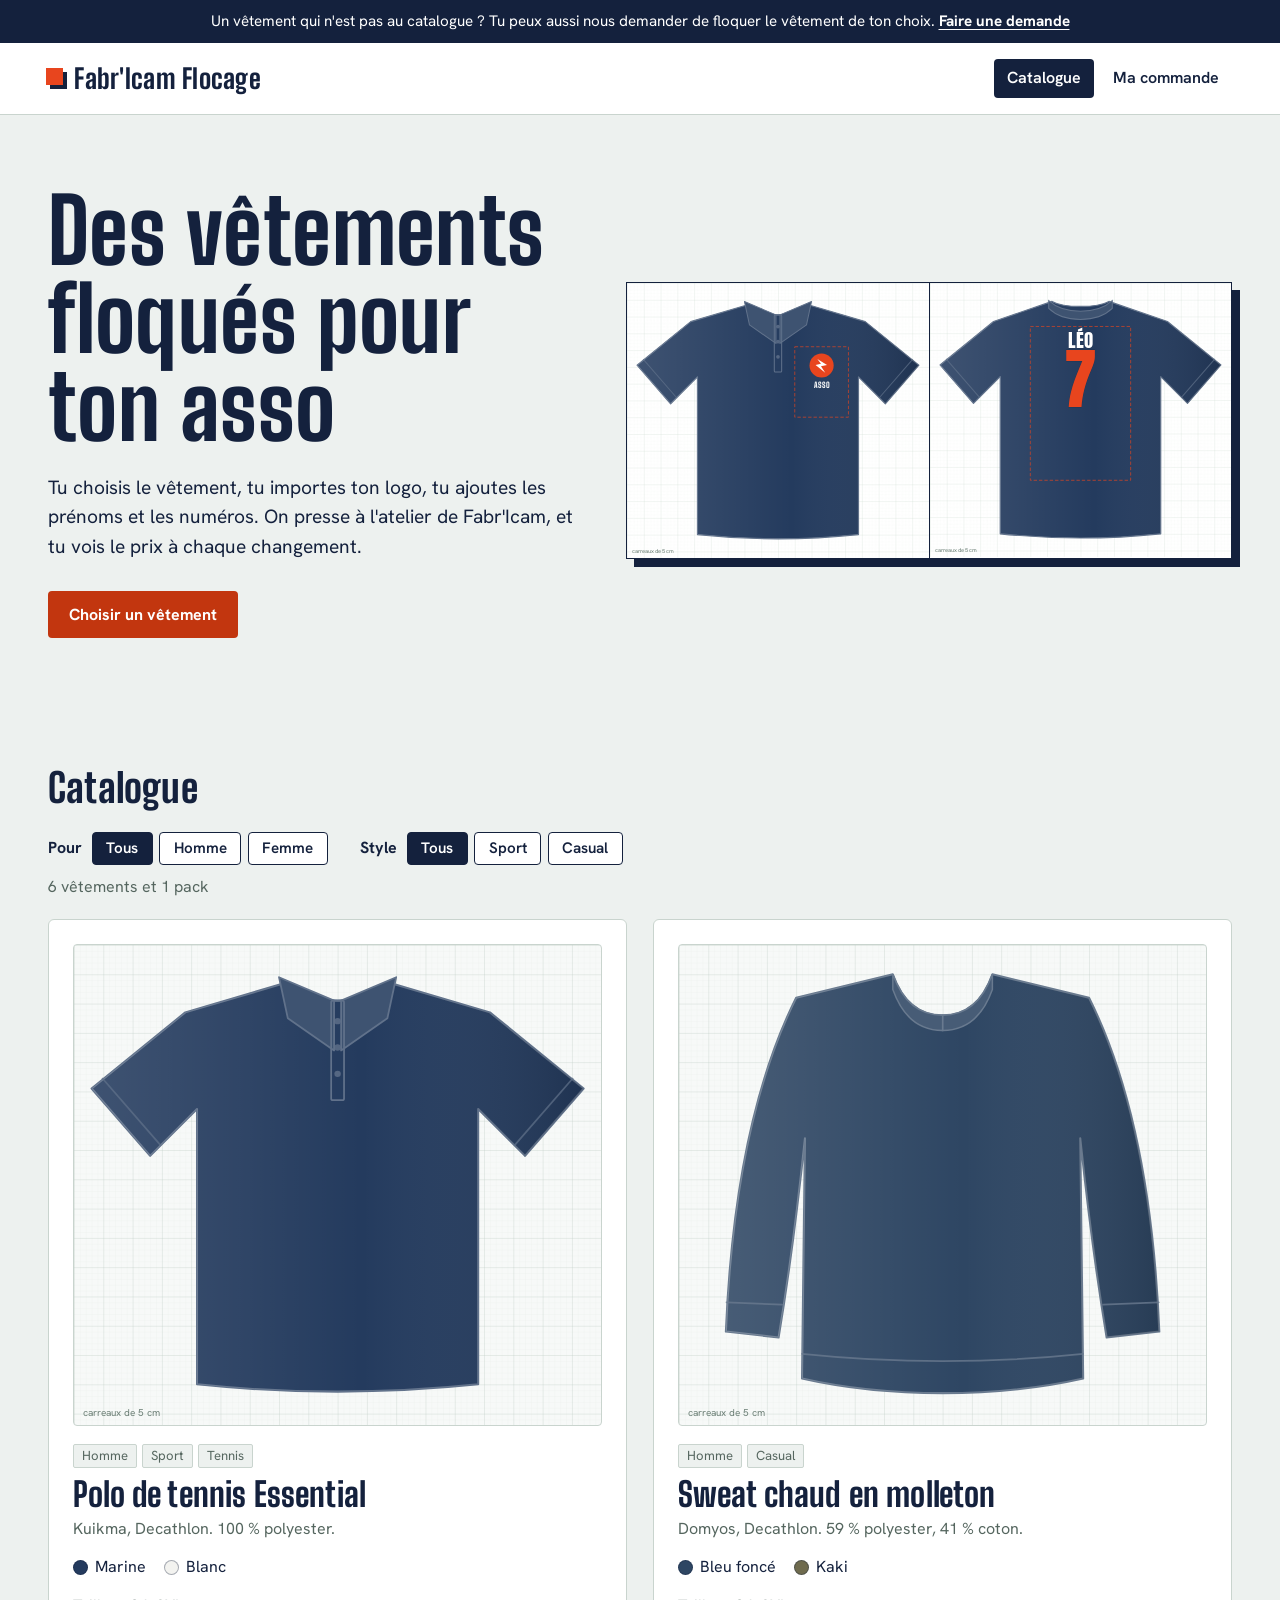
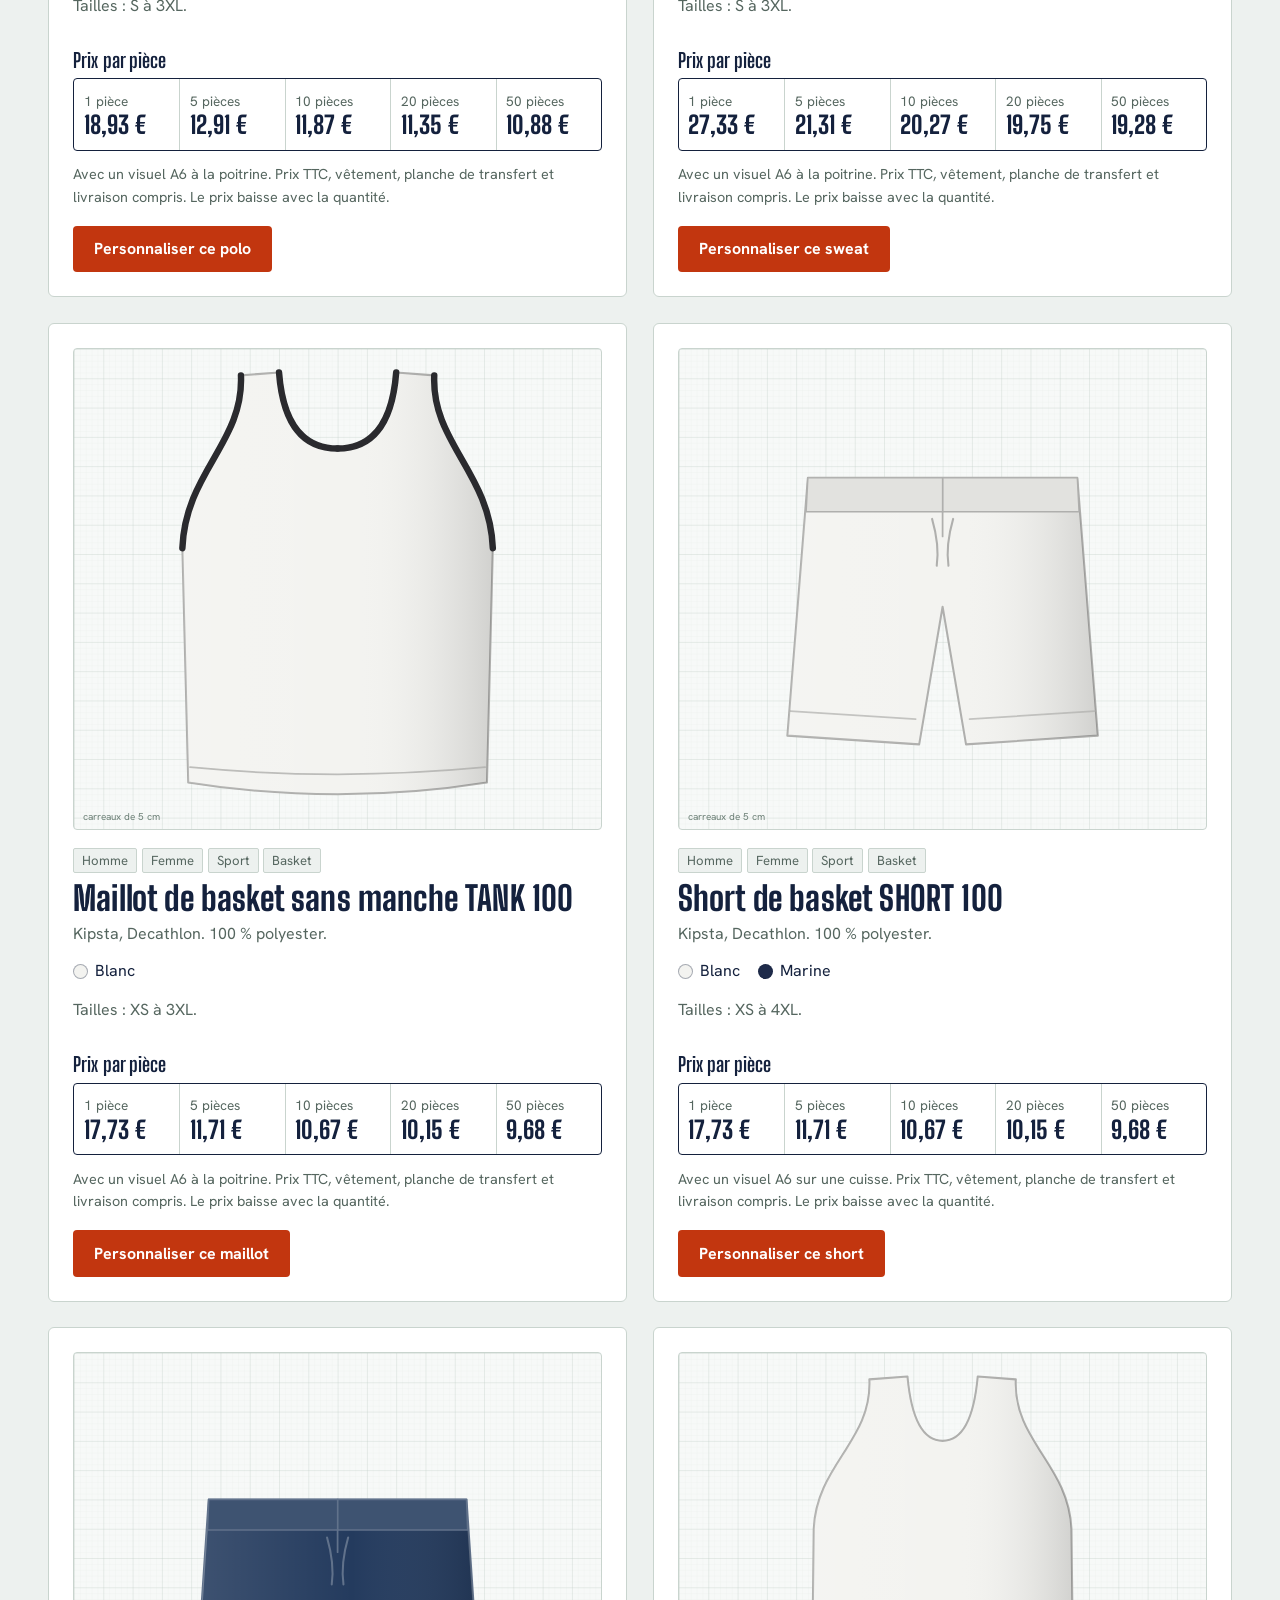
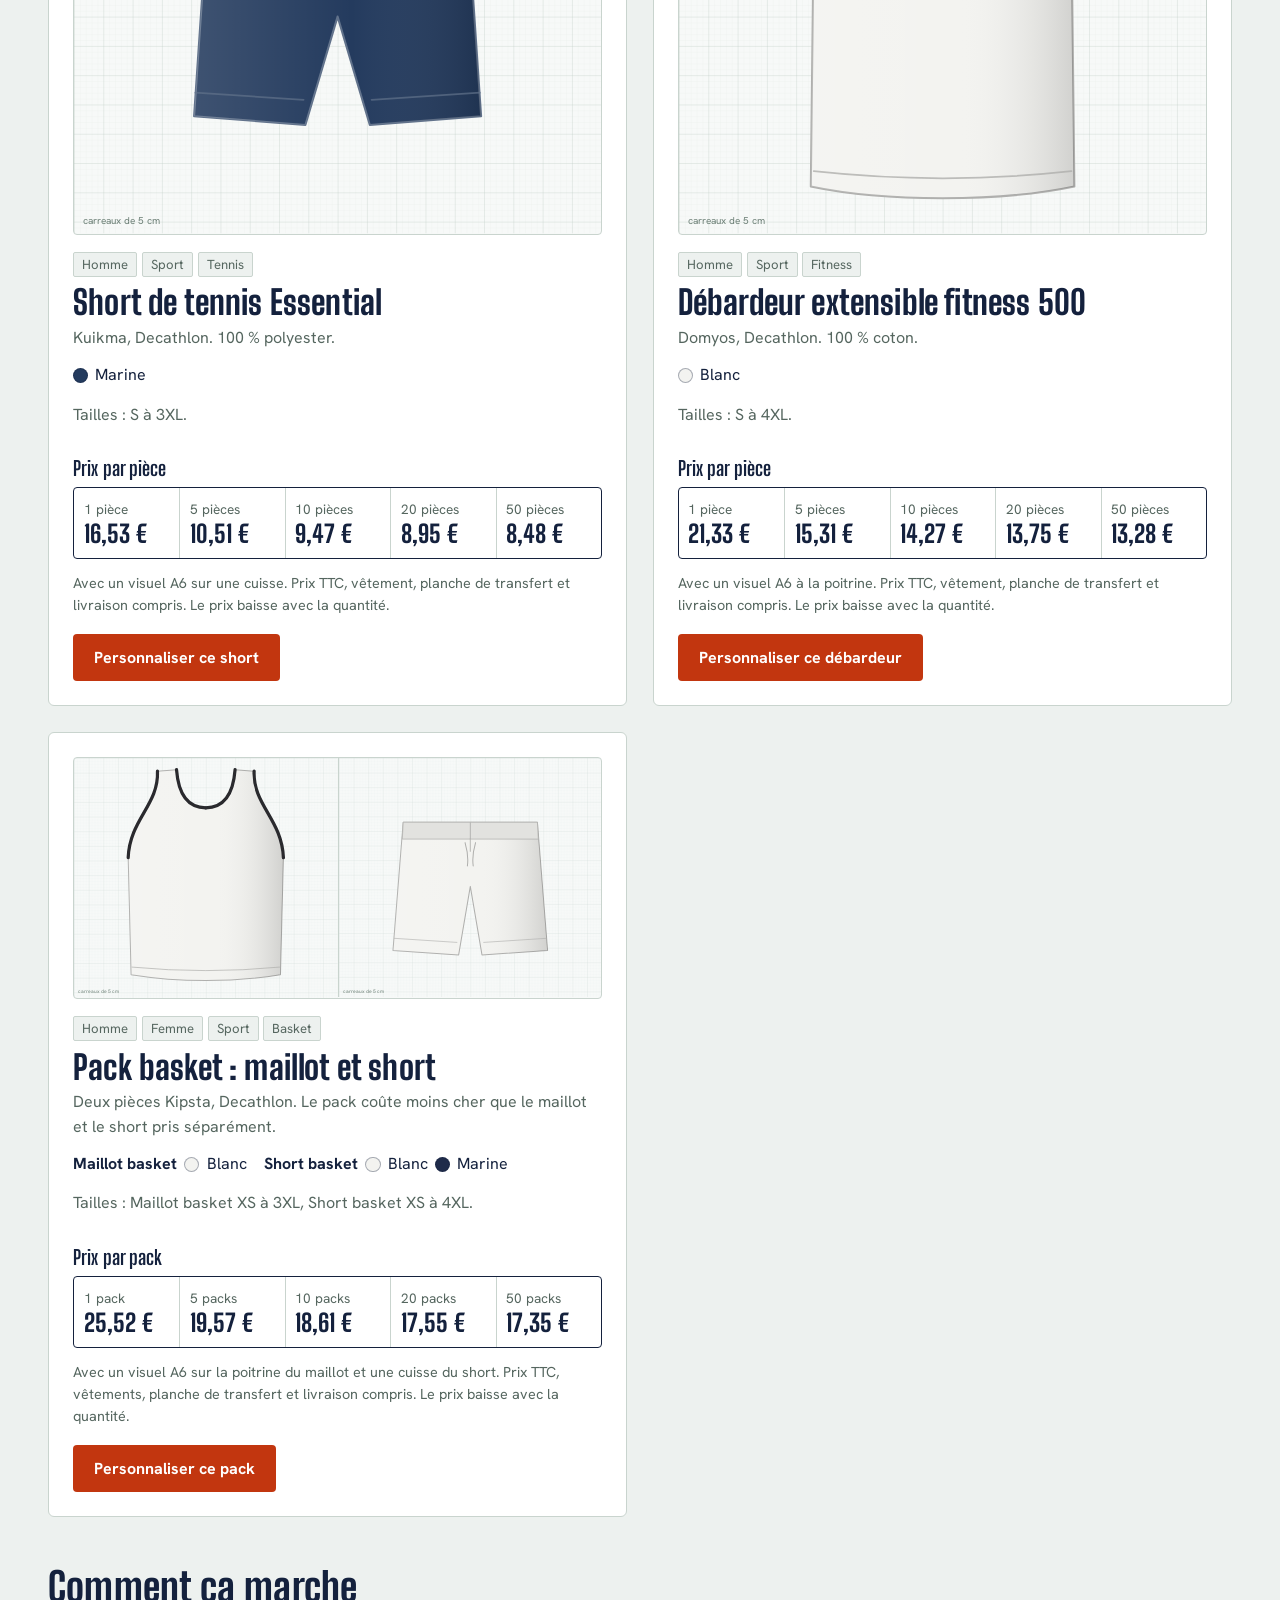
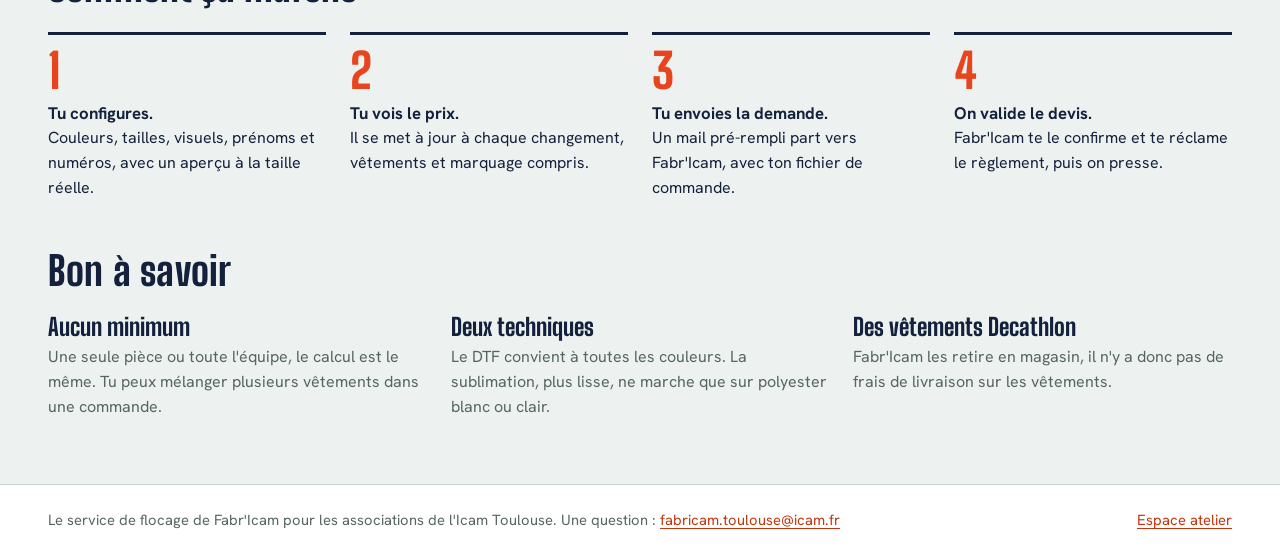
==== index.html @ cfc19359 "Version 2.1.0 : filtres du catalogue (genre, style) et bandeau de demande hors catalogue Co-Authored" ====
<!doctype html>
<html lang="fr">
<head>
  <meta charset="utf-8">
  <meta name="viewport" content="width=device-width, initial-scale=1">
  <title>Fabr'Icam Flocage</title>
  <meta name="robots" content="noindex, nofollow">
  <meta name="description" content="Service de flocage de polos pour les associations de l'Icam : configure, vois le prix, envoie ta demande.">
  <link rel="preconnect" href="https://fonts.googleapis.com">
  <link rel="preconnect" href="https://fonts.gstatic.com" crossorigin>
  <link rel="stylesheet" href="https://fonts.googleapis.com/css2?family=Big+Shoulders+Display:wght@400;700;800&family=Hanken+Grotesk:wght@400;500;600;700&family=Bebas+Neue&family=Anton&family=Oswald:wght@400;600&family=Teko:wght@500&family=Staatliches&family=Russo+One&family=Black+Ops+One&family=Archivo+Black&family=Alfa+Slab+One&family=Bungee&family=Righteous&family=Montserrat:wght@700&family=Permanent+Marker&family=Pacifico&family=Lobster&family=Press+Start+2P&display=swap">
  <link rel="stylesheet" href="css/style.css">
</head>
<body>
  <a class="skip" href="#app">Aller au contenu</a>

  <aside class="top-note" id="top-note" aria-label="Vêtement hors catalogue">
    <p>Un vêtement qui n'est pas au catalogue ? Tu peux aussi nous demander de floquer le vêtement de ton choix. <a id="top-note-mail" href="mailto:fabricam.toulouse@icam.fr">Faire une demande</a></p>
  </aside>

  <header class="site-header">
    <a class="brand" href="#/"><span class="mark" aria-hidden="true"></span><span id="brand-name">Fabr'Icam Flocage</span></a>
    <nav class="nav" aria-label="Navigation principale">
      <a href="#/">Catalogue</a>
      <a href="#/configurer" data-cfg>Ma commande</a>
    </nav>
  </header>

  <main id="app" tabindex="-1"></main>

  <footer class="site-footer">
    <p>Le service de flocage de Fabr'Icam pour les associations de l'Icam Toulouse. Une question : <a id="foot-mail" href="mailto:fabricam.toulouse@icam.fr">fabricam.toulouse@icam.fr</a></p>
    <p><a href="#/atelier">Espace atelier</a></p>
  </footer>

  <div id="toast" class="toast" role="status" aria-live="polite"></div>
  <noscript><p style="padding:2rem">Ce site a besoin de JavaScript pour fonctionner.</p></noscript>

  <script src="js/prix.js"></script>
  <script src="js/data.js"></script>
  <script src="js/engine.js"></script>
  <script src="js/preview.js"></script>
  <script src="js/app.js"></script>
  <script src="js/atelier.js"></script>
</body>
</html>
---- css/style.css ----
/* Fabr'Icam Flocage
   Palette : film DTF (fond), encre bleu nuit, rouge de la presse chaude, vert du tapis de coupe. */
:root {
  --film: #edf1ef;
  --paper: #ffffff;
  --ink: #14213d;
  --muted: #55665f;
  --line: #c9d4ce;
  --grid: #c4d0ca;
  --heat: #e8451e;
  --heat-strong: #c2360f;
  --mat: #1f6b57;
  --warn-bg: #fff3e0;
  --warn-ink: #6b4200;
  --warn-bar: #d98e04;
  --err-bg: #fdecea;
  --err-ink: #7f1d1d;
  --err-bar: #c62828;
  --display: "Big Shoulders Display", "Arial Narrow", Impact, sans-serif;
  --body: "Hanken Grotesk", system-ui, -apple-system, "Segoe UI", sans-serif;
  --r: 4px;
}

*, *::before, *::after { box-sizing: border-box; }
[hidden] { display: none !important; }
html { -webkit-text-size-adjust: 100%; }
body {
  margin: 0; background: var(--film); color: var(--ink);
  font: 400 1rem/1.55 var(--body);
  accent-color: var(--heat-strong);
}
img, svg { max-width: 100%; }
a { color: var(--heat-strong); text-underline-offset: .18em; }
a:hover { color: var(--ink); }
:focus-visible { outline: 3px solid var(--heat); outline-offset: 2px; border-radius: 2px; }
.sr { position: absolute; width: 1px; height: 1px; overflow: hidden; clip: rect(0 0 0 0); white-space: nowrap; }
.skip { position: absolute; left: .5rem; top: -4rem; background: var(--ink); color: #fff; padding: .6rem 1rem; z-index: 50; }
.skip:focus { top: .5rem; }
.muted { color: var(--muted); }

h1, h2, h3, h4 { font-family: var(--display); font-weight: 800; line-height: .98; margin: 0; letter-spacing: .005em; }
h1 { font-size: clamp(3rem, 7.2vw, 5.6rem); }
h2 { font-size: clamp(1.9rem, 3.2vw, 2.5rem); }
h3 { font-size: 2.1rem; }
h4 { font-size: 1.25rem; font-weight: 700; }
p { margin: 0 0 1rem; }

/* ---------- bandeau du haut ---------- */
.top-note { background: var(--ink); color: #fff; padding: .6rem clamp(1rem, 4vw, 3rem); text-align: center; font-size: .95rem; }
.top-note p { margin: 0; }
.top-note a { color: #fff; font-weight: 700; white-space: nowrap; }
.top-note a:hover { color: #ffd2c5; }

/* ---------- en-tête / pied ---------- */
.site-header { display: flex; align-items: center; justify-content: space-between; gap: 1rem; padding: 1rem clamp(1rem, 4vw, 3rem); border-bottom: 1px solid var(--line); background: var(--paper); }
.brand { display: inline-flex; align-items: center; gap: .6rem; text-decoration: none; color: var(--ink); font: 800 1.7rem/1 var(--display); letter-spacing: .01em; }
.brand .mark { width: 1.05rem; height: 1.05rem; background: var(--heat); display: inline-block; box-shadow: 4px 4px 0 var(--ink); transform: translate(-2px, -2px); }
.nav { display: flex; gap: .4rem; }
.nav a { text-decoration: none; color: var(--ink); padding: .45rem .8rem; border-radius: var(--r); font-weight: 600; }
.nav a:hover { background: var(--film); }
.nav a.on { background: var(--ink); color: #fff; }

main { display: block; padding: 0 clamp(1rem, 4vw, 3rem) 4rem; max-width: 1280px; margin: 0 auto; outline: none; }
.site-footer { border-top: 1px solid var(--line); background: var(--paper); padding: 1.5rem clamp(1rem, 4vw, 3rem); display: flex; flex-wrap: wrap; justify-content: space-between; gap: .5rem 2rem; color: var(--muted); font-size: .92rem; }
.site-footer p { margin: 0; }

/* ---------- boutons et champs ---------- */
.btn { display: inline-block; font: 700 1rem/1.2 var(--body); padding: .8rem 1.25rem; border-radius: var(--r); border: 1px solid transparent; cursor: pointer; text-decoration: none; text-align: center; }
.btn-primary { background: var(--heat-strong); color: #fff; }
.btn-primary:hover { background: var(--ink); color: #fff; }
.btn-quiet { background: var(--paper); color: var(--ink); border-color: var(--line); padding: .6rem .95rem; font-weight: 600; }
.btn-quiet:hover { border-color: var(--ink); color: var(--ink); }
.linkbtn { background: none; border: 0; padding: 0; font: inherit; color: var(--heat-strong); text-decoration: underline; cursor: pointer; text-underline-offset: .18em; }
.linkbtn:hover { color: var(--ink); }
.ico { width: 2rem; height: 2rem; border: 1px solid var(--line); background: var(--paper); border-radius: var(--r); font: 700 1.1rem/1 var(--body); cursor: pointer; color: var(--ink); }
.ico:hover { border-color: var(--ink); }
.filebtn { display: inline-block; position: relative; overflow: hidden; background: var(--paper); border: 1px solid var(--ink); border-radius: var(--r); padding: .55rem .9rem; font-weight: 600; cursor: pointer; }
.filebtn:hover { background: var(--ink); color: #fff; }
.filebtn input { position: absolute; inset: 0; opacity: 0; cursor: pointer; font-size: 0; }
.filebtn:focus-within { outline: 3px solid var(--heat); outline-offset: 2px; }

input[type="text"], input[type="email"], input[type="tel"], input[type="date"], input[type="number"], select, textarea {
  font: 400 1rem/1.3 var(--body); color: var(--ink); background: var(--paper);
  border: 1px solid var(--line); border-radius: var(--r); padding: .55rem .65rem; width: 100%; min-width: 0;
}
input[type="color"] { width: 3rem; height: 2.4rem; padding: 2px; border: 1px solid var(--line); border-radius: var(--r); background: var(--paper); cursor: pointer; }
textarea { resize: vertical; }
select { cursor: pointer; }
label { display: grid; gap: .3rem; font-size: .9rem; color: var(--muted); font-weight: 500; }
label.chk, label.radio { display: flex; align-items: flex-start; gap: .55rem; color: var(--ink); font-size: 1rem; font-weight: 500; cursor: pointer; }
label.chk input, label.radio input { margin-top: .28rem; width: 1.05rem; height: 1.05rem; flex: none; }
.hint { font-size: .9rem; color: var(--muted); margin: .5rem 0 0; }
.toolbar { display: flex; flex-wrap: wrap; gap: .6rem; align-items: center; margin-top: 1rem; }

/* ---------- vitrine ---------- */
.hero { display: grid; grid-template-columns: minmax(0, 1fr) minmax(0, 1.15fr); gap: clamp(1.5rem, 4vw, 4rem); align-items: center; padding: clamp(2rem, 6vw, 4.5rem) 0 clamp(2.5rem, 5vw, 4rem); }
.hero-text .lead { font-size: 1.2rem; max-width: 34rem; margin: 1.4rem 0 1.8rem; }
.hero-art { display: grid; grid-template-columns: 1fr 1fr; gap: 0; border: 1px solid var(--ink); background: var(--paper); box-shadow: 8px 8px 0 var(--ink); }
.hero-art .tile + .tile { border-left: 1px solid var(--ink); }
.hero-art svg { display: block; width: 100%; height: auto; }

.block { padding: clamp(2rem, 4vw, 3.5rem) 0 0; }
.block > h2 { margin-bottom: 1.5rem; }

.catalogue { display: grid; grid-template-columns: repeat(2, minmax(0, 1fr)); gap: clamp(1rem, 2vw, 1.6rem); }
.produit { display: flex; flex-direction: column; gap: 1.1rem; background: var(--paper); border: 1px solid var(--line); border-radius: 6px; padding: clamp(1rem, 2vw, 1.5rem); }
/* filtres du catalogue */
.filtres { display: flex; flex-wrap: wrap; gap: .6rem 2rem; margin: 0 0 .6rem; }
.f-group { display: flex; flex-wrap: wrap; align-items: center; gap: .4rem; }
.f-label { font-weight: 700; margin-right: .2rem; }
.chip { font: 600 .95rem/1 var(--body); padding: .5rem .85rem; border: 1px solid var(--ink); border-radius: var(--r); background: var(--paper); color: var(--ink); cursor: pointer; }
.chip:hover { background: var(--film); }
.chip[aria-pressed="true"] { background: var(--ink); color: #fff; }
.f-count { color: var(--muted); margin: 0 0 1.2rem; min-height: 1.55em; }
.tags { list-style: none; display: flex; flex-wrap: wrap; gap: .3rem; margin: 0 0 .6rem; padding: 0; }
.tags li { font-size: .82rem; line-height: 1; padding: .3rem .5rem; border: 1px solid var(--line); border-radius: 2px; color: var(--muted); background: var(--film); }
.p-photo { background: #f7f9f8; border: 1px solid var(--line); border-radius: var(--r); display: grid; place-items: center; min-height: 230px; overflow: hidden; }
.p-photo.duo { grid-template-columns: 1fr 1fr; align-items: center; }
.p-photo .cell { display: grid; place-items: center; min-width: 0; }
.p-photo.duo .cell + .cell { border-left: 1px solid var(--line); }
.p-media { min-width: 0; }
.p-thumbs { display: flex; flex-wrap: wrap; gap: .35rem; margin-top: .5rem; }
.p-thumbs button { width: 46px; height: 46px; padding: 0; border: 1px solid var(--line); border-radius: var(--r); background: #f7f9f8; cursor: pointer; overflow: hidden; }
.p-thumbs button[aria-pressed="true"] { border-color: var(--ink); box-shadow: inset 0 0 0 1px var(--ink); }
.p-thumbs img { width: 100%; height: 100%; object-fit: cover; display: block; }
.p-info { display: flex; flex-direction: column; flex: 1; }
.p-info .btn { margin-top: auto; align-self: flex-start; }
.p-info .note { margin-bottom: 1.1rem; }
.p-photo img { width: 100%; height: 100%; max-height: 300px; object-fit: contain; display: block; }
.p-photo svg { width: 100%; height: auto; display: block; }
.p-meta { color: var(--muted); margin: .4rem 0 .8rem; }
.swatches { list-style: none; display: flex; flex-wrap: wrap; gap: .3rem 1.1rem; margin: 0 0 .5rem; padding: 0; }
.swatches li { display: inline-flex; align-items: center; gap: .45rem; flex-wrap: wrap; }
.sw { width: .95rem; height: .95rem; border-radius: 50%; border: 1px solid rgba(20, 33, 61, .35); display: inline-block; flex: none; }
.p-info h4 { margin: 1.2rem 0 .5rem; }
.prices { display: grid; grid-template-columns: repeat(5, minmax(0, 1fr)); margin: 0; border: 1px solid var(--ink); border-radius: var(--r); overflow: hidden; }
.pc { padding: .7rem .6rem .75rem; border-left: 1px solid var(--line); }
.pc:first-child { border-left: 0; }
.pc dt { font-size: .85rem; color: var(--muted); }
.pc dd { margin: .1rem 0 0; font: 800 clamp(1.3rem, 1.9vw, 1.7rem)/1 var(--display); font-variant-numeric: tabular-nums; white-space: nowrap; }
.note { font-size: .9rem; color: var(--muted); margin: .8rem 0 1.2rem; max-width: 36rem; }

.seq { list-style: none; counter-reset: s; display: grid; grid-template-columns: repeat(4, 1fr); gap: 1.5rem; padding: 0; margin: 0; }
.seq li { counter-increment: s; border-top: 3px solid var(--ink); padding-top: .8rem; }
.seq li::before { content: counter(s); display: block; font: 800 3rem/1 var(--display); color: var(--heat); margin-bottom: .3rem; }
.seq b { display: block; font-size: 1.05rem; }
.facts dl { display: grid; grid-template-columns: repeat(3, 1fr); gap: 1.5rem; margin: 0; }
.facts dt { font: 800 1.5rem/1 var(--display); margin-bottom: .4rem; }
.facts dd { margin: 0; color: var(--muted); }

/* ---------- configurateur ---------- */
.cfg-head { padding: 1.6rem 0 1.2rem; display: flex; flex-wrap: wrap; align-items: baseline; gap: .6rem 1.5rem; }
.cfg-head h1 { font-size: clamp(2.2rem, 4.5vw, 3.2rem); }
.back { font-weight: 600; }
.cfg-grid { display: grid; grid-template-columns: minmax(0, 1fr) minmax(340px, 440px); gap: clamp(1.5rem, 3vw, 3rem); align-items: start; }
.step { border-top: 3px solid var(--ink); padding: 1rem 0 2.2rem; }
.step h2 { display: flex; align-items: center; gap: .7rem; margin-bottom: 1.2rem; }
.step .n { display: inline-grid; place-items: center; width: 2.4rem; height: 2.4rem; background: var(--heat-strong); color: #fff; font: 800 1.5rem/1 var(--display); border-radius: 50%; }

.tablewrap { overflow-x: auto; border: 1px solid var(--line); border-radius: var(--r); background: var(--paper); }
.pieces { width: 100%; border-collapse: collapse; font-size: .95rem; }
.pieces th { text-align: left; font-weight: 600; font-size: .85rem; color: var(--muted); padding: .5rem .5rem; border-bottom: 1px solid var(--line); white-space: nowrap; }
.pieces td { padding: .35rem .5rem; border-bottom: 1px solid #e6ece9; vertical-align: middle; }
.pieces tr:last-child td { border-bottom: 0; }
.pieces .idx { width: 2rem; text-align: center; color: var(--muted); font-variant-numeric: tabular-nums; }
.pieces .col-prenom, .pieces .col-numero { display: none; }
.pieces.has-prenom .col-prenom, .pieces.has-numero .col-numero { display: table-cell; }
.pieces .col-couleur { white-space: nowrap; }
.pieces .col-couleur .sw { margin-right: .45rem; vertical-align: middle; }
.pieces .col-couleur select { width: calc(100% - 1.6rem); }
.pieces .col-numero input { width: 4.5rem; }
.pieces .act { white-space: nowrap; text-align: right; }
.pieces .act .ico + .ico { margin-left: .3rem; }
.addn { display: inline-flex; align-items: center; gap: .4rem; }
.addn input { width: 4.2rem; }
.pastebox { margin-top: 1rem; display: grid; gap: .6rem; max-width: 36rem; }

.emp { border: 1px solid var(--line); border-radius: 6px; background: var(--paper); margin: 0 0 .8rem; padding: .8rem 1rem; min-inline-size: 0; }
.emp.on { border-color: var(--ink); border-left: 5px solid var(--heat); }
.emp-head { display: flex; align-items: center; gap: .7rem; cursor: pointer; }
.emp-head input { width: 1.2rem; height: 1.2rem; }
.emp-name { font: 800 1.45rem/1 var(--display); color: var(--ink); }
.emp-body { display: grid; gap: 1.1rem; margin-top: 1rem; padding-top: 1rem; border-top: 1px solid var(--line); }
.grp { display: grid; gap: .7rem; }
.up { display: flex; flex-wrap: wrap; align-items: center; gap: .6rem .9rem; }
.fname { font-size: .9rem; word-break: break-all; }
.row2 { display: grid; grid-template-columns: 1fr 1fr; gap: .8rem; align-items: end; }
.txt { display: grid; gap: .6rem; }
.txt-opts { display: grid; grid-template-columns: minmax(0, 1.4fr) minmax(0, 1fr) auto; gap: .7rem; align-items: end; padding: .2rem 0 .3rem 1.6rem; }
.unit { display: flex; align-items: center; gap: .4rem; color: var(--ink); }
.unit input { width: 5rem; }

.radio { padding: .6rem .8rem; border: 1px solid var(--line); border-radius: var(--r); background: var(--paper); margin-bottom: .6rem; }
.radio:has(input:checked) { border-color: var(--ink); }
.radio.off { opacity: .55; cursor: not-allowed; }
.radio b { display: block; }
.radio span { font-size: .95rem; color: var(--muted); }
.radio b { color: var(--ink); }

.form2 { display: grid; grid-template-columns: 1fr 1fr; gap: .9rem; margin-bottom: .9rem; }
.send { list-style: none; margin: 1.3rem 0 .8rem; padding: 0; display: grid; gap: .9rem; }
.send li { display: flex; flex-wrap: wrap; align-items: center; gap: .5rem .9rem; }
.send .hint { margin: 0; }
.issues { margin-top: .8rem; }

.warn, .err { list-style: none; margin: .8rem 0 0; padding: .7rem .9rem; border-radius: var(--r); font-size: .92rem; border-left: 4px solid var(--warn-bar); background: var(--warn-bg); color: var(--warn-ink); }
.err { border-left-color: var(--err-bar); background: var(--err-bg); color: var(--err-ink); }
.warn li + li, .err li + li { margin-top: .35rem; }

/* ---------- panneau de droite ---------- */
.cfg-side { position: sticky; top: 1rem; display: grid; gap: 1rem; }
.pv-card { background: var(--paper); border: 1px solid var(--ink); border-radius: var(--r); overflow: hidden; }
.pv-bar { display: flex; flex-wrap: wrap; justify-content: space-between; align-items: center; gap: .6rem; padding: .6rem .8rem; border-bottom: 1px solid var(--line); }
.seg { display: inline-flex; border: 1px solid var(--ink); border-radius: var(--r); overflow: hidden; }
.seg button { font: 600 .95rem/1 var(--body); padding: .5rem .9rem; border: 0; background: var(--paper); color: var(--ink); cursor: pointer; }
.seg button + button { border-left: 1px solid var(--ink); }
.seg button[aria-pressed="true"] { background: var(--ink); color: #fff; }
.pv-piece { display: flex; align-items: center; gap: .5rem; font-size: .9rem; }
.pv-piece select { width: auto; max-width: 14rem; padding: .4rem .5rem; }
#pv svg { display: block; width: 100%; height: auto; }

.total { background: var(--ink); color: #fff; border-radius: var(--r); padding: 1.1rem 1.3rem 1.2rem; }
.t-main { display: flex; align-items: baseline; flex-wrap: wrap; gap: .3rem .9rem; }
.t-big { font: 800 clamp(3.2rem, 6vw, 4.6rem)/.9 var(--display); font-variant-numeric: tabular-nums; }
.t-unit { color: #cdd6e4; }
.t-sub { margin: .7rem 0 .3rem; font-size: 1.1rem; }
.t-note { margin: 0; font-size: .85rem; color: #aab6cc; }
.total .empty { margin: 0; color: #cdd6e4; }
.total .warn { background: #fff3e0; margin-top: .9rem; }

.toast { position: fixed; left: 50%; bottom: 1.2rem; transform: translateX(-50%); background: var(--ink); color: #fff; padding: .75rem 1.1rem; border-radius: var(--r); max-width: min(92vw, 34rem); font-size: .95rem; opacity: 0; pointer-events: none; transition: opacity .2s; z-index: 40; }
.toast.on { opacity: 1; }

/* ---------- atelier ---------- */
.atelier { padding-bottom: 2rem; }
.lead-s { max-width: 40rem; color: var(--muted); }
.loader { display: flex; flex-wrap: wrap; gap: .7rem; margin: 1rem 0 1.5rem; }
.a-block { background: var(--paper); border: 1px solid var(--line); border-radius: 6px; padding: 1.2rem 1.4rem 1.4rem; margin-bottom: 1.2rem; }
.a-block h2 { font-size: 1.7rem; margin-bottom: .9rem; }
.a-head h2 { font-size: 2.2rem; }
.a-head blockquote { margin: .6rem 0 0; padding-left: .9rem; border-left: 3px solid var(--heat); color: var(--muted); }
.tbl { width: 100%; border-collapse: collapse; font-size: .95rem; }
.tbl th { text-align: left; font-size: .85rem; color: var(--muted); font-weight: 600; padding: .45rem .7rem; border-bottom: 1px solid var(--ink); white-space: nowrap; }
.tbl td { padding: .45rem .7rem; border-bottom: 1px solid #e6ece9; vertical-align: top; }
.tbl .num { text-align: right; font-variant-numeric: tabular-nums; }
.tag { font-size: .8rem; background: var(--mat); color: #fff; padding: .05rem .4rem; border-radius: 3px; margin-left: .3rem; }
.warn-line { color: var(--warn-ink); background: var(--warn-bg); padding: .6rem .8rem; border-left: 4px solid var(--warn-bar); border-radius: var(--r); margin: .9rem 0 0; font-size: .92rem; }
.ok-line { color: var(--mat); margin: .9rem 0 0; font-size: .92rem; font-weight: 600; }
.sheetfig { margin: 0 0 1.4rem; }
.sheetfig figcaption { font-weight: 600; margin-bottom: .5rem; }
.sheetscroll { overflow: auto; max-height: 560px; border: 1px solid var(--line); border-radius: var(--r); background: repeating-linear-gradient(45deg, #f4f7f6, #f4f7f6 6px, #eef2f0 6px, #eef2f0 12px); padding: .6rem; }
.sheet { display: block; max-width: none; background: #fff; }
.key { font-size: .85rem; }
.notes { margin: 0; padding-left: 1.2rem; }
.notes li + li { margin-top: .4rem; }
.imgs { display: grid; grid-template-columns: repeat(auto-fill, minmax(180px, 1fr)); gap: 1rem; }
.imgs figure { margin: 0; border: 1px solid var(--line); border-radius: var(--r); padding: .6rem; font-size: .88rem; }
.imgs img { width: 100%; height: 150px; object-fit: contain; background: repeating-conic-gradient(#e8eeea 0% 25%, #fff 0% 50%) 50% / 16px 16px; display: block; margin-bottom: .4rem; }
.empty { color: var(--muted); }

/* ---------- petits écrans ---------- */
@media (max-width: 960px) {
  .hero { grid-template-columns: 1fr; }
  .catalogue { grid-template-columns: 1fr; }
  .cfg-grid { grid-template-columns: 1fr; }
  .cfg-side { position: static; order: -1; }
  .seq { grid-template-columns: 1fr 1fr; }
  .facts dl { grid-template-columns: 1fr; }
}
@media (max-width: 560px) {
  .prices { grid-template-columns: repeat(2, 1fr); }
  .pc:nth-child(odd) { border-left: 0; }
  .pc:nth-child(n+3) { border-top: 1px solid var(--line); }
  .form2, .row2 { grid-template-columns: 1fr; }
  .txt-opts { grid-template-columns: 1fr 1fr; padding-left: 0; }
  .seq { grid-template-columns: 1fr; }
  .site-header { flex-wrap: wrap; }
}
@media (prefers-reduced-motion: reduce) {
  * { scroll-behavior: auto !important; transition: none !important; }
}
@media print {
  .top-note, .filtres, .f-count, .site-header, .site-footer, .loader, .cfg-head, .toast, .skip { display: none !important; }
  body { background: #fff; }
  .a-block { break-inside: avoid; border-color: #999; }
  .sheetscroll { max-height: none; overflow: visible; }
}

/* ---------- pack, total par produit, divers ---------- */
.pk { display: inline-block; font-size: .72rem; font-weight: 700; line-height: 1; padding: .22rem .4rem; border-radius: 3px; background: var(--mat); color: #fff; margin-right: .35rem; vertical-align: .1em; }
.pieces tr.inpack td { background: #f1f7f4; }
.pieces tr.inpack .idx { box-shadow: inset 3px 0 0 var(--mat); }
.pieces .col-modele { white-space: nowrap; }
.toolbar select { max-width: 15rem; }
.emp-for { margin: .1rem 0 .4rem; }
.t-lines { list-style: none; margin: .8rem 0 .5rem; padding: 0; }
.t-lines li { display: flex; justify-content: space-between; gap: 1rem; padding: .3rem 0; border-top: 1px solid rgba(255, 255, 255, .18); font-size: 1.02rem; font-variant-numeric: tabular-nums; }
.t-lines li:first-child { border-top: 0; }
.t-lines .rem { color: #9fe3cc; }
.seg button:disabled { opacity: .4; cursor: not-allowed; }
.pv-card svg { display: block; }

/* ---------- tableau des pièces : colonnes lisibles, défilement horizontal si l'écran est étroit ---------- */
.cfg-main, .cfg-side { min-width: 0; }
.pieces select { min-width: 4.2rem; }
.pieces .col-modele select { min-width: 7rem; }
.pieces .col-couleur select { min-width: 5.8rem; }
.pieces .col-prenom input { width: 100%; min-width: 6.5rem; }
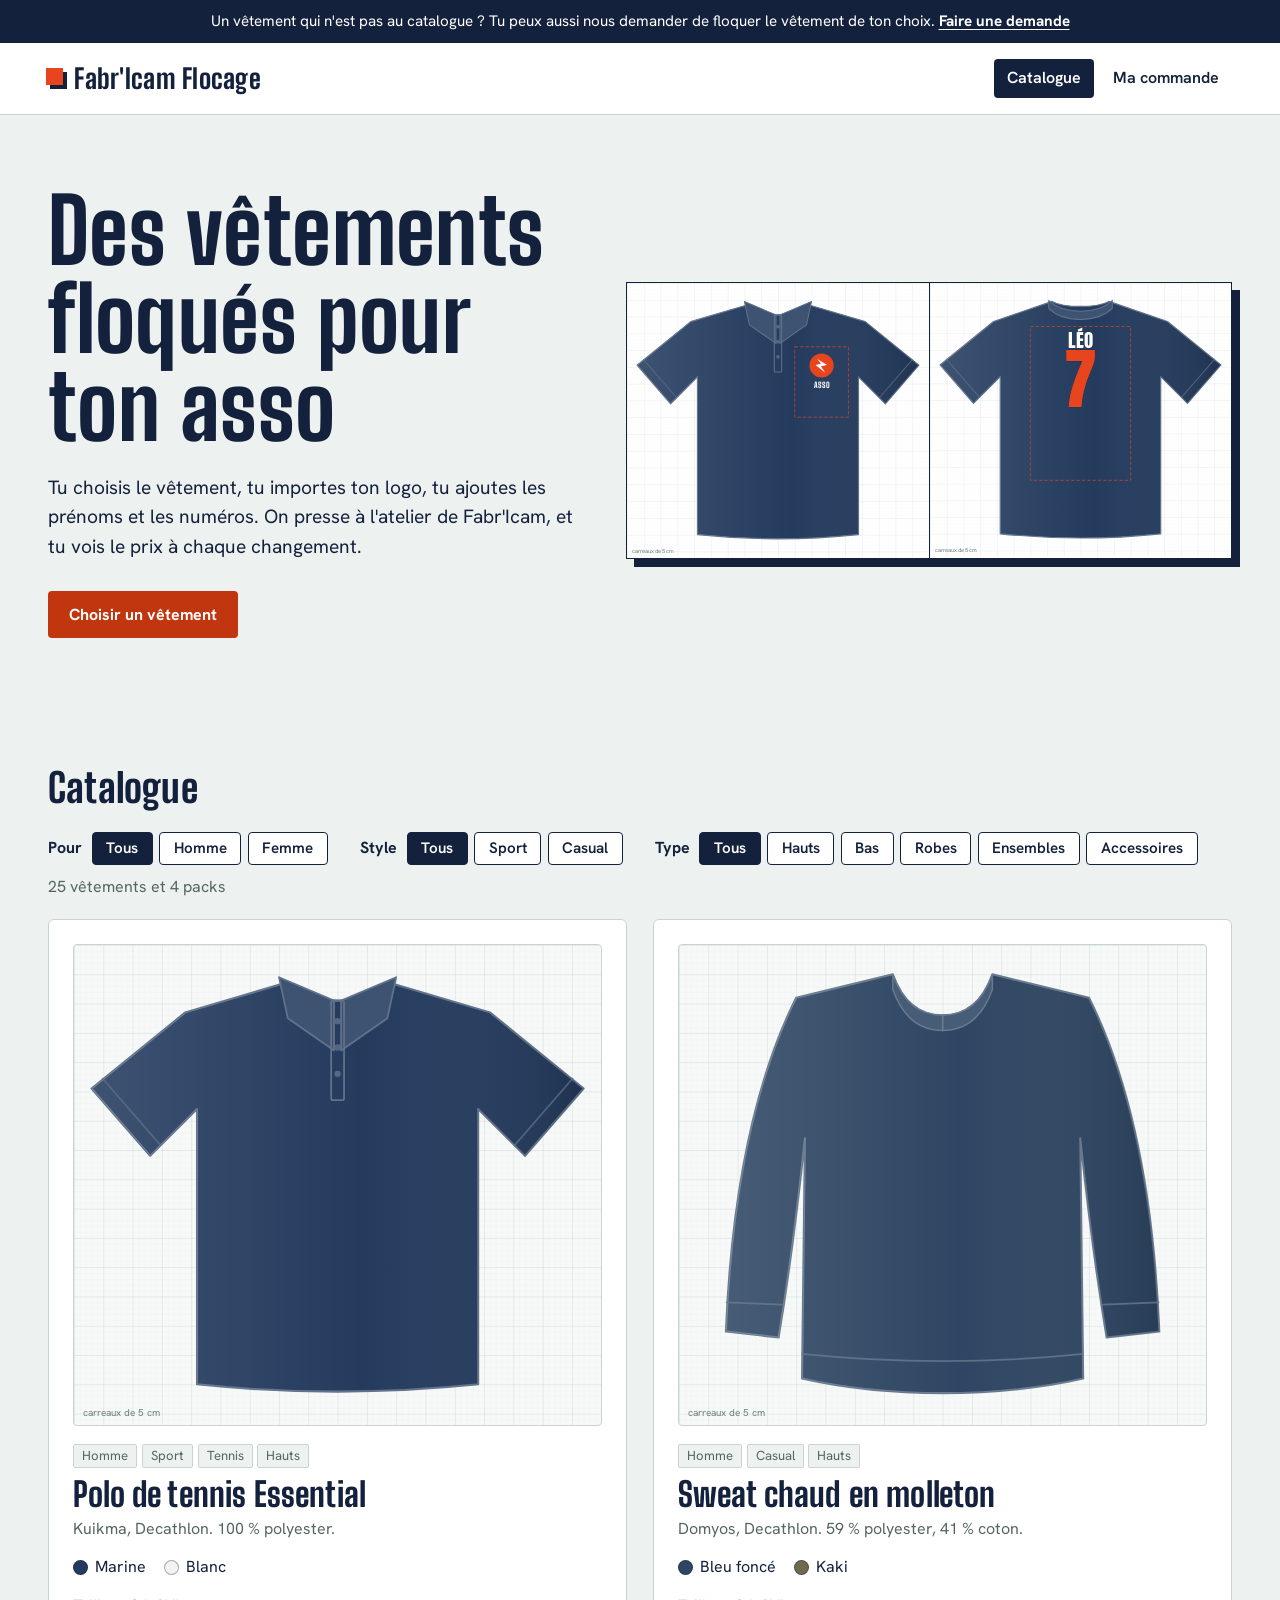
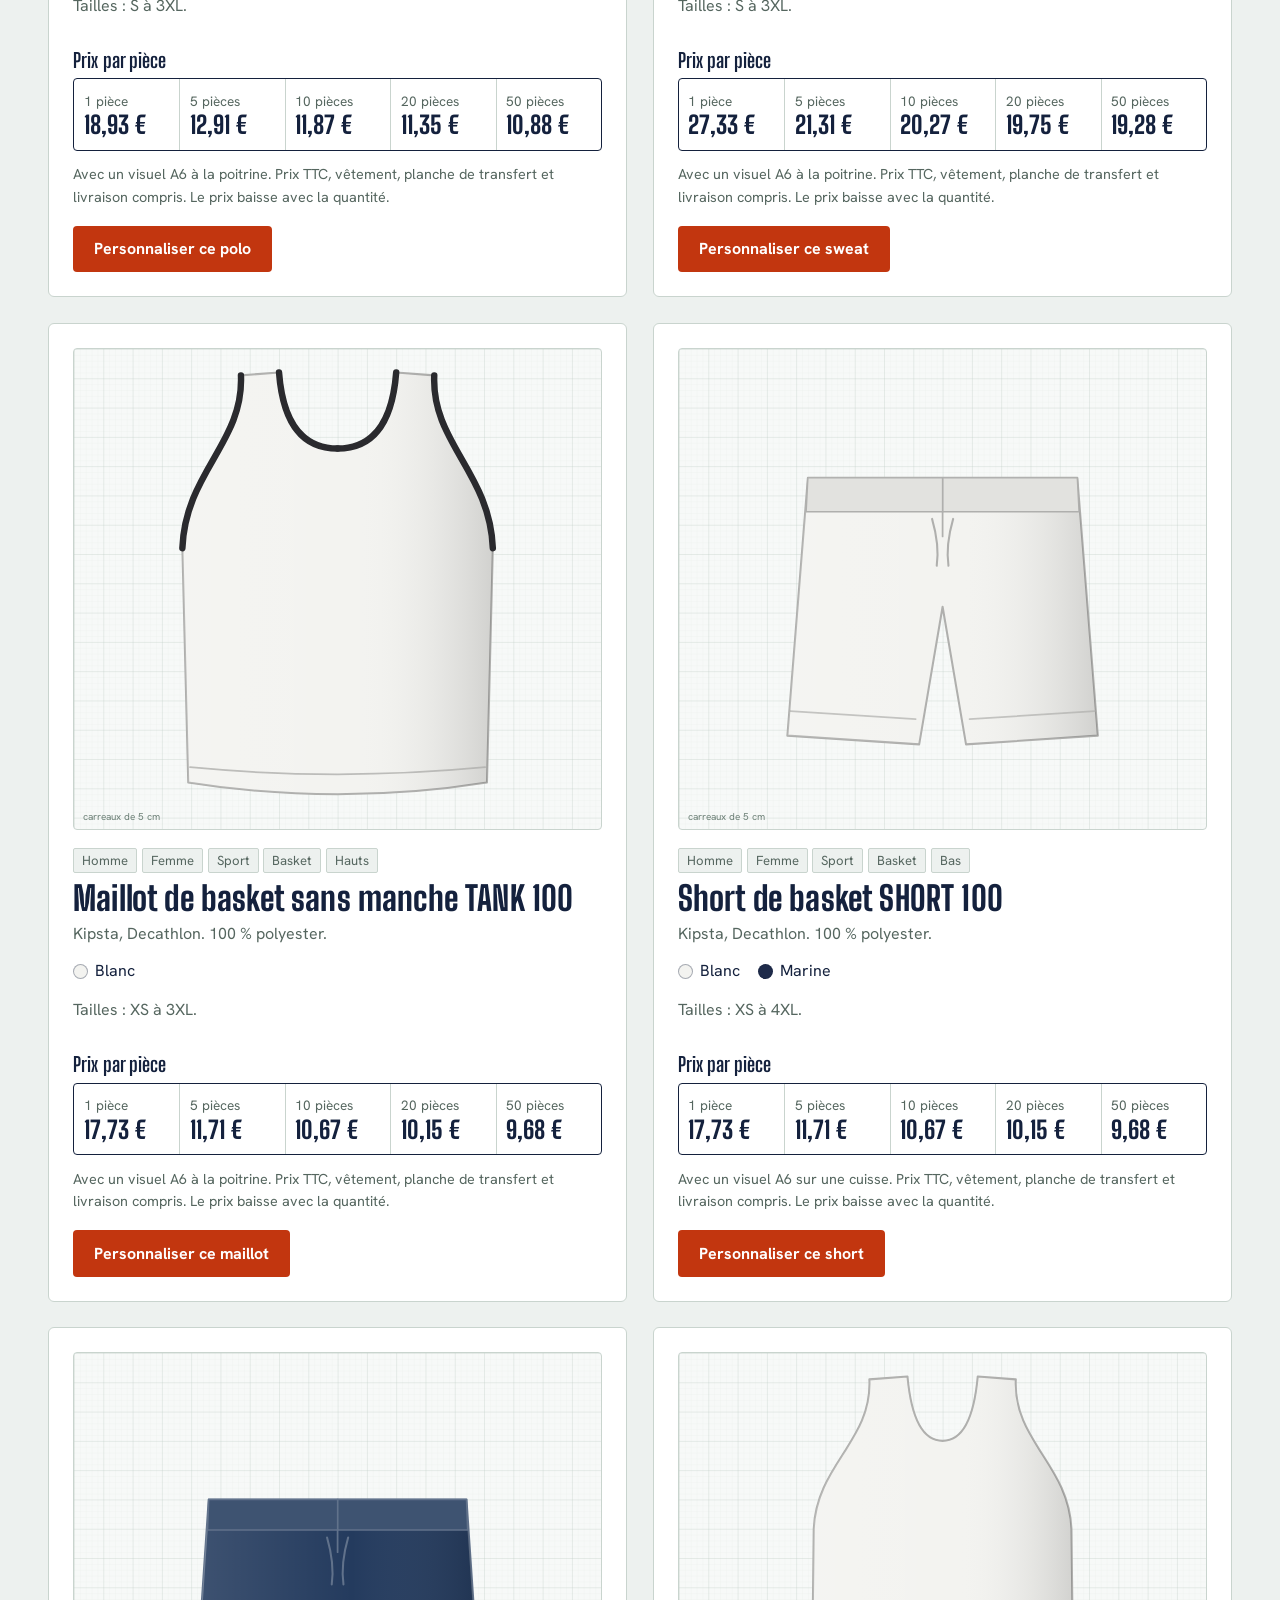
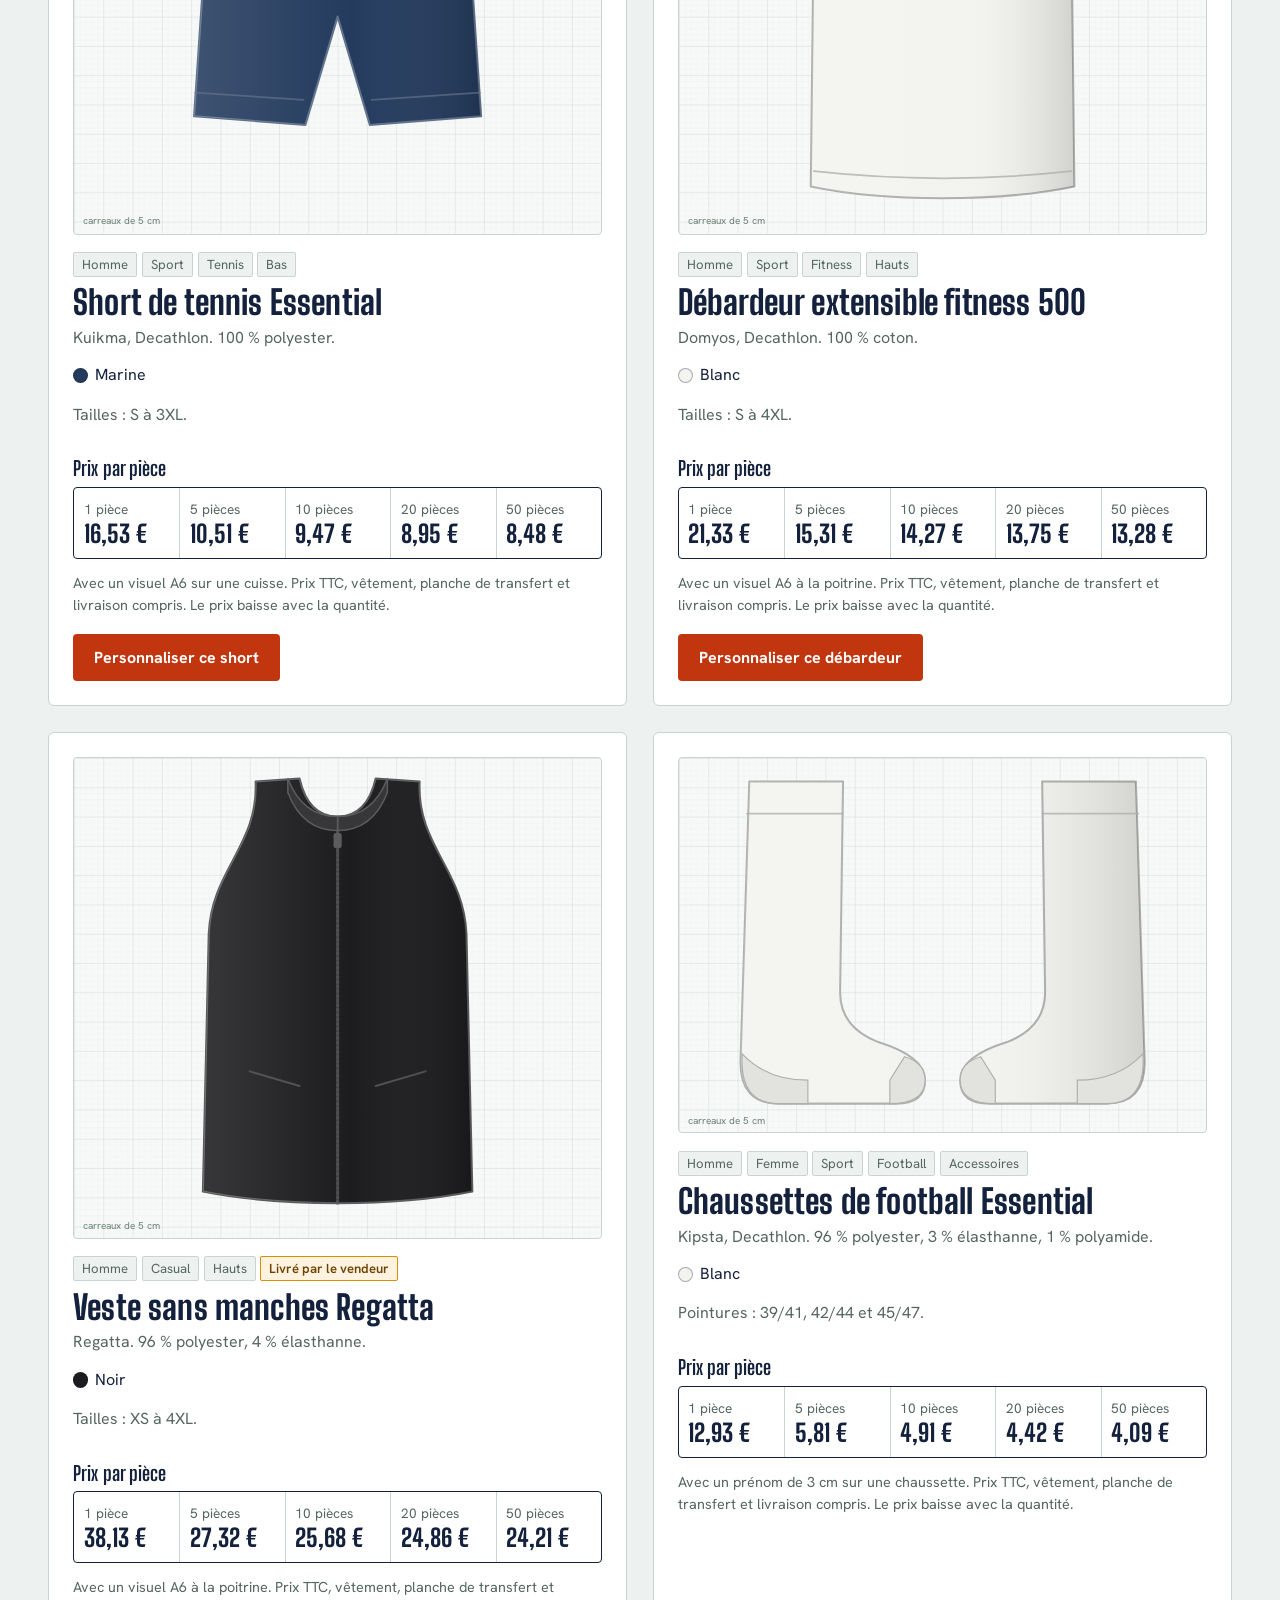
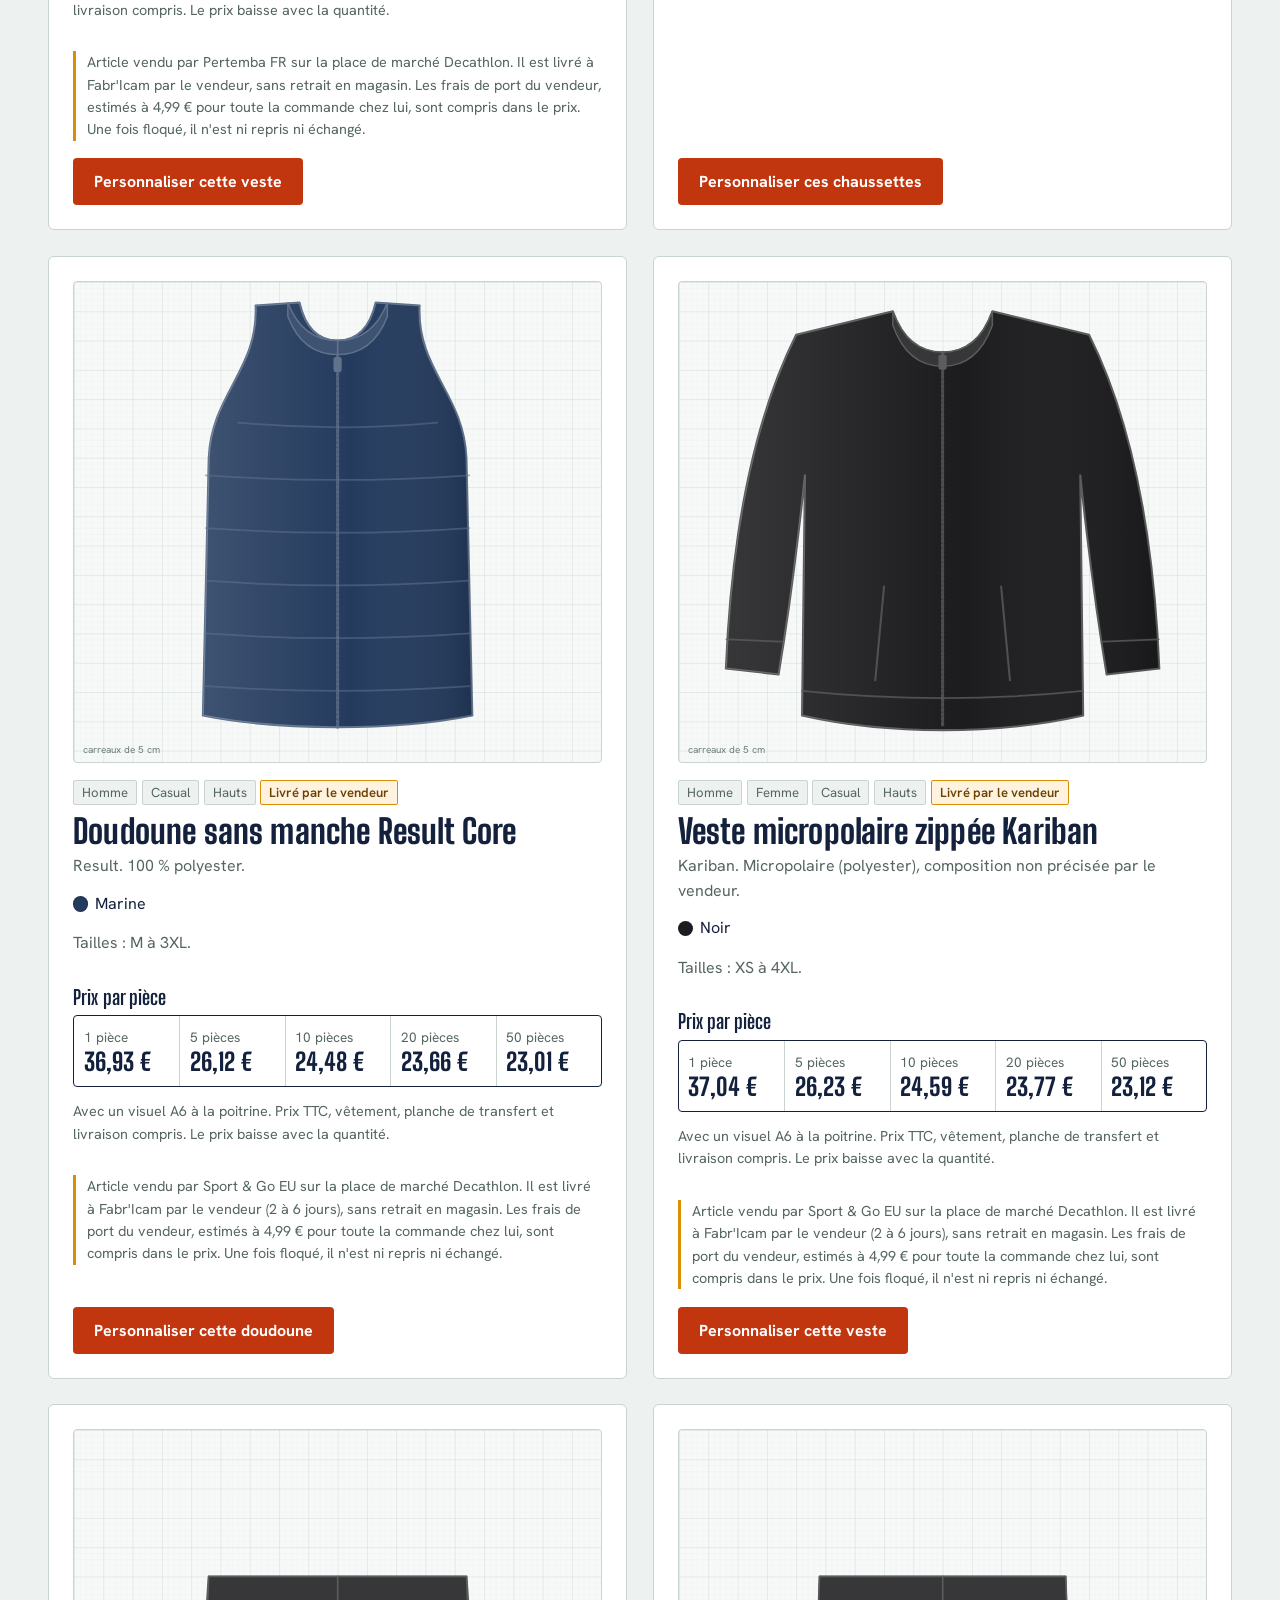
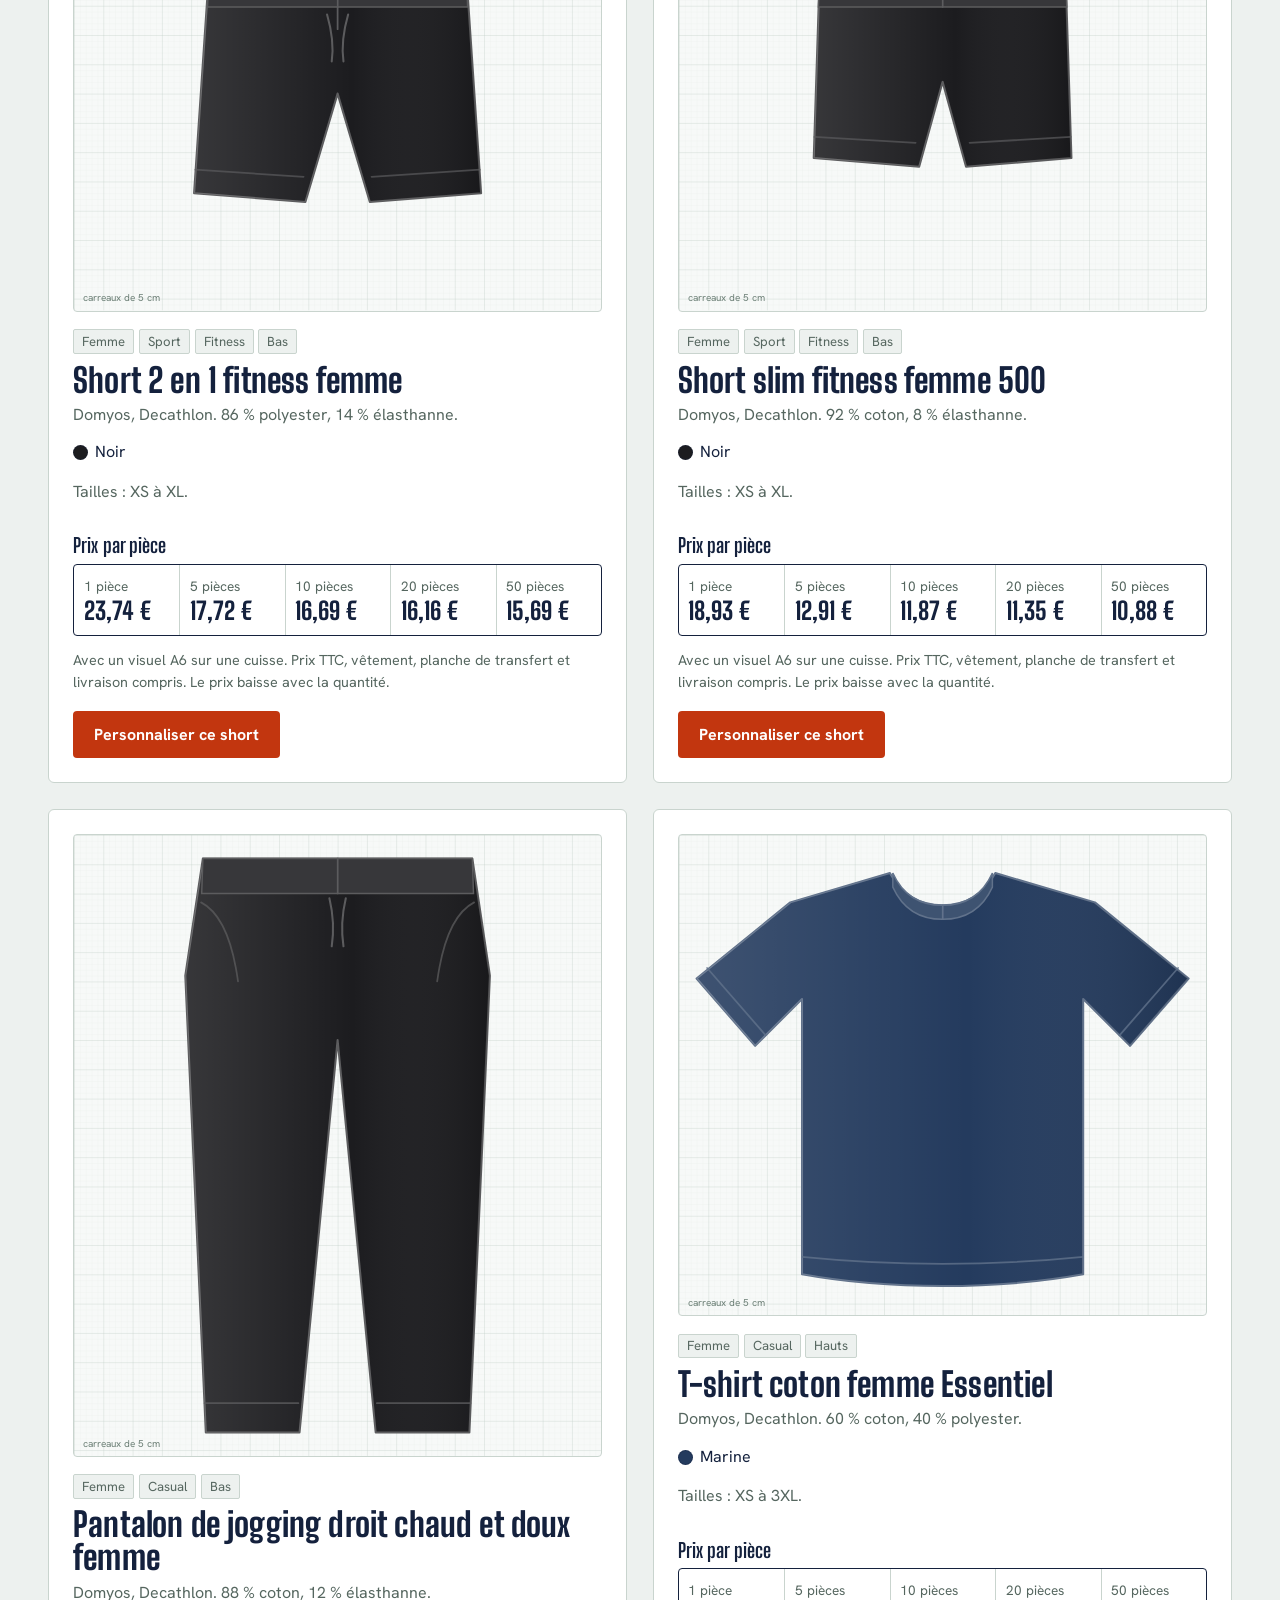
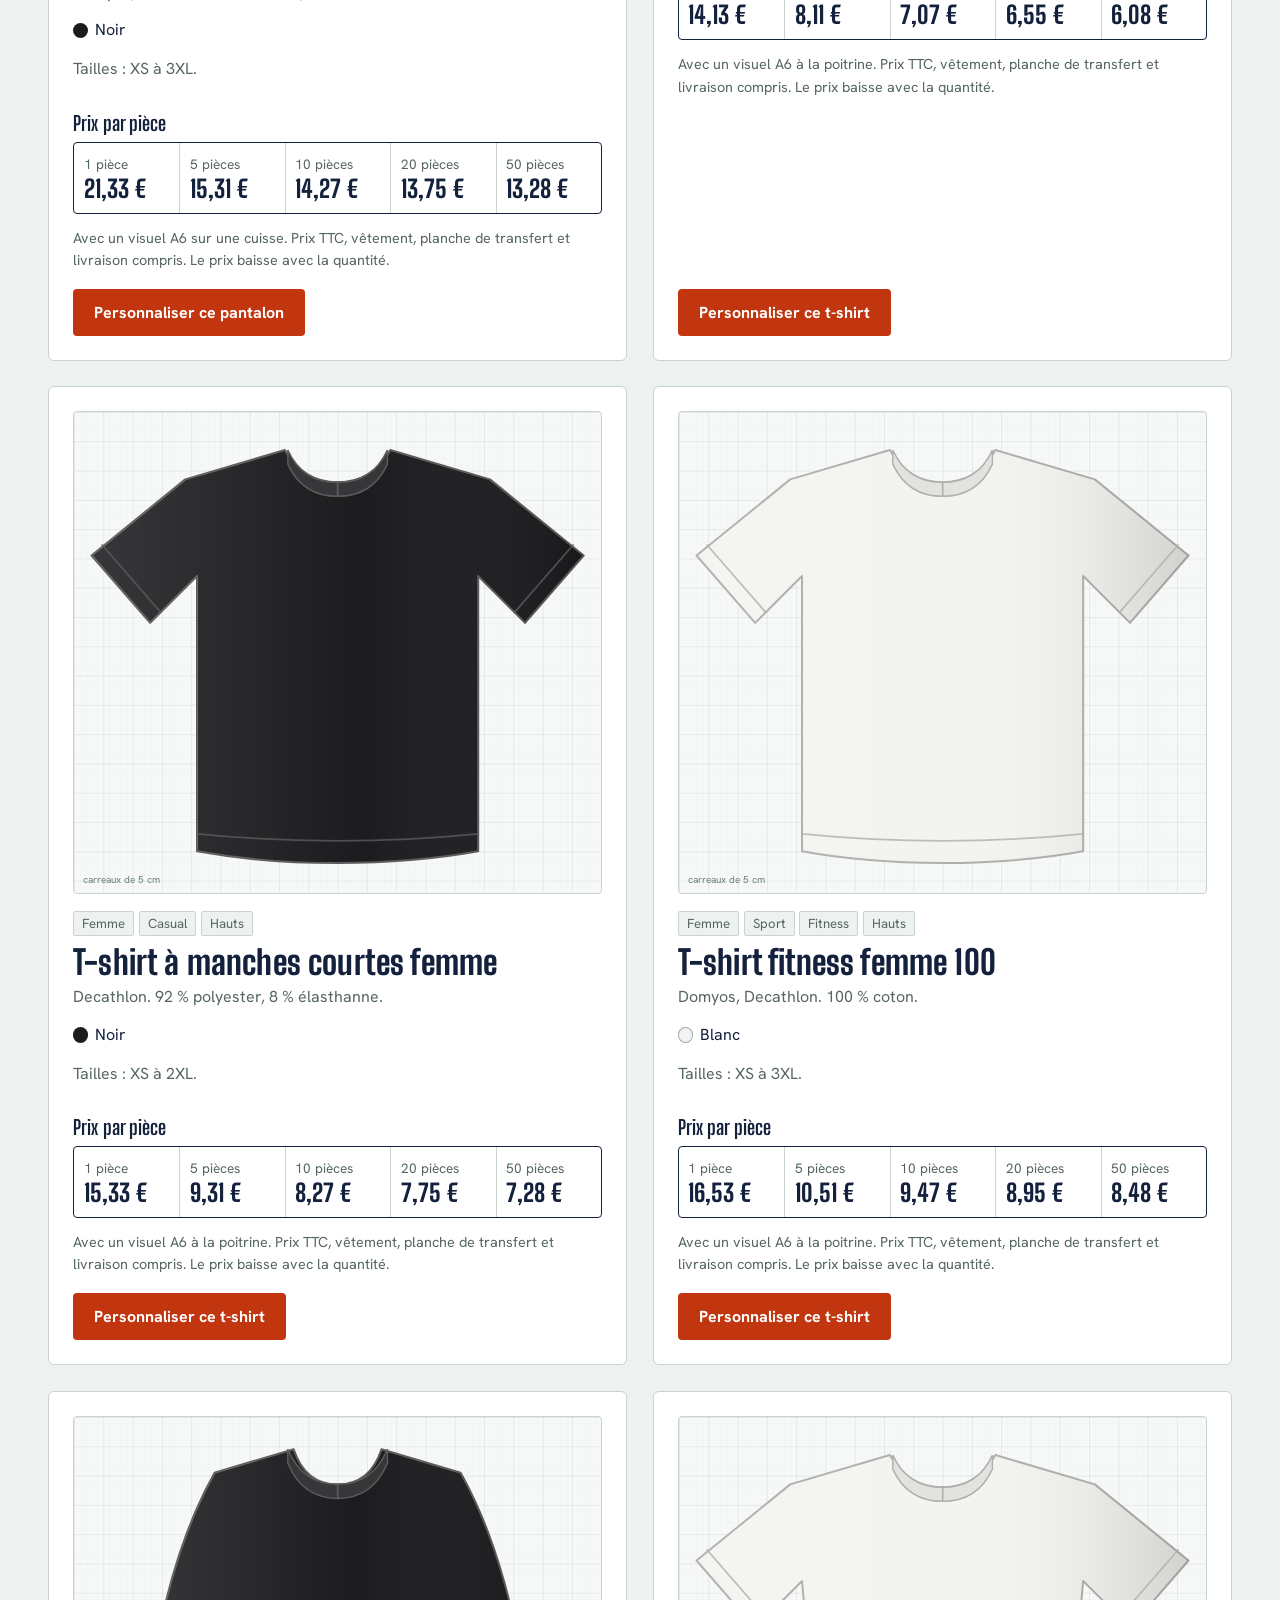
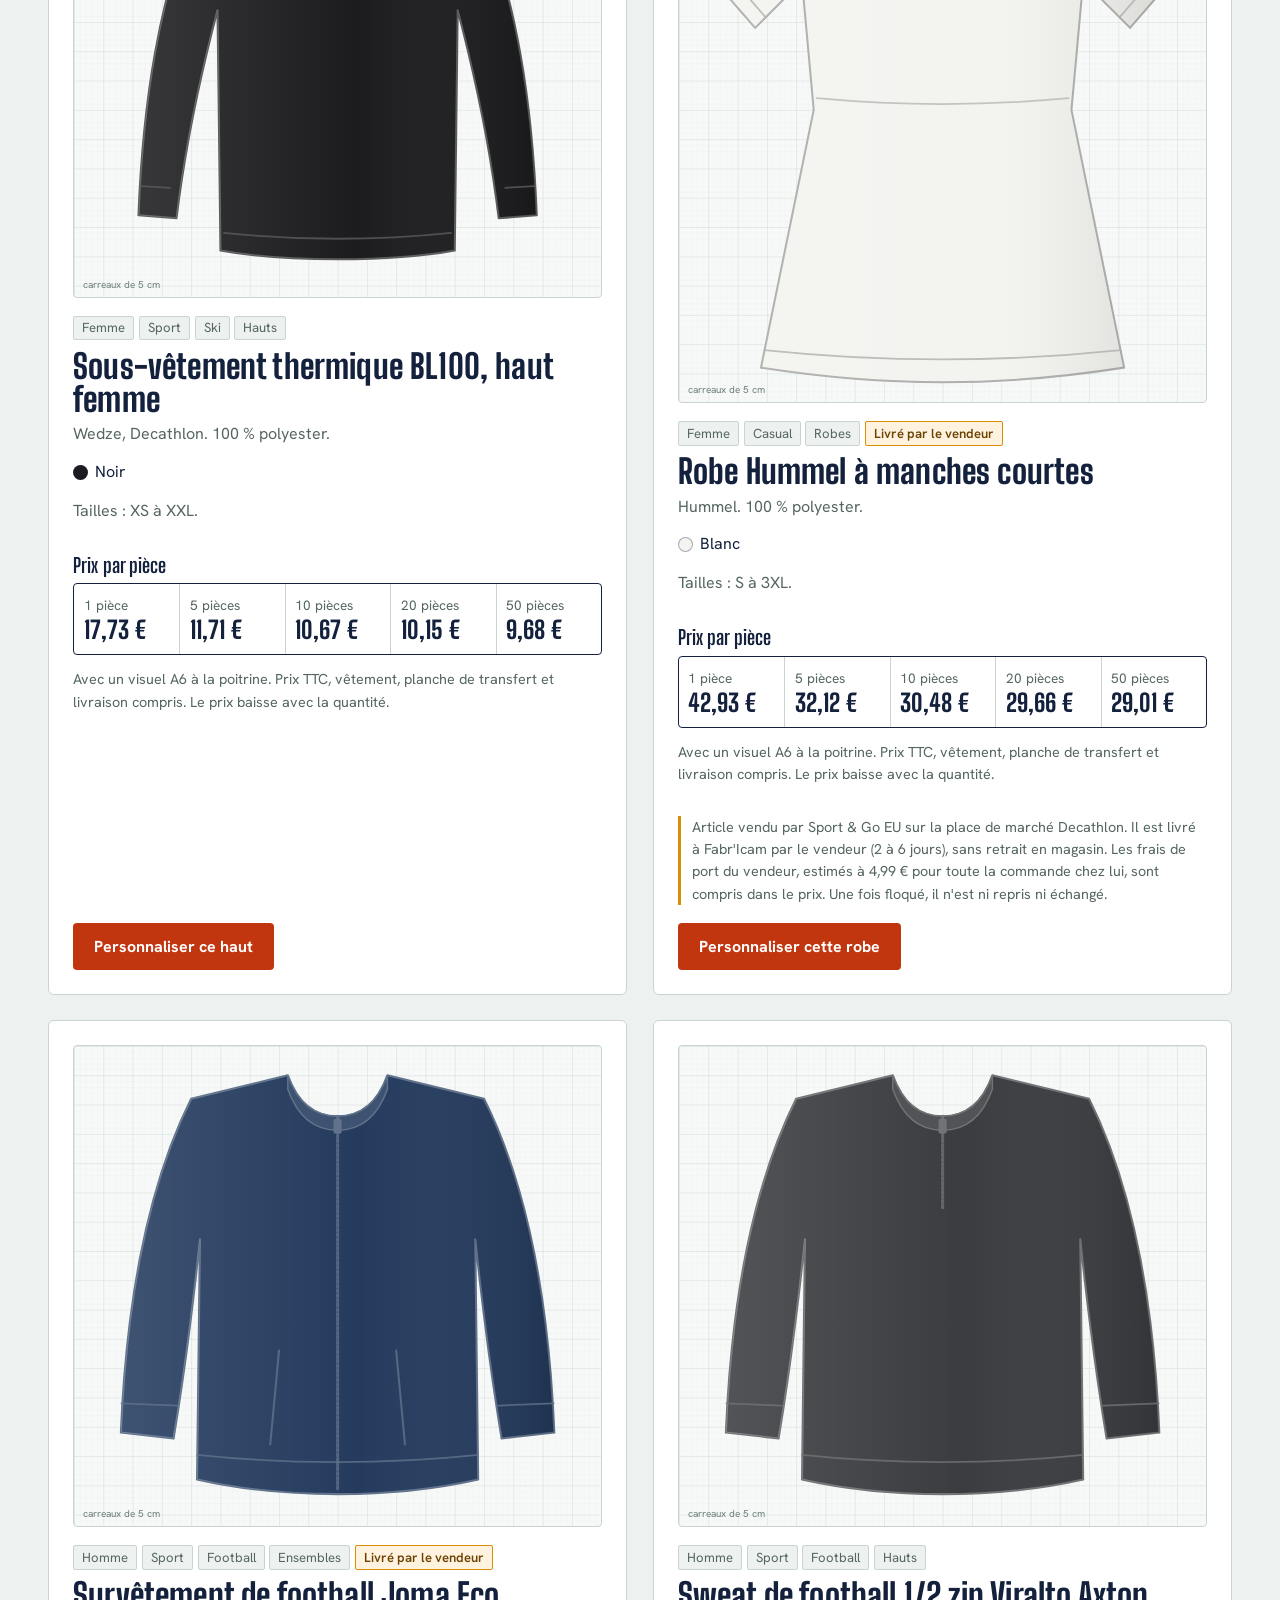
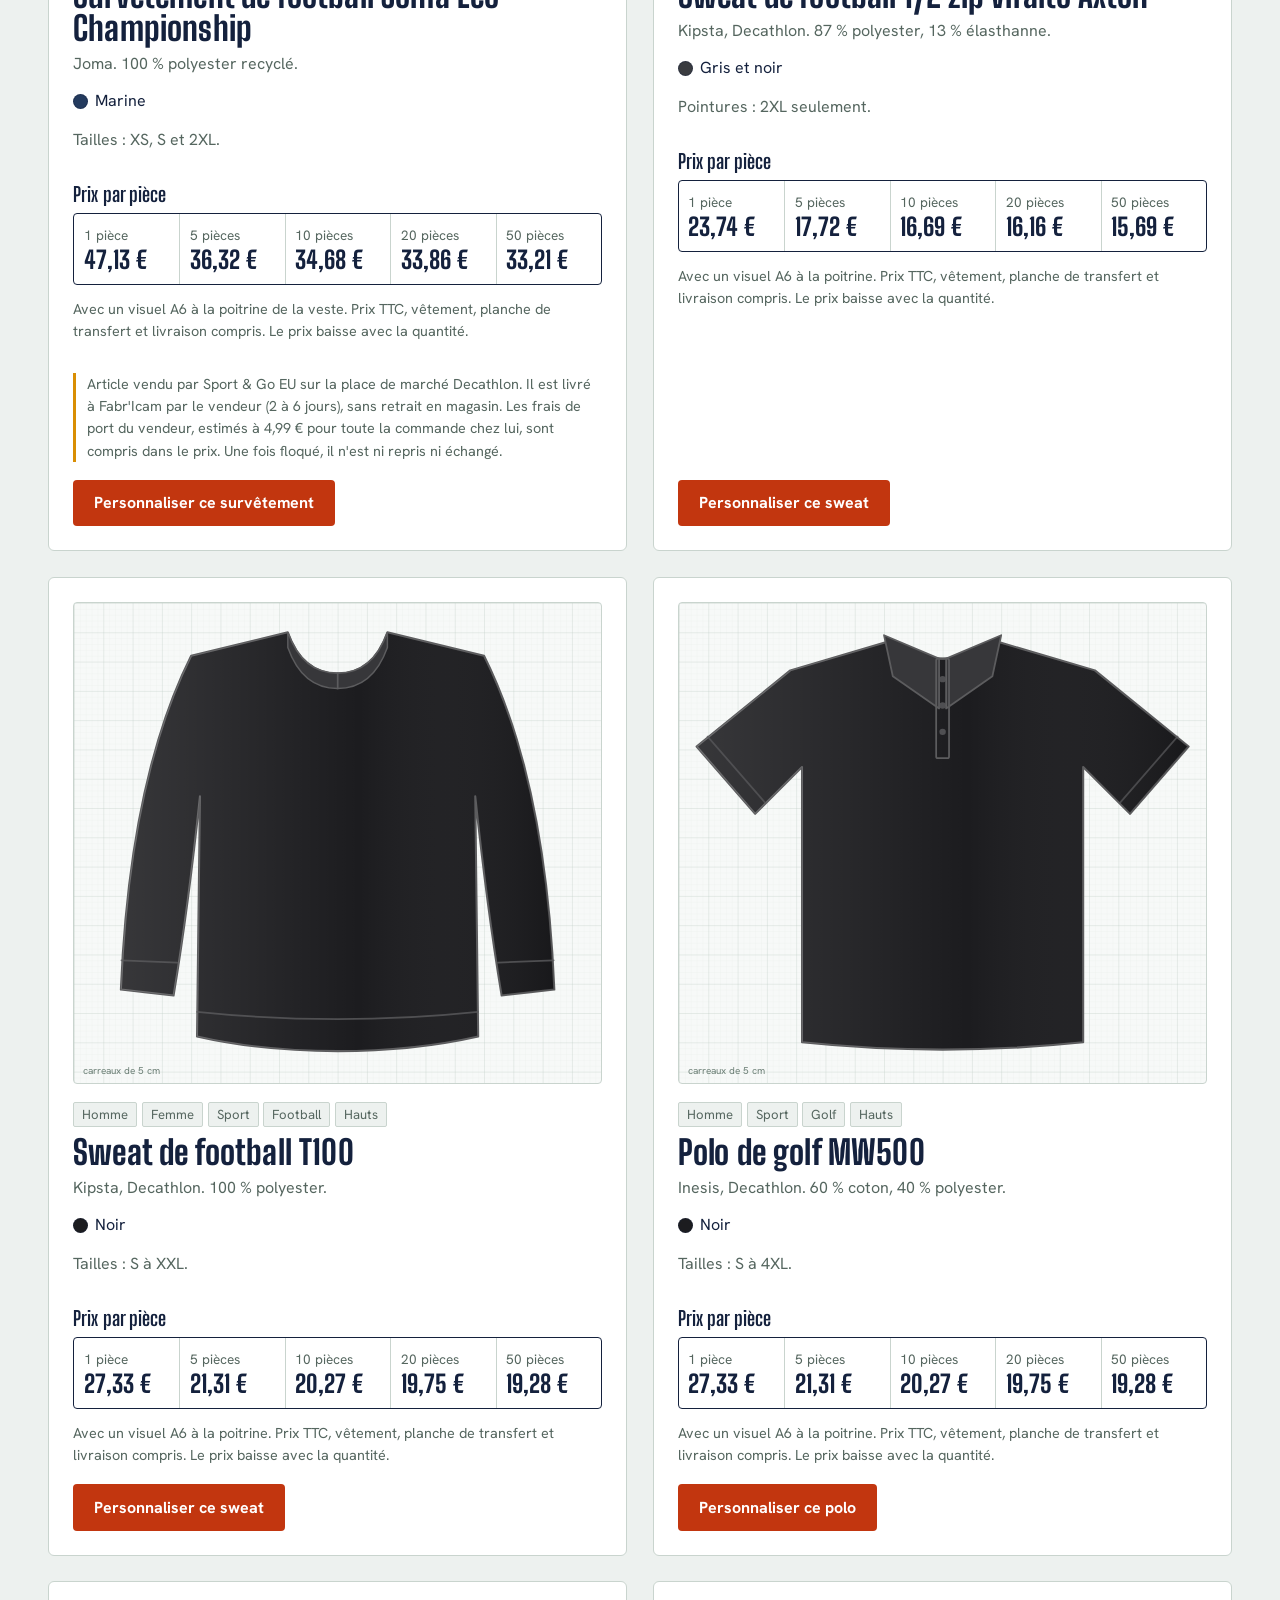
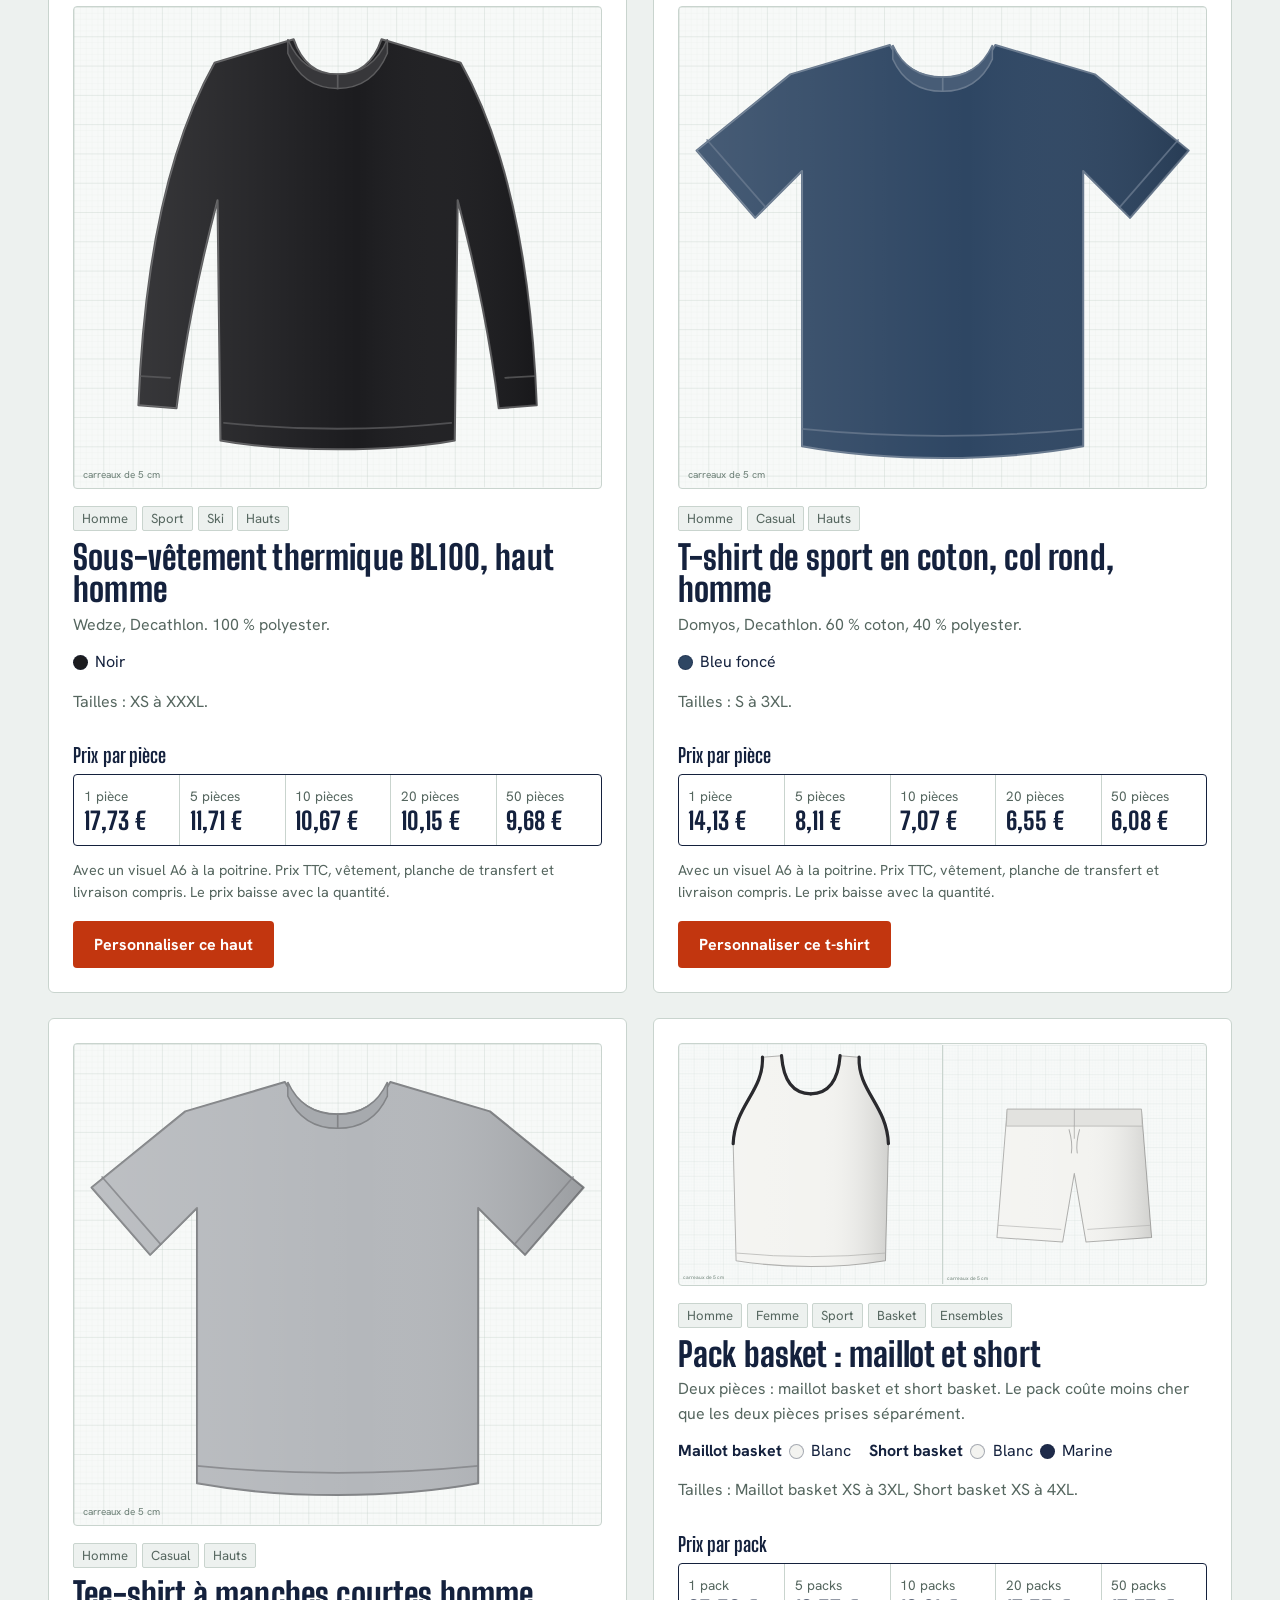
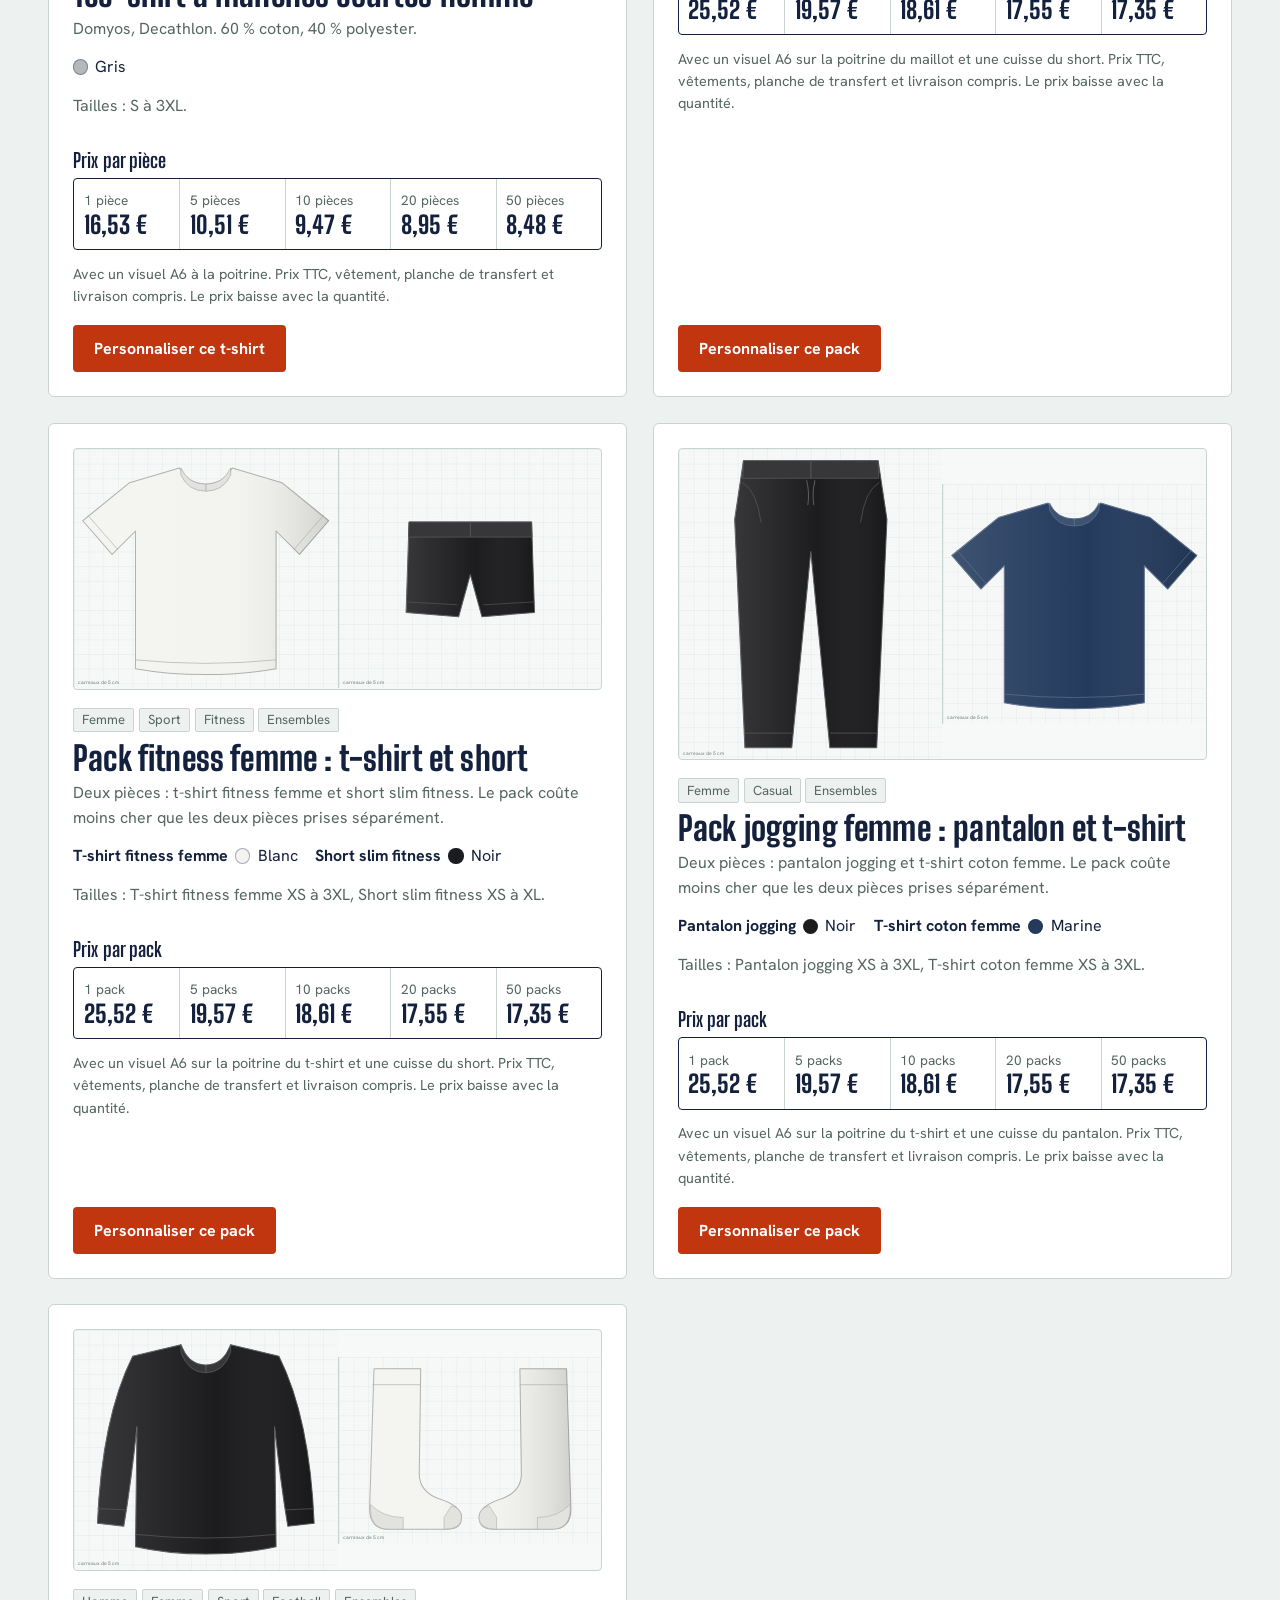
==== commit ea5dbdd9: "Version 2.3.1 : les mails s'ouvrent dans Gmail Remplace les liens mailto: (application de mail insta" ====
--- a/index.html
+++ b/index.html
@@ -15,7 +15,7 @@
   <a class="skip" href="#app">Aller au contenu</a>
 
   <aside class="top-note" id="top-note" aria-label="Vêtement hors catalogue">
-    <p>Un vêtement qui n'est pas au catalogue ? Tu peux aussi nous demander de floquer le vêtement de ton choix. <a id="top-note-mail" href="mailto:fabricam.toulouse@icam.fr">Faire une demande</a></p>
+    <p>Un vêtement qui n'est pas au catalogue ? Tu peux aussi nous demander de floquer le vêtement de ton choix. <a id="top-note-mail" href="https://mail.google.com/mail/?view=cm&fs=1&to=fabricam.toulouse%40icam.fr" target="_blank" rel="noopener">Faire une demande</a></p>
   </aside>
 
   <header class="site-header">
@@ -29,7 +29,7 @@
   <main id="app" tabindex="-1"></main>
 
   <footer class="site-footer">
-    <p>Le service de flocage de Fabr'Icam pour les associations de l'Icam Toulouse. Une question : <a id="foot-mail" href="mailto:fabricam.toulouse@icam.fr">fabricam.toulouse@icam.fr</a></p>
+    <p>Le service de flocage de Fabr'Icam pour les associations de l'Icam Toulouse. Une question : <a id="foot-mail" href="https://mail.google.com/mail/?view=cm&fs=1&to=fabricam.toulouse%40icam.fr" target="_blank" rel="noopener">fabricam.toulouse@icam.fr</a></p>
     <p><a href="#/atelier">Espace atelier</a></p>
   </footer>
 
--- a/css/style.css
+++ b/css/style.css
@@ -114,9 +114,11 @@
 .f-count { color: var(--muted); margin: 0 0 1.2rem; min-height: 1.55em; }
 .tags { list-style: none; display: flex; flex-wrap: wrap; gap: .3rem; margin: 0 0 .6rem; padding: 0; }
 .tags li { font-size: .82rem; line-height: 1; padding: .3rem .5rem; border: 1px solid var(--line); border-radius: 2px; color: var(--muted); background: var(--film); }
-.p-photo { background: #f7f9f8; border: 1px solid var(--line); border-radius: var(--r); display: grid; place-items: center; min-height: 230px; overflow: hidden; }
+.tags li.mp { color: var(--warn-ink); background: var(--warn-bg); border-color: var(--warn-bar); font-weight: 600; }
+.note-vendeur { border-left: 3px solid var(--warn-bar); padding-left: .7rem; color: var(--warn-ink); }
+.p-photo { position: relative; background: #f7f9f8; border: 1px solid var(--line); border-radius: var(--r); display: grid; place-items: center; min-height: 230px; overflow: hidden; }
 .p-photo.duo { grid-template-columns: 1fr 1fr; align-items: center; }
-.p-photo .cell { display: grid; place-items: center; min-width: 0; }
+.p-photo .cell { position: relative; display: grid; place-items: center; min-width: 0; }
 .p-photo.duo .cell + .cell { border-left: 1px solid var(--line); }
 .p-media { min-width: 0; }
 .p-thumbs { display: flex; flex-wrap: wrap; gap: .35rem; margin-top: .5rem; }
@@ -126,7 +128,9 @@
 .p-info { display: flex; flex-direction: column; flex: 1; }
 .p-info .btn { margin-top: auto; align-self: flex-start; }
 .p-info .note { margin-bottom: 1.1rem; }
-.p-photo img { width: 100%; height: 100%; max-height: 300px; object-fit: contain; display: block; }
+.p-photo img { width: 100%; height: 100%; max-height: 300px; object-fit: contain; display: block; cursor: zoom-in; }
+.p-zoom { position: absolute; top: .5rem; right: .5rem; width: 38px; height: 38px; display: grid; place-items: center; padding: 0; border: 1px solid var(--ink); border-radius: var(--r); background: var(--paper); color: var(--ink); cursor: pointer; }
+.p-zoom:hover { background: var(--ink); color: #fff; }
 .p-photo svg { width: 100%; height: auto; display: block; }
 .p-meta { color: var(--muted); margin: .4rem 0 .8rem; }
 .swatches { list-style: none; display: flex; flex-wrap: wrap; gap: .3rem 1.1rem; margin: 0 0 .5rem; padding: 0; }
@@ -218,6 +222,13 @@
 .pv-piece { display: flex; align-items: center; gap: .5rem; font-size: .9rem; }
 .pv-piece select { width: auto; max-width: 14rem; padding: .4rem .5rem; }
 #pv svg { display: block; width: 100%; height: auto; }
+/* aperçu sur photo : le calque transparent se superpose à la photo carrée */
+.pv-photo { position: relative; aspect-ratio: 1 / 1; background: #f7f9f8; }
+.pv-photo img { display: block; width: 100%; height: 100%; object-fit: cover; }
+#pv .pv-photo svg { position: absolute; inset: 0; width: 100%; height: 100%; }
+.pv-note { margin: 0; padding: .6rem .8rem; border-top: 1px solid var(--line); font-size: .88rem; color: var(--muted); }
+.pv-bar { row-gap: .5rem; }
+.seg button.is-off { opacity: .55; }
 
 .total { background: var(--ink); color: #fff; border-radius: var(--r); padding: 1.1rem 1.3rem 1.2rem; }
 .t-main { display: flex; align-items: baseline; flex-wrap: wrap; gap: .3rem .9rem; }
@@ -275,12 +286,15 @@
   .txt-opts { grid-template-columns: 1fr 1fr; padding-left: 0; }
   .seq { grid-template-columns: 1fr; }
   .site-header { flex-wrap: wrap; }
+  .lb-stage { grid-template-columns: 1fr 1fr; }
+  .lb-fig { grid-column: 1 / -1; order: -1; }
+  .lb-nav[data-lb="next"] { justify-self: end; }
 }
 @media (prefers-reduced-motion: reduce) {
   * { scroll-behavior: auto !important; transition: none !important; }
 }
 @media print {
-  .top-note, .filtres, .f-count, .site-header, .site-footer, .loader, .cfg-head, .toast, .skip { display: none !important; }
+  .top-note, .filtres, .f-count, .p-zoom, .lightbox, .site-header, .site-footer, .loader, .cfg-head, .toast, .skip { display: none !important; }
   body { background: #fff; }
   .a-block { break-inside: avoid; border-color: #999; }
   .sheetscroll { max-height: none; overflow: visible; }
@@ -298,6 +312,19 @@
 .t-lines li:first-child { border-top: 0; }
 .t-lines .rem { color: #9fe3cc; }
 .seg button:disabled { opacity: .4; cursor: not-allowed; }
+
+/* ---------- visionneuse de photos ---------- */
+.lightbox { padding: 0; border: 1px solid var(--ink); border-radius: var(--r); background: var(--paper); color: var(--ink); width: min(96vw, 860px); max-height: 96vh; overflow: auto; }
+.lightbox::backdrop { background: rgba(20, 33, 61, .75); }
+.lb-top { display: flex; align-items: center; gap: .8rem; padding: .5rem .5rem .5rem .9rem; border-bottom: 1px solid var(--line); }
+.lb-title { margin: 0; flex: 1; min-width: 0; font-weight: 700; }
+.lb-count { margin: 0; color: var(--muted); font-variant-numeric: tabular-nums; }
+.lb-close, .lb-nav { font: 400 1.9rem/1 var(--body); width: 42px; height: 42px; display: grid; place-items: center; padding: 0 0 .15rem; border: 1px solid var(--ink); border-radius: var(--r); background: var(--paper); color: var(--ink); cursor: pointer; }
+.lb-close:hover, .lb-nav:hover { background: var(--ink); color: #fff; }
+.lb-stage { display: grid; grid-template-columns: auto minmax(0, 1fr) auto; align-items: center; gap: .5rem; padding: .7rem; }
+.lb-fig { margin: 0; display: grid; place-items: center; min-height: 40vh; background: #f7f9f8; }
+.lb-fig img { display: block; max-width: 100%; max-height: min(78vh, 760px); width: auto; height: auto; object-fit: contain; }
+.lb-err { margin: 0; padding: 1rem; color: var(--muted); text-align: center; }
 .pv-card svg { display: block; }
 
 /* ---------- tableau des pièces : colonnes lisibles, défilement horizontal si l'écran est étroit ---------- */
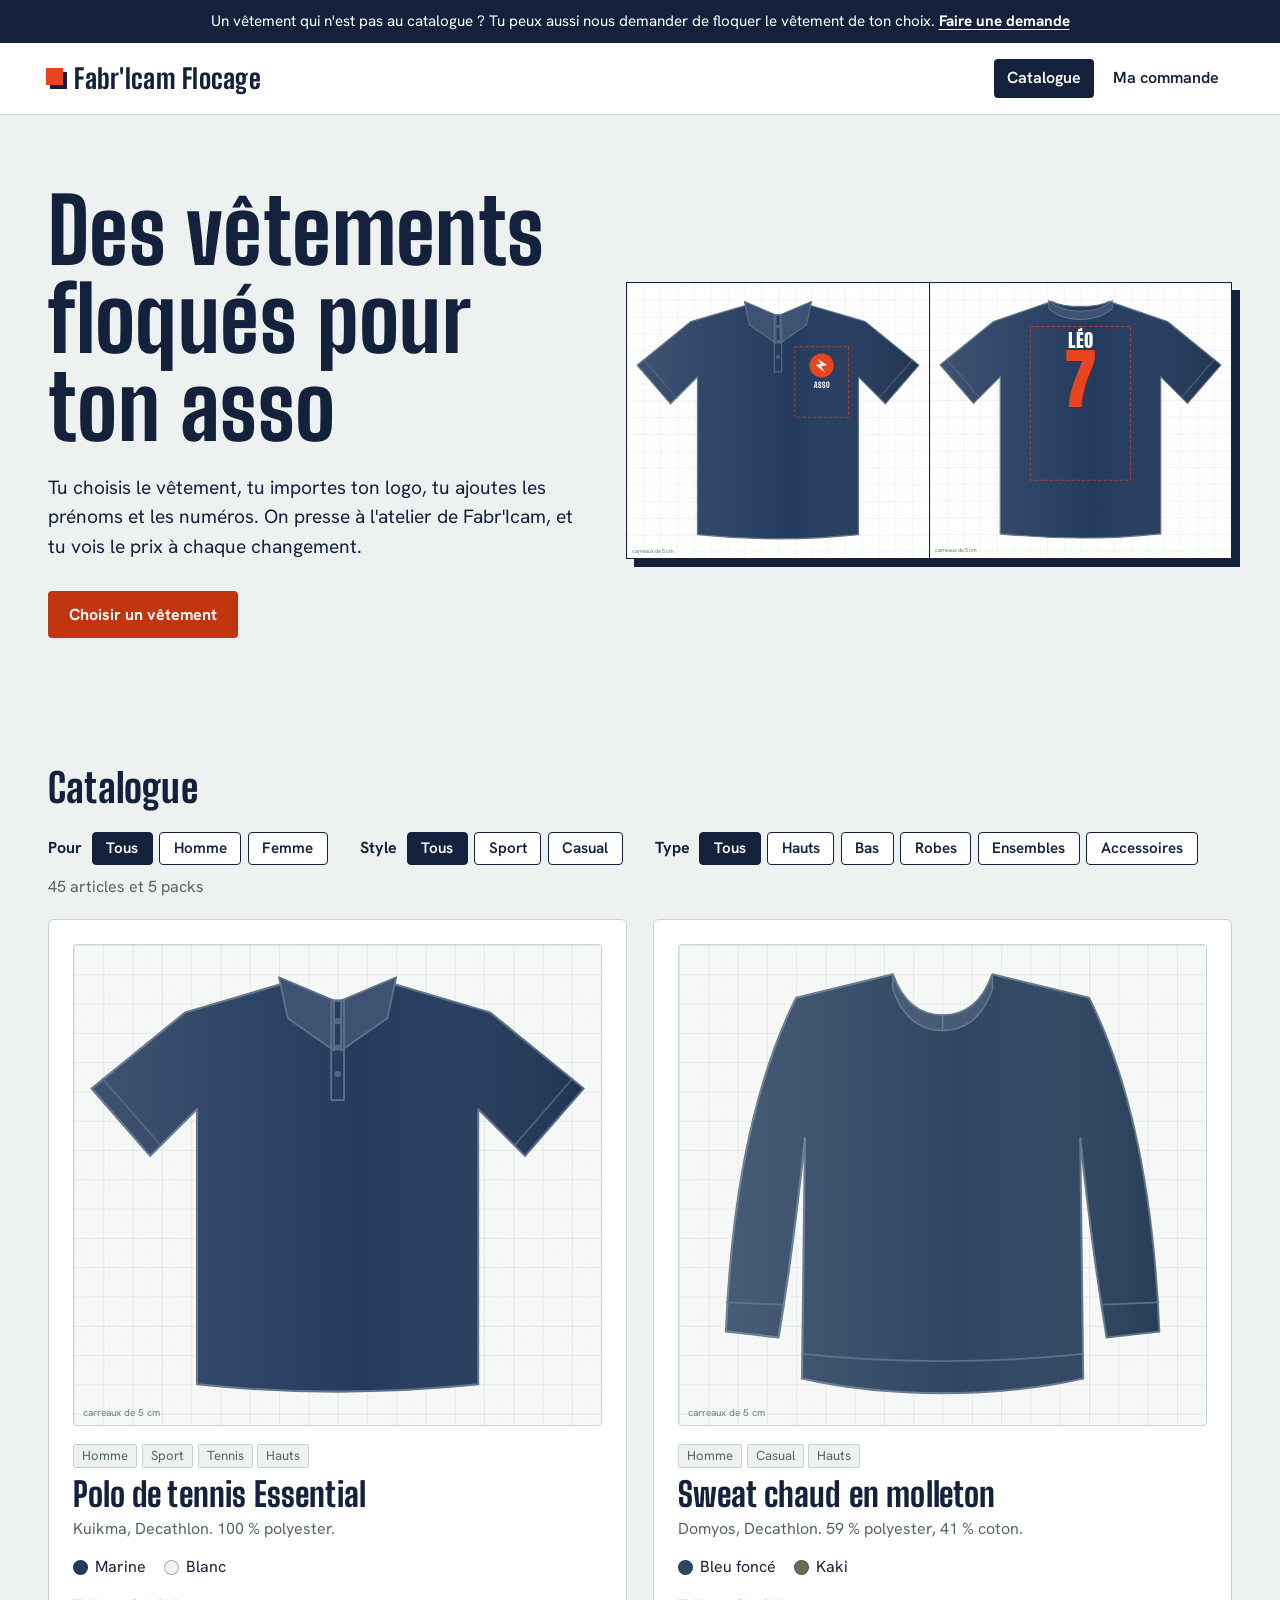
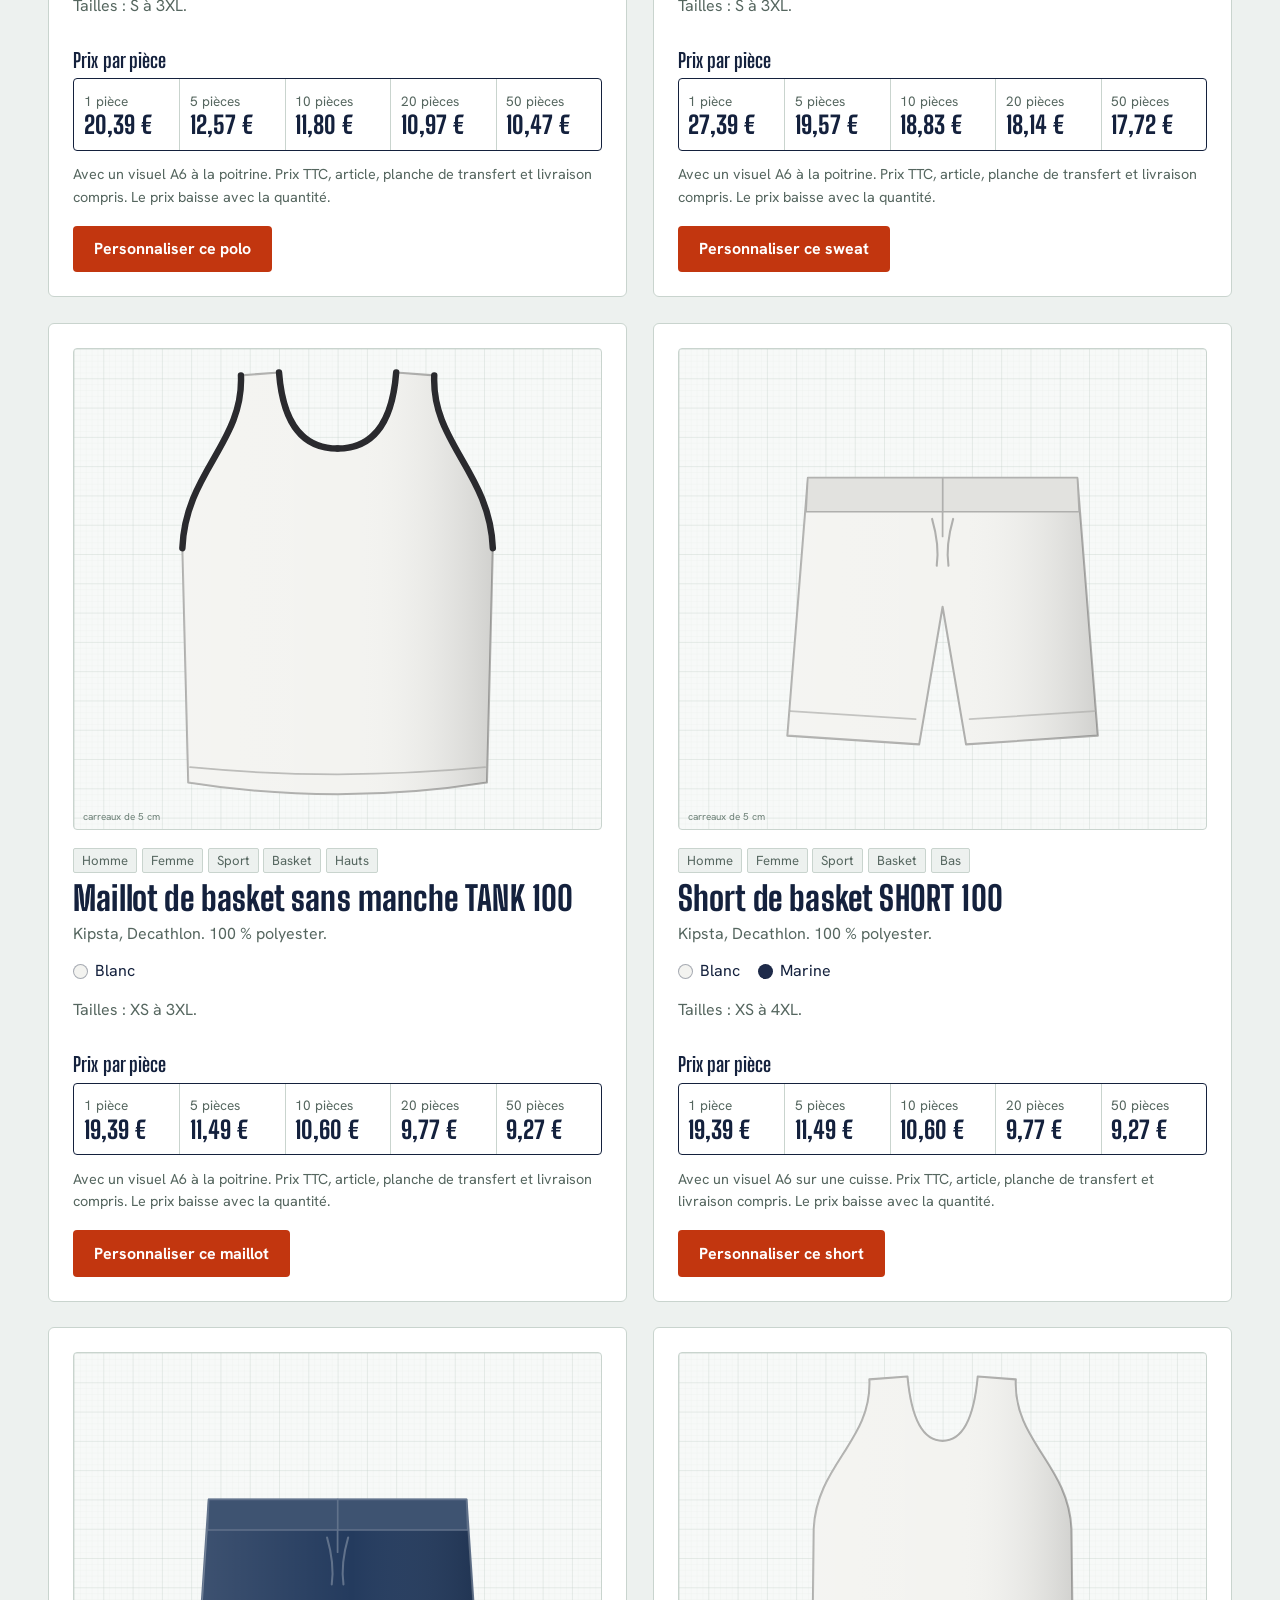
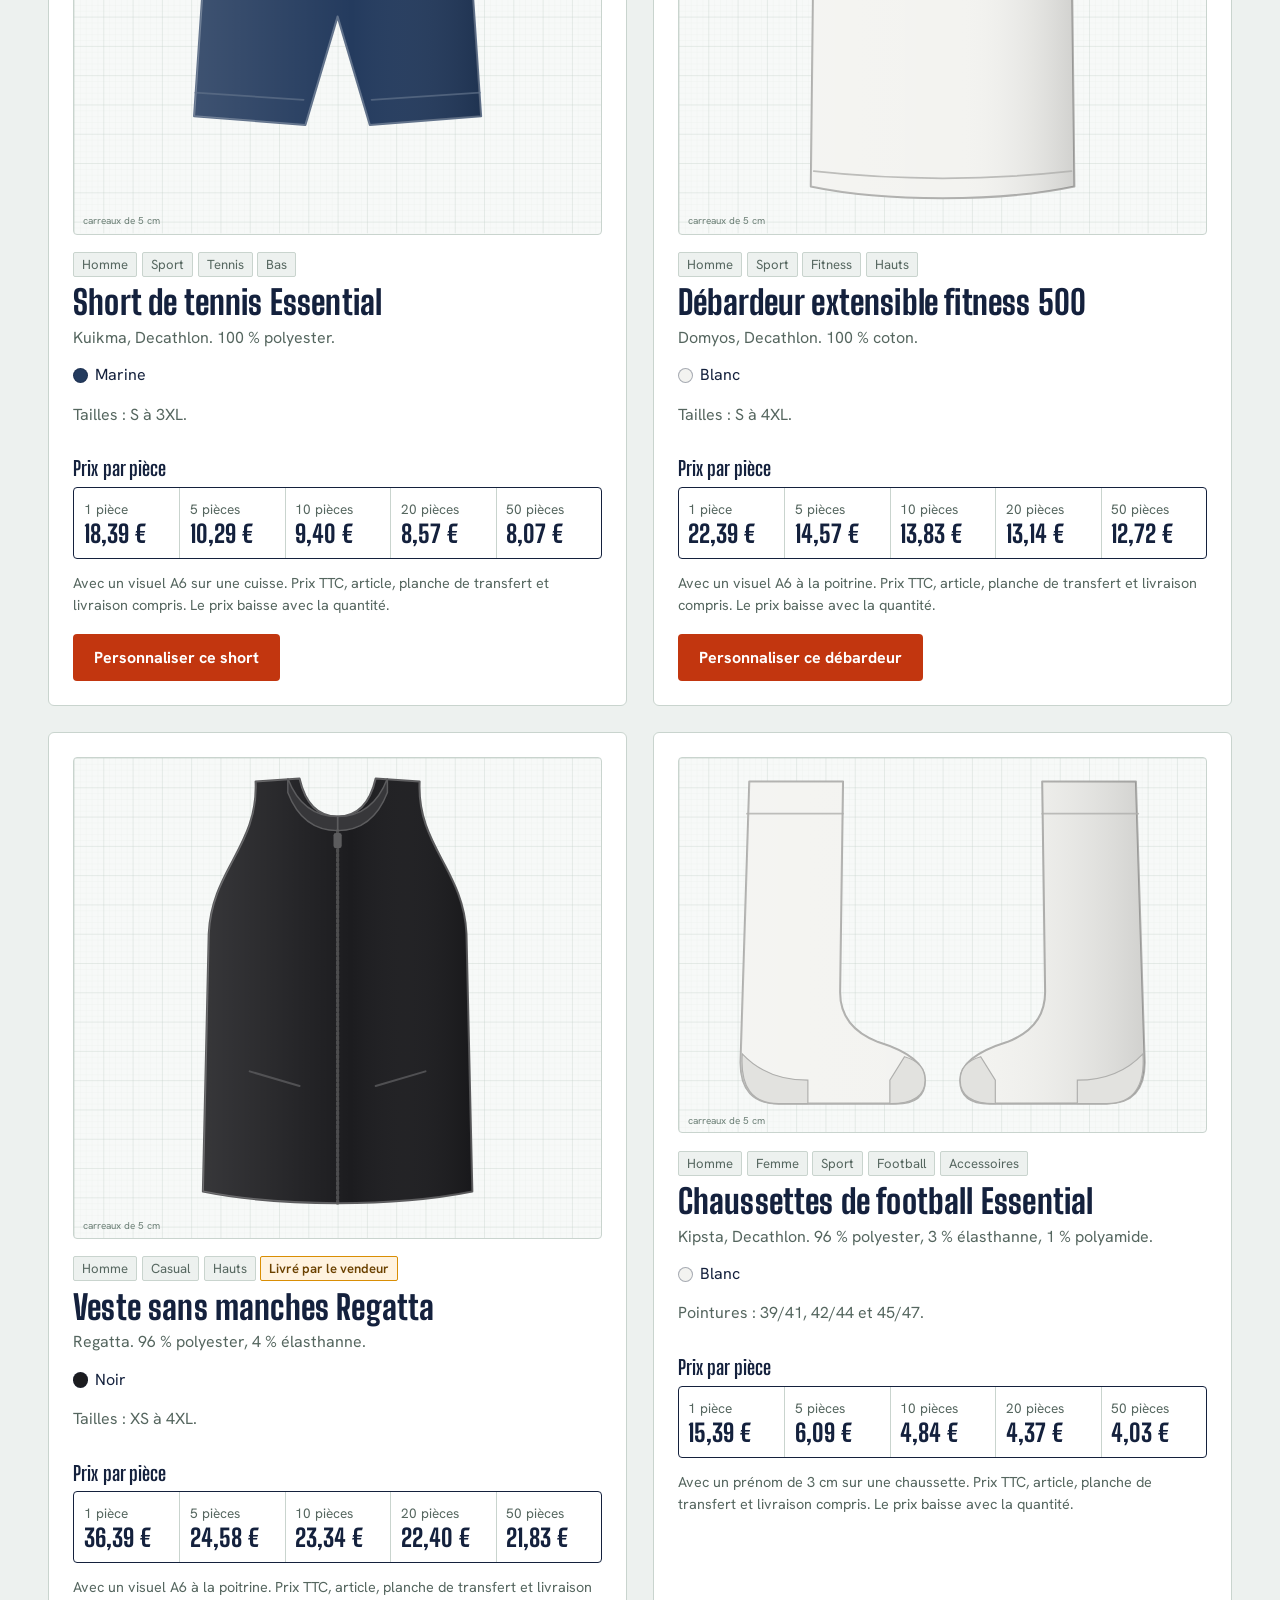
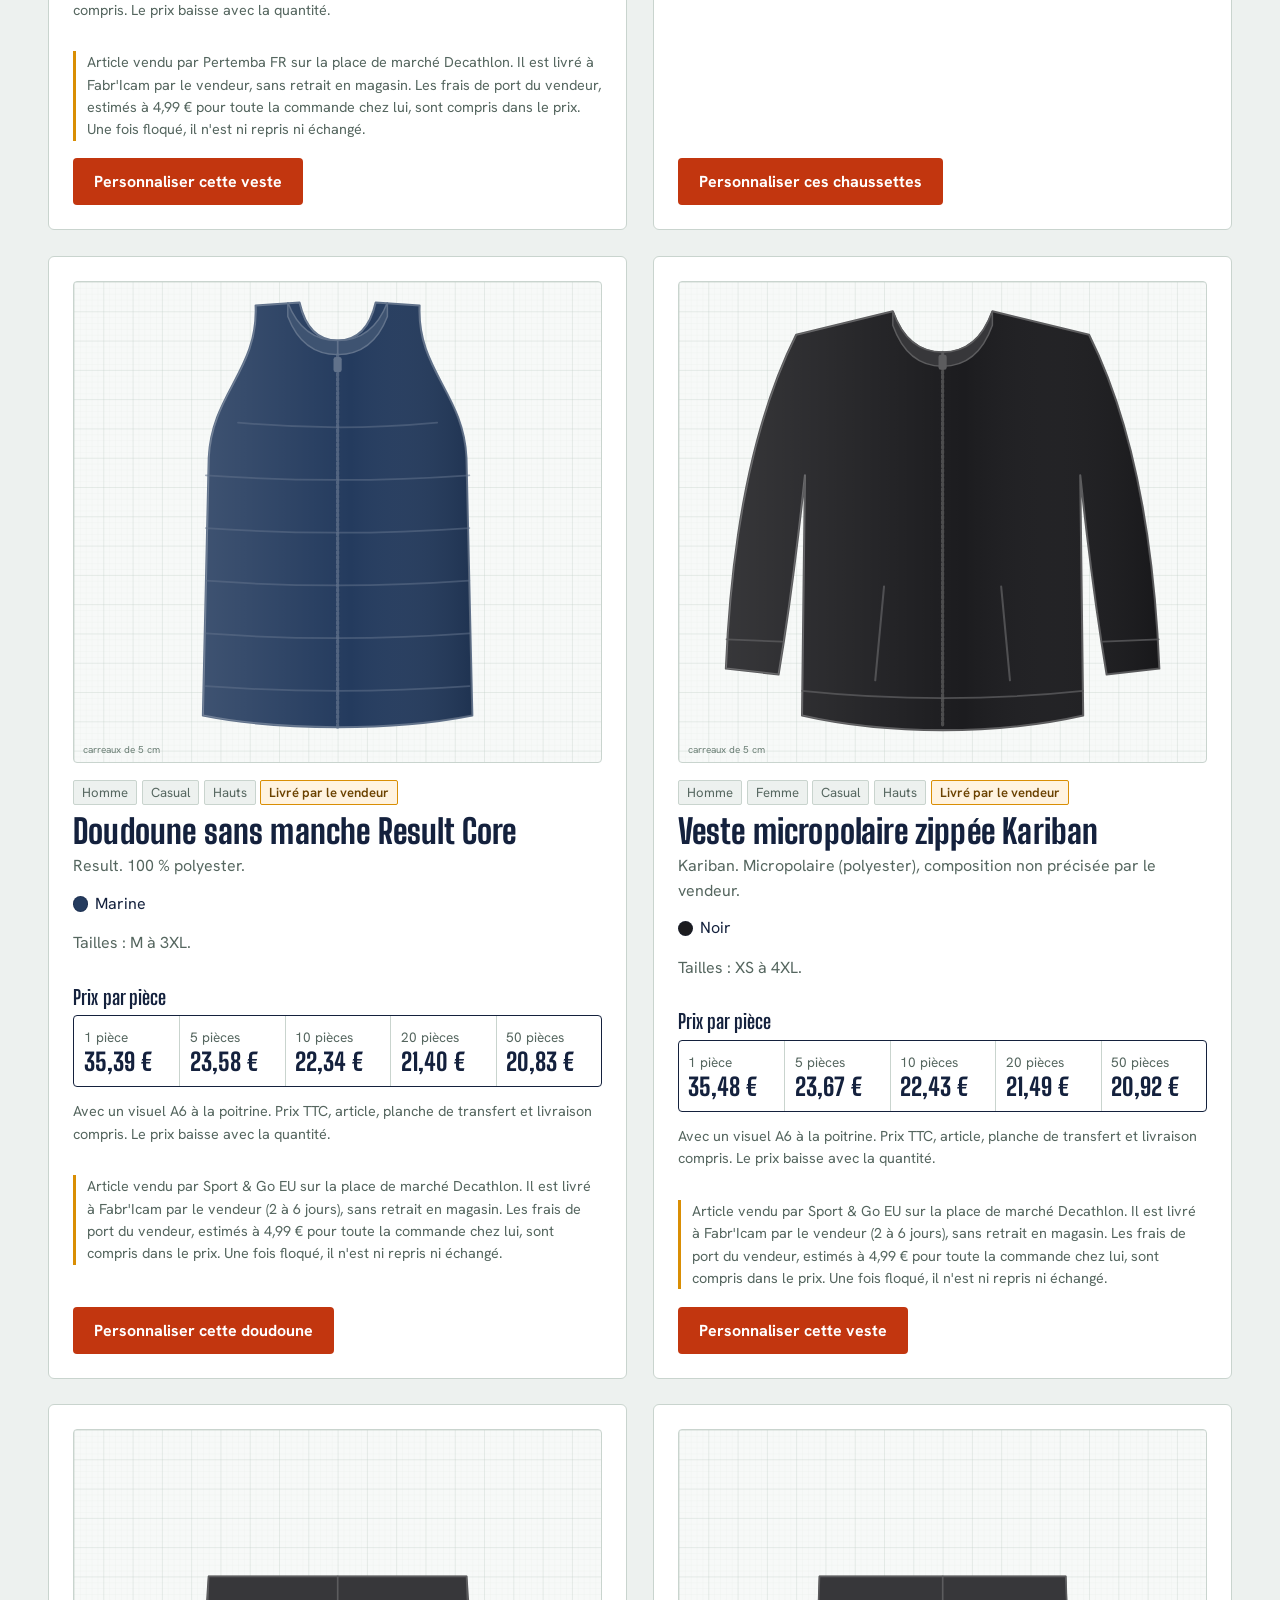
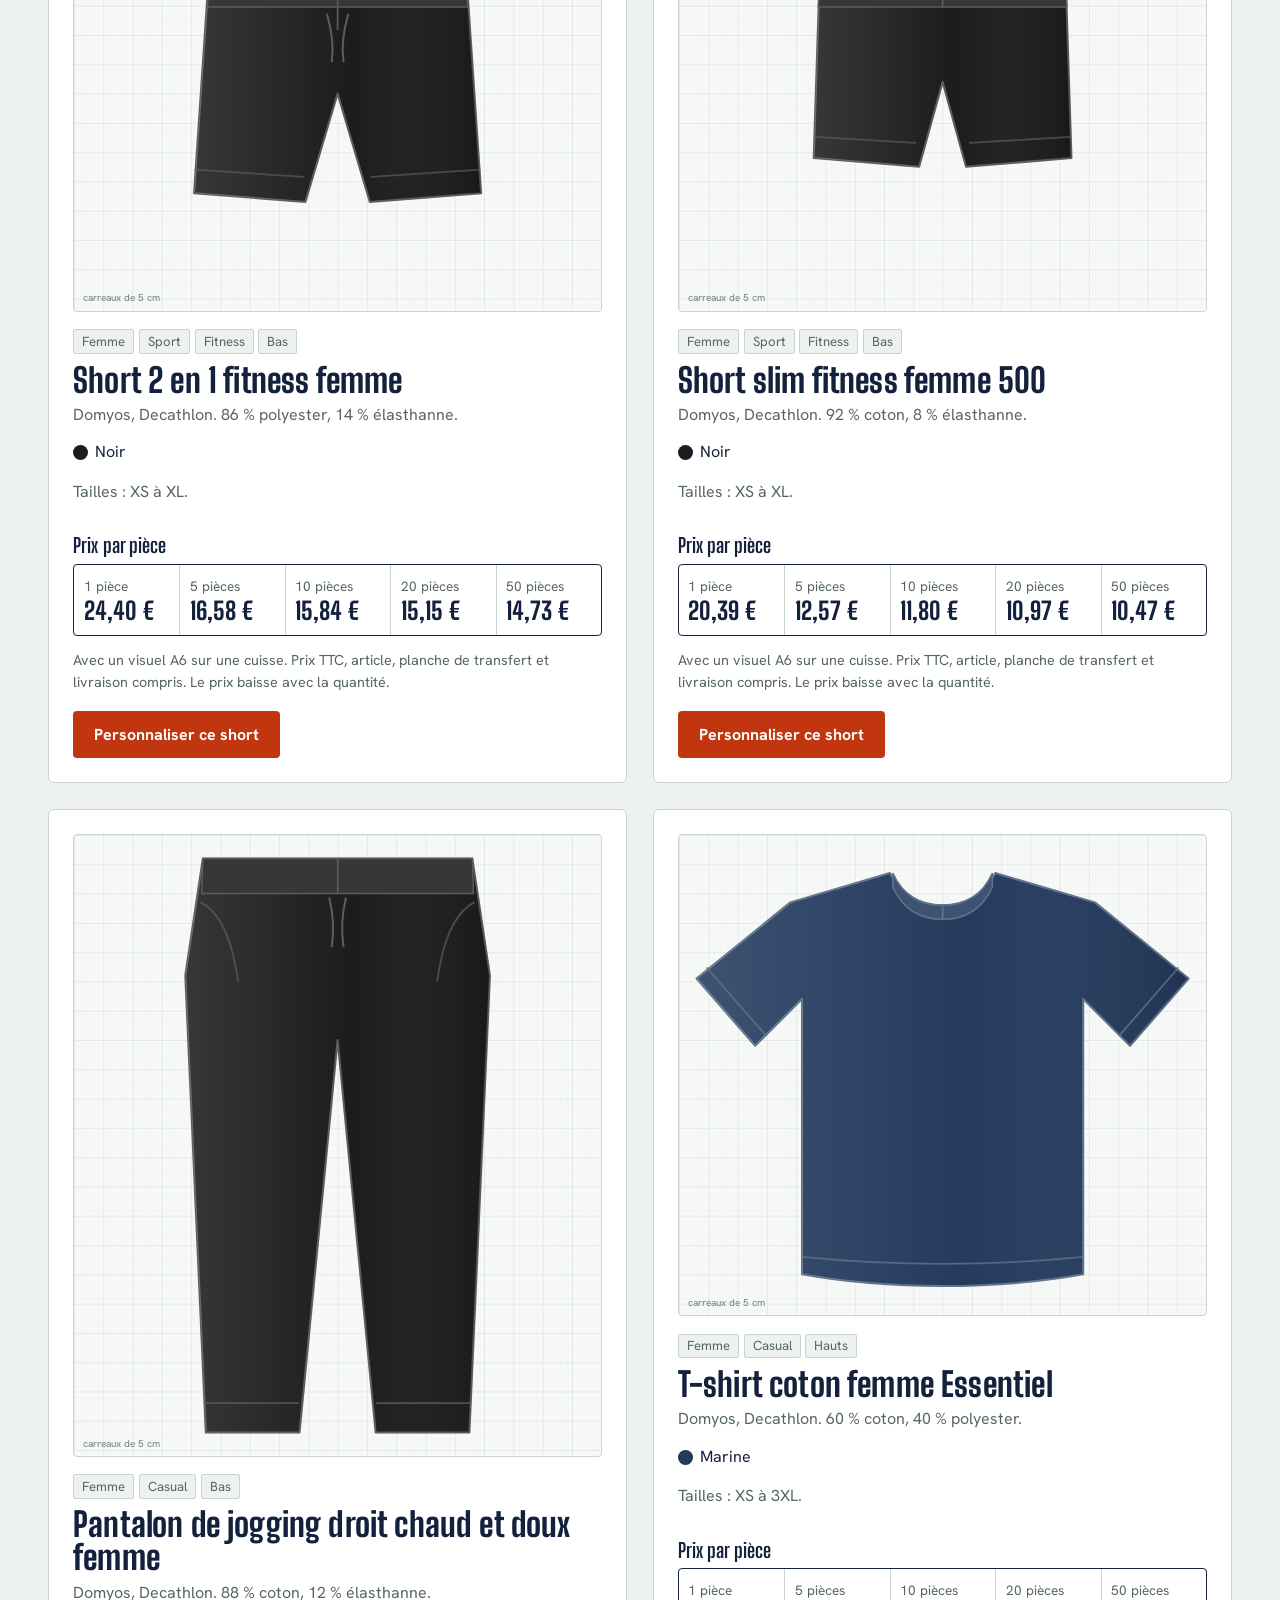
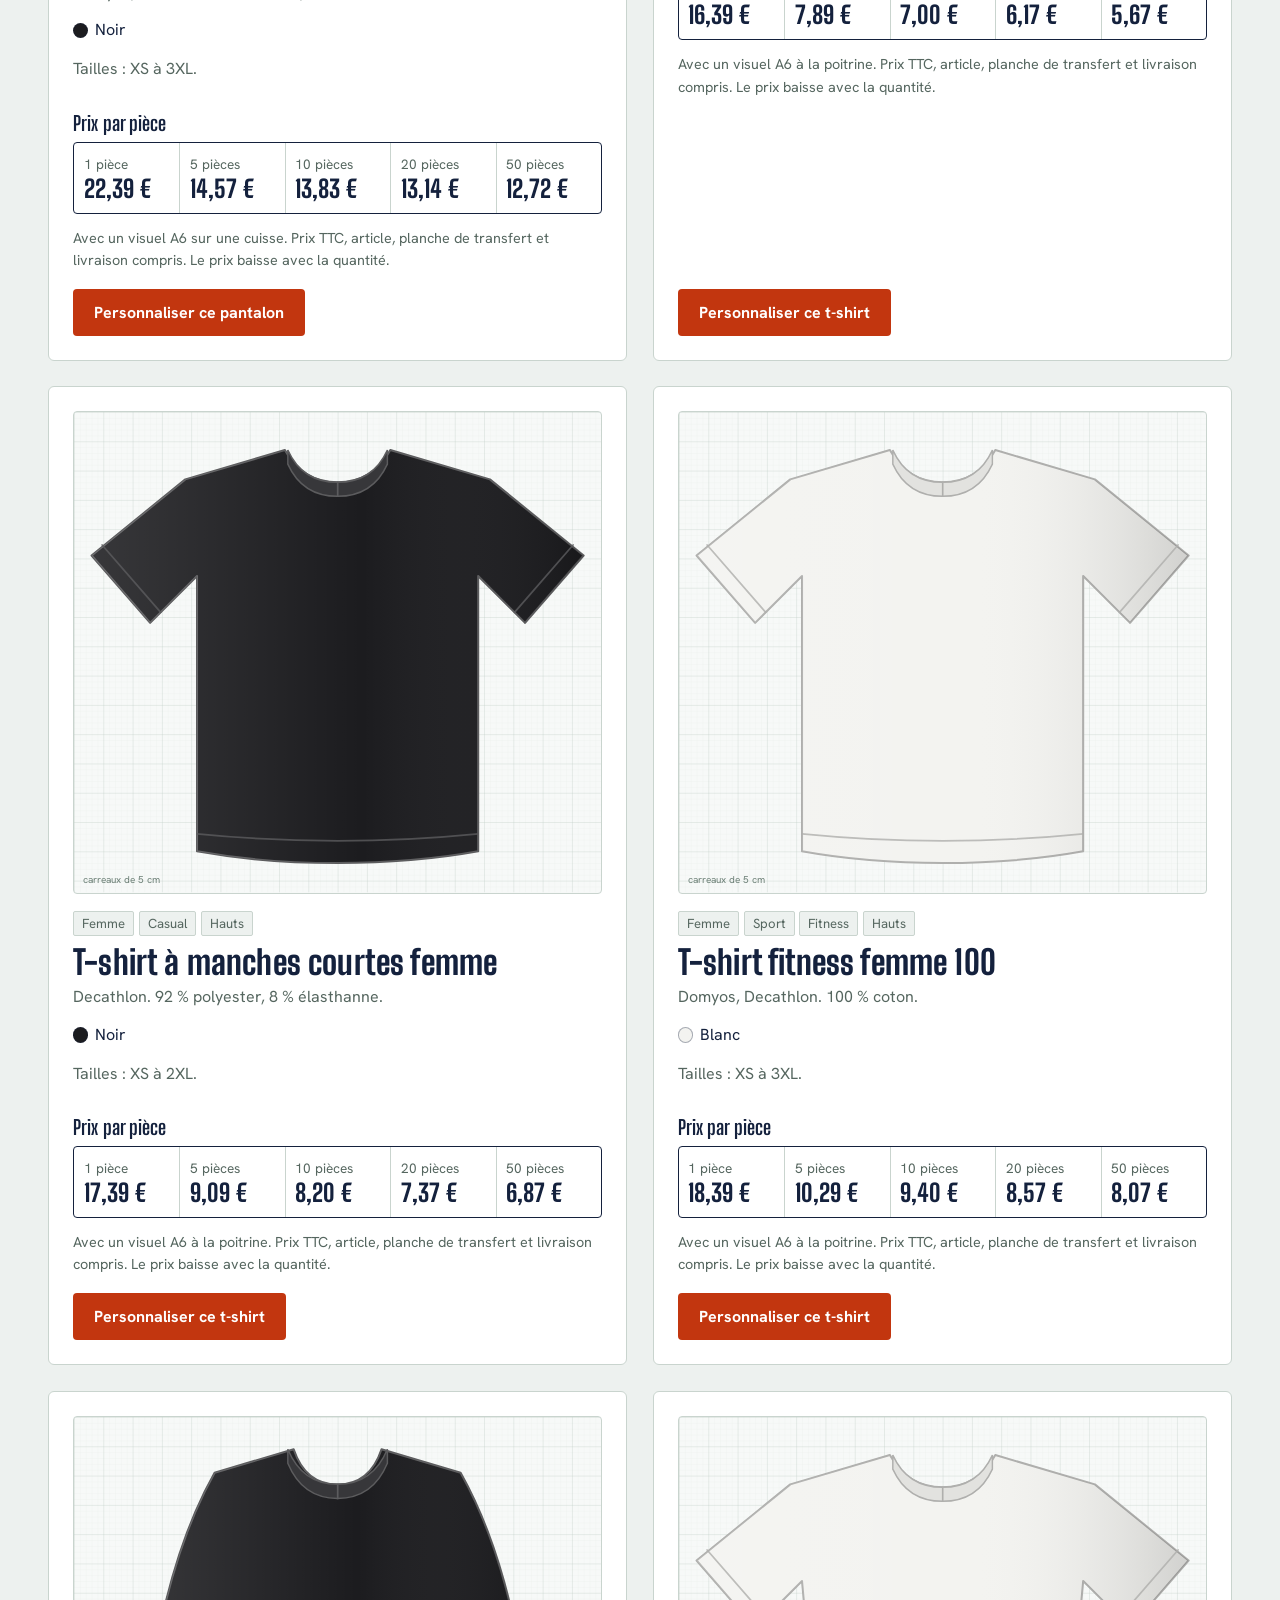
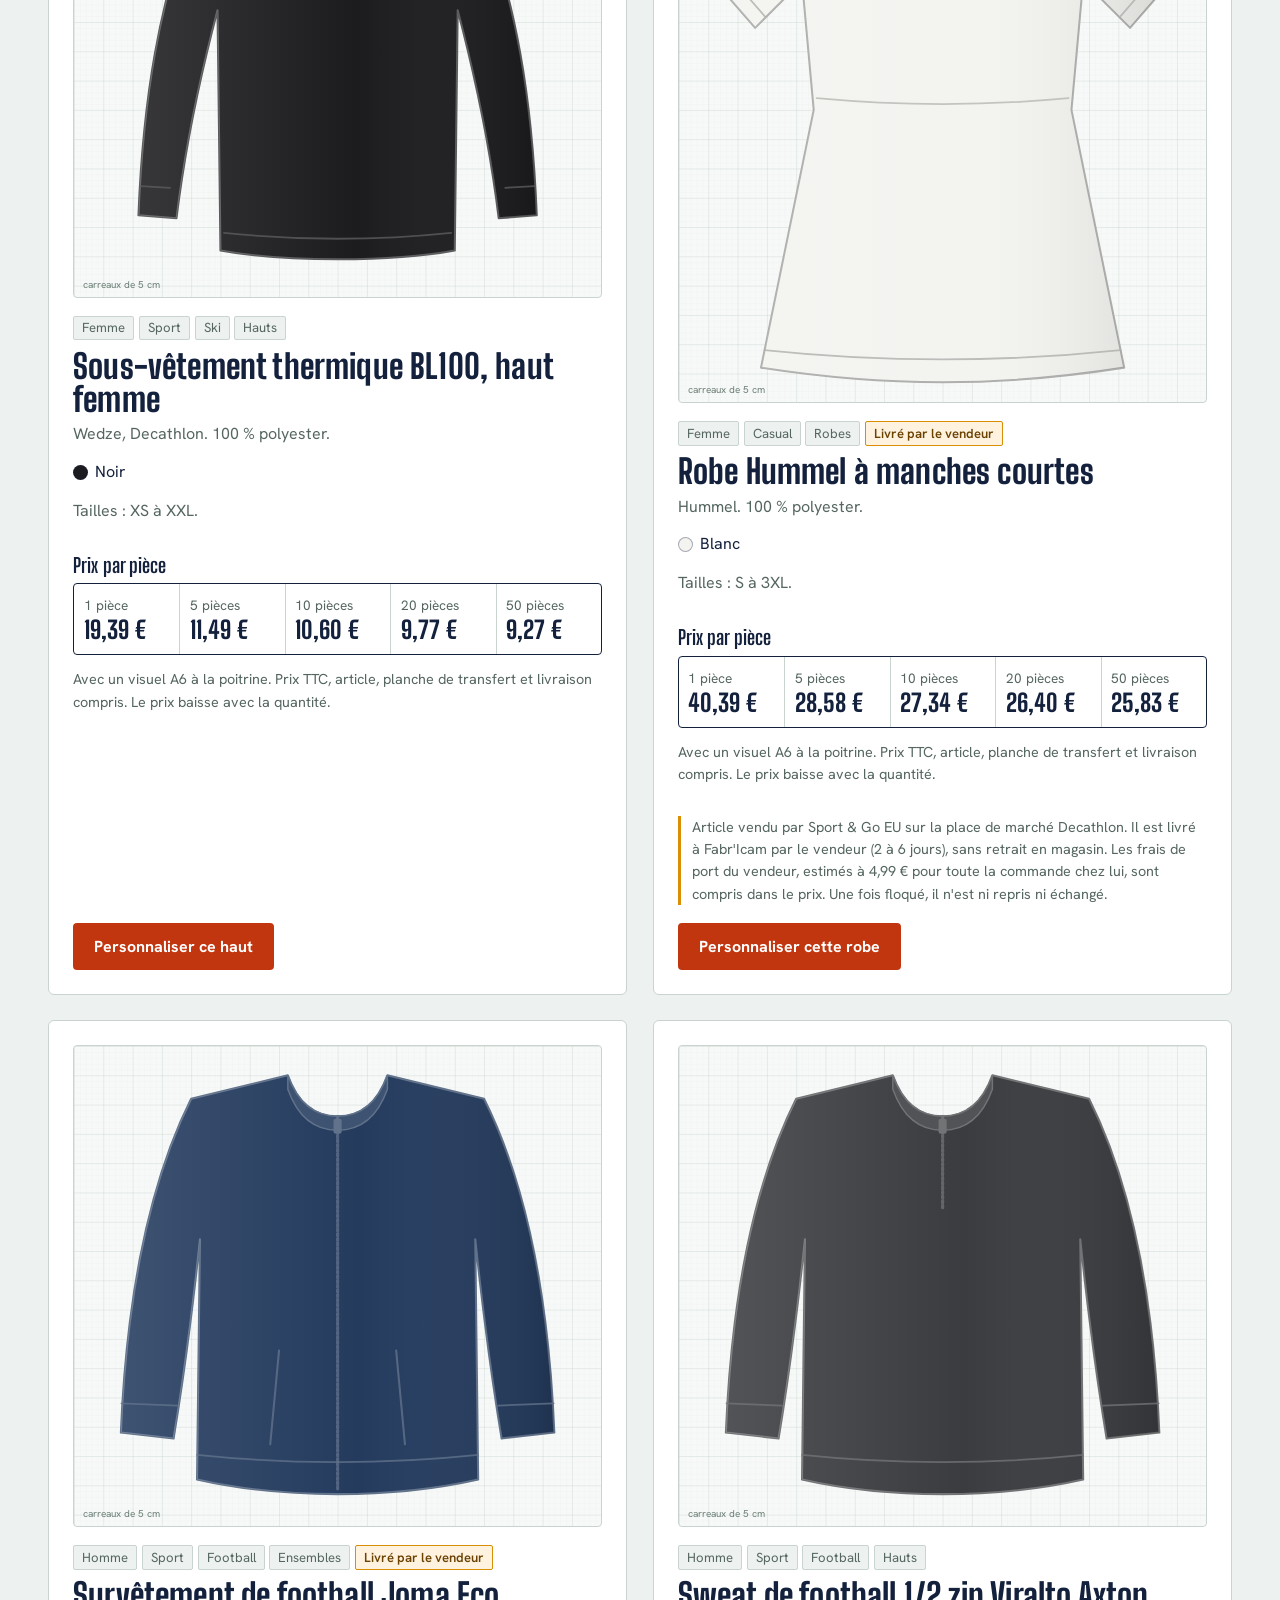
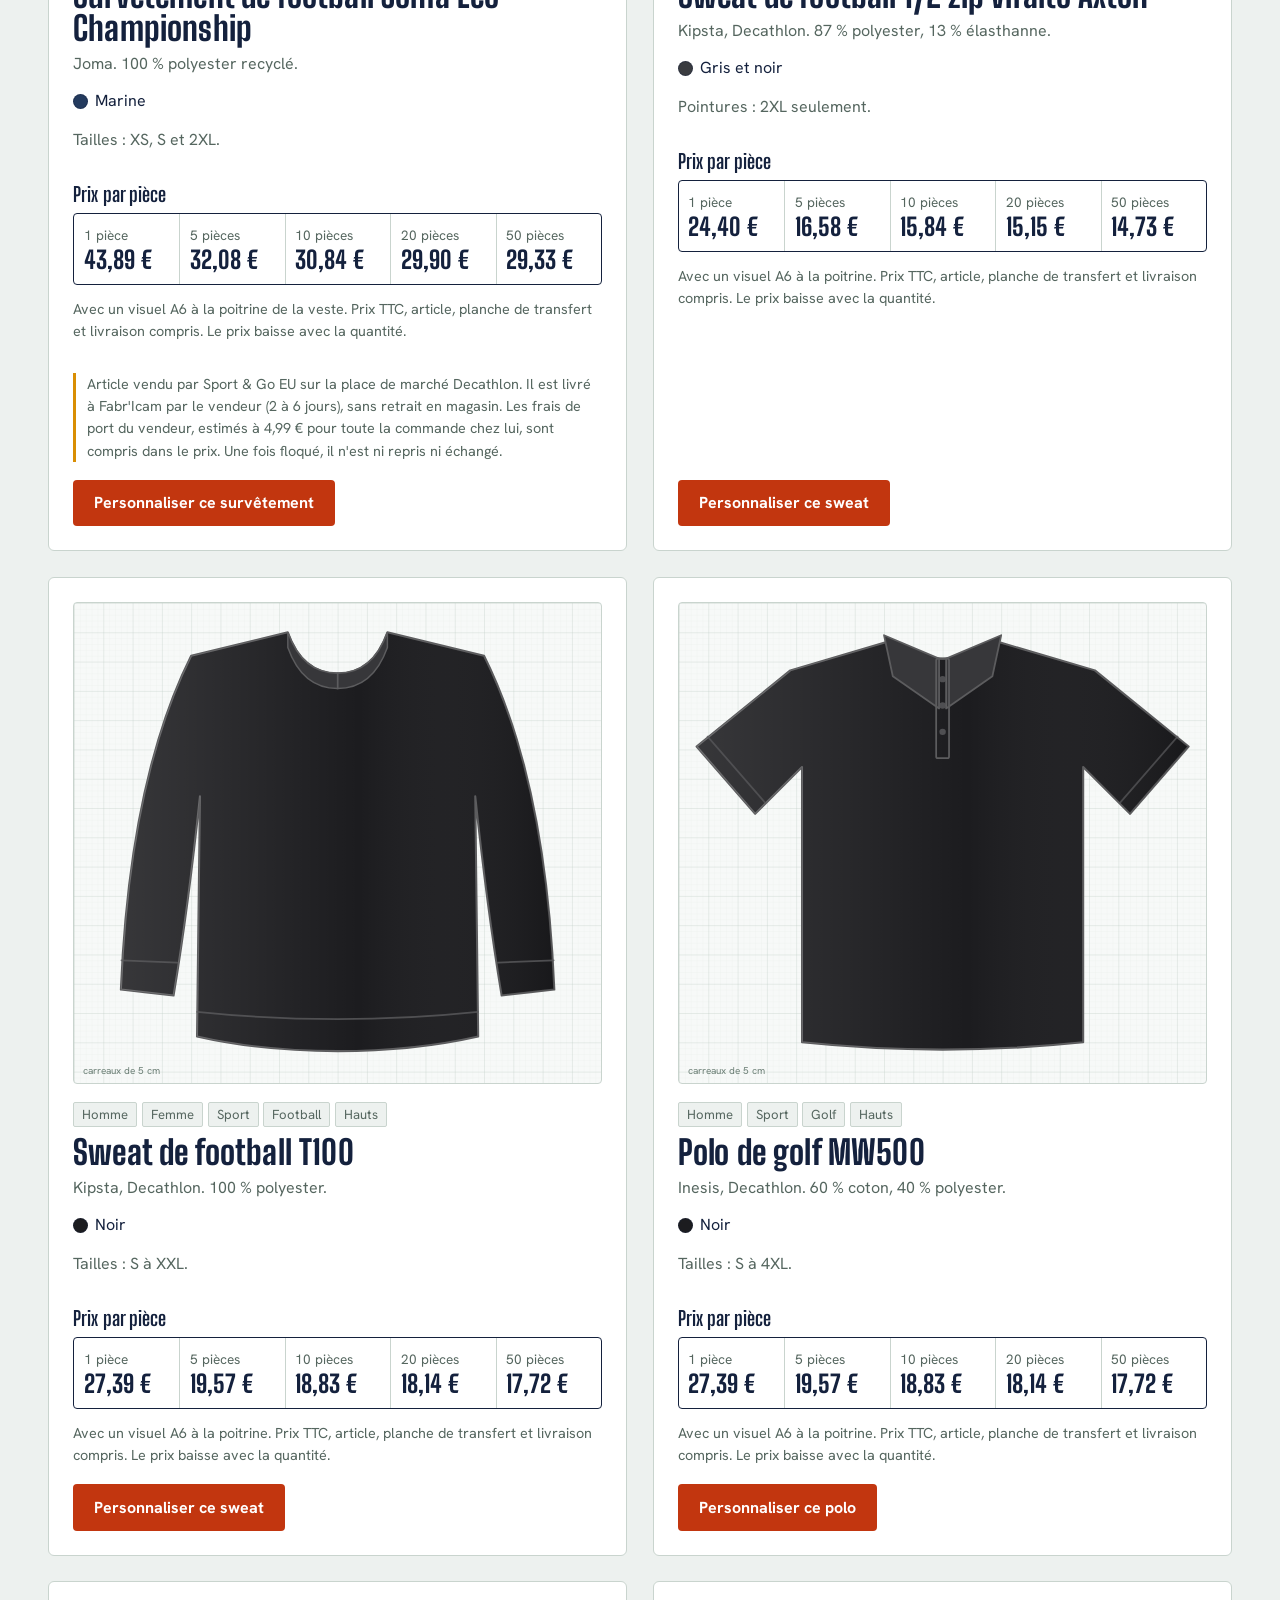
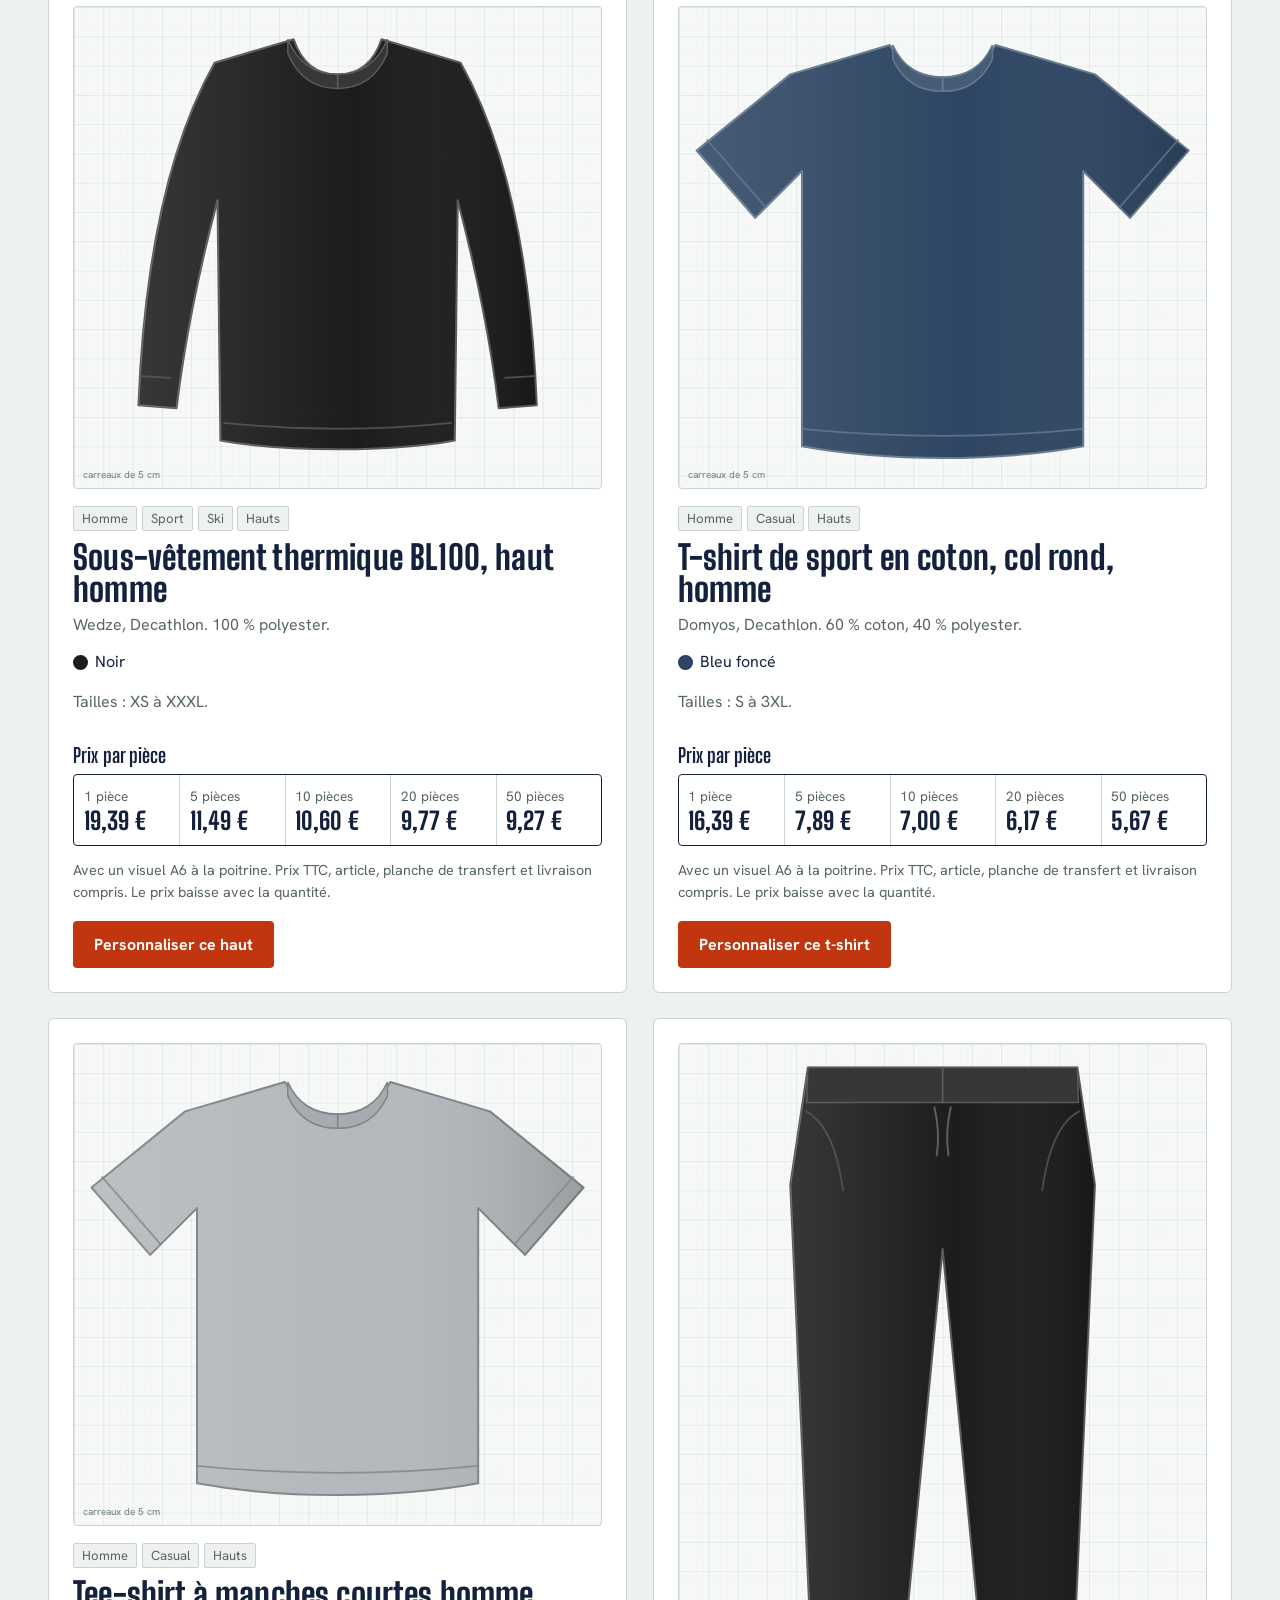
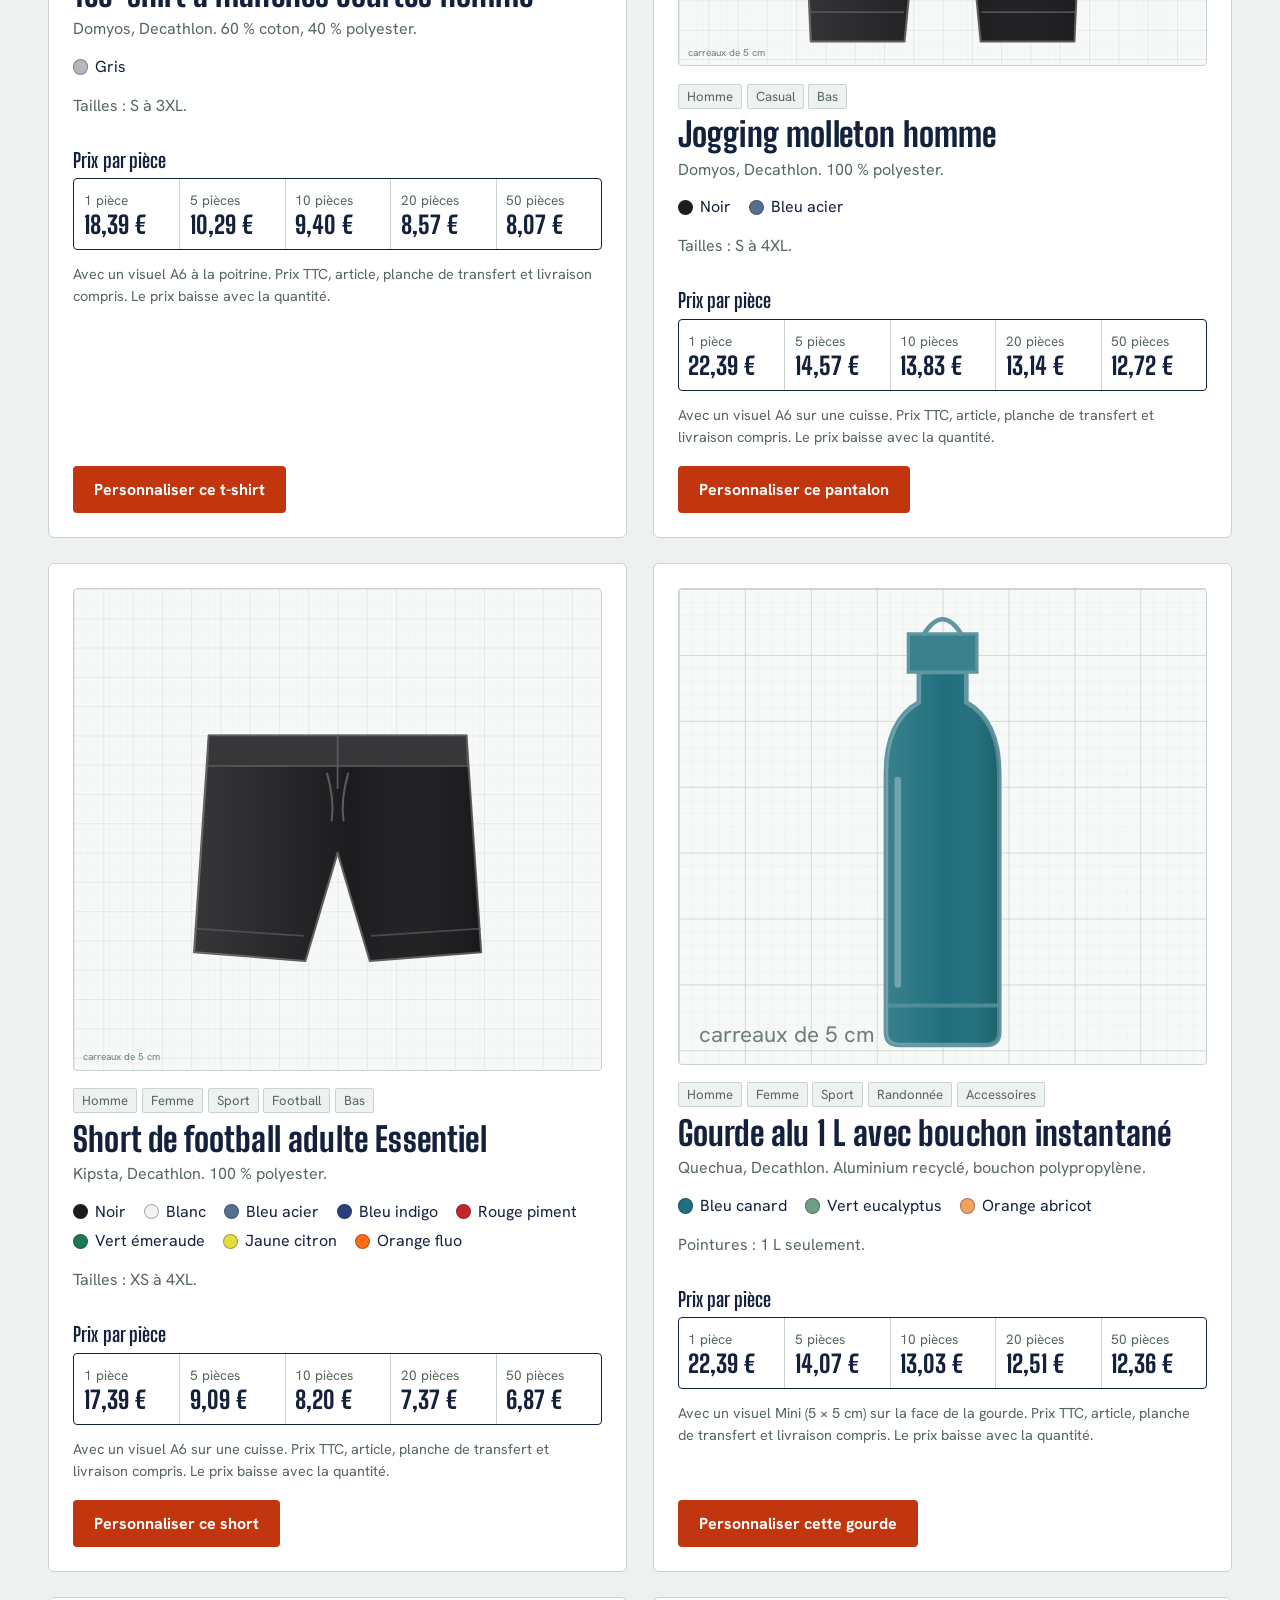
==== commit 2eb4c82b: "Version 3.3.0 : page atelier (fiche de fabrication, planches PNG, base d'achats) Nouvelle page ateli" ====
--- a/index.html
+++ b/index.html
@@ -30,7 +30,7 @@
 
   <footer class="site-footer">
     <p>Le service de flocage de Fabr'Icam pour les associations de l'Icam Toulouse. Une question : <a id="foot-mail" href="https://mail.google.com/mail/?view=cm&fs=1&to=fabricam.toulouse%40icam.fr" target="_blank" rel="noopener">fabricam.toulouse@icam.fr</a></p>
-    <p><a href="#/atelier">Espace atelier</a></p>
+    <p><a href="atelier.html">Espace atelier</a></p>
   </footer>
 
   <div id="toast" class="toast" role="status" aria-live="polite"></div>
@@ -41,6 +41,5 @@
   <script src="js/engine.js"></script>
   <script src="js/preview.js"></script>
   <script src="js/app.js"></script>
-  <script src="js/atelier.js"></script>
 </body>
 </html>
--- a/css/style.css
+++ b/css/style.css
@@ -120,6 +120,9 @@
 .p-photo.duo { grid-template-columns: 1fr 1fr; align-items: center; }
 .p-photo .cell { position: relative; display: grid; place-items: center; min-width: 0; }
 .p-photo.duo .cell + .cell { border-left: 1px solid var(--line); }
+.p-photo.duo[data-n="3"] { grid-template-columns: repeat(3, 1fr); }
+.p-photo.duo[data-n="4"] .cell:nth-child(n+3) { border-top: 1px solid var(--line); }
+.p-photo.duo[data-n="4"] .cell:nth-child(3) { border-left: 0; }
 .p-media { min-width: 0; }
 .p-thumbs { display: flex; flex-wrap: wrap; gap: .35rem; margin-top: .5rem; }
 .p-thumbs button { width: 46px; height: 46px; padding: 0; border: 1px solid var(--line); border-radius: var(--r); background: #f7f9f8; cursor: pointer; overflow: hidden; }
@@ -242,33 +245,6 @@
 .toast { position: fixed; left: 50%; bottom: 1.2rem; transform: translateX(-50%); background: var(--ink); color: #fff; padding: .75rem 1.1rem; border-radius: var(--r); max-width: min(92vw, 34rem); font-size: .95rem; opacity: 0; pointer-events: none; transition: opacity .2s; z-index: 40; }
 .toast.on { opacity: 1; }
 
-/* ---------- atelier ---------- */
-.atelier { padding-bottom: 2rem; }
-.lead-s { max-width: 40rem; color: var(--muted); }
-.loader { display: flex; flex-wrap: wrap; gap: .7rem; margin: 1rem 0 1.5rem; }
-.a-block { background: var(--paper); border: 1px solid var(--line); border-radius: 6px; padding: 1.2rem 1.4rem 1.4rem; margin-bottom: 1.2rem; }
-.a-block h2 { font-size: 1.7rem; margin-bottom: .9rem; }
-.a-head h2 { font-size: 2.2rem; }
-.a-head blockquote { margin: .6rem 0 0; padding-left: .9rem; border-left: 3px solid var(--heat); color: var(--muted); }
-.tbl { width: 100%; border-collapse: collapse; font-size: .95rem; }
-.tbl th { text-align: left; font-size: .85rem; color: var(--muted); font-weight: 600; padding: .45rem .7rem; border-bottom: 1px solid var(--ink); white-space: nowrap; }
-.tbl td { padding: .45rem .7rem; border-bottom: 1px solid #e6ece9; vertical-align: top; }
-.tbl .num { text-align: right; font-variant-numeric: tabular-nums; }
-.tag { font-size: .8rem; background: var(--mat); color: #fff; padding: .05rem .4rem; border-radius: 3px; margin-left: .3rem; }
-.warn-line { color: var(--warn-ink); background: var(--warn-bg); padding: .6rem .8rem; border-left: 4px solid var(--warn-bar); border-radius: var(--r); margin: .9rem 0 0; font-size: .92rem; }
-.ok-line { color: var(--mat); margin: .9rem 0 0; font-size: .92rem; font-weight: 600; }
-.sheetfig { margin: 0 0 1.4rem; }
-.sheetfig figcaption { font-weight: 600; margin-bottom: .5rem; }
-.sheetscroll { overflow: auto; max-height: 560px; border: 1px solid var(--line); border-radius: var(--r); background: repeating-linear-gradient(45deg, #f4f7f6, #f4f7f6 6px, #eef2f0 6px, #eef2f0 12px); padding: .6rem; }
-.sheet { display: block; max-width: none; background: #fff; }
-.key { font-size: .85rem; }
-.notes { margin: 0; padding-left: 1.2rem; }
-.notes li + li { margin-top: .4rem; }
-.imgs { display: grid; grid-template-columns: repeat(auto-fill, minmax(180px, 1fr)); gap: 1rem; }
-.imgs figure { margin: 0; border: 1px solid var(--line); border-radius: var(--r); padding: .6rem; font-size: .88rem; }
-.imgs img { width: 100%; height: 150px; object-fit: contain; background: repeating-conic-gradient(#e8eeea 0% 25%, #fff 0% 50%) 50% / 16px 16px; display: block; margin-bottom: .4rem; }
-.empty { color: var(--muted); }
-
 /* ---------- petits écrans ---------- */
 @media (max-width: 960px) {
   .hero { grid-template-columns: 1fr; }
@@ -294,10 +270,8 @@
   * { scroll-behavior: auto !important; transition: none !important; }
 }
 @media print {
-  .top-note, .filtres, .f-count, .p-zoom, .lightbox, .site-header, .site-footer, .loader, .cfg-head, .toast, .skip { display: none !important; }
+  .top-note, .filtres, .f-count, .p-zoom, .lightbox, .site-header, .site-footer, .cfg-head, .toast, .skip { display: none !important; }
   body { background: #fff; }
-  .a-block { break-inside: avoid; border-color: #999; }
-  .sheetscroll { max-height: none; overflow: visible; }
 }
 
 /* ---------- pack, total par produit, divers ---------- */
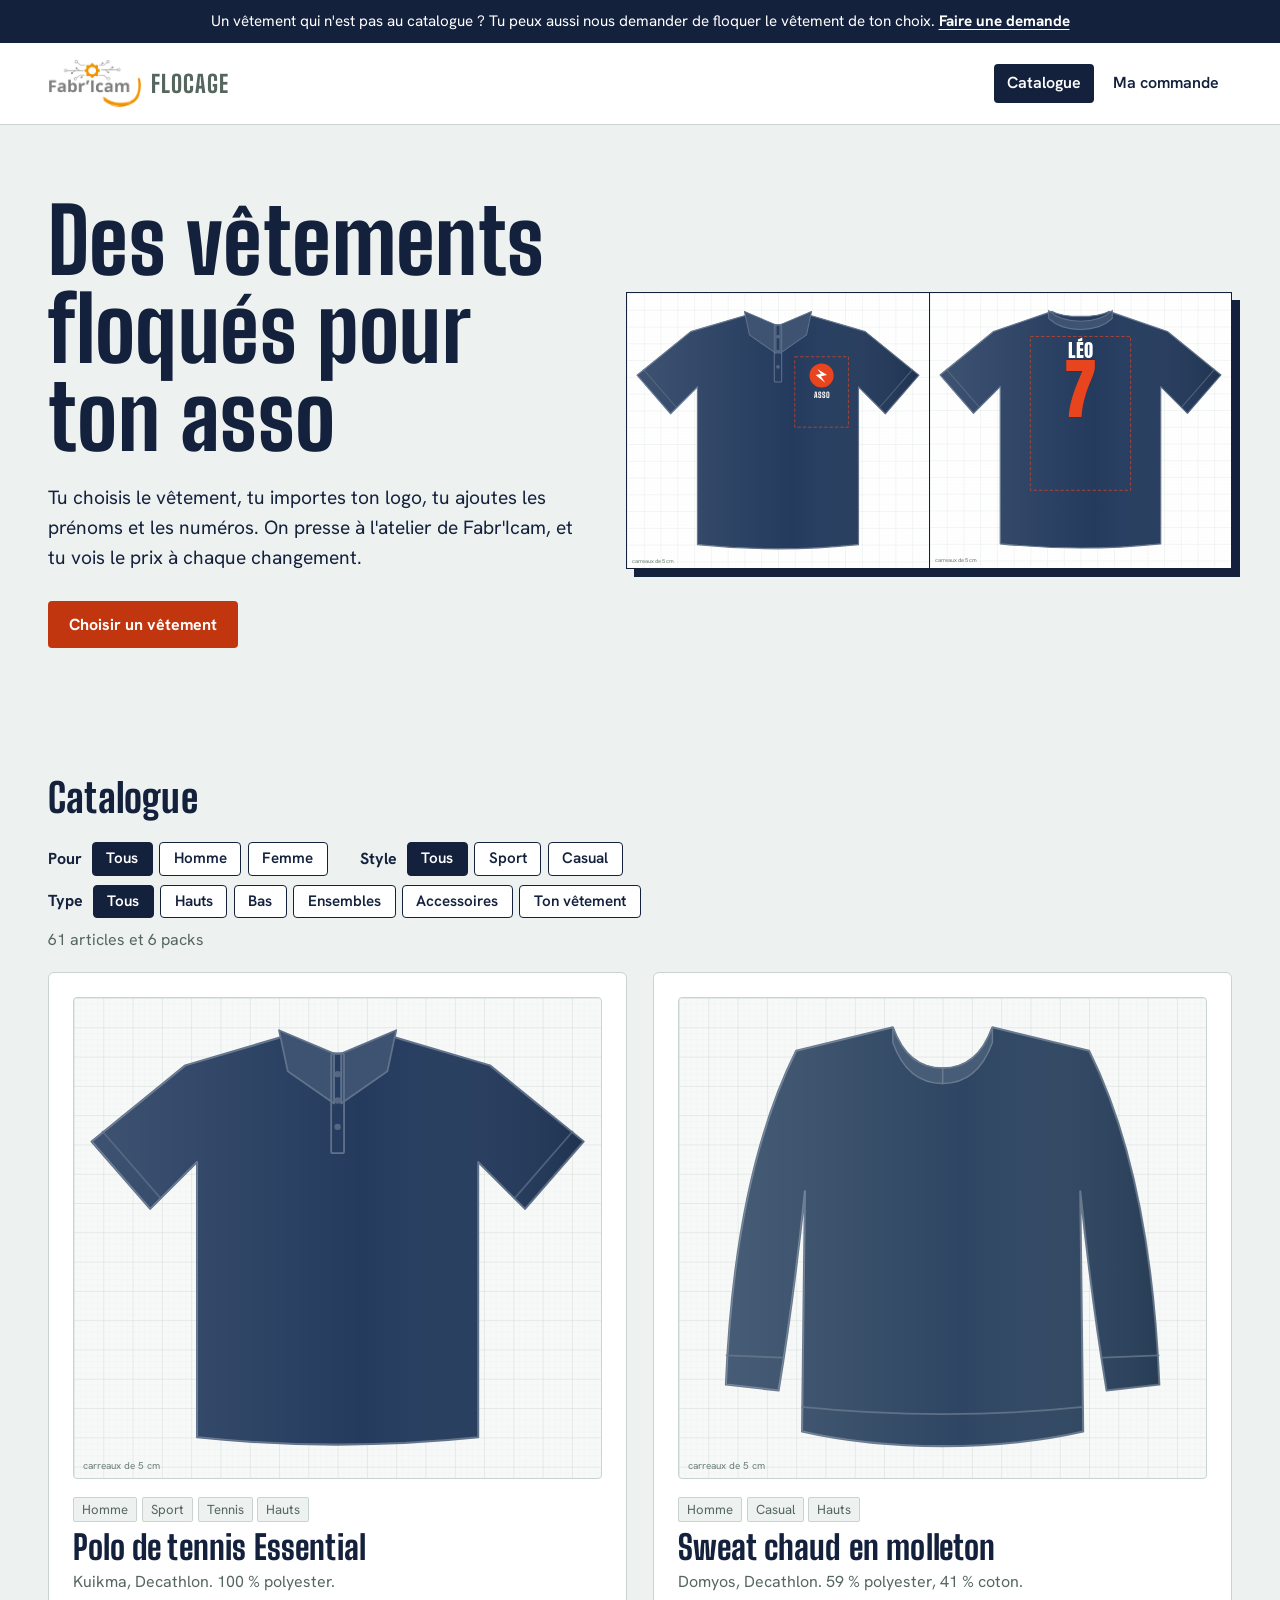
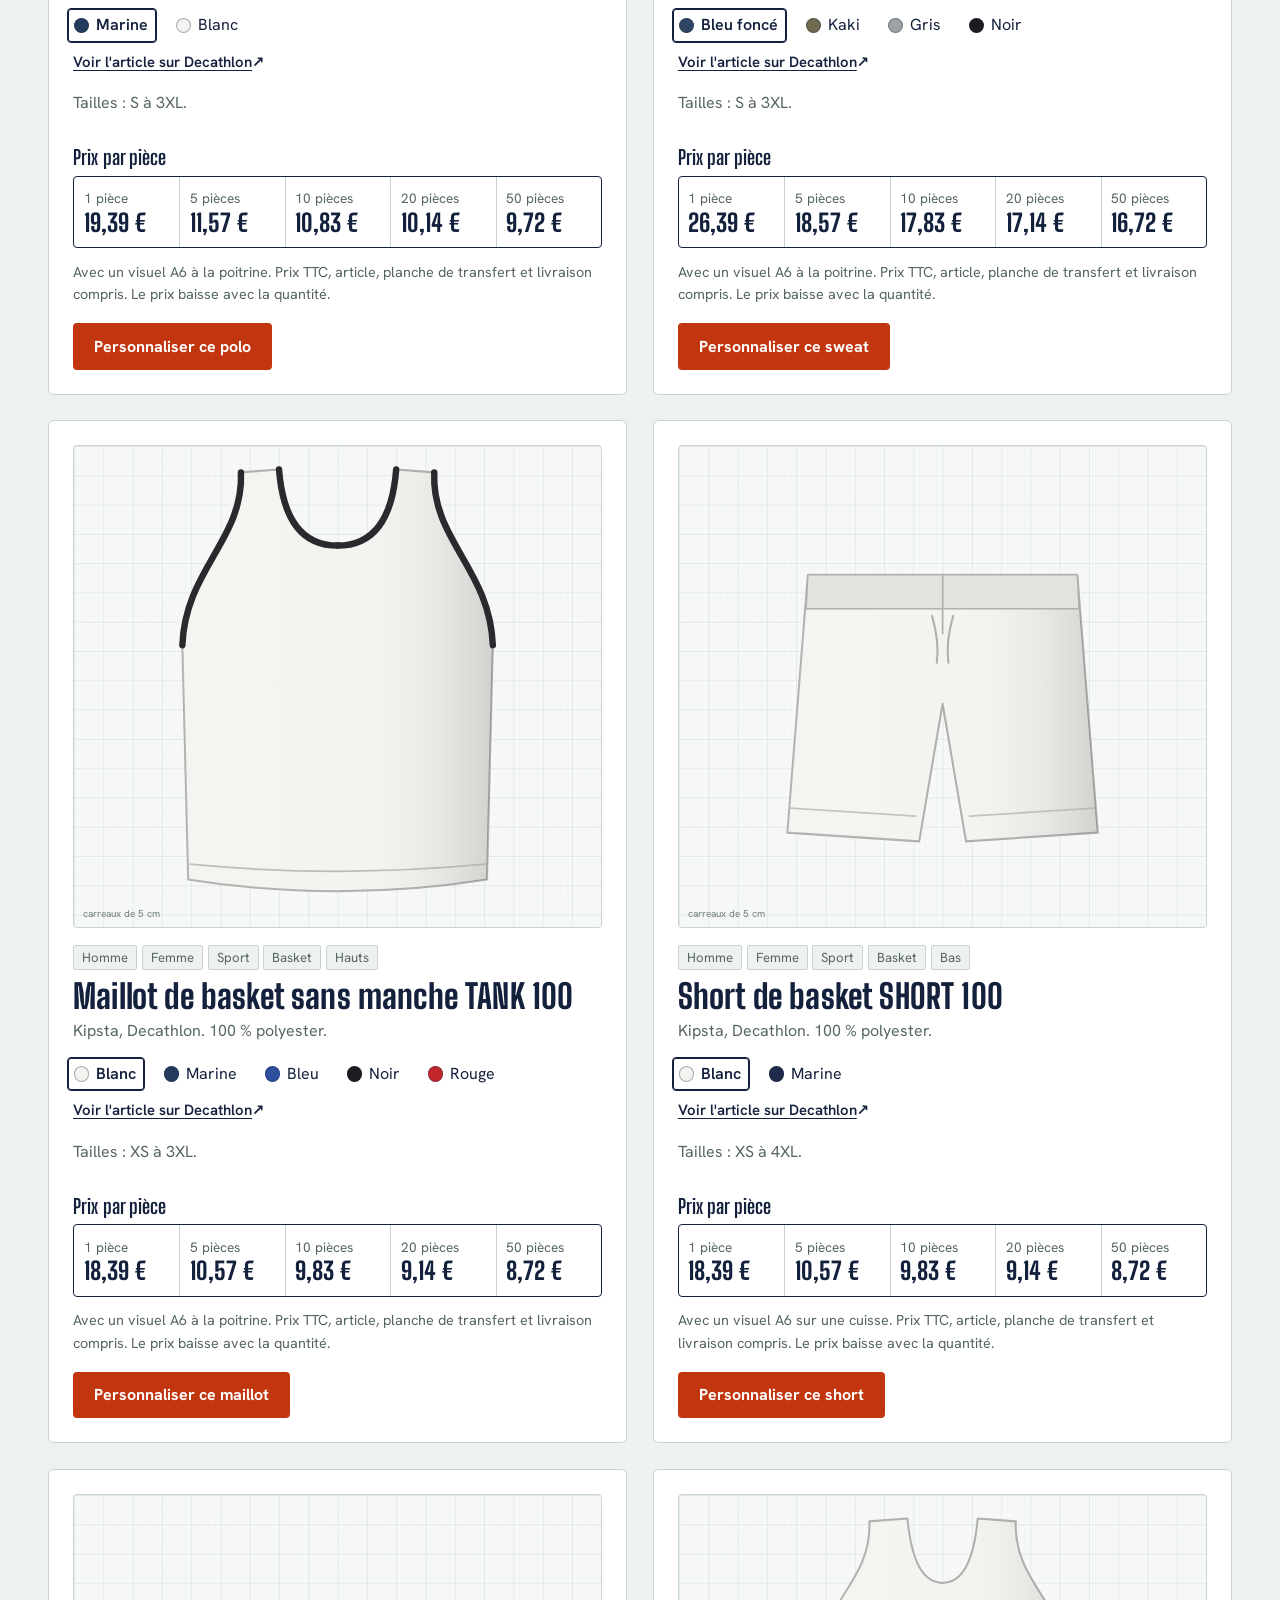
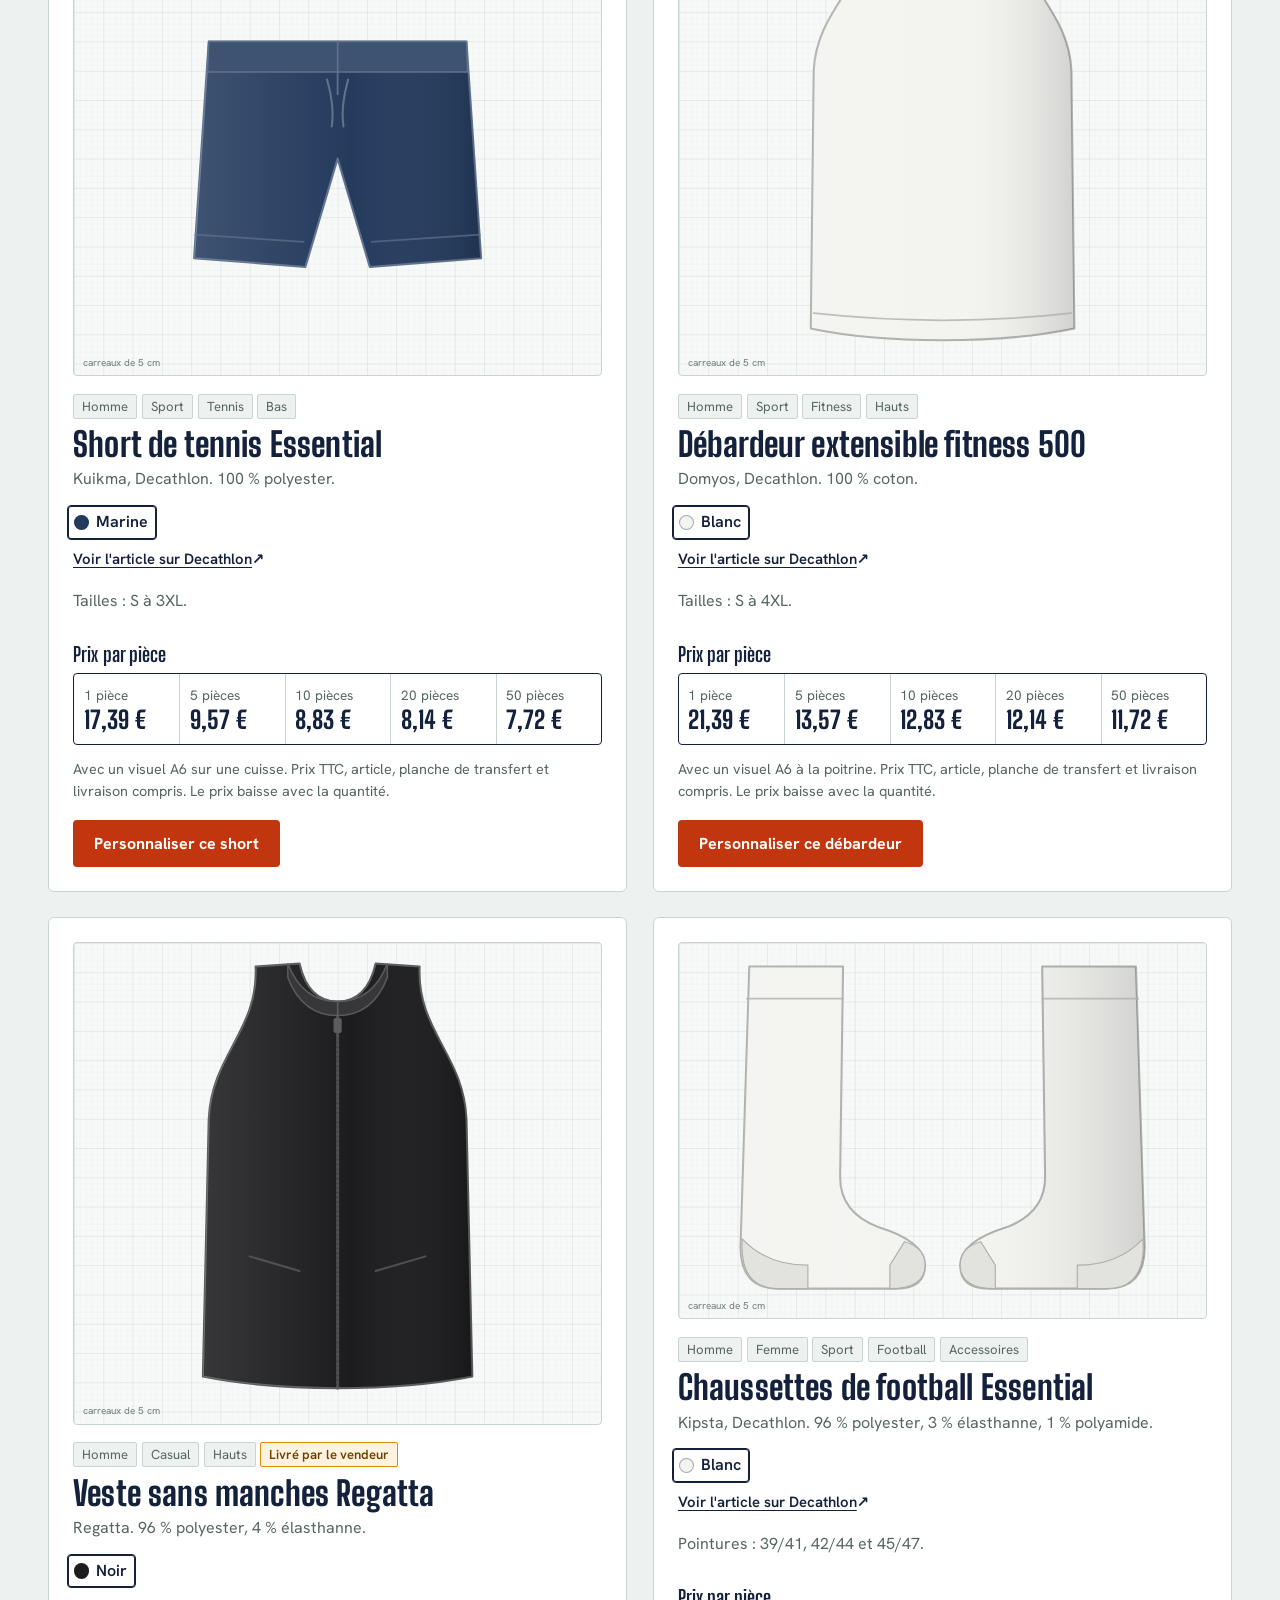
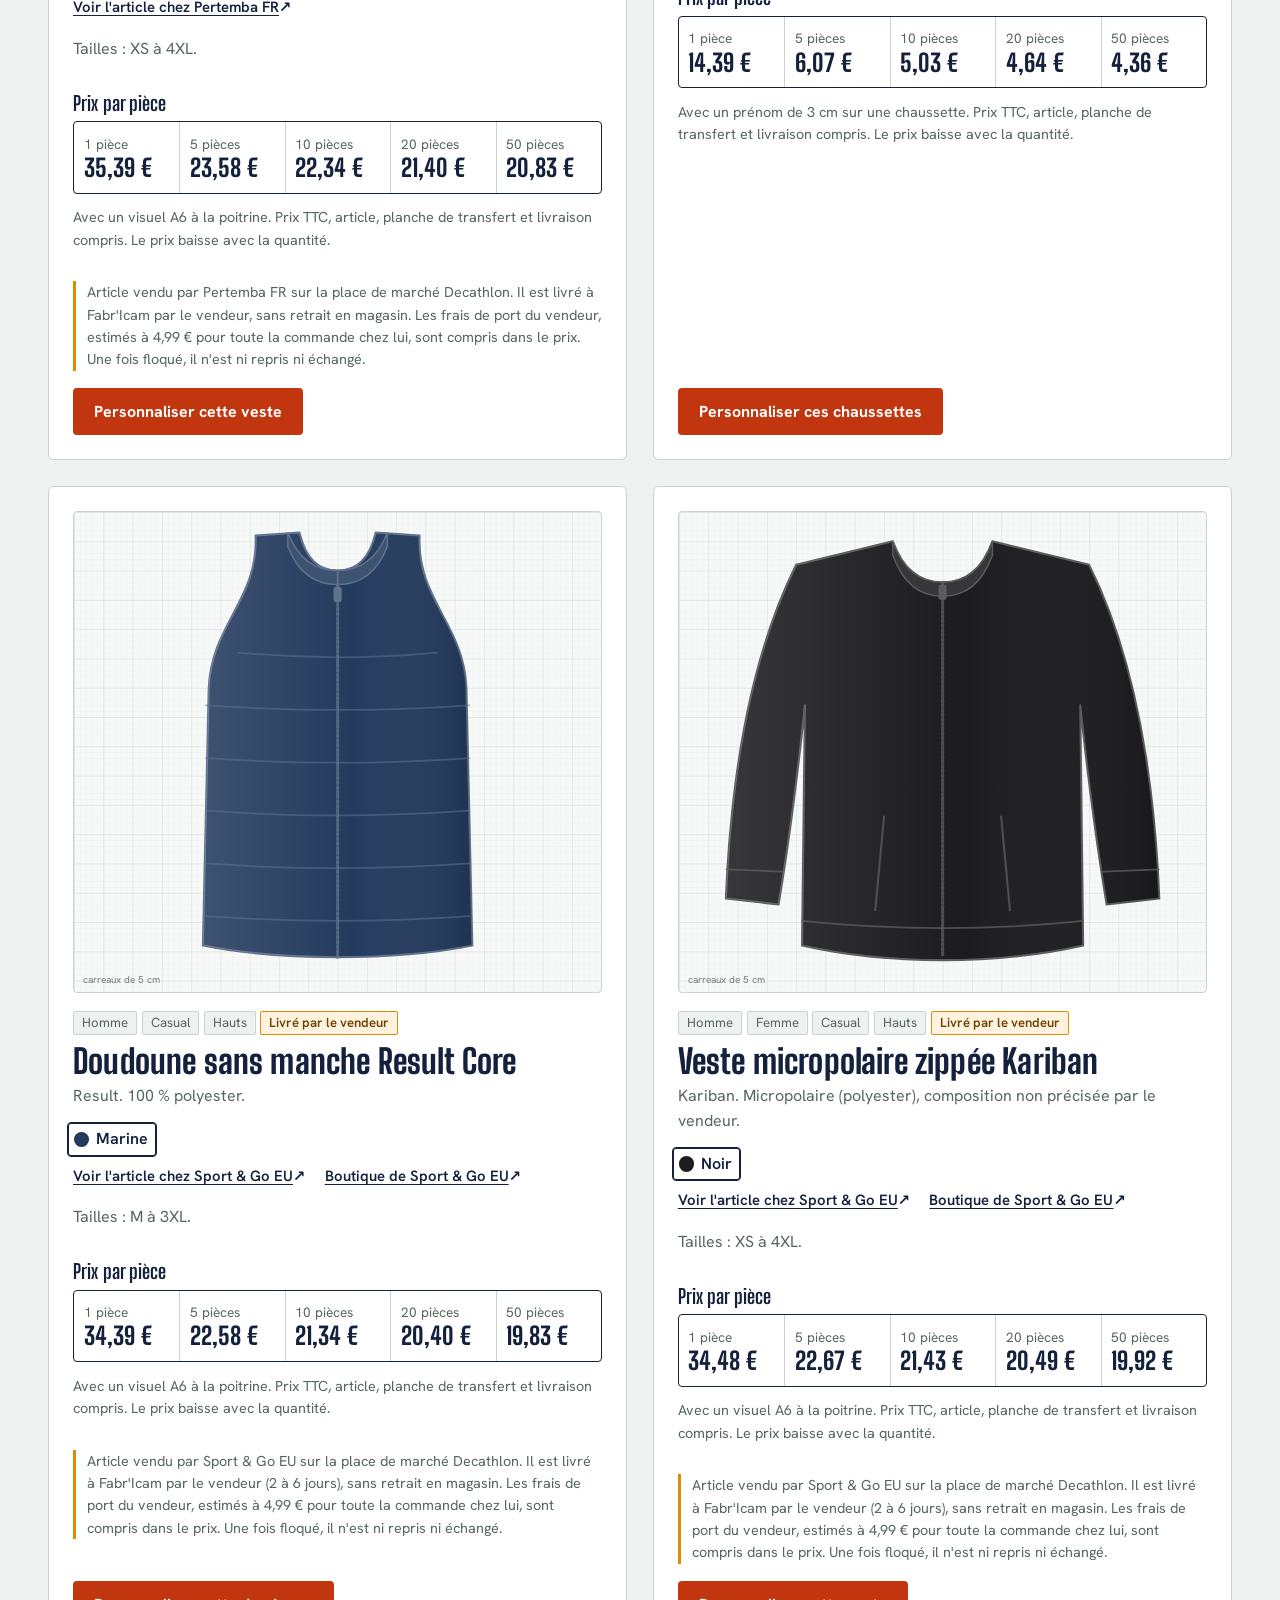
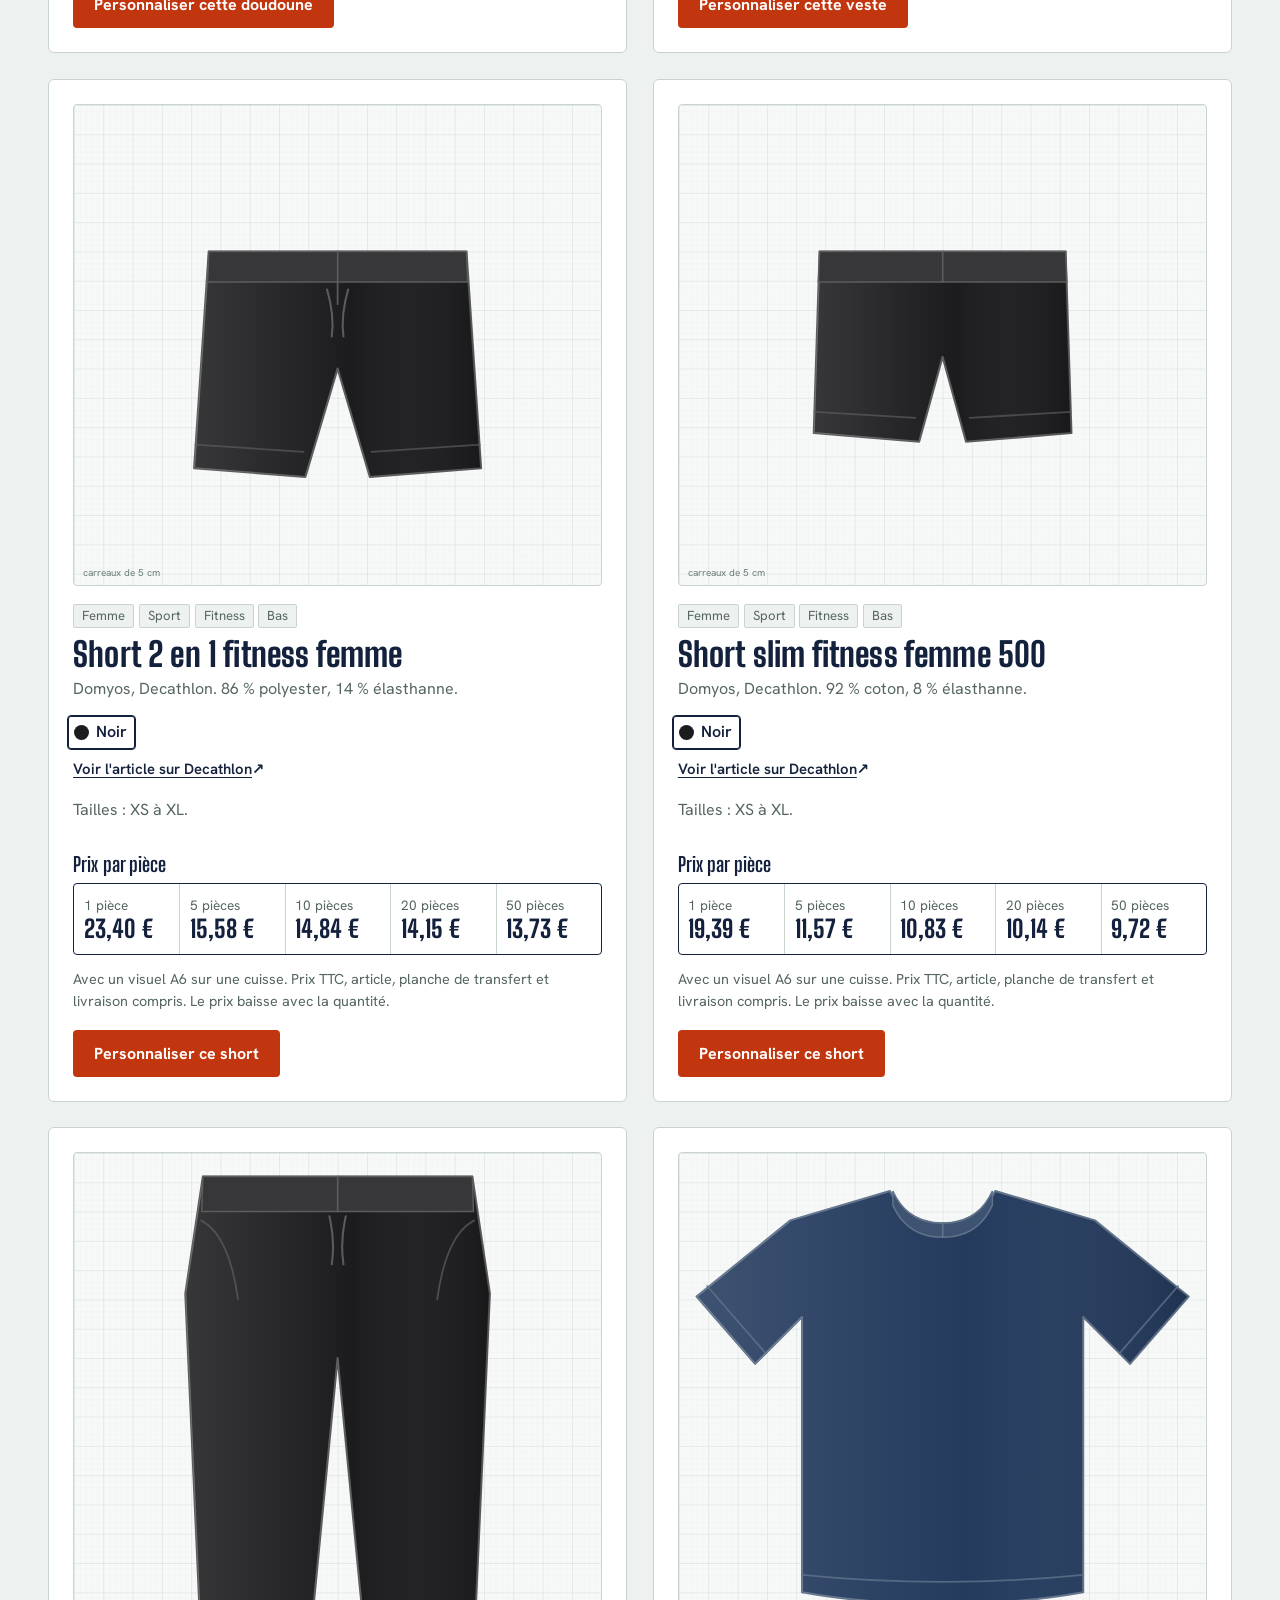
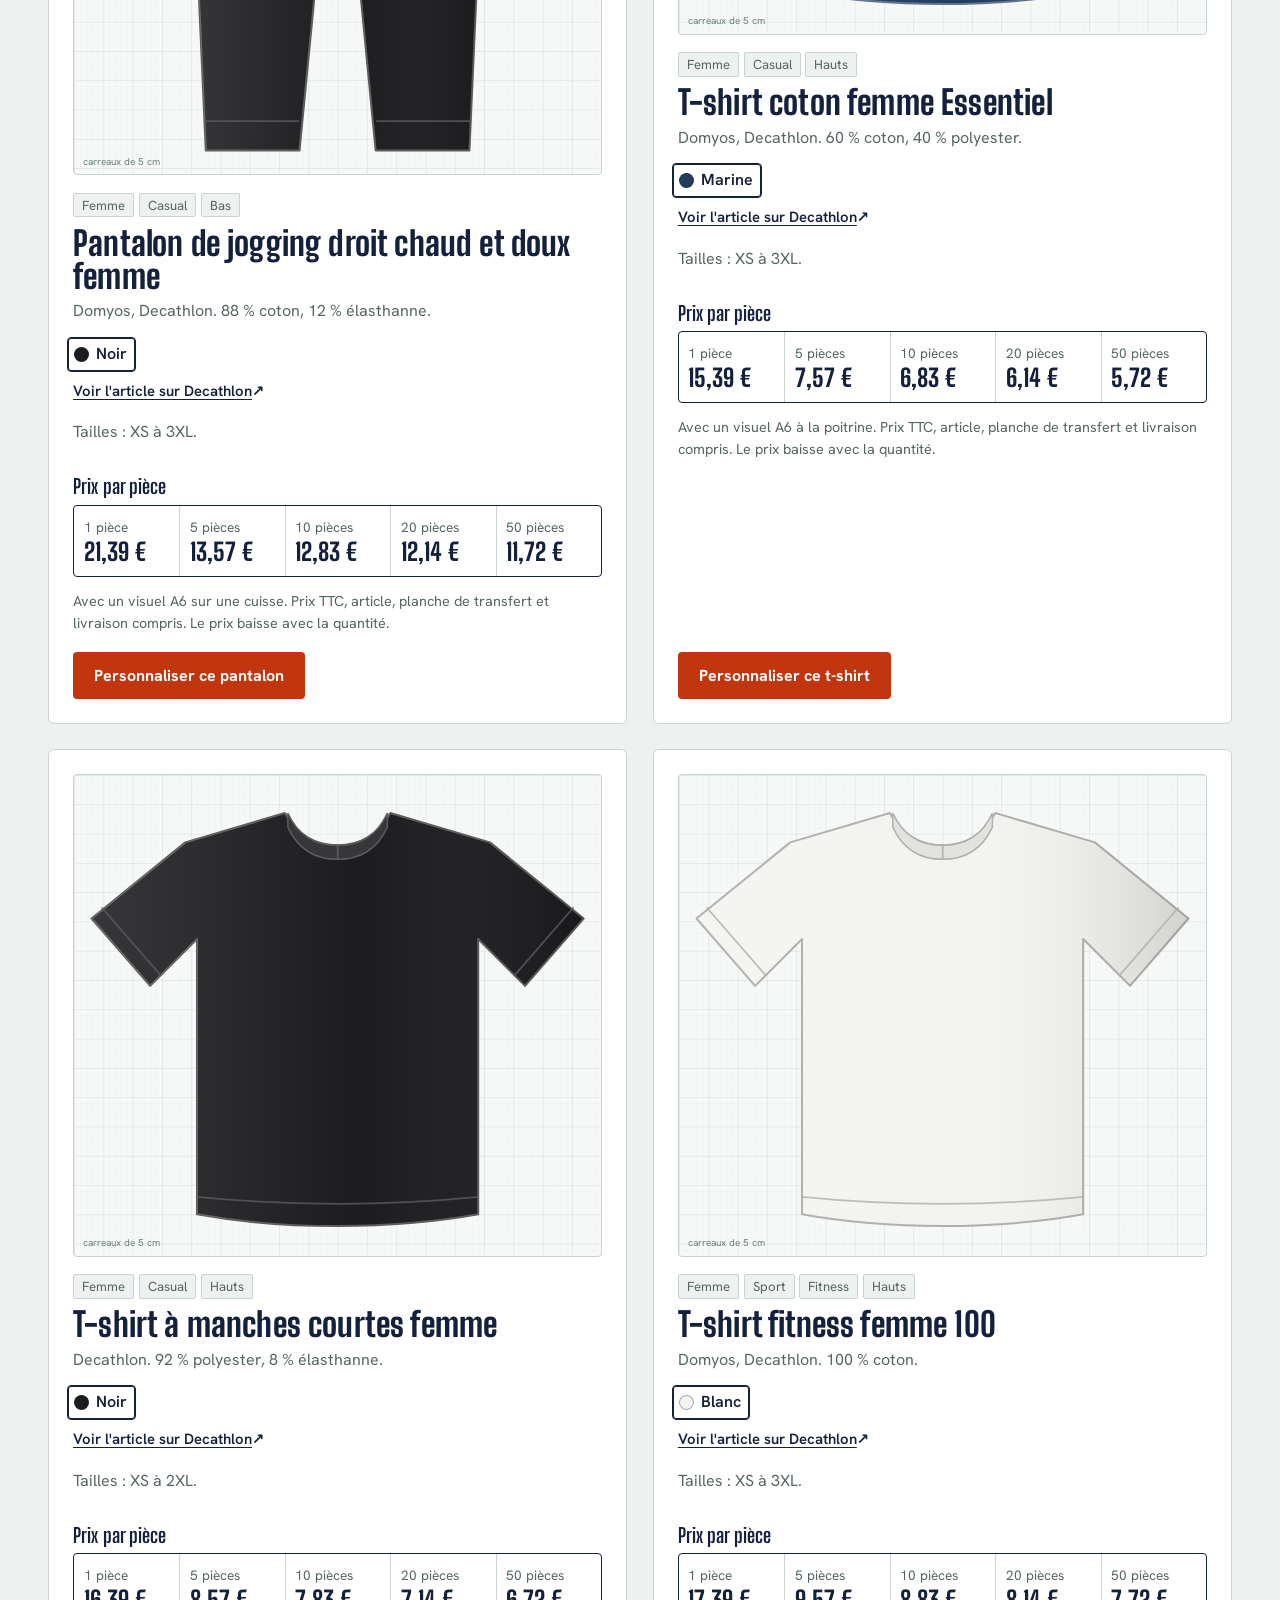
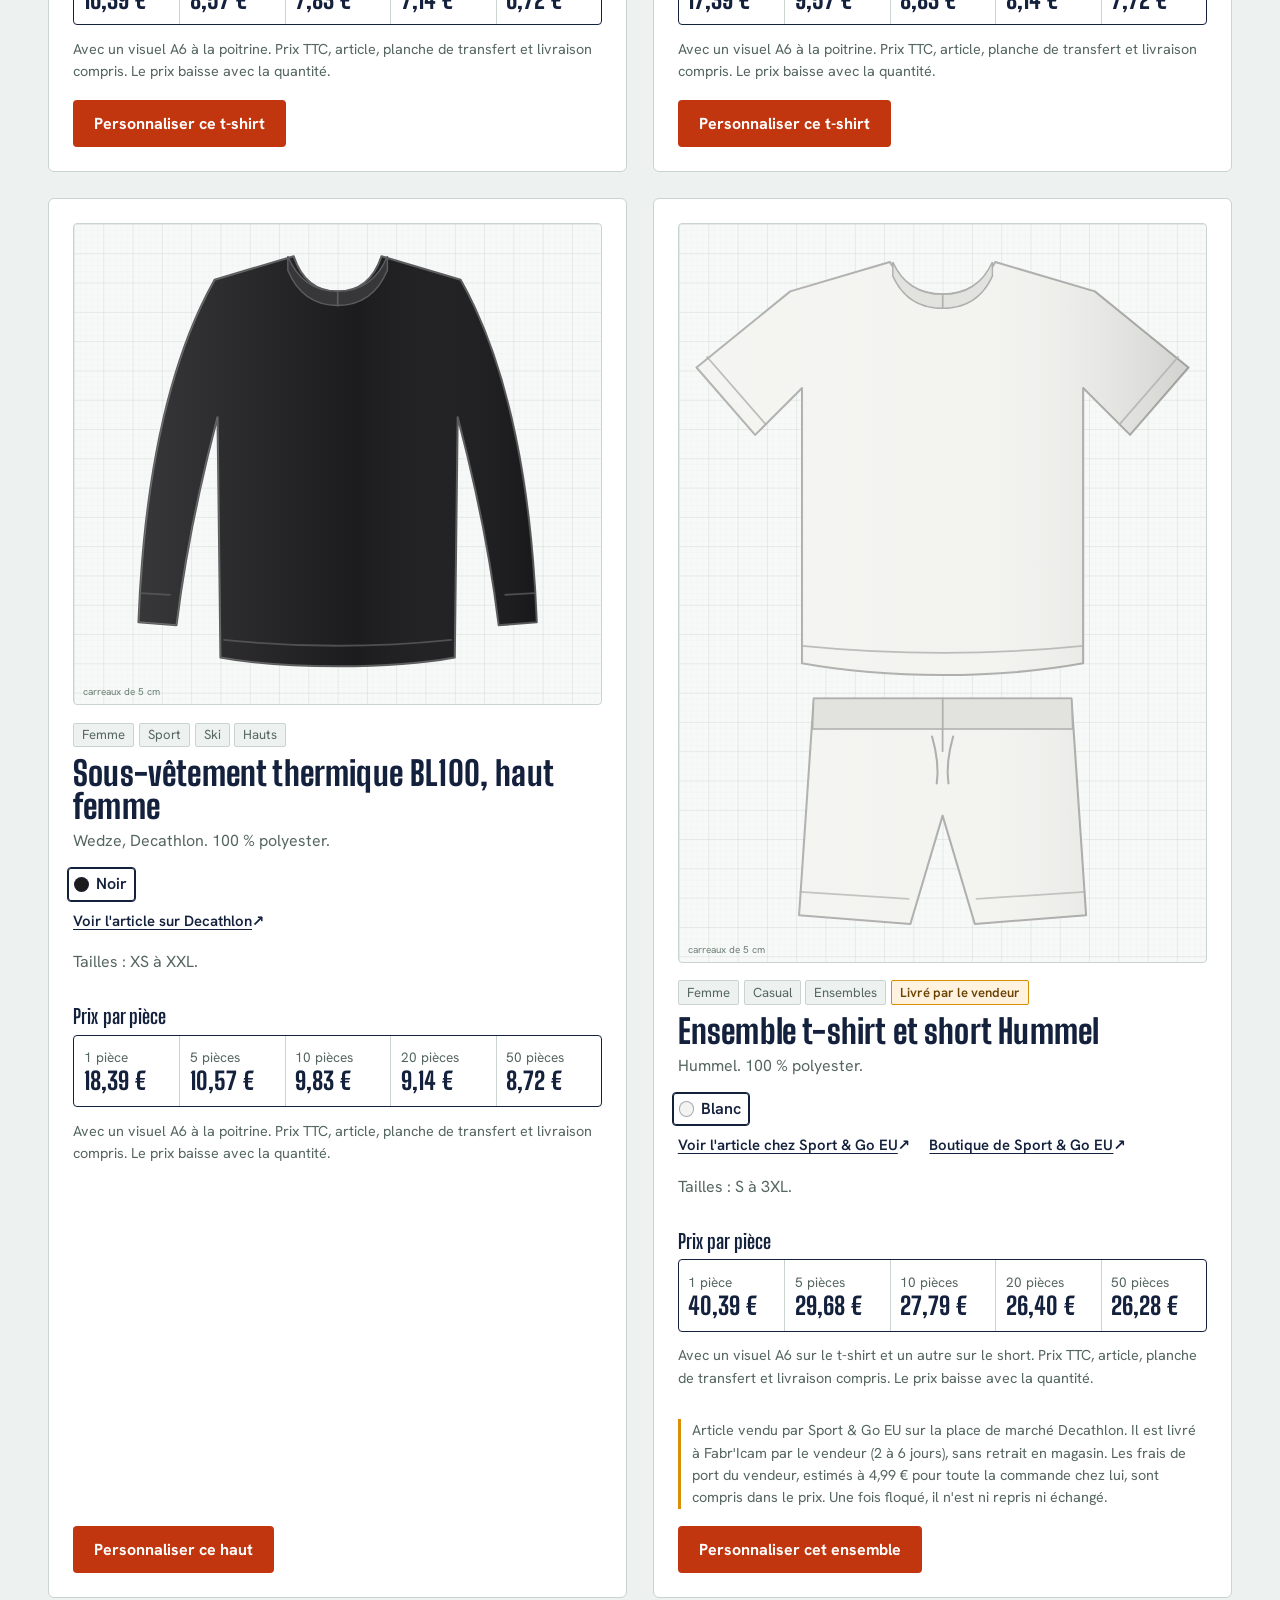
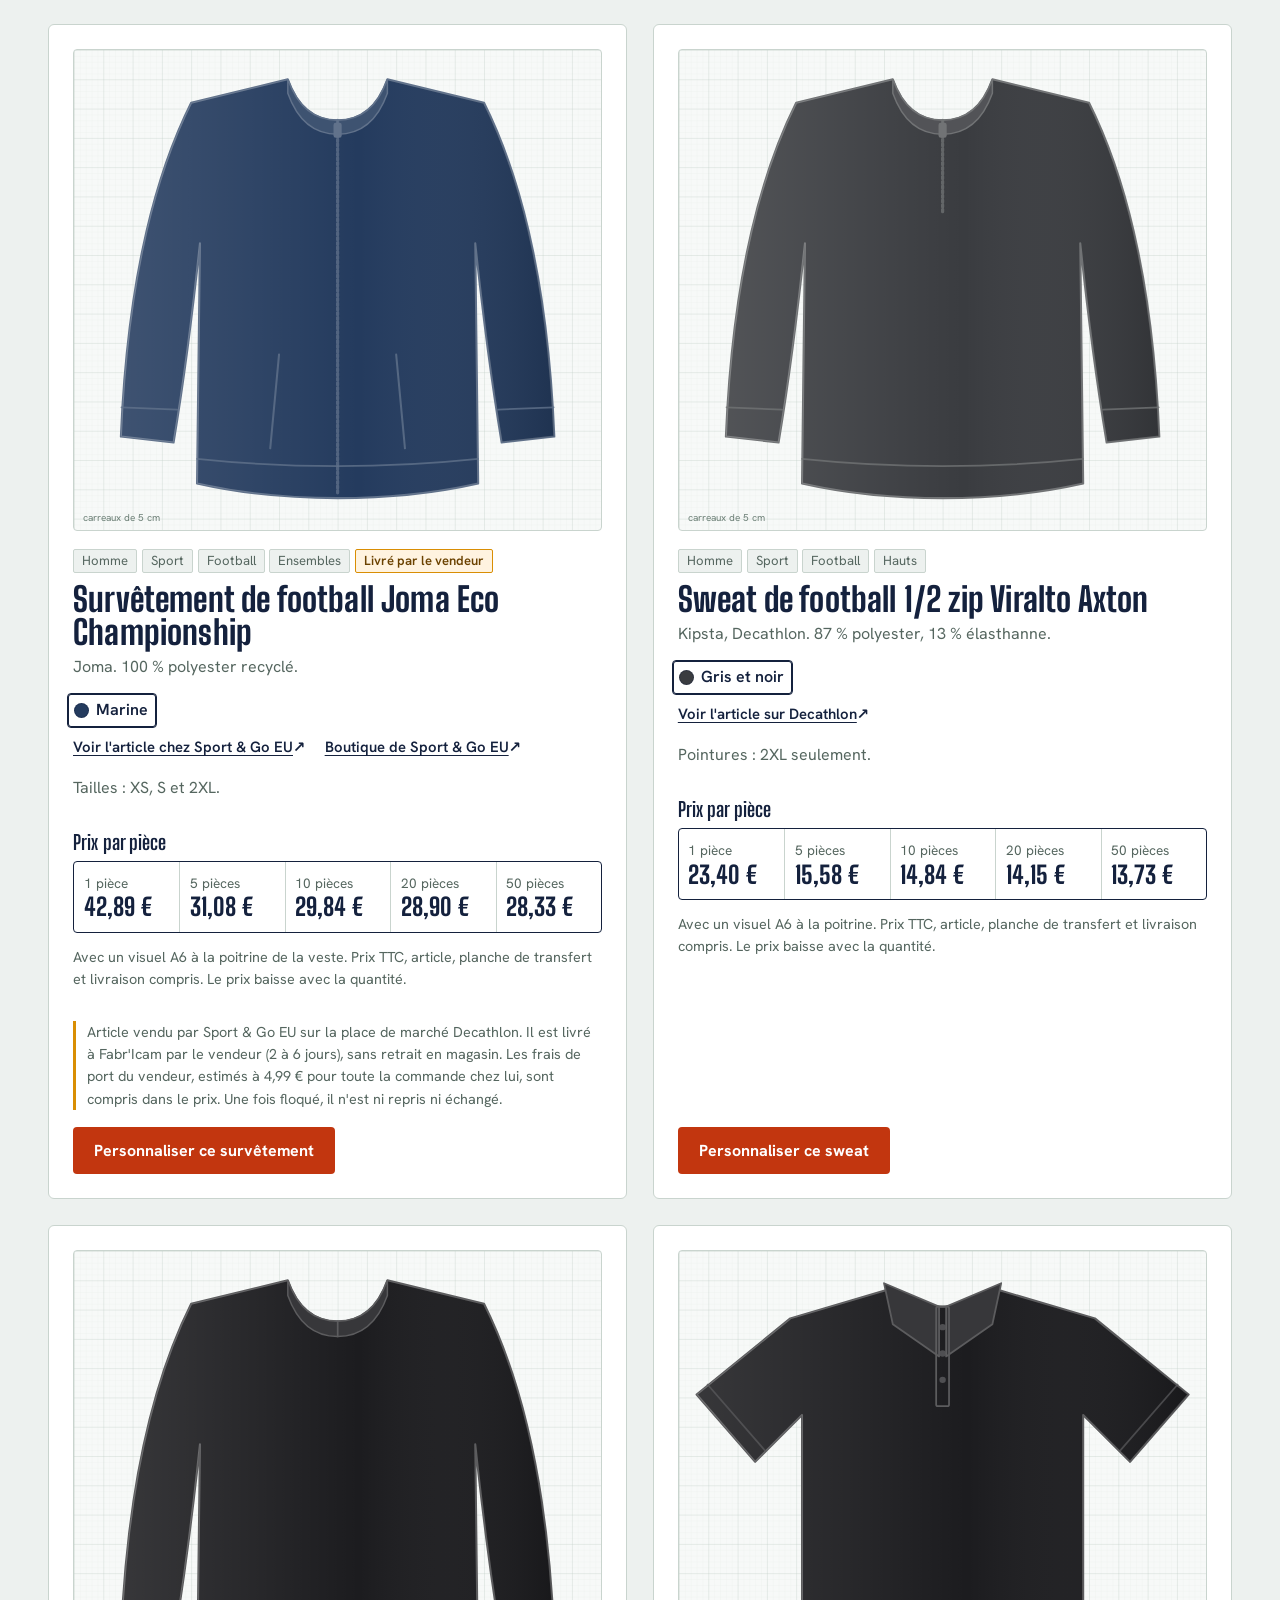
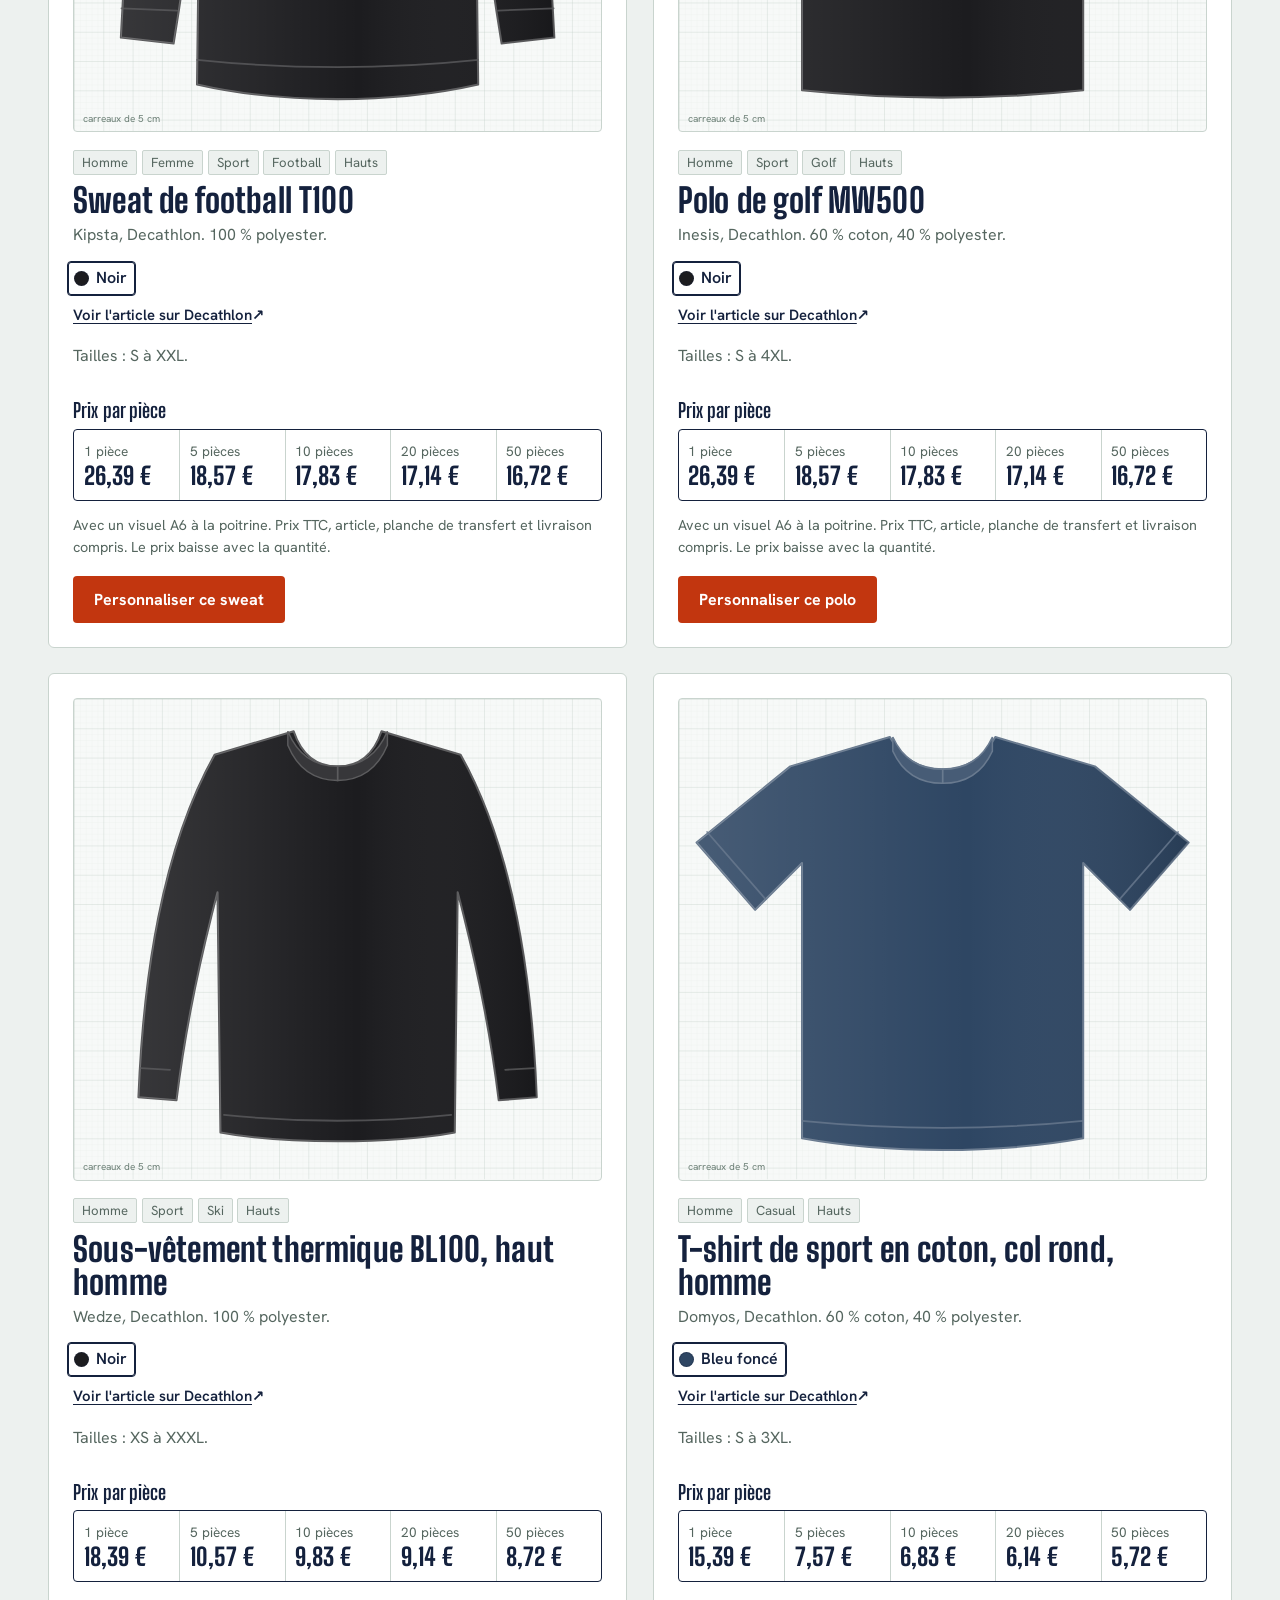
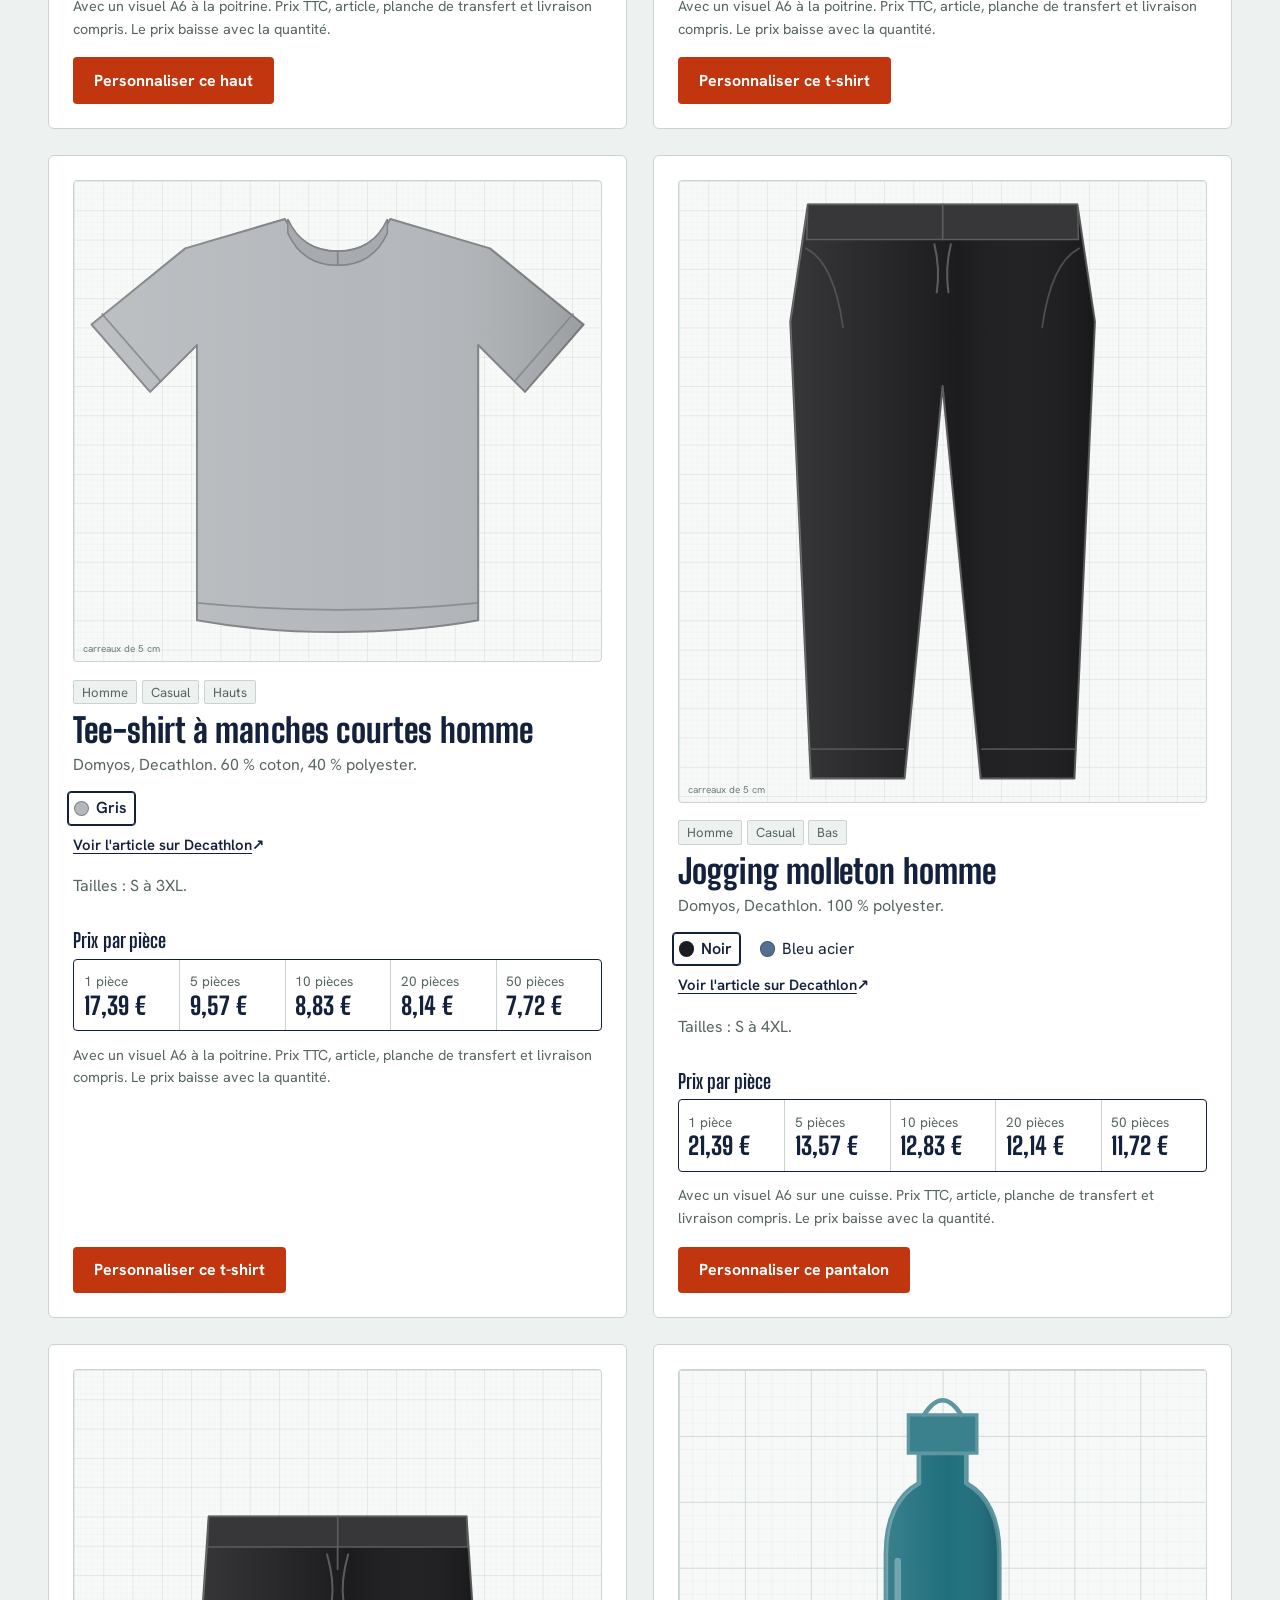
==== commit dcdc0d7f: "Version 5.1.0 : fiches de paiement et factures en PDF, logo Fabr'Icam partout Nouvel onglet « Paieme" ====
--- a/index.html
+++ b/index.html
@@ -5,6 +5,8 @@
   <meta name="viewport" content="width=device-width, initial-scale=1">
   <title>Fabr'Icam Flocage</title>
   <meta name="robots" content="noindex, nofollow">
+  <link rel="icon" type="image/png" sizes="32x32" href="img/icone-32.png">
+  <link rel="apple-touch-icon" href="img/icone-180.png">
   <meta name="description" content="Service de flocage de polos pour les associations de l'Icam : configure, vois le prix, envoie ta demande.">
   <link rel="preconnect" href="https://fonts.googleapis.com">
   <link rel="preconnect" href="https://fonts.gstatic.com" crossorigin>
@@ -19,7 +21,7 @@
   </aside>
 
   <header class="site-header">
-    <a class="brand" href="#/"><span class="mark" aria-hidden="true"></span><span id="brand-name">Fabr'Icam Flocage</span></a>
+    <a class="brand" href="#/"><img class="brand-logo" src="img/logo-fabricam.png" alt="Fabr'Icam" width="782" height="414"><span id="brand-name">Fabr'Icam Flocage</span></a>
     <nav class="nav" aria-label="Navigation principale">
       <a href="#/">Catalogue</a>
       <a href="#/configurer" data-cfg>Ma commande</a>
@@ -30,7 +32,7 @@
 
   <footer class="site-footer">
     <p>Le service de flocage de Fabr'Icam pour les associations de l'Icam Toulouse. Une question : <a id="foot-mail" href="https://mail.google.com/mail/?view=cm&fs=1&to=fabricam.toulouse%40icam.fr" target="_blank" rel="noopener">fabricam.toulouse@icam.fr</a></p>
-    <p><a href="atelier.html">Espace atelier</a></p>
+    <p class="foot-brand"><img src="img/logo-fabricam.png" alt="Fabr'Icam" width="782" height="414"> <a href="atelier.html">Espace atelier</a></p>
   </footer>
 
   <div id="toast" class="toast" role="status" aria-live="polite"></div>
--- a/css/style.css
+++ b/css/style.css
@@ -139,6 +139,18 @@
 .swatches { list-style: none; display: flex; flex-wrap: wrap; gap: .3rem 1.1rem; margin: 0 0 .5rem; padding: 0; }
 .swatches li { display: inline-flex; align-items: center; gap: .45rem; flex-wrap: wrap; }
 .sw { width: .95rem; height: .95rem; border-radius: 50%; border: 1px solid rgba(20, 33, 61, .35); display: inline-block; flex: none; }
+/* couleur cliquable : la photo du catalogue change avec elle */
+.sw-btn { display: inline-flex; align-items: center; gap: .45rem; padding: .25rem .5rem .25rem .35rem; margin: 0 0 0 -.35rem; font: inherit; color: inherit; background: none; border: 1px solid transparent; border-radius: var(--r); cursor: pointer; text-align: left; }
+.sw-btn:hover { background: var(--film); }
+.sw-btn[aria-pressed="true"] { border-color: var(--ink); box-shadow: inset 0 0 0 1px var(--ink); font-weight: 600; }
+/* raccourcis vers Decathlon ou le vendeur */
+.p-liens { display: flex; flex-wrap: wrap; gap: .3rem 1.2rem; margin: 0 0 .7rem; font-size: .93rem; }
+.p-liens:empty { display: none; }
+.lien-ext { color: var(--ink); font-weight: 600; text-decoration: underline; text-underline-offset: 3px; }
+.lien-ext::after { content: " \2197"; text-decoration: none; display: inline-block; }
+.lien-ext:hover { color: var(--heat-strong); }
+.rupt-note { flex-basis: 100%; font-size: .88rem; color: var(--warn-ink); background: var(--warn-bg); border-left: 3px solid var(--warn-bar); padding: .3rem .6rem; border-radius: 2px; }
+.pv-lien { margin: 0; padding: .55rem .8rem .65rem; border-top: 1px solid var(--line); }
 .p-info h4 { margin: 1.2rem 0 .5rem; }
 .prices { display: grid; grid-template-columns: repeat(5, minmax(0, 1fr)); margin: 0; border: 1px solid var(--ink); border-radius: var(--r); overflow: hidden; }
 .pc { padding: .7rem .6rem .75rem; border-left: 1px solid var(--line); }
@@ -170,8 +182,10 @@
 .pieces td { padding: .35rem .5rem; border-bottom: 1px solid #e6ece9; vertical-align: middle; }
 .pieces tr:last-child td { border-bottom: 0; }
 .pieces .idx { width: 2rem; text-align: center; color: var(--muted); font-variant-numeric: tabular-nums; }
-.pieces .col-prenom, .pieces .col-numero { display: none; }
-.pieces.has-prenom .col-prenom, .pieces.has-numero .col-numero { display: table-cell; }
+.pieces .col-prenom, .pieces .col-numero, .pieces .col-matiere { display: none; }
+.pieces.has-prenom .col-prenom, .pieces.has-numero .col-numero, .pieces.has-matiere .col-matiere { display: table-cell; }
+.bloc-opt .hint { margin: .15rem 0 0 1.6rem; }
+.hint-matiere { display: none; }
 .pieces .col-couleur { white-space: nowrap; }
 .pieces .col-couleur .sw { margin-right: .45rem; vertical-align: middle; }
 .pieces .col-couleur select { width: calc(100% - 1.6rem); }
@@ -262,6 +276,7 @@
   .txt-opts { grid-template-columns: 1fr 1fr; padding-left: 0; }
   .seq { grid-template-columns: 1fr; }
   .site-header { flex-wrap: wrap; }
+  .hint-matiere { display: block; }
   .lb-stage { grid-template-columns: 1fr 1fr; }
   .lb-fig { grid-column: 1 / -1; order: -1; }
   .lb-nav[data-lb="next"] { justify-self: end; }
@@ -307,3 +322,10 @@
 .pieces .col-modele select { min-width: 7rem; }
 .pieces .col-couleur select { min-width: 5.8rem; }
 .pieces .col-prenom input { width: 100%; min-width: 6.5rem; }
+
+/* ---------- logo Fabr'Icam ---------- */
+.brand-logo { height: 3.1rem; width: auto; display: block; }
+.brand #brand-name { font-size: 1.5rem; letter-spacing: .04em; text-transform: uppercase; color: var(--muted); }
+.foot-brand { display: flex; align-items: center; gap: .8rem; }
+.foot-brand img { height: 2.4rem; width: auto; display: block; }
+@media (max-width: 560px) { .brand-logo { height: 2.5rem; } .brand #brand-name { font-size: 1.25rem; } }
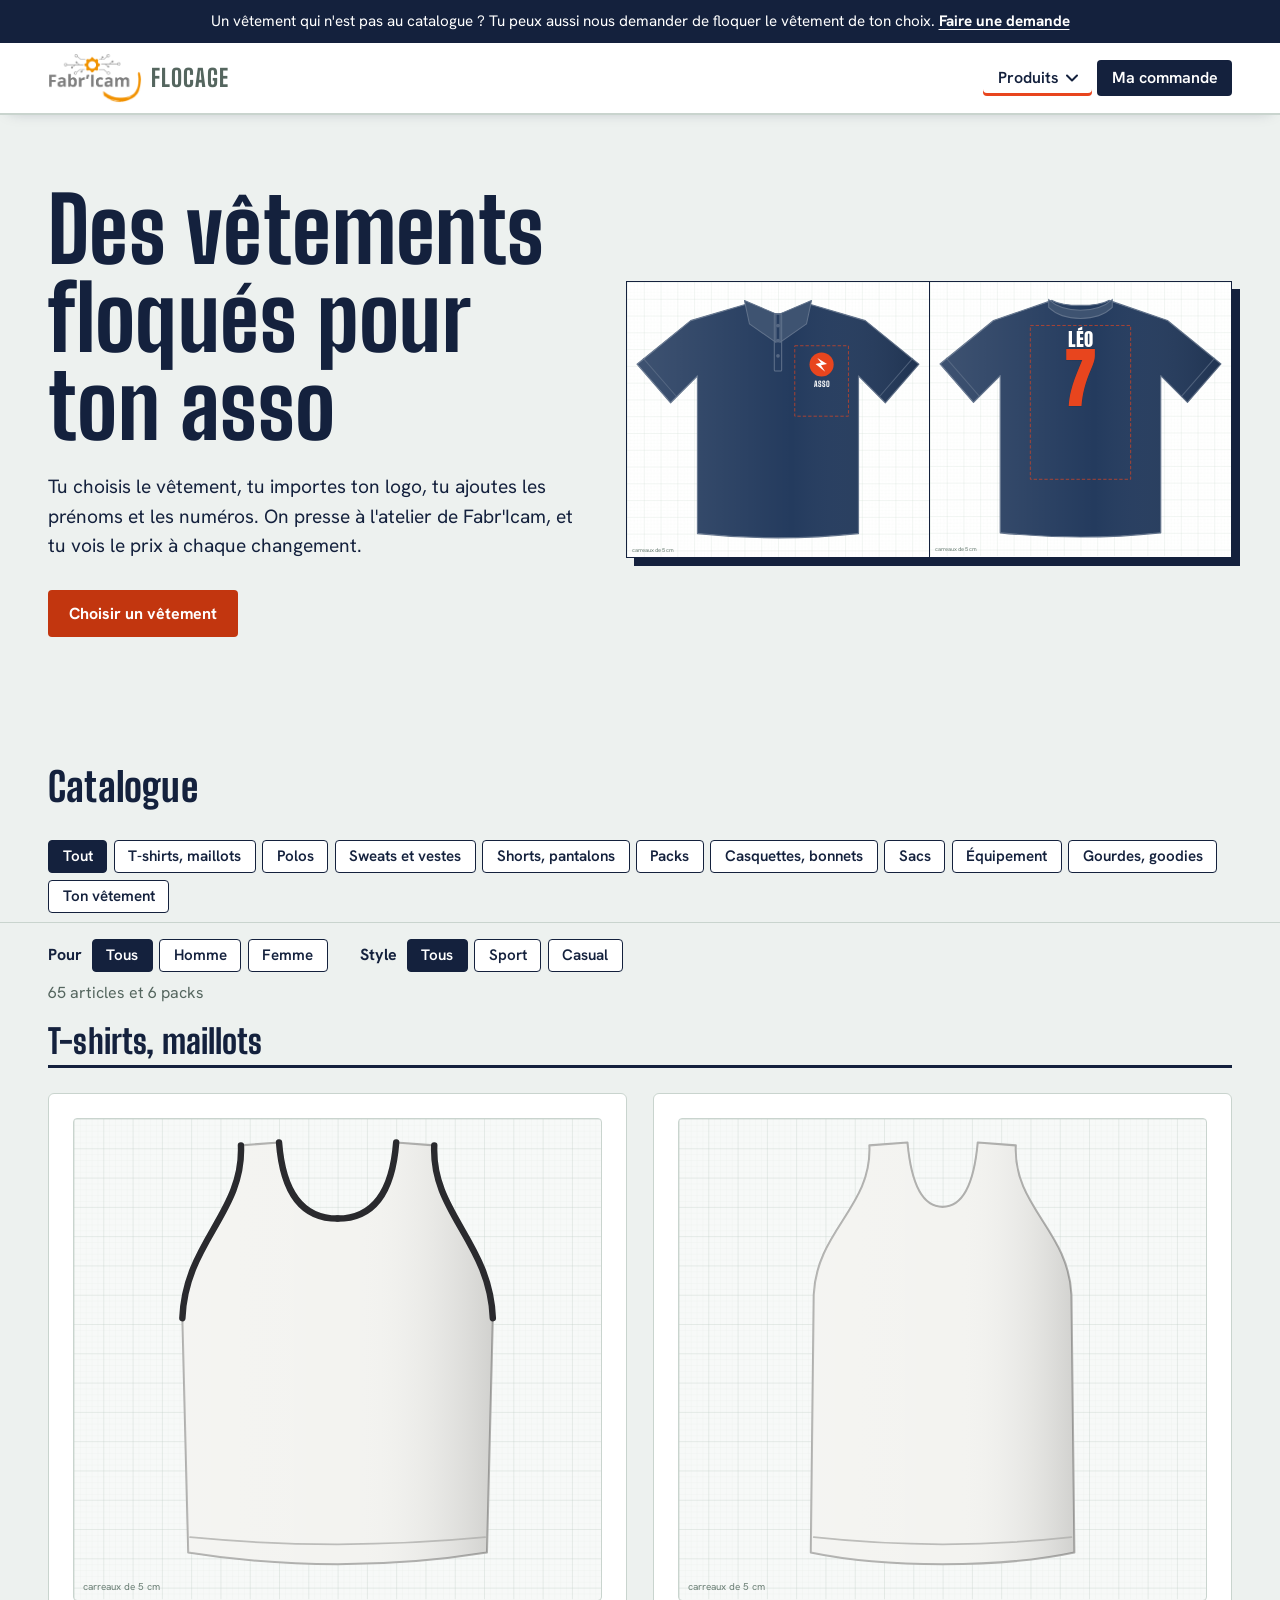
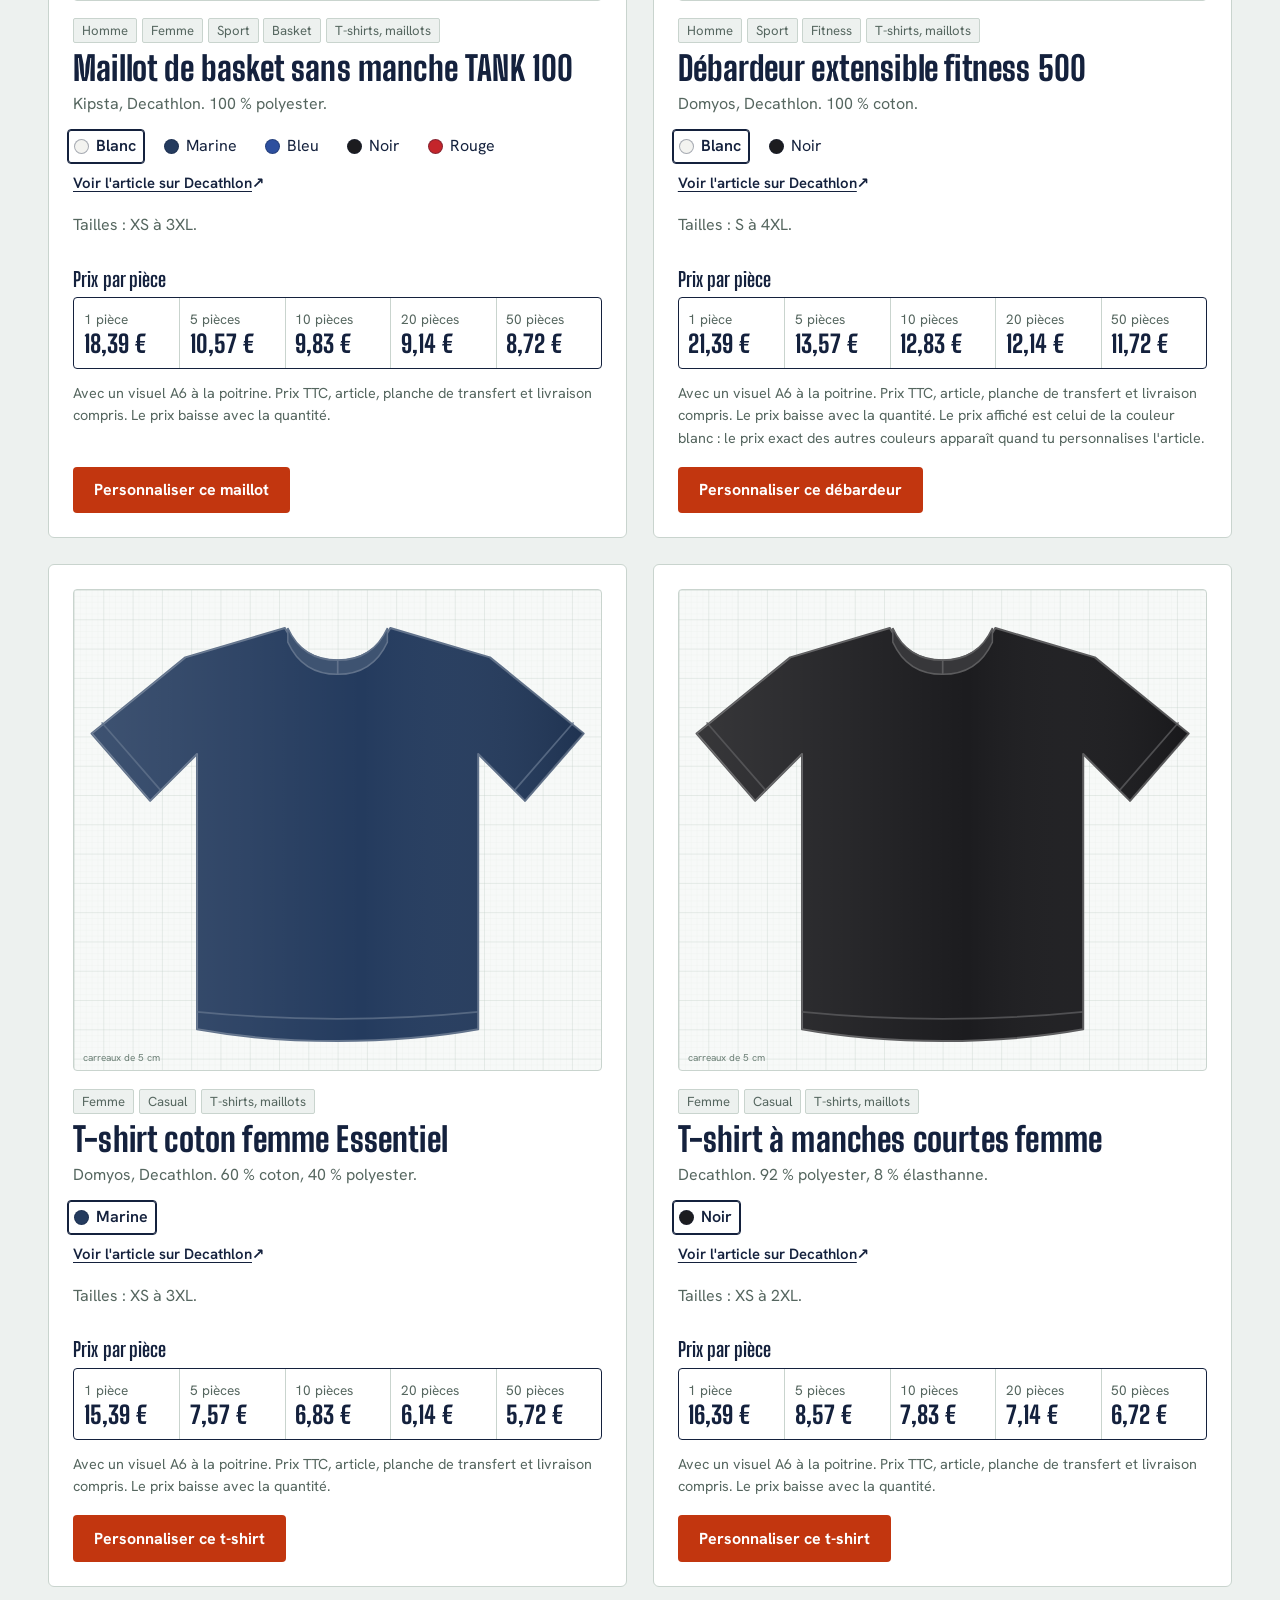
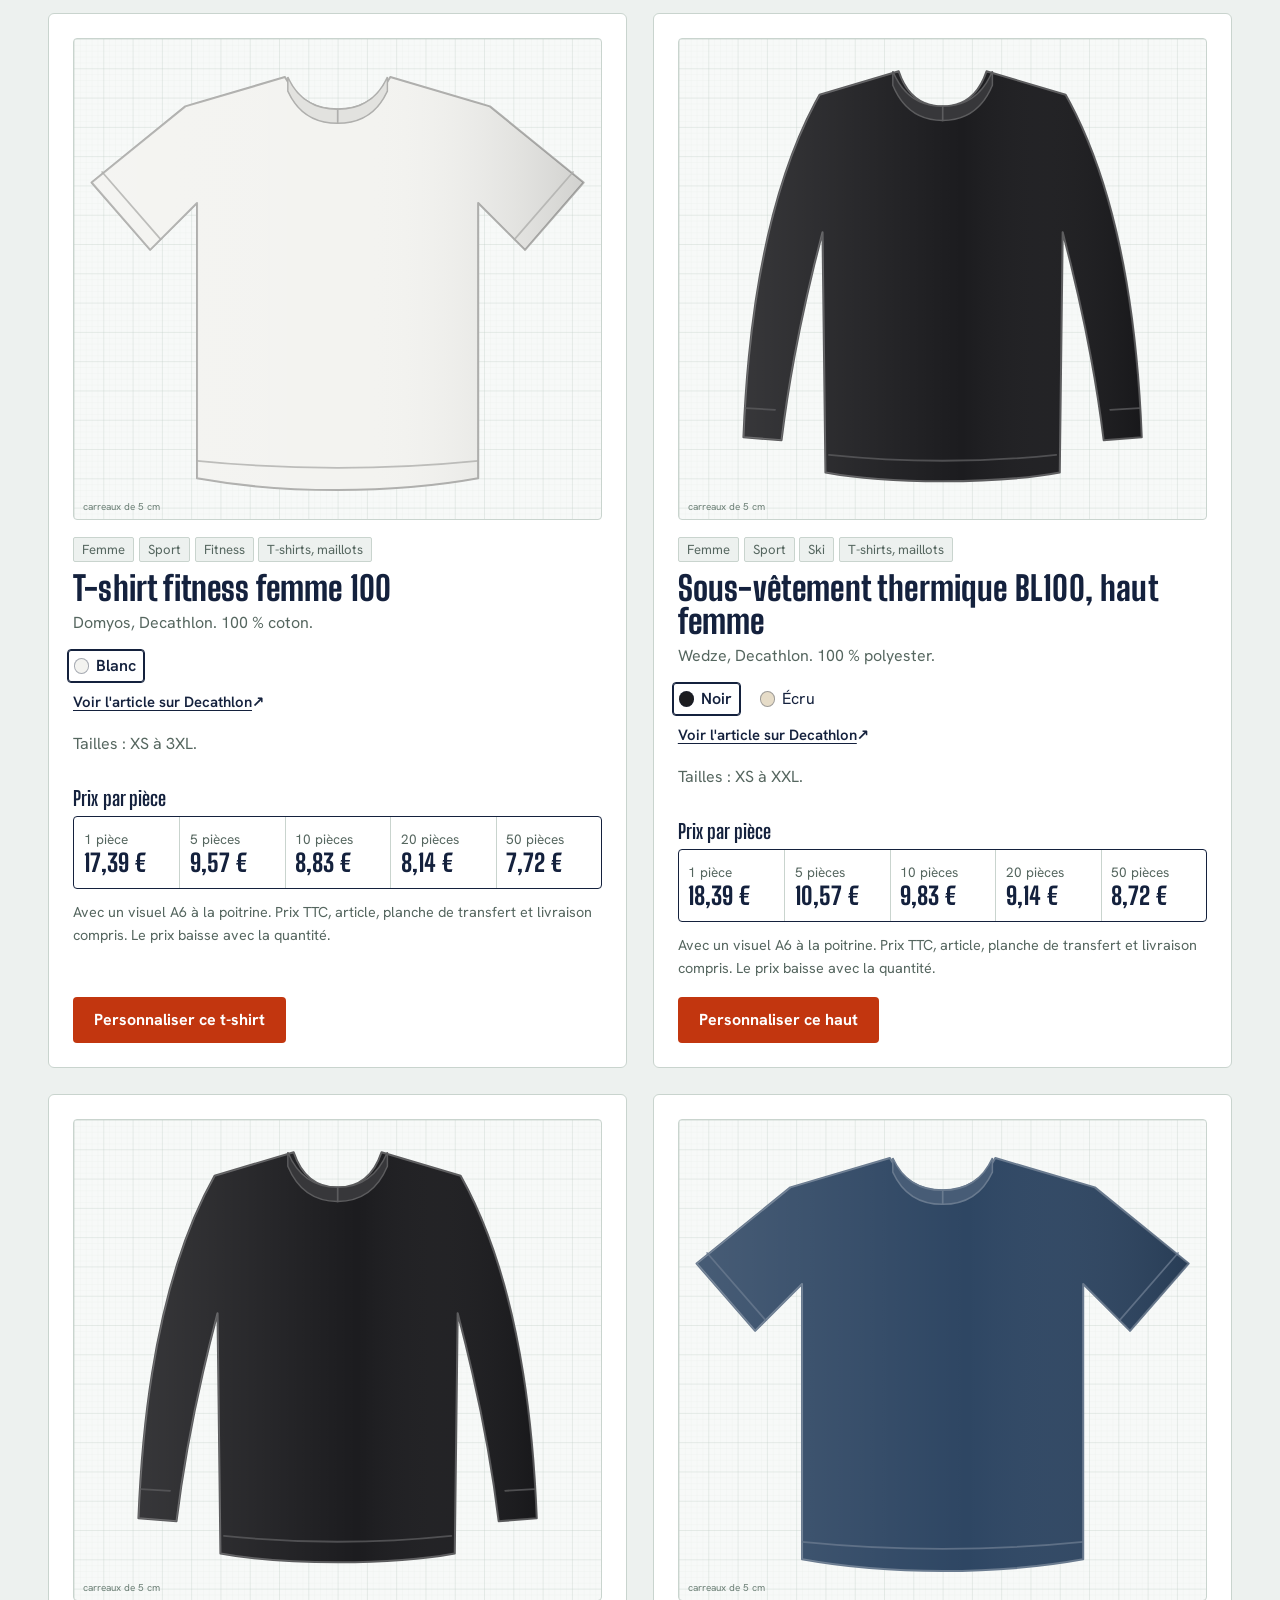
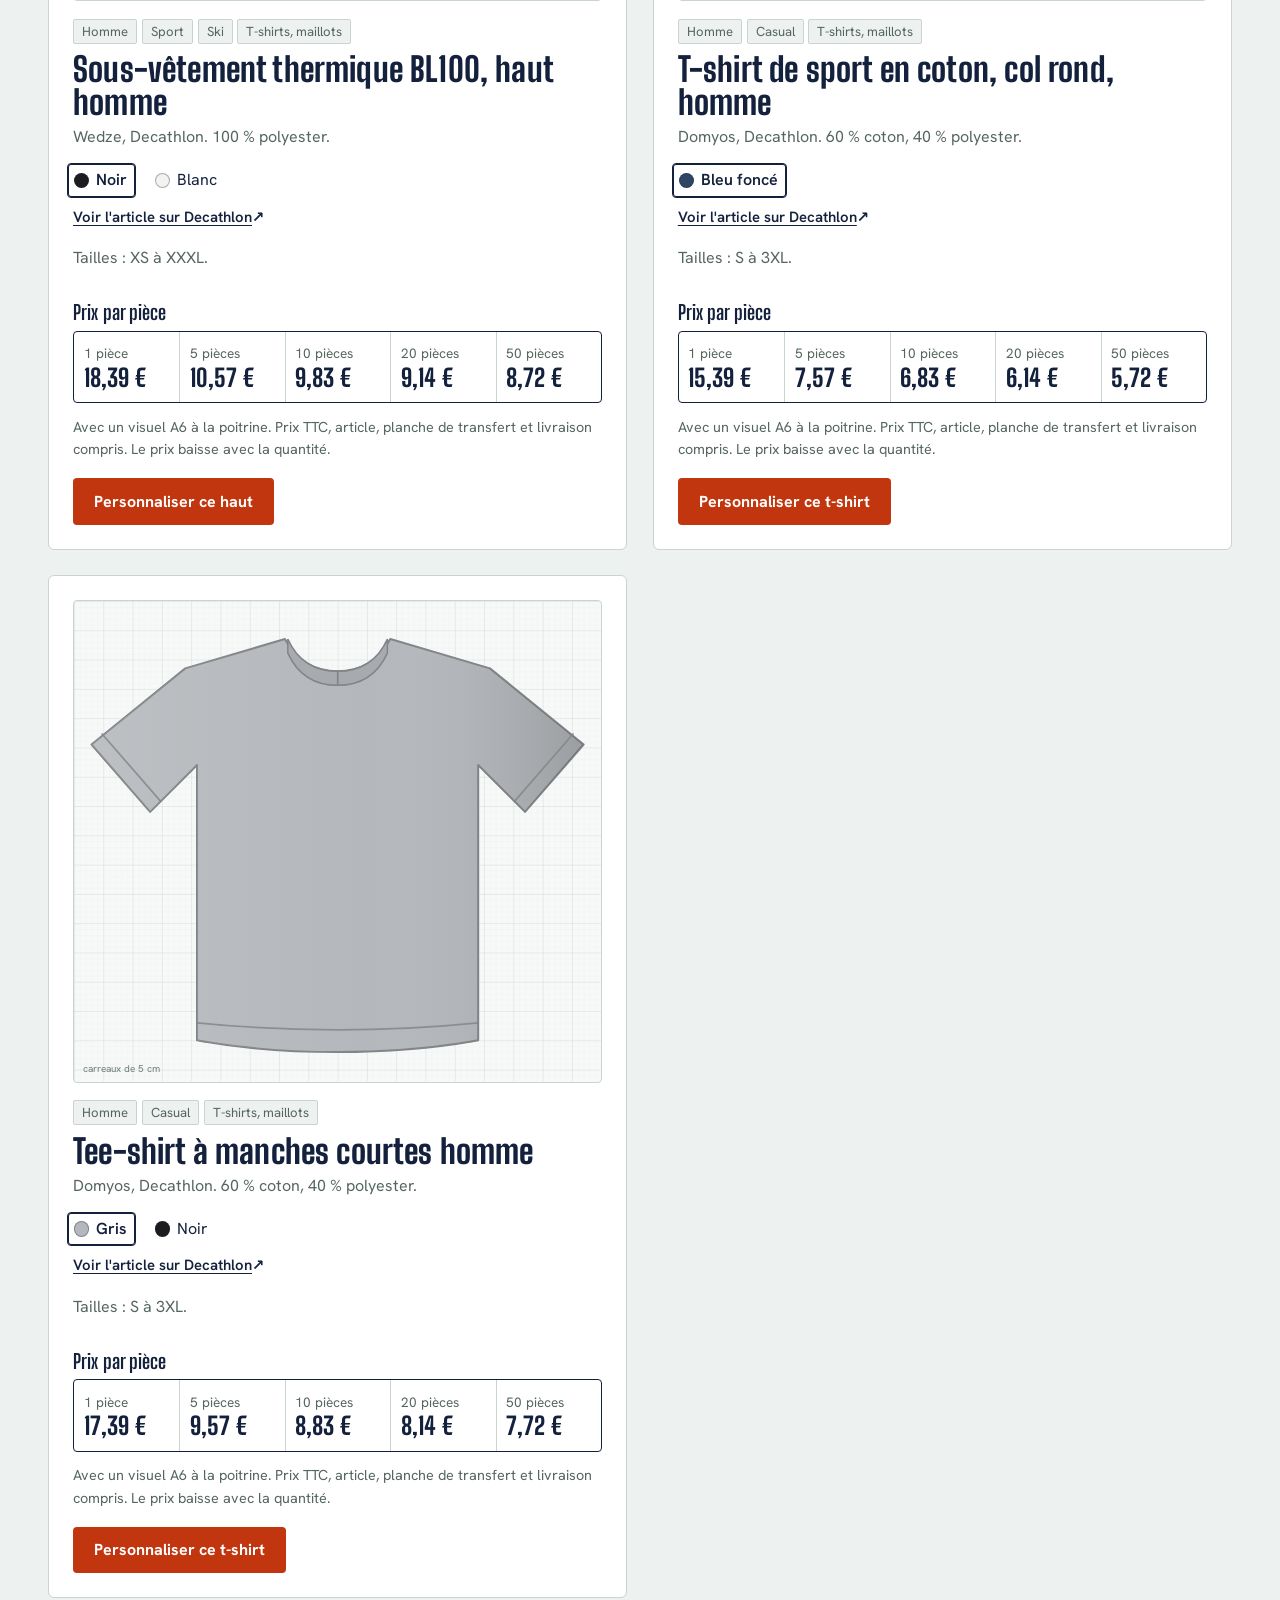
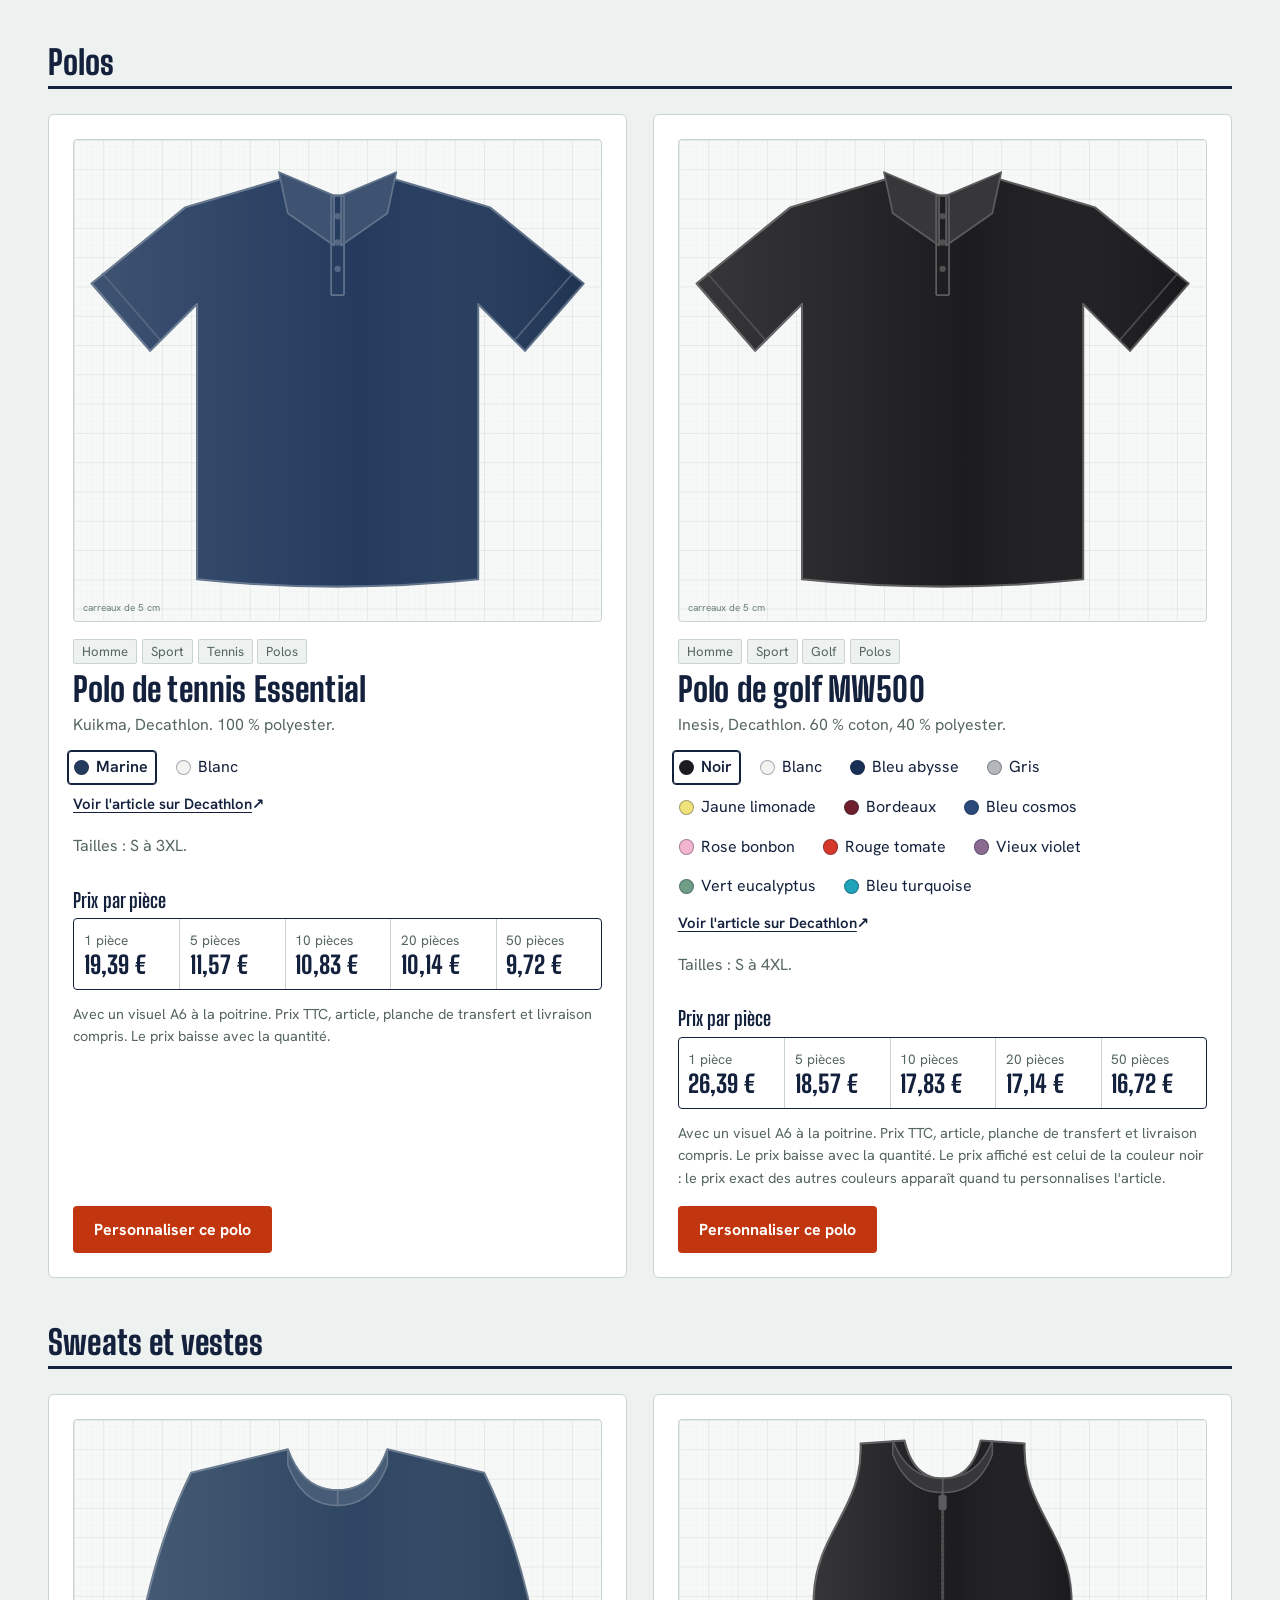
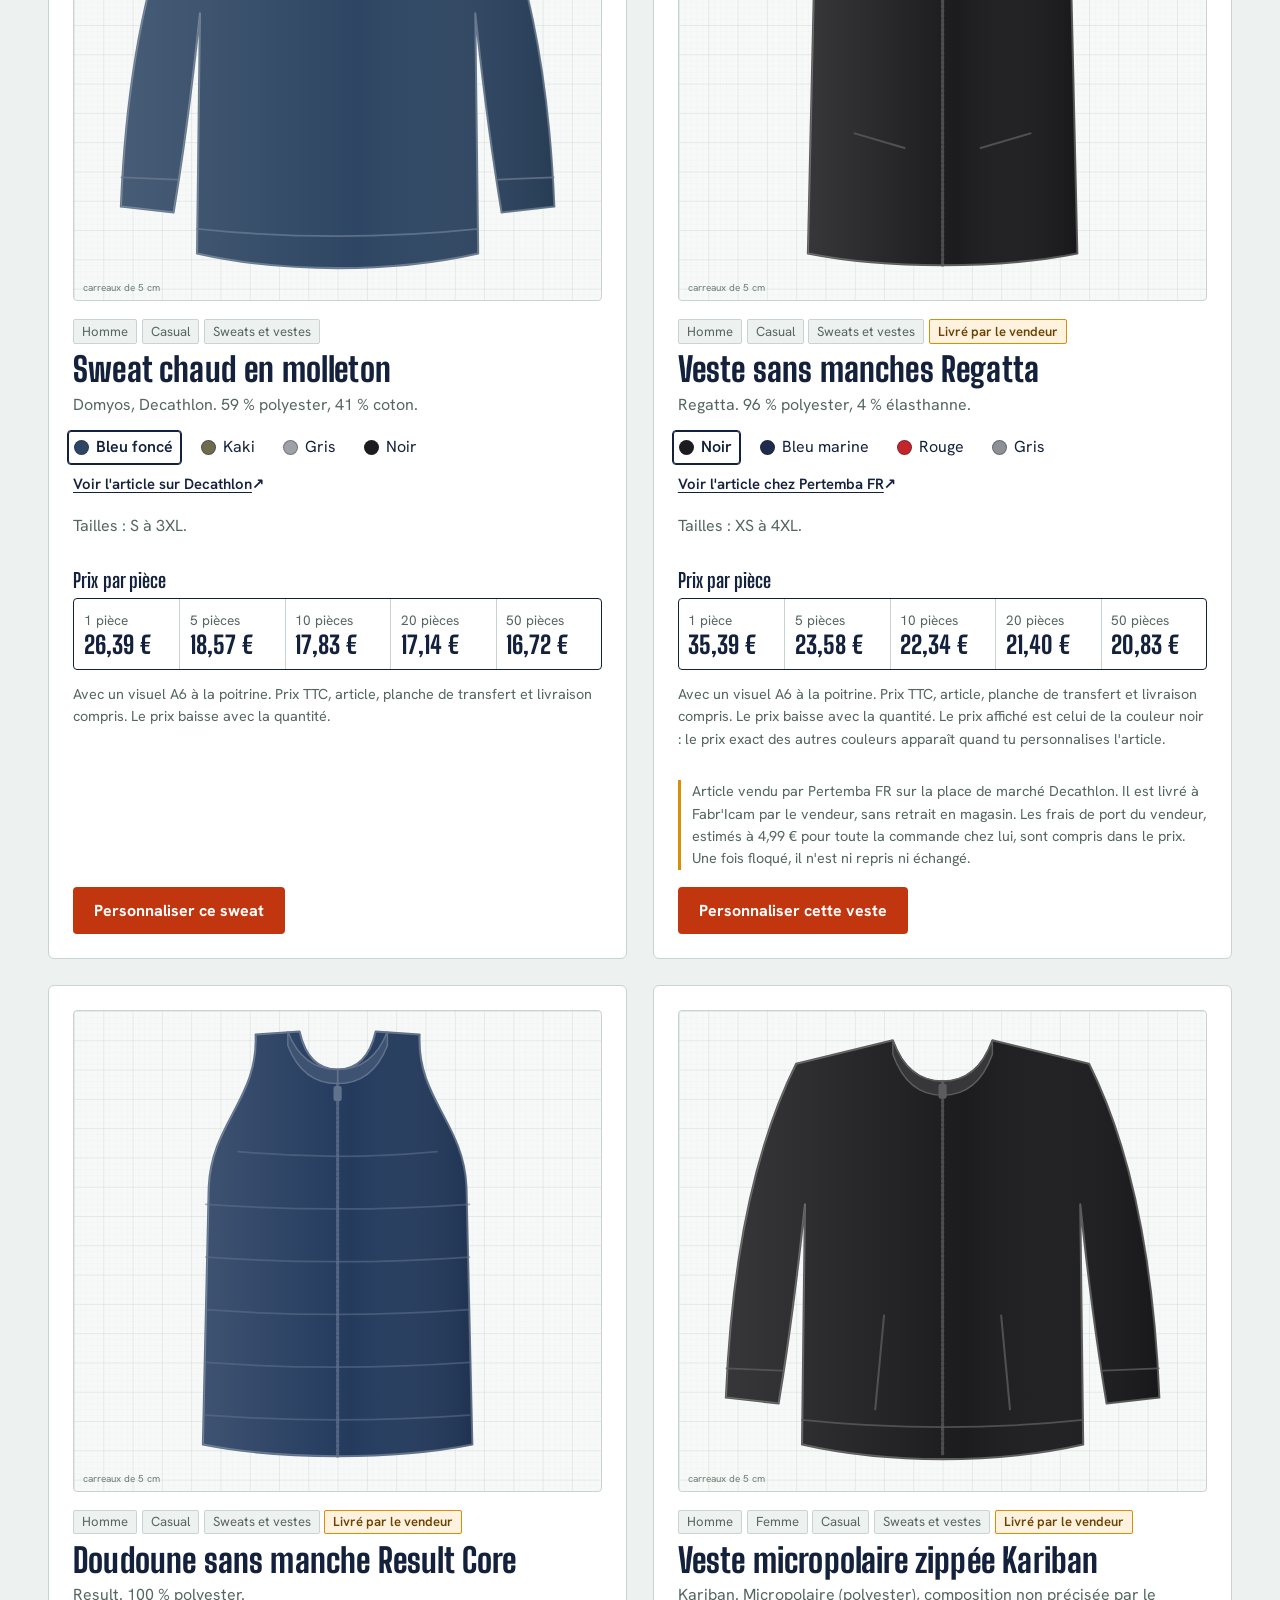
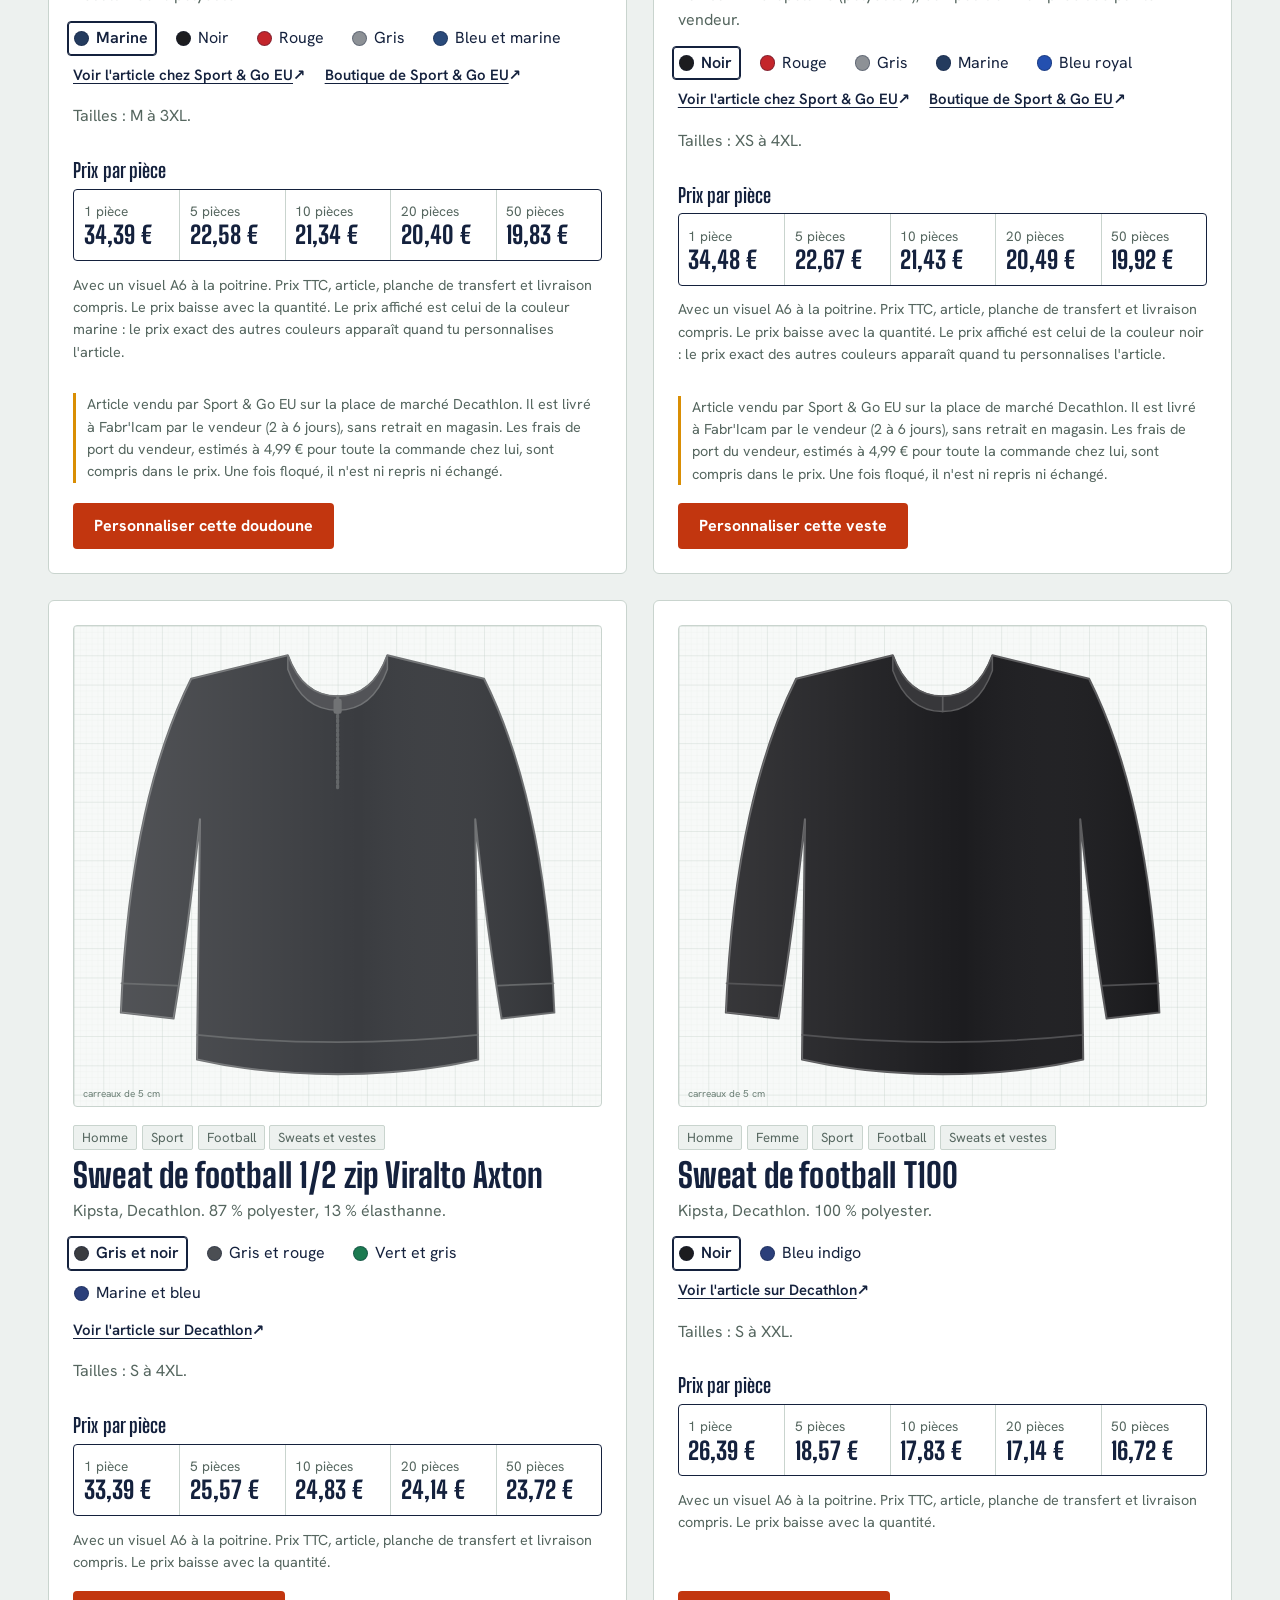
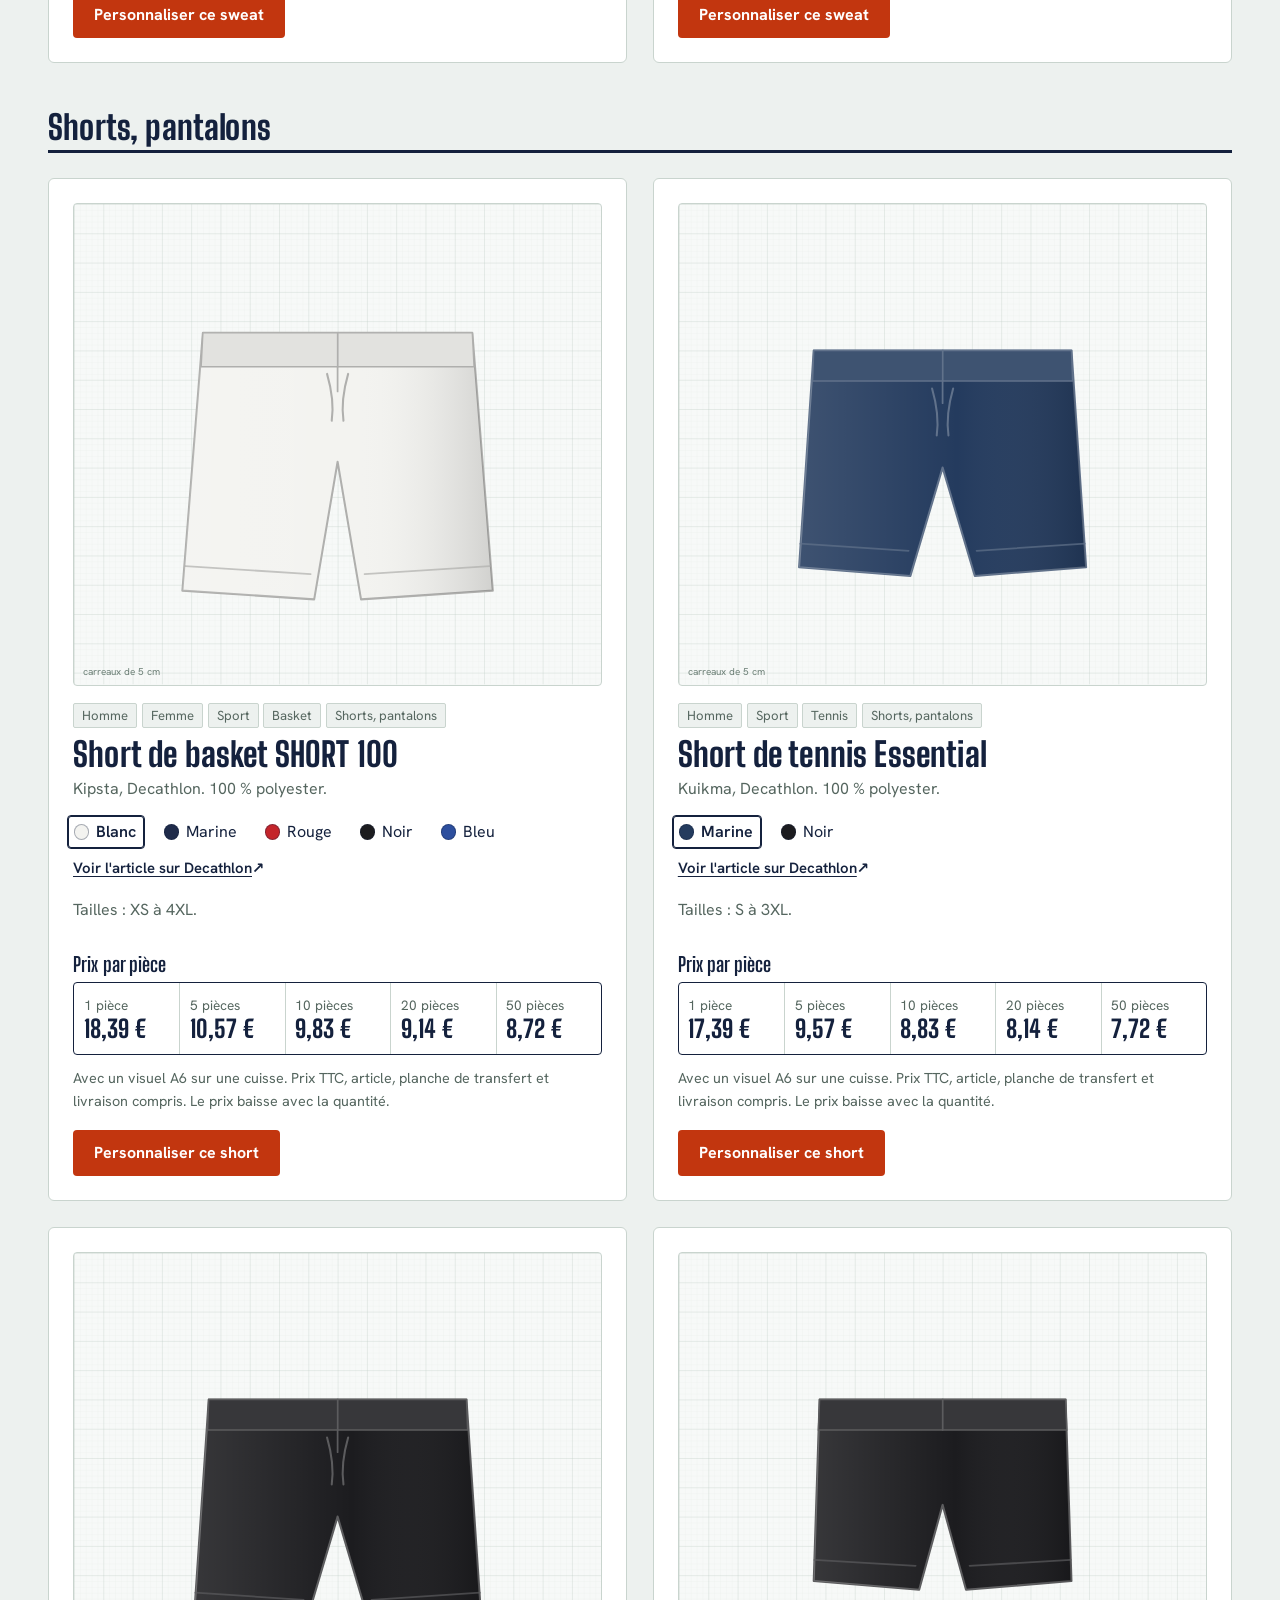
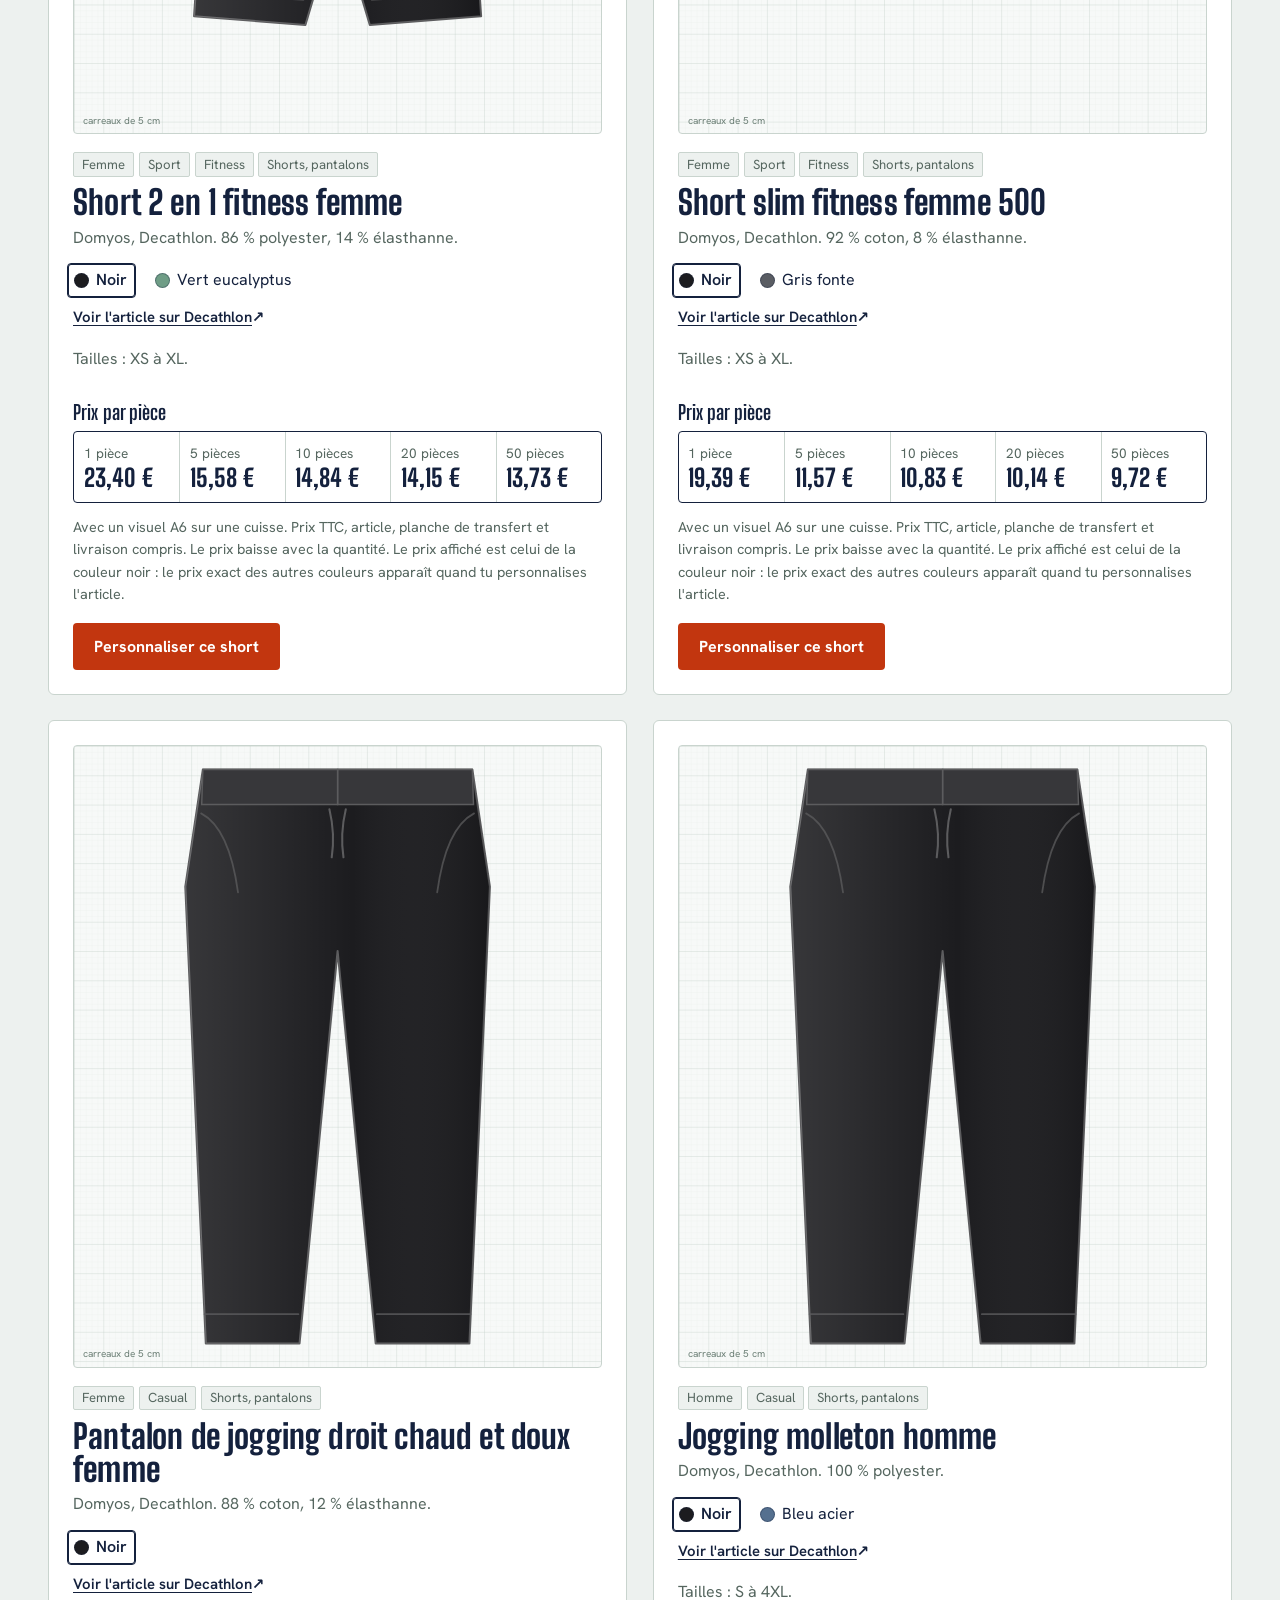
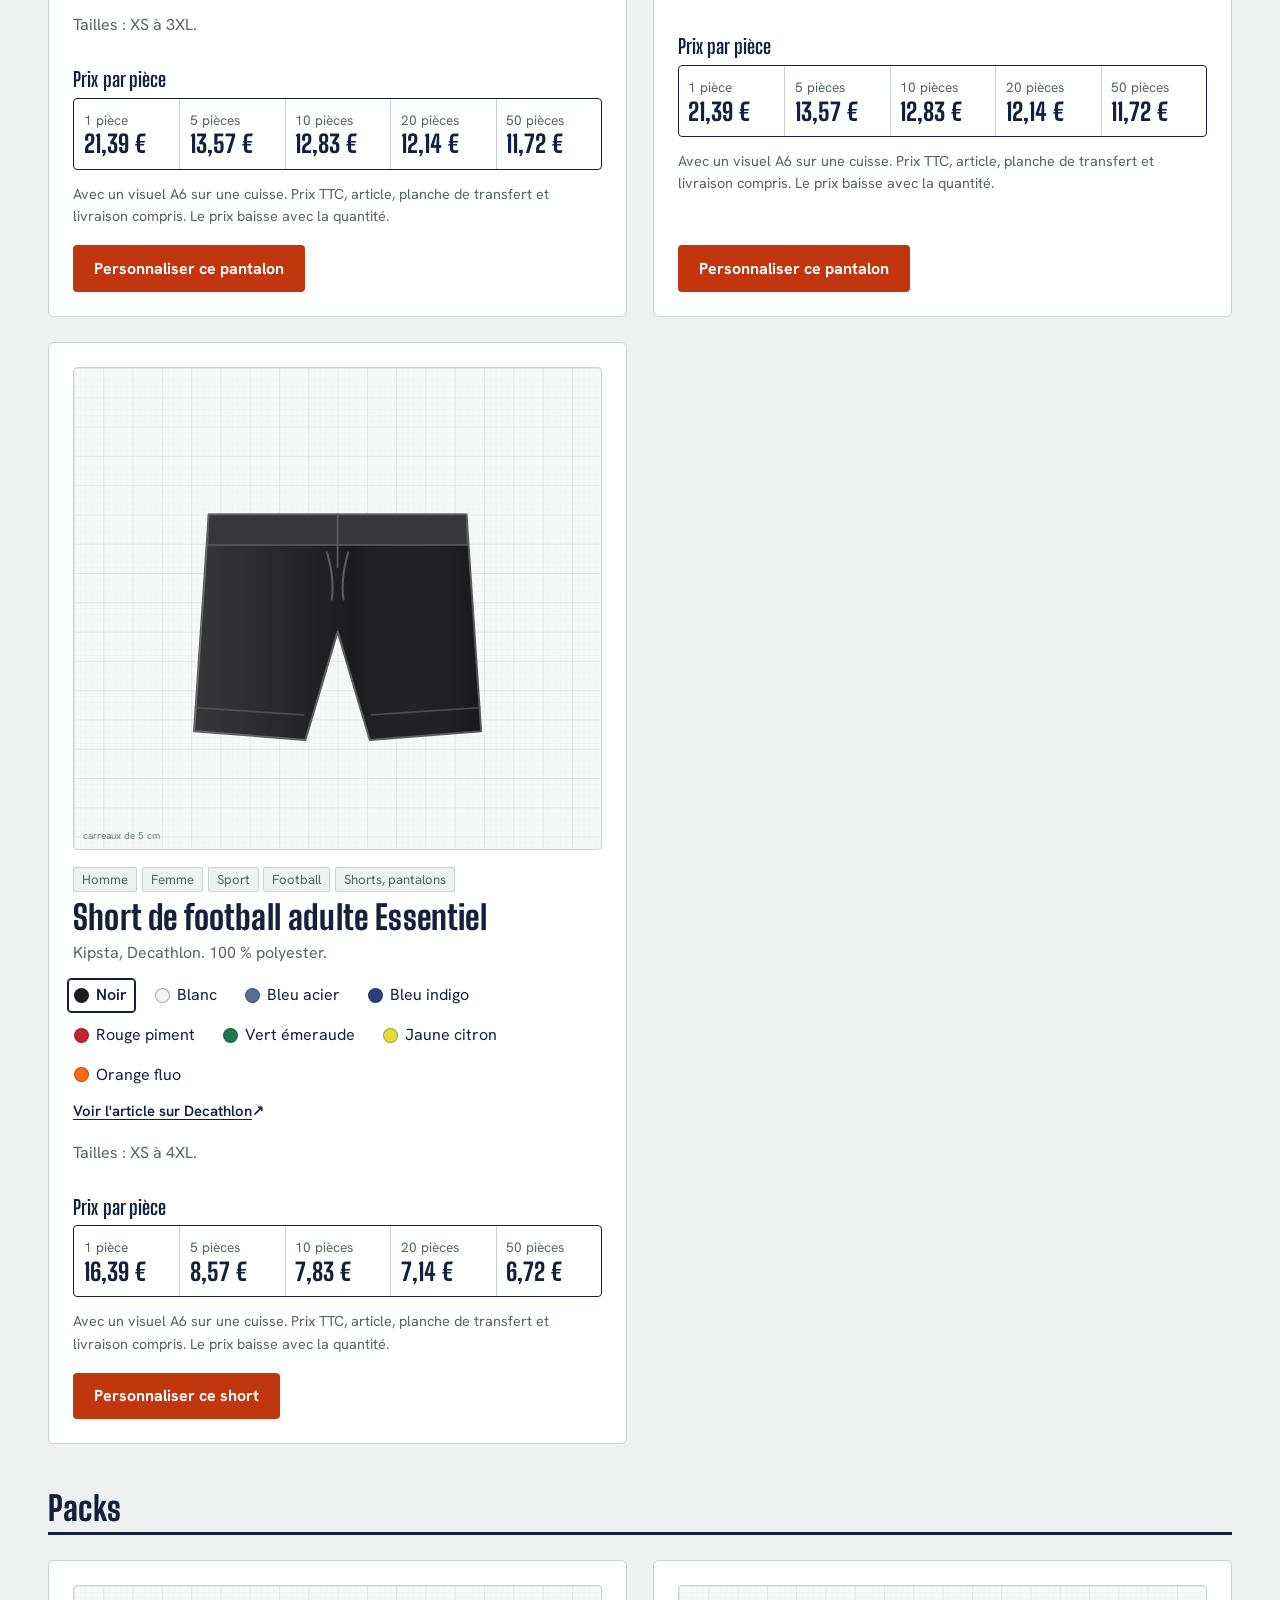
==== commit 63cb230f: "Version 6.3.0 : en-tête collé, menu Produits, barre de catégories et rayons du catalogue - En-tête f" ====
--- a/index.html
+++ b/index.html
@@ -20,11 +20,17 @@
     <p>Un vêtement qui n'est pas au catalogue ? Tu peux aussi nous demander de floquer le vêtement de ton choix. <a id="top-note-mail" href="https://mail.google.com/mail/?view=cm&fs=1&to=fabricam.toulouse%40icam.fr" target="_blank" rel="noopener">Faire une demande</a></p>
   </aside>
 
-  <header class="site-header">
+  <header class="site-header" id="site-header">
     <a class="brand" href="#/"><img class="brand-logo" src="img/logo-fabricam.png" alt="Fabr'Icam" width="782" height="414"><span id="brand-name">Fabr'Icam Flocage</span></a>
     <nav class="nav" aria-label="Navigation principale">
-      <a href="#/">Catalogue</a>
-      <a href="#/configurer" data-cfg>Ma commande</a>
+      <div class="menu">
+        <button type="button" class="nav-link menu-btn" id="menu-btn" data-nav="vitrine" aria-expanded="false" aria-controls="menu-panel">
+          Produits
+          <svg class="menu-chevron" viewBox="0 0 12 8" width="12" height="8" aria-hidden="true" focusable="false"><path d="M1 1.5l5 5 5-5" fill="none" stroke="currentColor" stroke-width="2" stroke-linecap="round" stroke-linejoin="round"/></svg>
+        </button>
+        <div class="menu-panel" id="menu-panel" role="region" aria-label="Catégories de produits" hidden></div>
+      </div>
+      <a class="nav-link nav-cta" href="#/configurer" data-cfg data-nav="cfg">Ma commande</a>
     </nav>
   </header>
 
--- a/css/style.css
+++ b/css/style.css
@@ -19,6 +19,9 @@
   --display: "Big Shoulders Display", "Arial Narrow", Impact, sans-serif;
   --body: "Hanken Grotesk", system-ui, -apple-system, "Segoe UI", sans-serif;
   --r: 4px;
+  --header-h: 4.6rem;   /* hauteur réelle de l'en-tête, mise à jour par app.js */
+  --gutter: clamp(1rem, 4vw, 3rem);
+  --page: 1280px;
 }
 
 *, *::before, *::after { box-sizing: border-box; }
@@ -46,22 +49,45 @@
 p { margin: 0 0 1rem; }
 
 /* ---------- bandeau du haut ---------- */
-.top-note { background: var(--ink); color: #fff; padding: .6rem clamp(1rem, 4vw, 3rem); text-align: center; font-size: .95rem; }
+.top-note { background: var(--ink); color: #fff; padding: .6rem var(--gutter); text-align: center; font-size: .95rem; }
 .top-note p { margin: 0; }
 .top-note a { color: #fff; font-weight: 700; white-space: nowrap; }
 .top-note a:hover { color: #ffd2c5; }
 
 /* ---------- en-tête / pied ---------- */
-.site-header { display: flex; align-items: center; justify-content: space-between; gap: 1rem; padding: 1rem clamp(1rem, 4vw, 3rem); border-bottom: 1px solid var(--line); background: var(--paper); }
+.site-header { display: flex; align-items: center; justify-content: space-between; gap: 1rem; padding: 1rem var(--gutter); border-bottom: 1px solid var(--line); background: var(--paper); }
 .brand { display: inline-flex; align-items: center; gap: .6rem; text-decoration: none; color: var(--ink); font: 800 1.7rem/1 var(--display); letter-spacing: .01em; }
-.brand .mark { width: 1.05rem; height: 1.05rem; background: var(--heat); display: inline-block; box-shadow: 4px 4px 0 var(--ink); transform: translate(-2px, -2px); }
-.nav { display: flex; gap: .4rem; }
-.nav a { text-decoration: none; color: var(--ink); padding: .45rem .8rem; border-radius: var(--r); font-weight: 600; }
-.nav a:hover { background: var(--film); }
-.nav a.on { background: var(--ink); color: #fff; }
-
-main { display: block; padding: 0 clamp(1rem, 4vw, 3rem) 4rem; max-width: 1280px; margin: 0 auto; outline: none; }
-.site-footer { border-top: 1px solid var(--line); background: var(--paper); padding: 1.5rem clamp(1rem, 4vw, 3rem); display: flex; flex-wrap: wrap; justify-content: space-between; gap: .5rem 2rem; color: var(--muted); font-size: .92rem; }
+
+/* En-tête de la vitrine : toujours visible, aligné sur la largeur de la page (l'atelier garde le sien, voir atelier.css) */
+body:not(.at) .site-header {
+  position: sticky; top: 0; z-index: 30;
+  padding-block: .65rem;
+  padding-inline: max(var(--gutter), calc((100% - var(--page)) / 2 + var(--gutter)));
+  box-shadow: 0 1px 0 var(--line), 0 6px 14px -10px rgba(20, 33, 61, .35);
+}
+
+.nav { display: flex; align-items: center; gap: .3rem; }
+.nav-link { display: inline-flex; align-items: center; gap: .45rem; padding: .5rem .9rem; border: 0; border-radius: var(--r); background: none; color: var(--ink); font: 600 1rem/1.2 var(--body); text-decoration: none; cursor: pointer; }
+.nav-link:hover { background: var(--film); color: var(--ink); }
+.nav-link.on { box-shadow: inset 0 -3px 0 var(--heat); }
+.nav-cta { background: var(--ink); color: #fff; }
+.nav-cta:hover { background: var(--heat-strong); color: #fff; }
+.nav-cta.on { box-shadow: none; background: var(--heat-strong); }
+
+/* menu « Produits » : les catégories, avec le nombre d'articles */
+.menu { position: relative; }
+.menu-chevron { transition: transform .15s; }
+.menu-btn[aria-expanded="true"] { background: var(--film); }
+.menu-btn[aria-expanded="true"] .menu-chevron { transform: rotate(180deg); }
+.menu-panel { position: absolute; top: calc(100% + .5rem); right: 0; z-index: 35; width: min(20rem, 92vw); background: var(--paper); border: 1px solid var(--ink); border-radius: 6px; box-shadow: 6px 6px 0 var(--ink); padding: .4rem; }
+.menu-list { list-style: none; margin: 0; padding: 0; display: grid; }
+.menu-list a { display: flex; justify-content: space-between; align-items: center; gap: 1rem; padding: .6rem .7rem; border-radius: var(--r); color: var(--ink); text-decoration: none; font-weight: 600; }
+.menu-list a:hover, .menu-list a:focus-visible { background: var(--film); }
+.menu-list li:first-child a { border-bottom: 1px solid var(--line); border-radius: var(--r) var(--r) 0 0; margin-bottom: .25rem; }
+.menu-n { min-width: 1.7rem; padding: .15rem .45rem; border-radius: 999px; background: var(--film); color: var(--muted); font-size: .82rem; font-weight: 600; text-align: center; font-variant-numeric: tabular-nums; }
+
+main { display: block; padding: 0 var(--gutter) 4rem; max-width: var(--page); margin: 0 auto; outline: none; }
+.site-footer { border-top: 1px solid var(--line); background: var(--paper); padding: 1.5rem var(--gutter); display: flex; flex-wrap: wrap; justify-content: space-between; gap: .5rem 2rem; color: var(--muted); font-size: .92rem; }
 .site-footer p { margin: 0; }
 
 /* ---------- boutons et champs ---------- */
@@ -105,6 +131,17 @@
 .catalogue { display: grid; grid-template-columns: repeat(2, minmax(0, 1fr)); gap: clamp(1rem, 2vw, 1.6rem); }
 .produit { display: flex; flex-direction: column; gap: 1.1rem; background: var(--paper); border: 1px solid var(--line); border-radius: 6px; padding: clamp(1rem, 2vw, 1.5rem); }
 /* filtres du catalogue */
+#catalogue { scroll-margin-top: calc(var(--header-h) + .5rem); }
+.cat-bar { position: sticky; top: var(--header-h); z-index: 20; margin: 0 calc(-1 * var(--gutter)) 1rem; padding: .55rem var(--gutter); background: var(--film); border-bottom: 1px solid var(--line); }
+.cat-chips { display: flex; gap: .4rem; overflow-x: auto; scrollbar-width: none; scroll-snap-type: x proximity; padding-right: 1.5rem; -webkit-mask-image: linear-gradient(to right, #000 calc(100% - 1.5rem), transparent); mask-image: linear-gradient(to right, #000 calc(100% - 1.5rem), transparent); }
+.cat-chips::-webkit-scrollbar { display: none; }
+.cat-chip { flex: none; scroll-snap-align: start; white-space: nowrap; padding: .42rem .7rem; font-size: .9rem; }
+/* écran large : toutes les catégories restent visibles, sur une ou deux lignes */
+@media (min-width: 900px) {
+  .cat-chips { flex-wrap: wrap; overflow: visible; padding-right: 0; -webkit-mask-image: none; mask-image: none; }
+}
+.cat-titre { margin: clamp(.8rem, 2vw, 1.4rem) 0 0; padding-bottom: .4rem; border-bottom: 3px solid var(--ink); grid-column: 1 / -1; scroll-margin-top: calc(var(--header-h) + 4.5rem); }
+.cat-titre:first-child { margin-top: 0; }
 .filtres { display: flex; flex-wrap: wrap; gap: .6rem 2rem; margin: 0 0 .6rem; }
 .f-group { display: flex; flex-wrap: wrap; align-items: center; gap: .4rem; }
 .f-label { font-weight: 700; margin-right: .2rem; }
@@ -188,7 +225,7 @@
 .hint-matiere { display: none; }
 .pieces .col-couleur { white-space: nowrap; }
 .pieces .col-couleur .sw { margin-right: .45rem; vertical-align: middle; }
-.pieces .col-couleur select { width: calc(100% - 1.6rem); }
+.pieces .col-couleur select { width: calc(100% - 1.6rem); min-width: 5.8rem; }
 .pieces .col-numero input { width: 4.5rem; }
 .pieces .act { white-space: nowrap; text-align: right; }
 .pieces .act .ico + .ico { margin-left: .3rem; }
@@ -211,12 +248,26 @@
 .unit { display: flex; align-items: center; gap: .4rem; color: var(--ink); }
 .unit input { width: 5rem; }
 
+/* taille, rotation et position du visuel (version 6.2.0) */
+.vis { display: grid; gap: .8rem; padding: .8rem; background: var(--film); border-radius: var(--r); }
+.vis-row { display: flex; flex-wrap: wrap; align-items: center; gap: .5rem .8rem; }
+.vis-lab { font-weight: 600; font-size: .92rem; min-width: 8.5rem; }
+.chips { display: flex; flex-wrap: wrap; gap: .4rem; }
+.vis-size { display: grid; grid-template-columns: minmax(0, 12rem) minmax(0, 1fr); gap: .8rem; align-items: end; }
+.vis-range { width: 100%; accent-color: var(--ink); margin: 0 0 .5rem; }
+.vis-pos { display: grid; grid-template-columns: 1fr 1fr auto; gap: .8rem; align-items: end; }
+.vis-pos small { color: var(--muted); font-weight: 400; }
+.vis output { font-weight: 700; min-width: 3rem; }
+.vis .hint { margin: 0; }
+.pv-move { cursor: move; touch-action: none; }
+.pv-poignee { cursor: pointer; touch-action: none; }
+.pv-poignee[data-pv-resize] { cursor: nwse-resize; }
+
 .radio { padding: .6rem .8rem; border: 1px solid var(--line); border-radius: var(--r); background: var(--paper); margin-bottom: .6rem; }
 .radio:has(input:checked) { border-color: var(--ink); }
 .radio.off { opacity: .55; cursor: not-allowed; }
-.radio b { display: block; }
+.radio b { display: block; color: var(--ink); }
 .radio span { font-size: .95rem; color: var(--muted); }
-.radio b { color: var(--ink); }
 
 .form2 { display: grid; grid-template-columns: 1fr 1fr; gap: .9rem; margin-bottom: .9rem; }
 .send { list-style: none; margin: 1.3rem 0 .8rem; padding: 0; display: grid; gap: .9rem; }
@@ -229,9 +280,9 @@
 .warn li + li, .err li + li { margin-top: .35rem; }
 
 /* ---------- panneau de droite ---------- */
-.cfg-side { position: sticky; top: 1rem; display: grid; gap: 1rem; }
+.cfg-side { position: sticky; top: calc(var(--header-h) + 1rem); display: grid; gap: 1rem; }
 .pv-card { background: var(--paper); border: 1px solid var(--ink); border-radius: var(--r); overflow: hidden; }
-.pv-bar { display: flex; flex-wrap: wrap; justify-content: space-between; align-items: center; gap: .6rem; padding: .6rem .8rem; border-bottom: 1px solid var(--line); }
+.pv-bar { display: flex; flex-wrap: wrap; justify-content: space-between; align-items: center; gap: .5rem .6rem; padding: .6rem .8rem; border-bottom: 1px solid var(--line); }
 .seg { display: inline-flex; border: 1px solid var(--ink); border-radius: var(--r); overflow: hidden; }
 .seg button { font: 600 .95rem/1 var(--body); padding: .5rem .9rem; border: 0; background: var(--paper); color: var(--ink); cursor: pointer; }
 .seg button + button { border-left: 1px solid var(--ink); }
@@ -244,7 +295,6 @@
 .pv-photo img { display: block; width: 100%; height: 100%; object-fit: cover; }
 #pv .pv-photo svg { position: absolute; inset: 0; width: 100%; height: 100%; }
 .pv-note { margin: 0; padding: .6rem .8rem; border-top: 1px solid var(--line); font-size: .88rem; color: var(--muted); }
-.pv-bar { row-gap: .5rem; }
 .seg button.is-off { opacity: .55; }
 
 .total { background: var(--ink); color: #fff; border-radius: var(--r); padding: 1.1rem 1.3rem 1.2rem; }
@@ -274,8 +324,8 @@
   .pc:nth-child(n+3) { border-top: 1px solid var(--line); }
   .form2, .row2 { grid-template-columns: 1fr; }
   .txt-opts { grid-template-columns: 1fr 1fr; padding-left: 0; }
+  .vis-size, .vis-pos { grid-template-columns: 1fr; }
   .seq { grid-template-columns: 1fr; }
-  .site-header { flex-wrap: wrap; }
   .hint-matiere { display: block; }
   .lb-stage { grid-template-columns: 1fr 1fr; }
   .lb-fig { grid-column: 1 / -1; order: -1; }
@@ -285,7 +335,7 @@
   * { scroll-behavior: auto !important; transition: none !important; }
 }
 @media print {
-  .top-note, .filtres, .f-count, .p-zoom, .lightbox, .site-header, .site-footer, .cfg-head, .toast, .skip { display: none !important; }
+  .top-note, .cat-bar, .filtres, .f-count, .p-zoom, .lightbox, .site-header, .site-footer, .cfg-head, .toast, .skip { display: none !important; }
   body { background: #fff; }
 }
 
@@ -299,7 +349,6 @@
 .t-lines { list-style: none; margin: .8rem 0 .5rem; padding: 0; }
 .t-lines li { display: flex; justify-content: space-between; gap: 1rem; padding: .3rem 0; border-top: 1px solid rgba(255, 255, 255, .18); font-size: 1.02rem; font-variant-numeric: tabular-nums; }
 .t-lines li:first-child { border-top: 0; }
-.t-lines .rem { color: #9fe3cc; }
 .seg button:disabled { opacity: .4; cursor: not-allowed; }
 
 /* ---------- visionneuse de photos ---------- */
@@ -314,13 +363,11 @@
 .lb-fig { margin: 0; display: grid; place-items: center; min-height: 40vh; background: #f7f9f8; }
 .lb-fig img { display: block; max-width: 100%; max-height: min(78vh, 760px); width: auto; height: auto; object-fit: contain; }
 .lb-err { margin: 0; padding: 1rem; color: var(--muted); text-align: center; }
-.pv-card svg { display: block; }
 
 /* ---------- tableau des pièces : colonnes lisibles, défilement horizontal si l'écran est étroit ---------- */
 .cfg-main, .cfg-side { min-width: 0; }
 .pieces select { min-width: 4.2rem; }
 .pieces .col-modele select { min-width: 7rem; }
-.pieces .col-couleur select { min-width: 5.8rem; }
 .pieces .col-prenom input { width: 100%; min-width: 6.5rem; }
 
 /* ---------- logo Fabr'Icam ---------- */
@@ -328,4 +375,12 @@
 .brand #brand-name { font-size: 1.5rem; letter-spacing: .04em; text-transform: uppercase; color: var(--muted); }
 .foot-brand { display: flex; align-items: center; gap: .8rem; }
 .foot-brand img { height: 2.4rem; width: auto; display: block; }
+@media (max-width: 720px) {
+  body:not(.at) .site-header { gap: .5rem; }
+  .nav-link { padding: .5rem .65rem; font-size: .95rem; }
+  /* le menu des catégories prend toute la largeur de l'écran, sous l'en-tête (positionné par rapport à l'en-tête collant) */
+  .menu { position: static; }
+  .menu-panel { top: calc(100% + .25rem); left: .5rem; right: .5rem; width: auto; max-height: calc(100vh - var(--header-h) - 5rem); overflow-y: auto; }
+}
 @media (max-width: 560px) { .brand-logo { height: 2.5rem; } .brand #brand-name { font-size: 1.25rem; } }
+@media (max-width: 480px) { .brand #brand-name { display: none; } .top-note { padding-block: .5rem; font-size: .85rem; } }
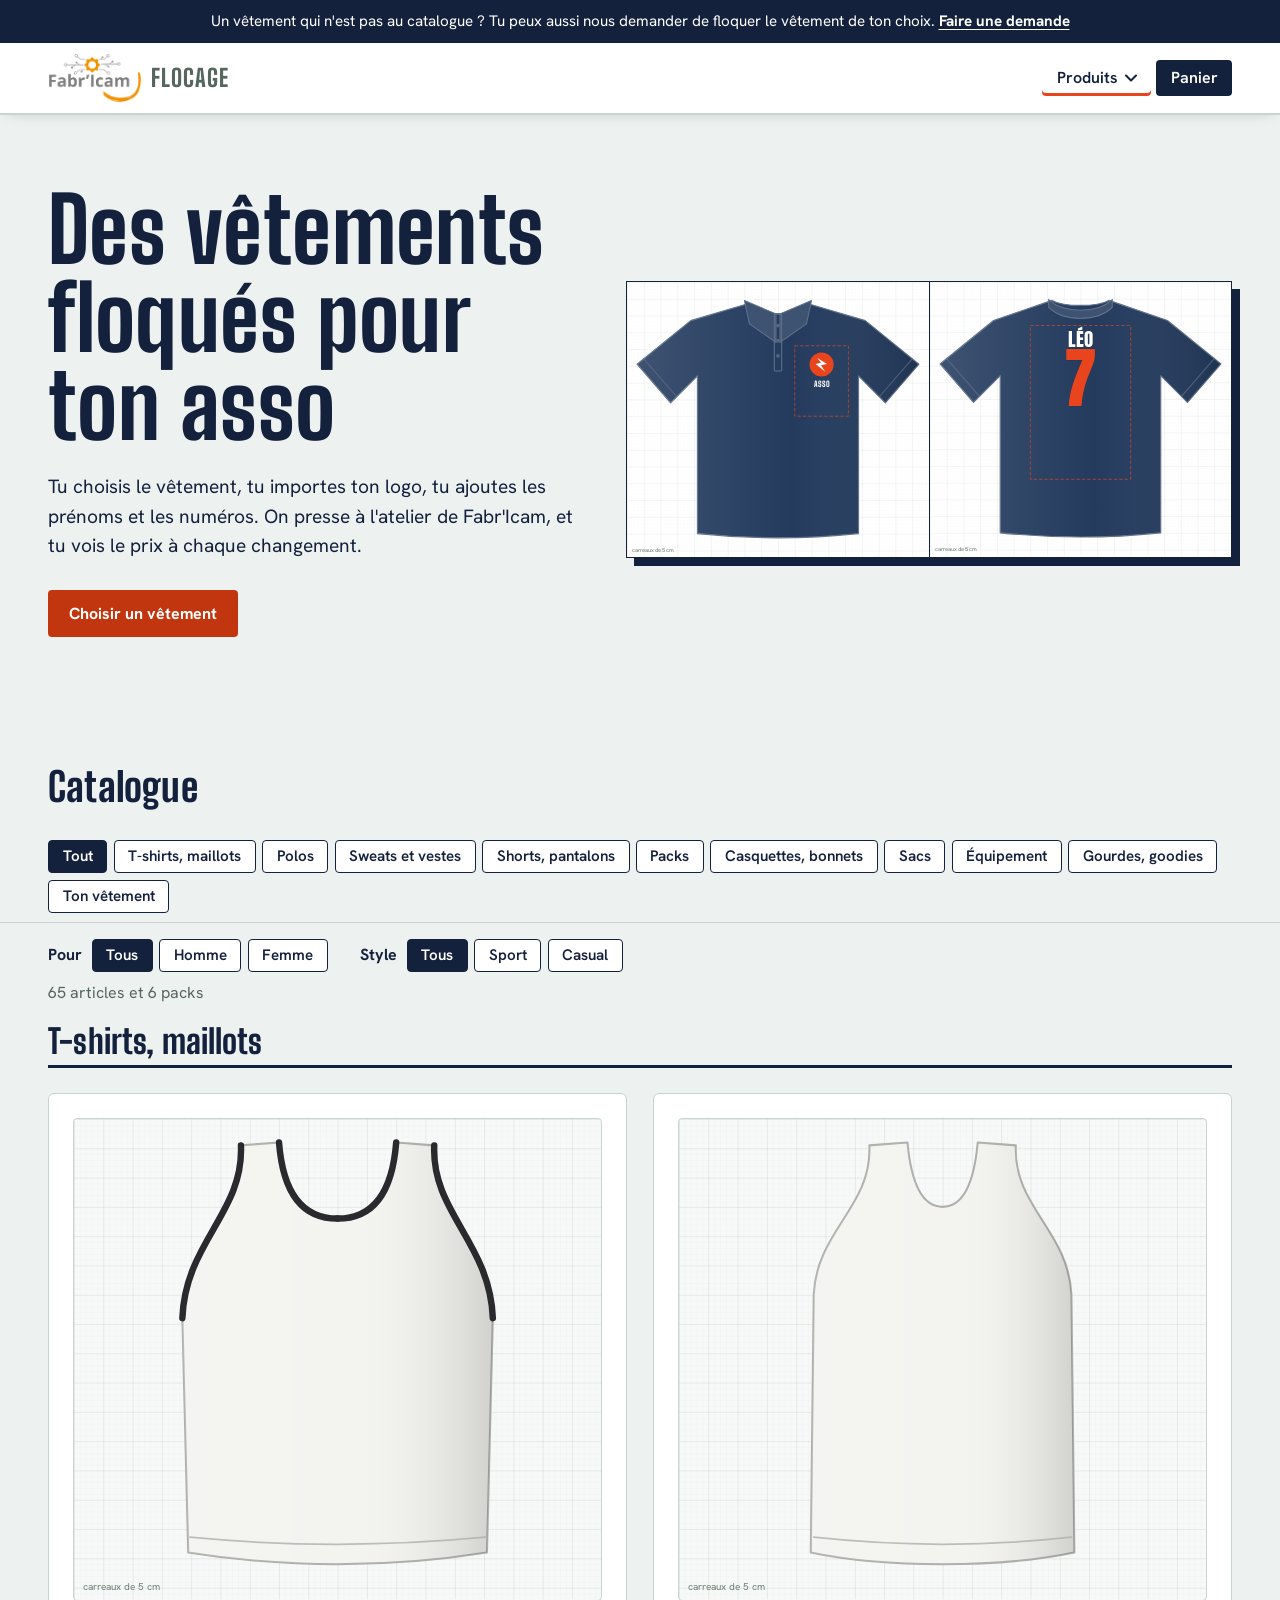
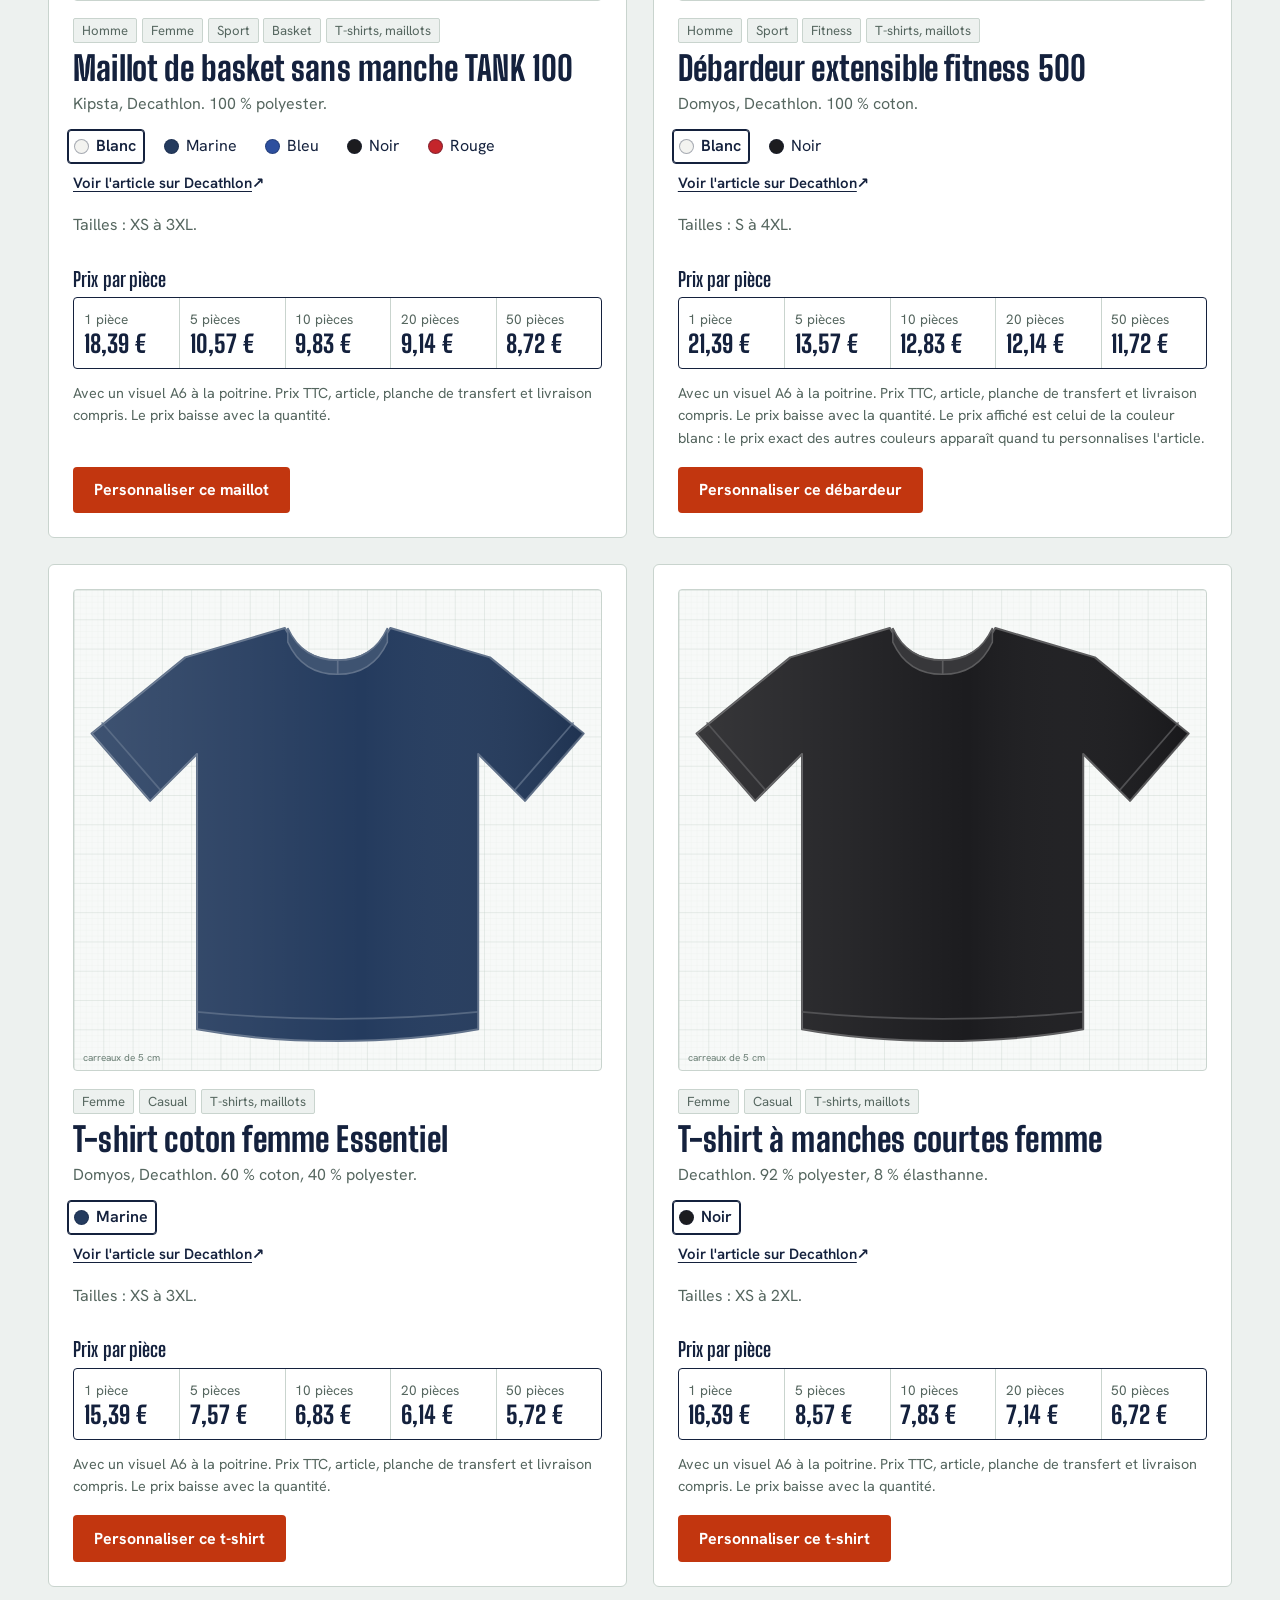
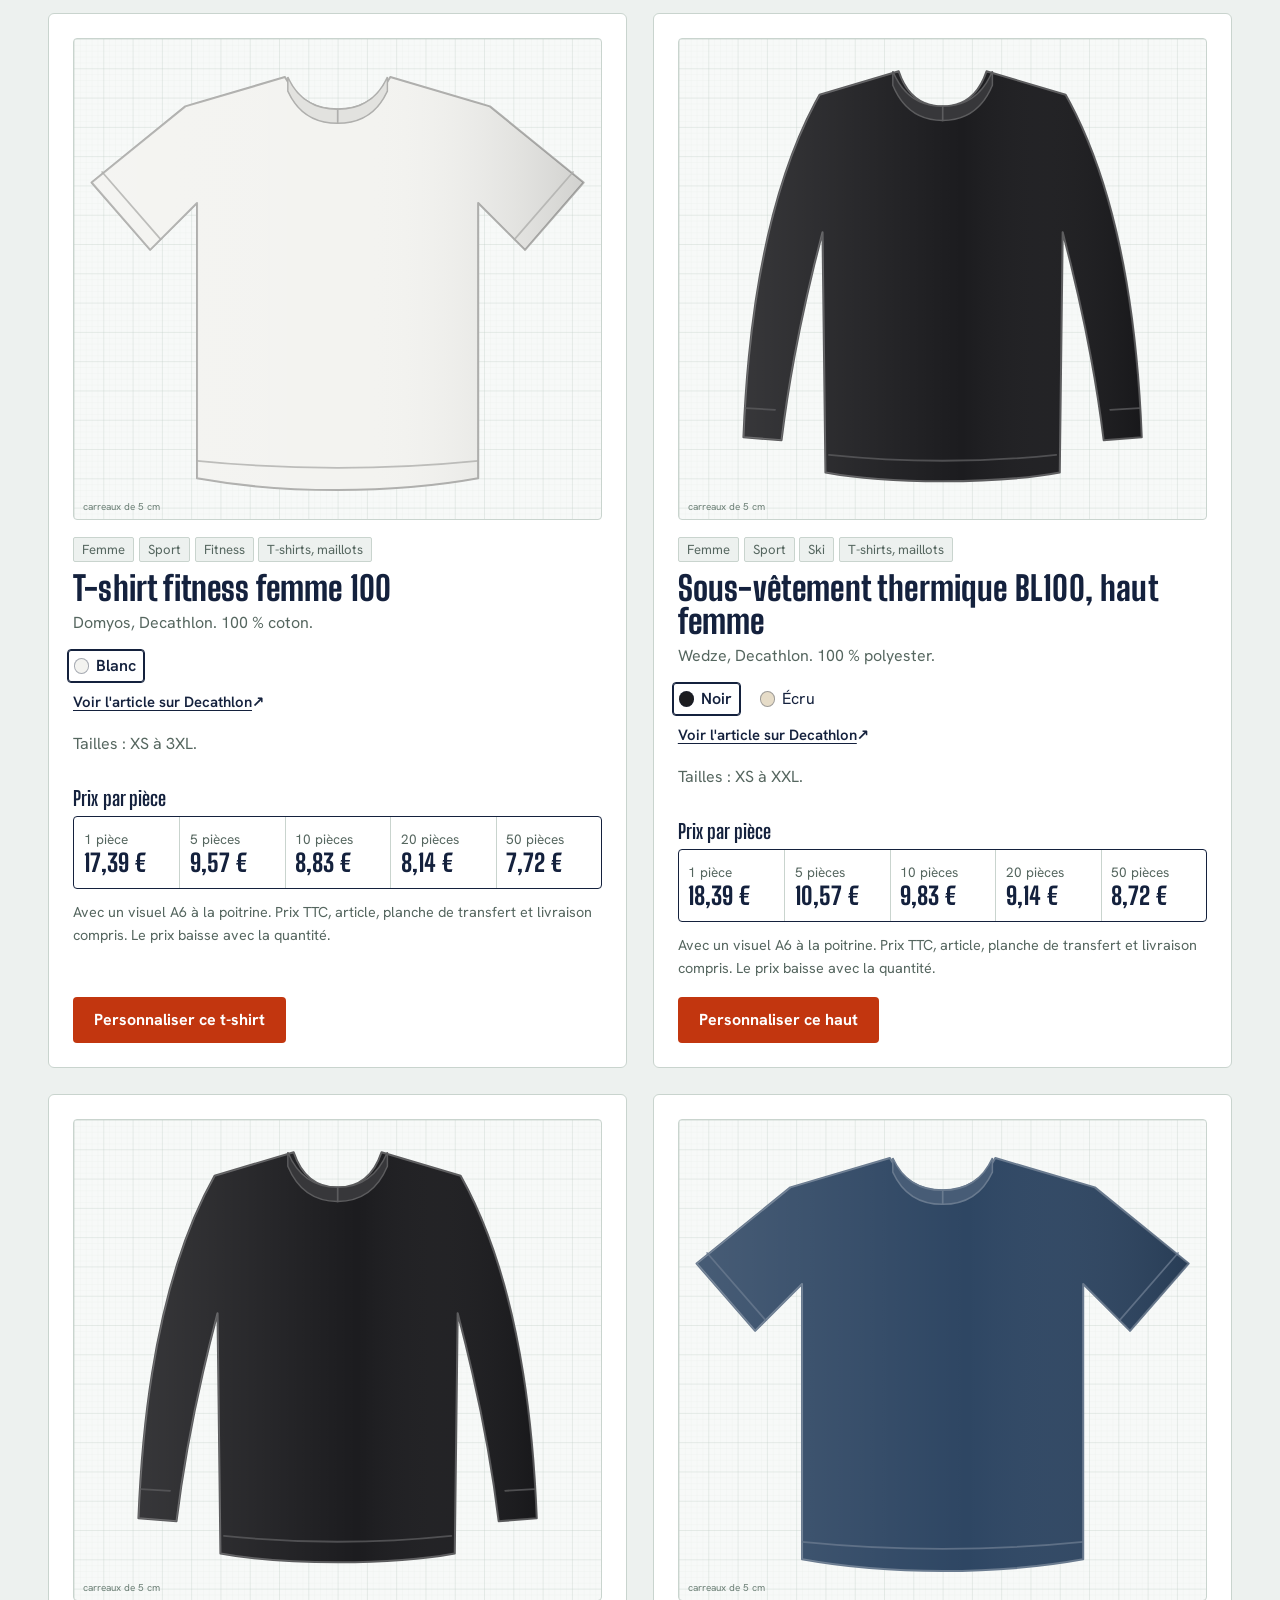
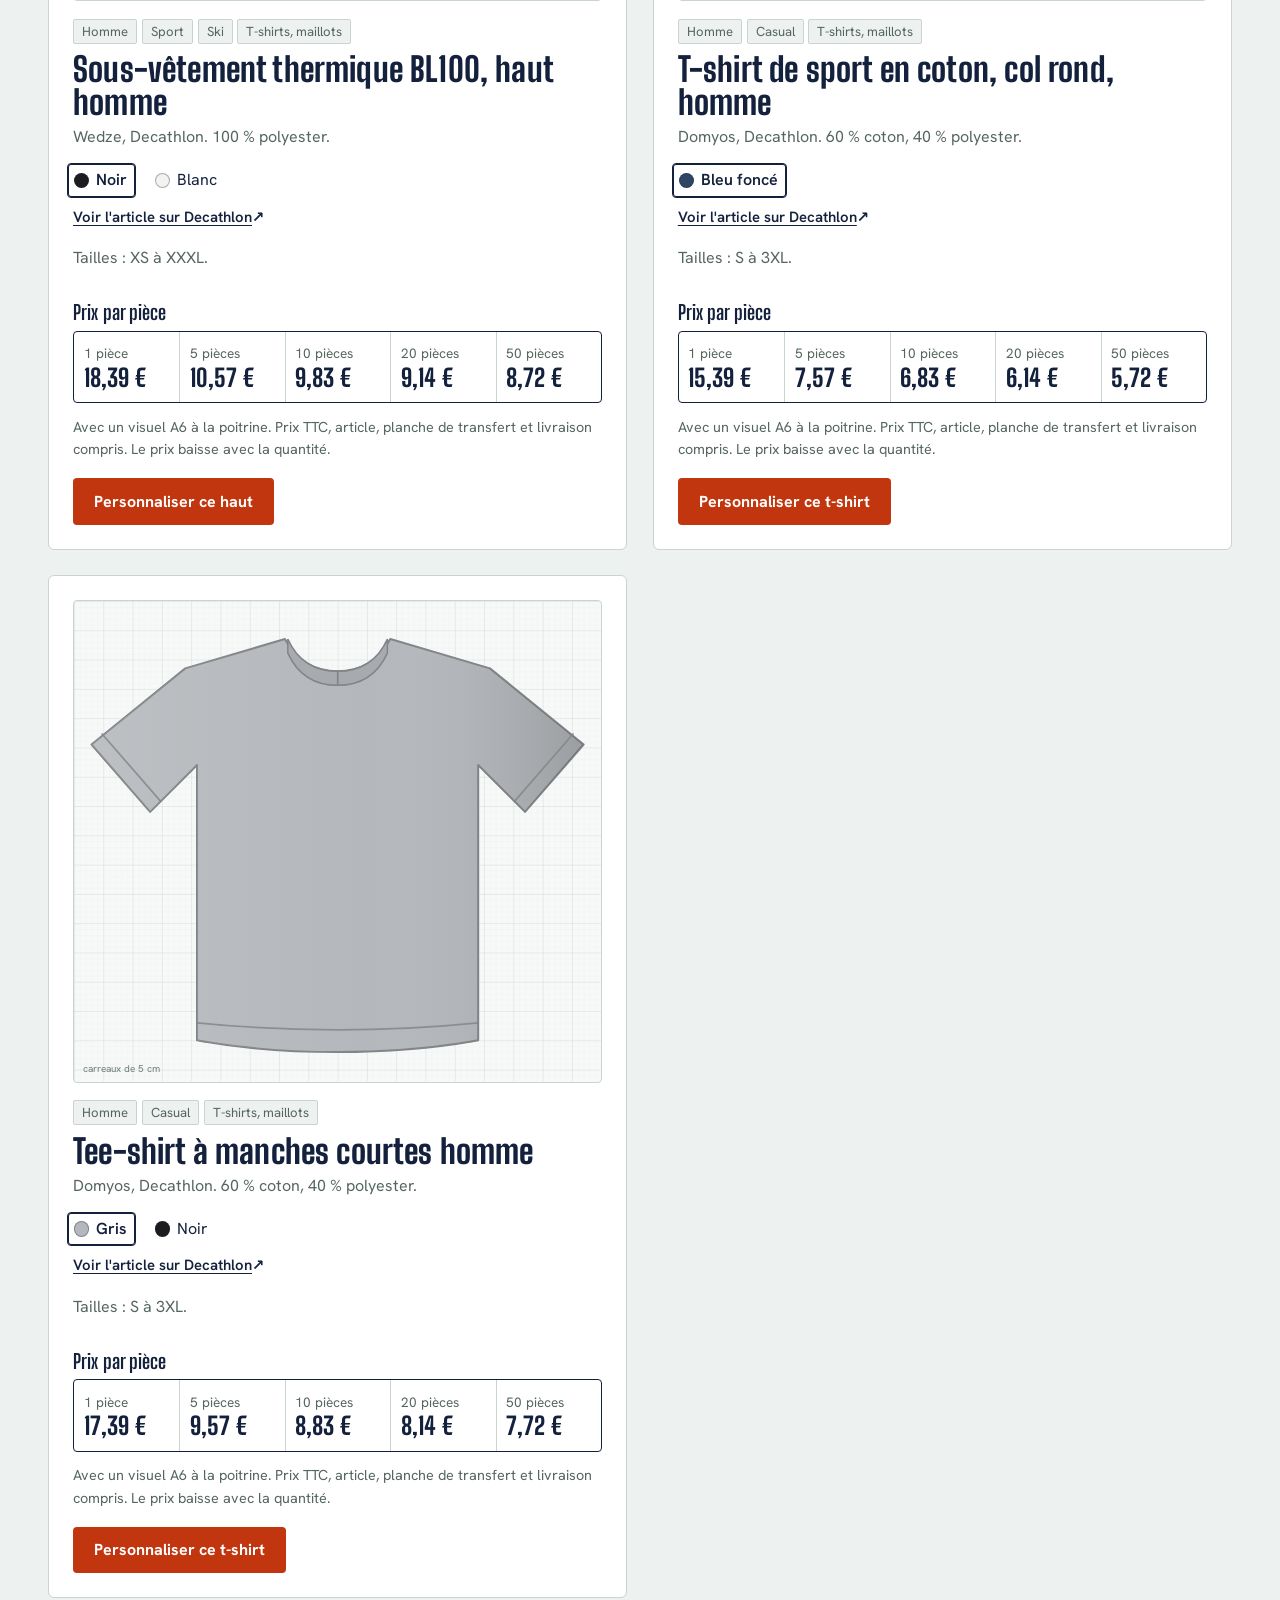
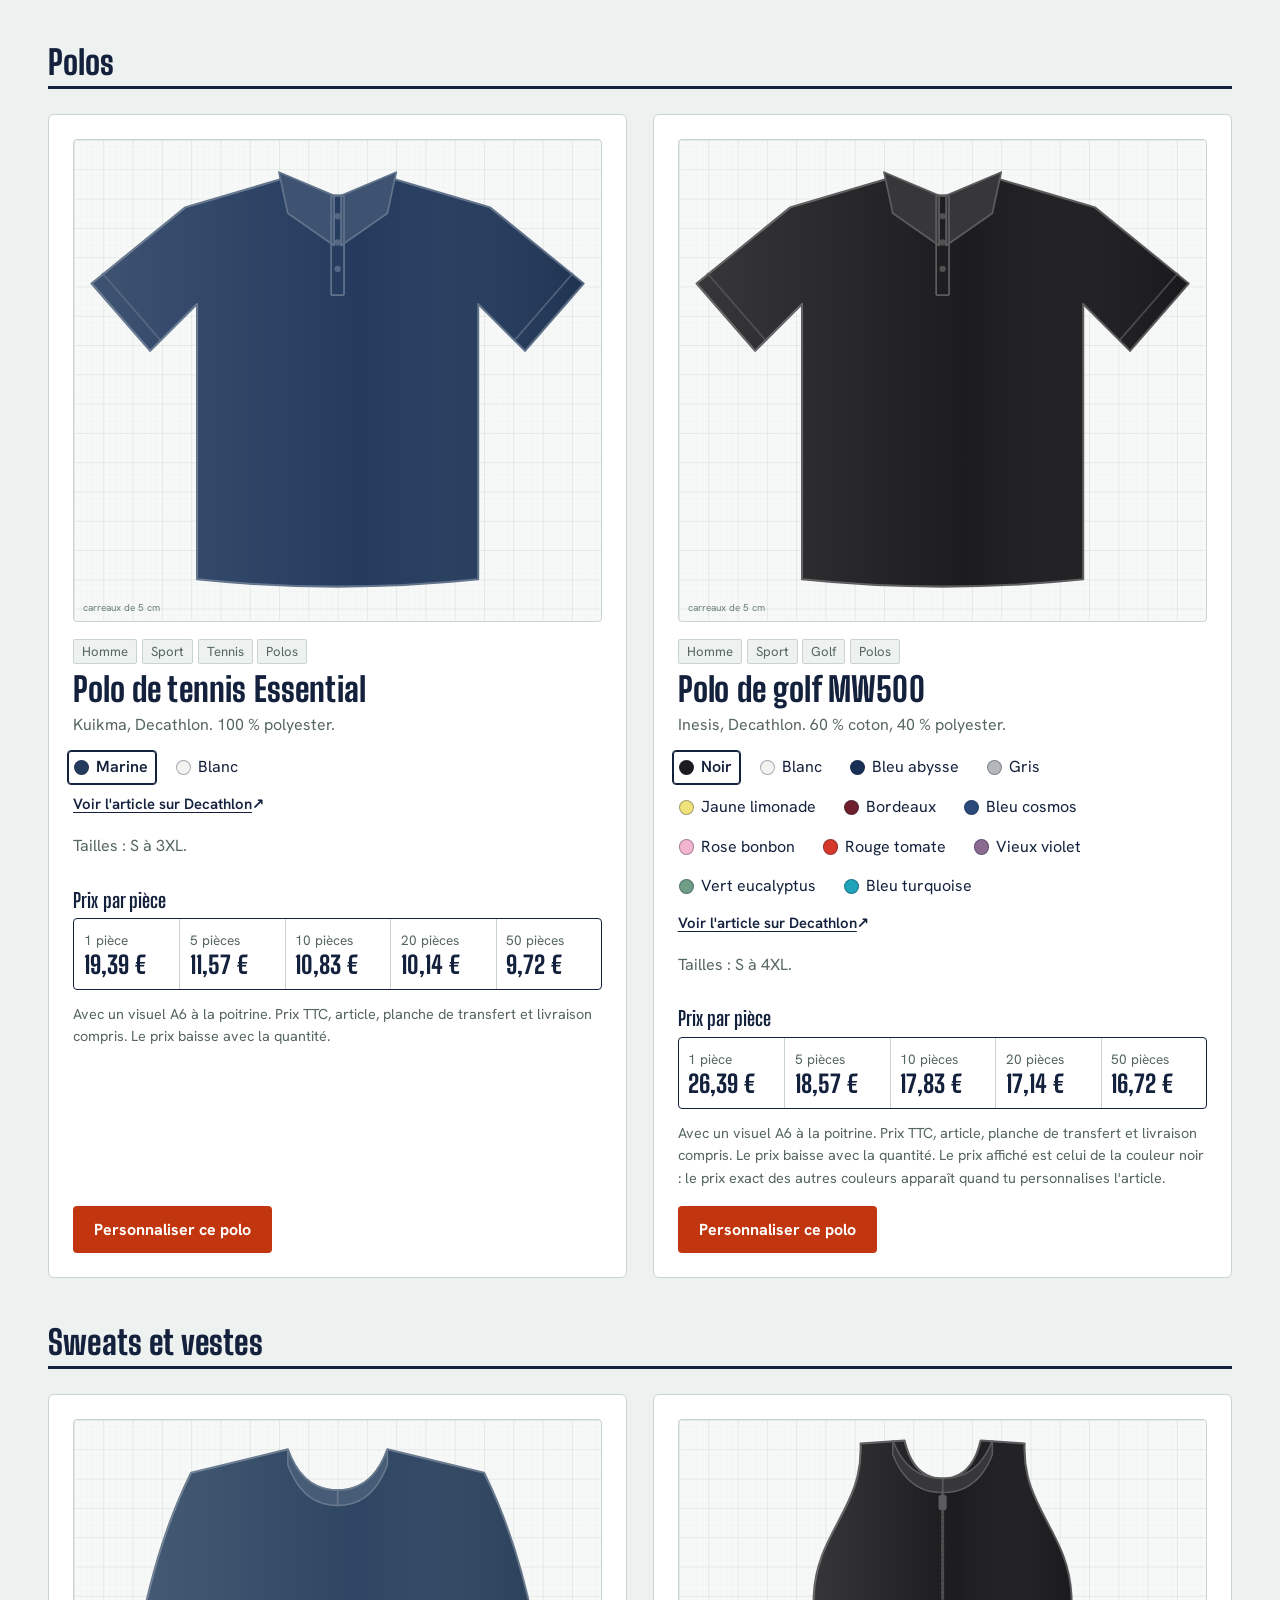
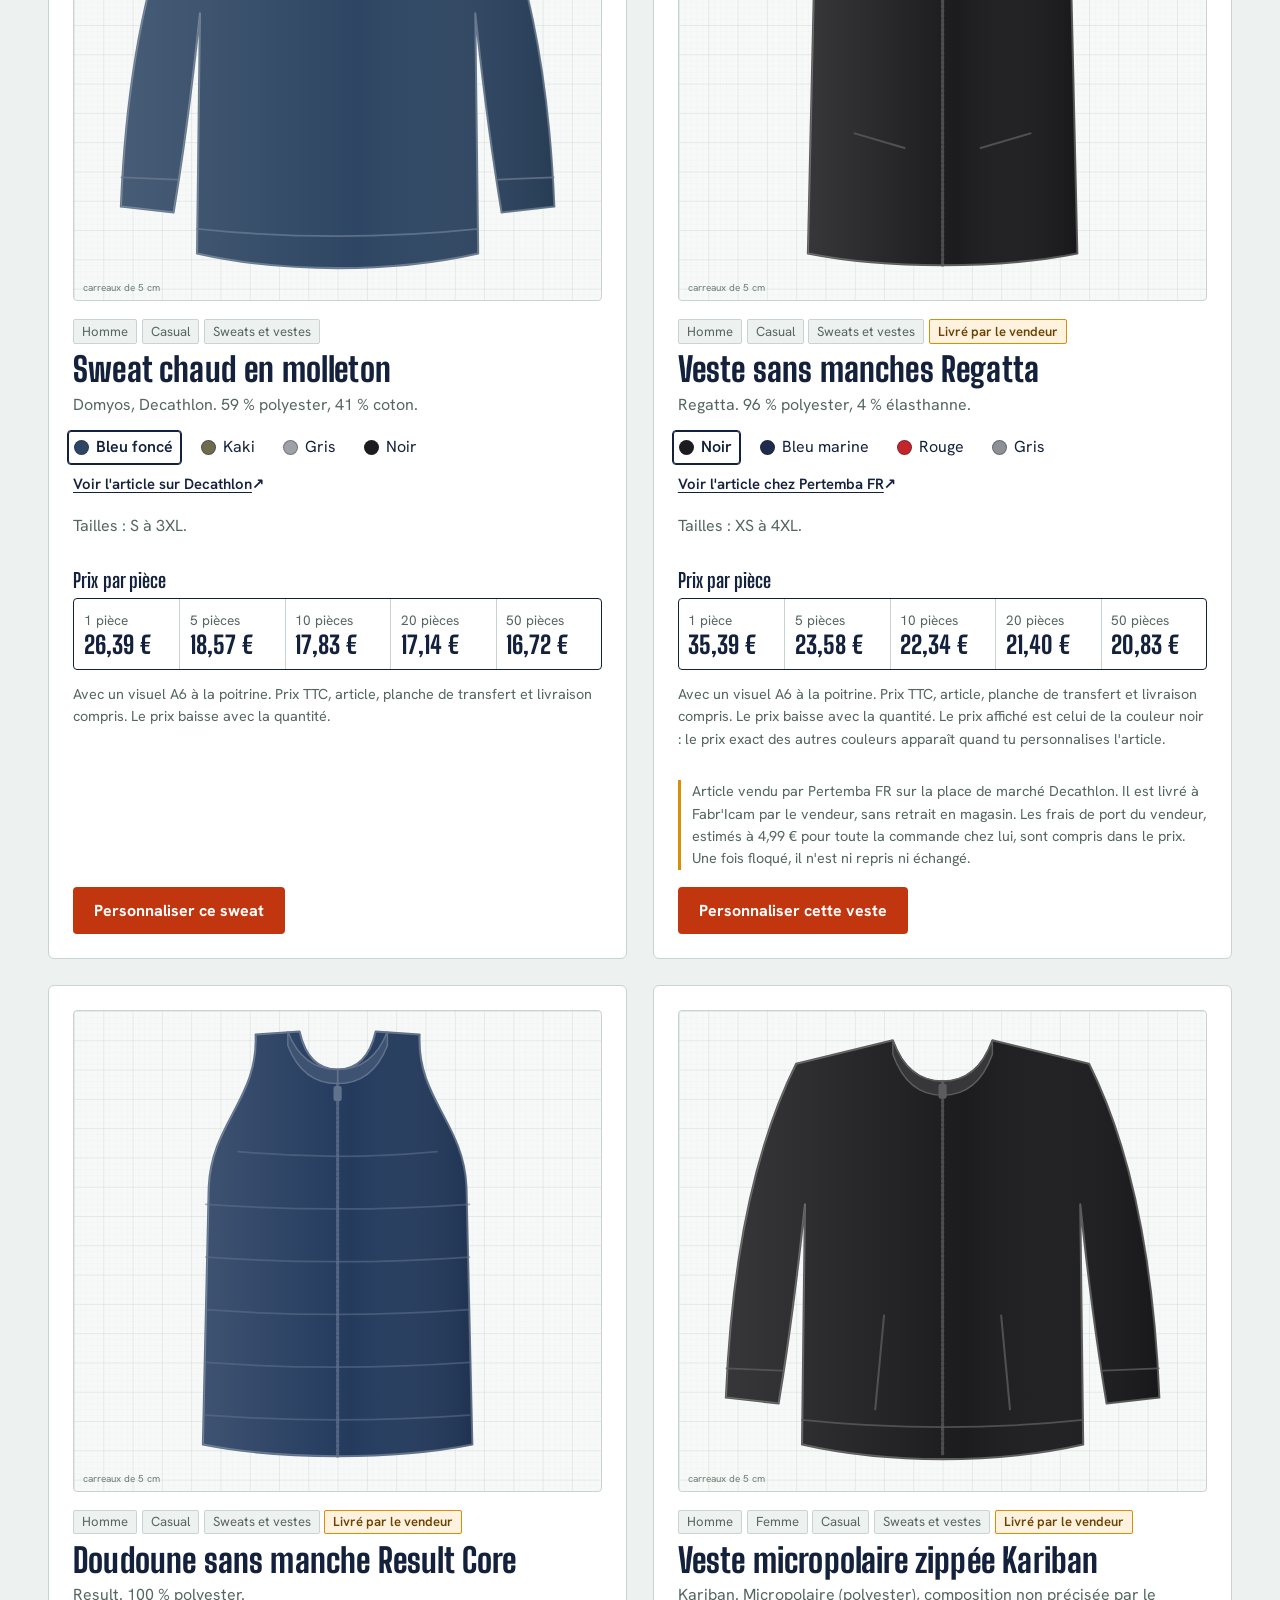
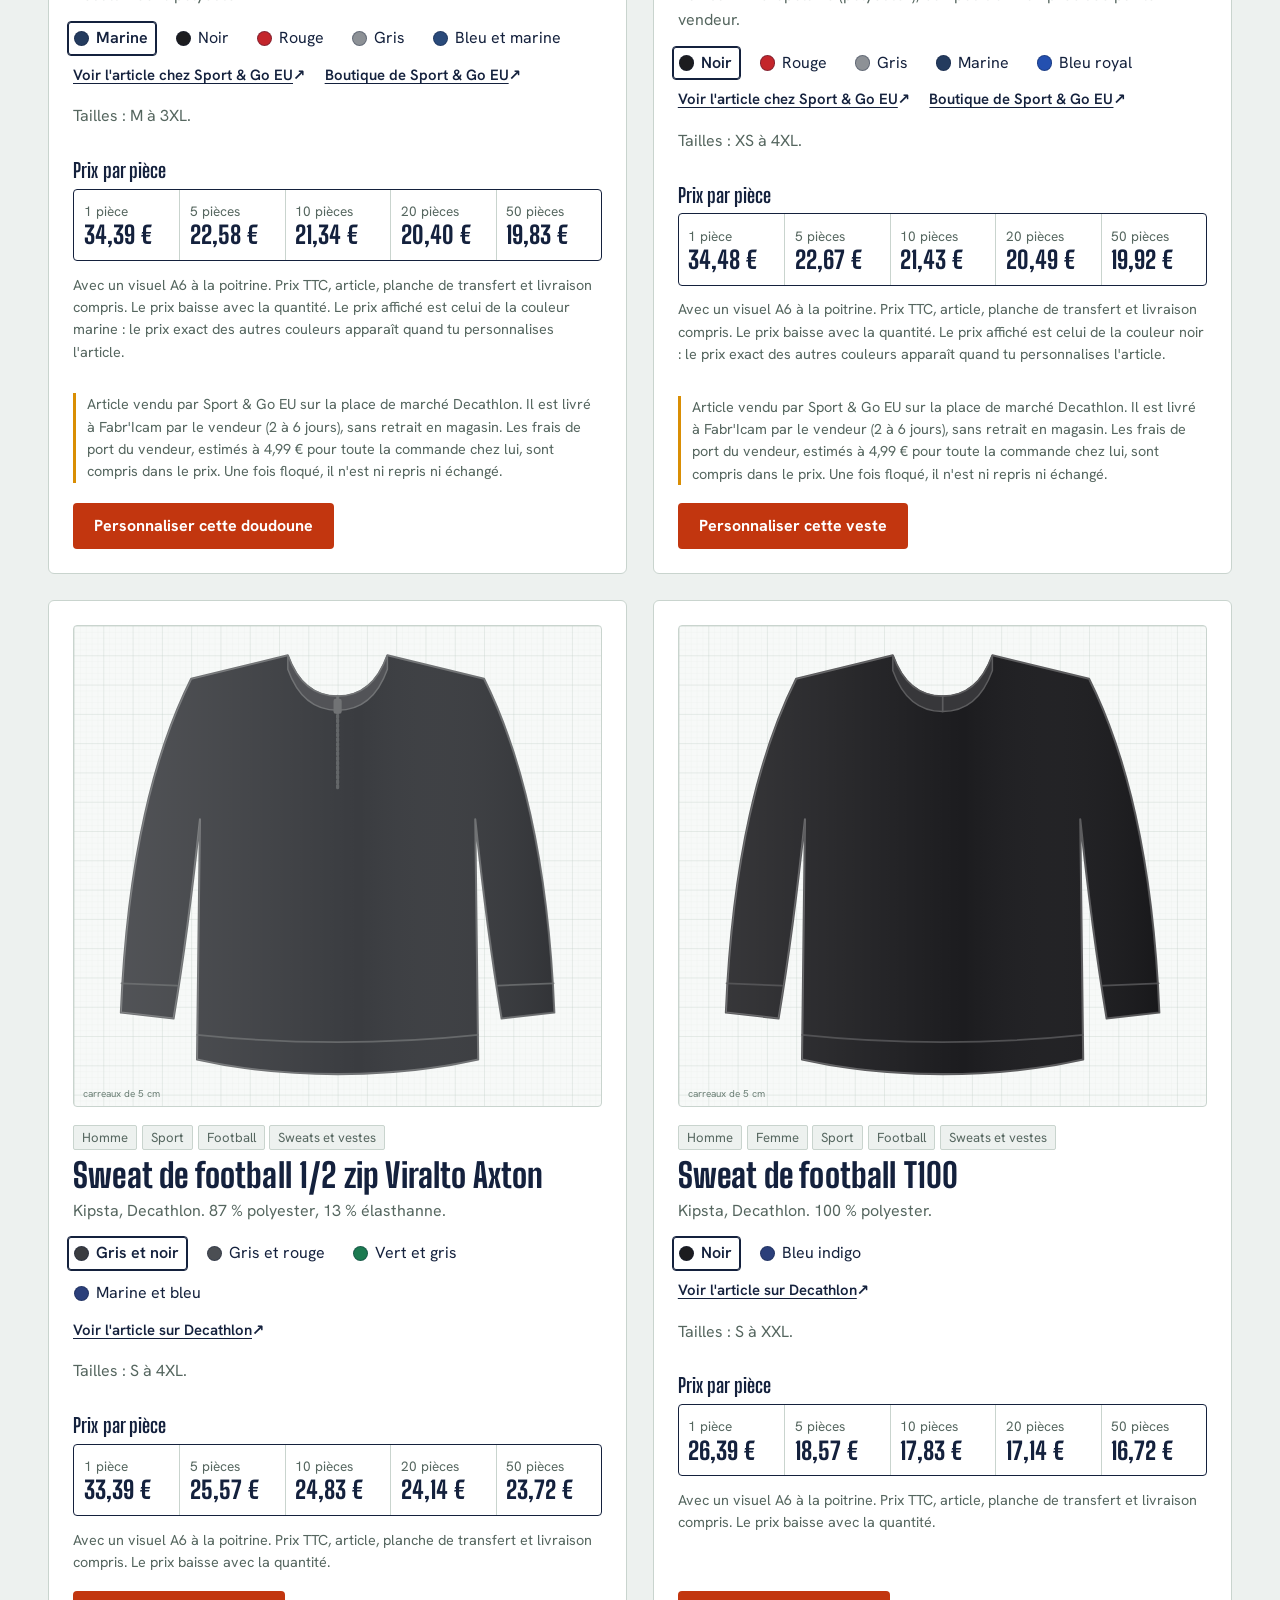
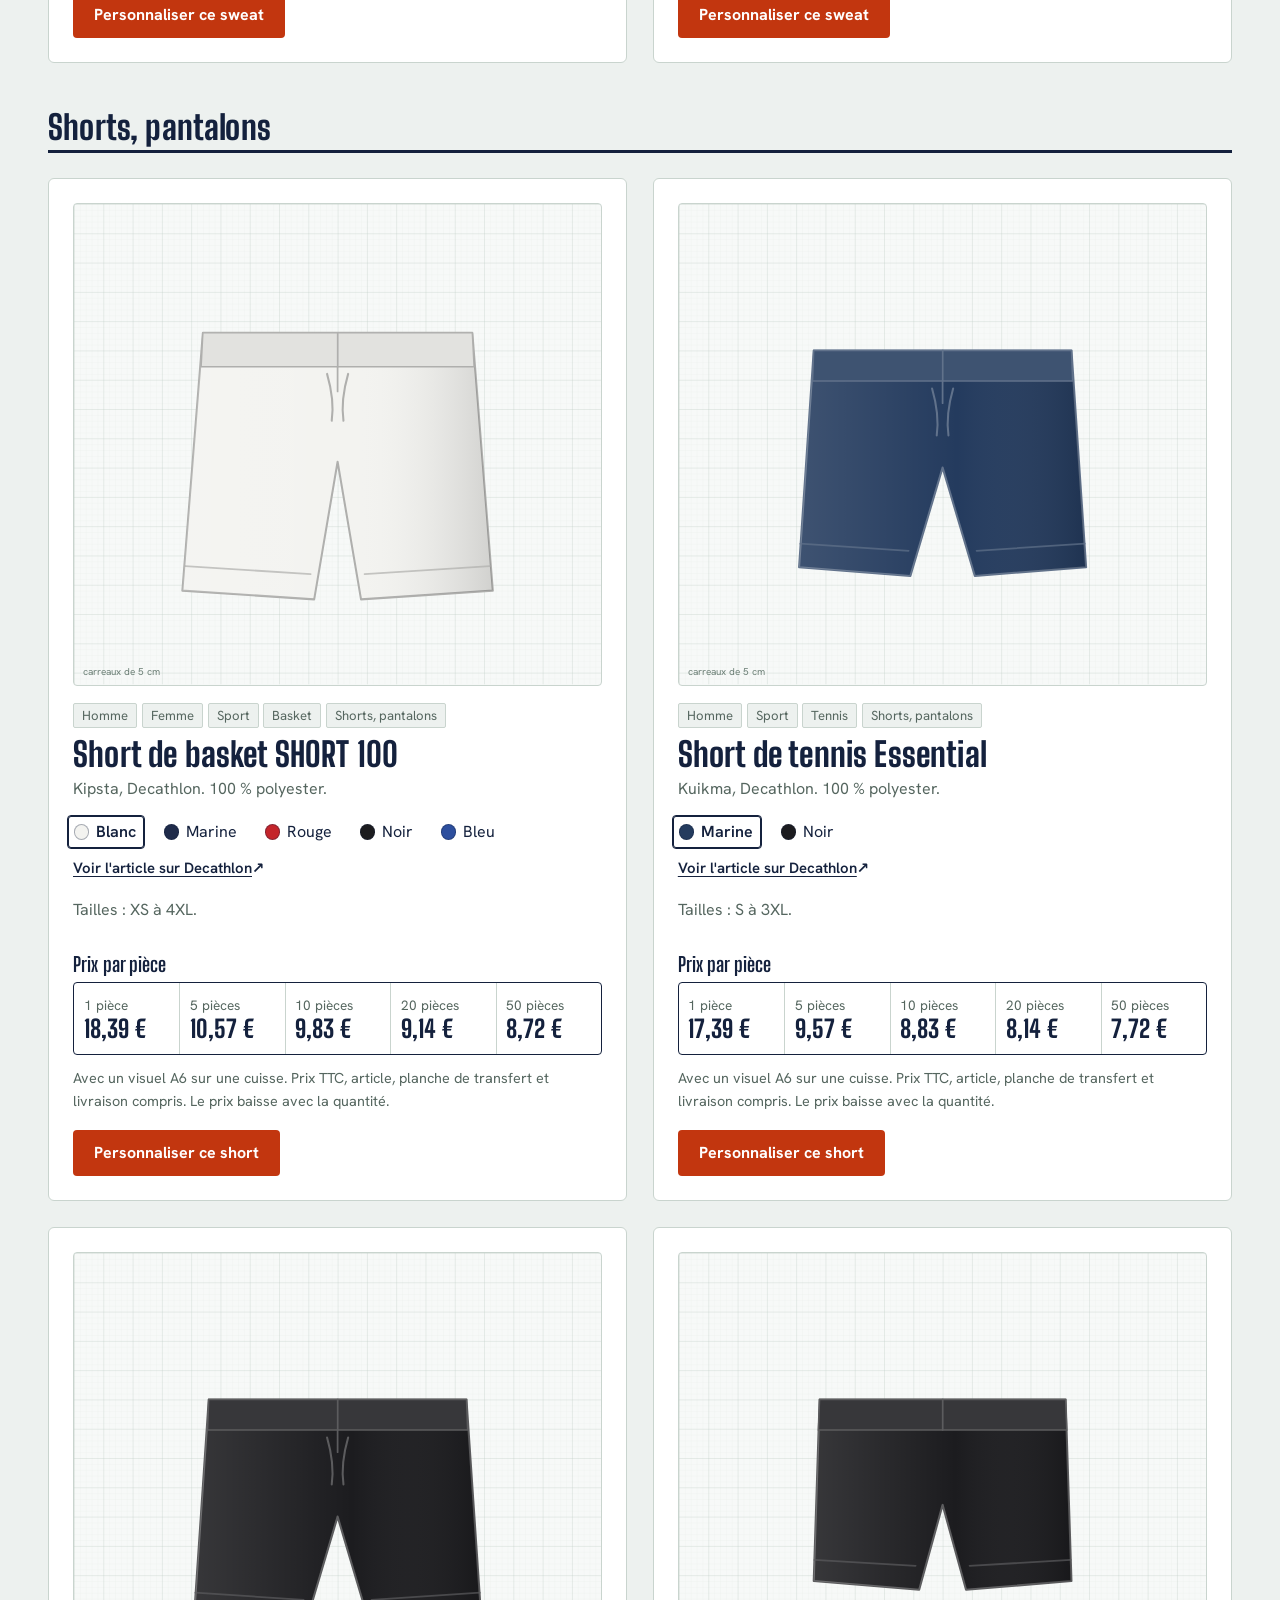
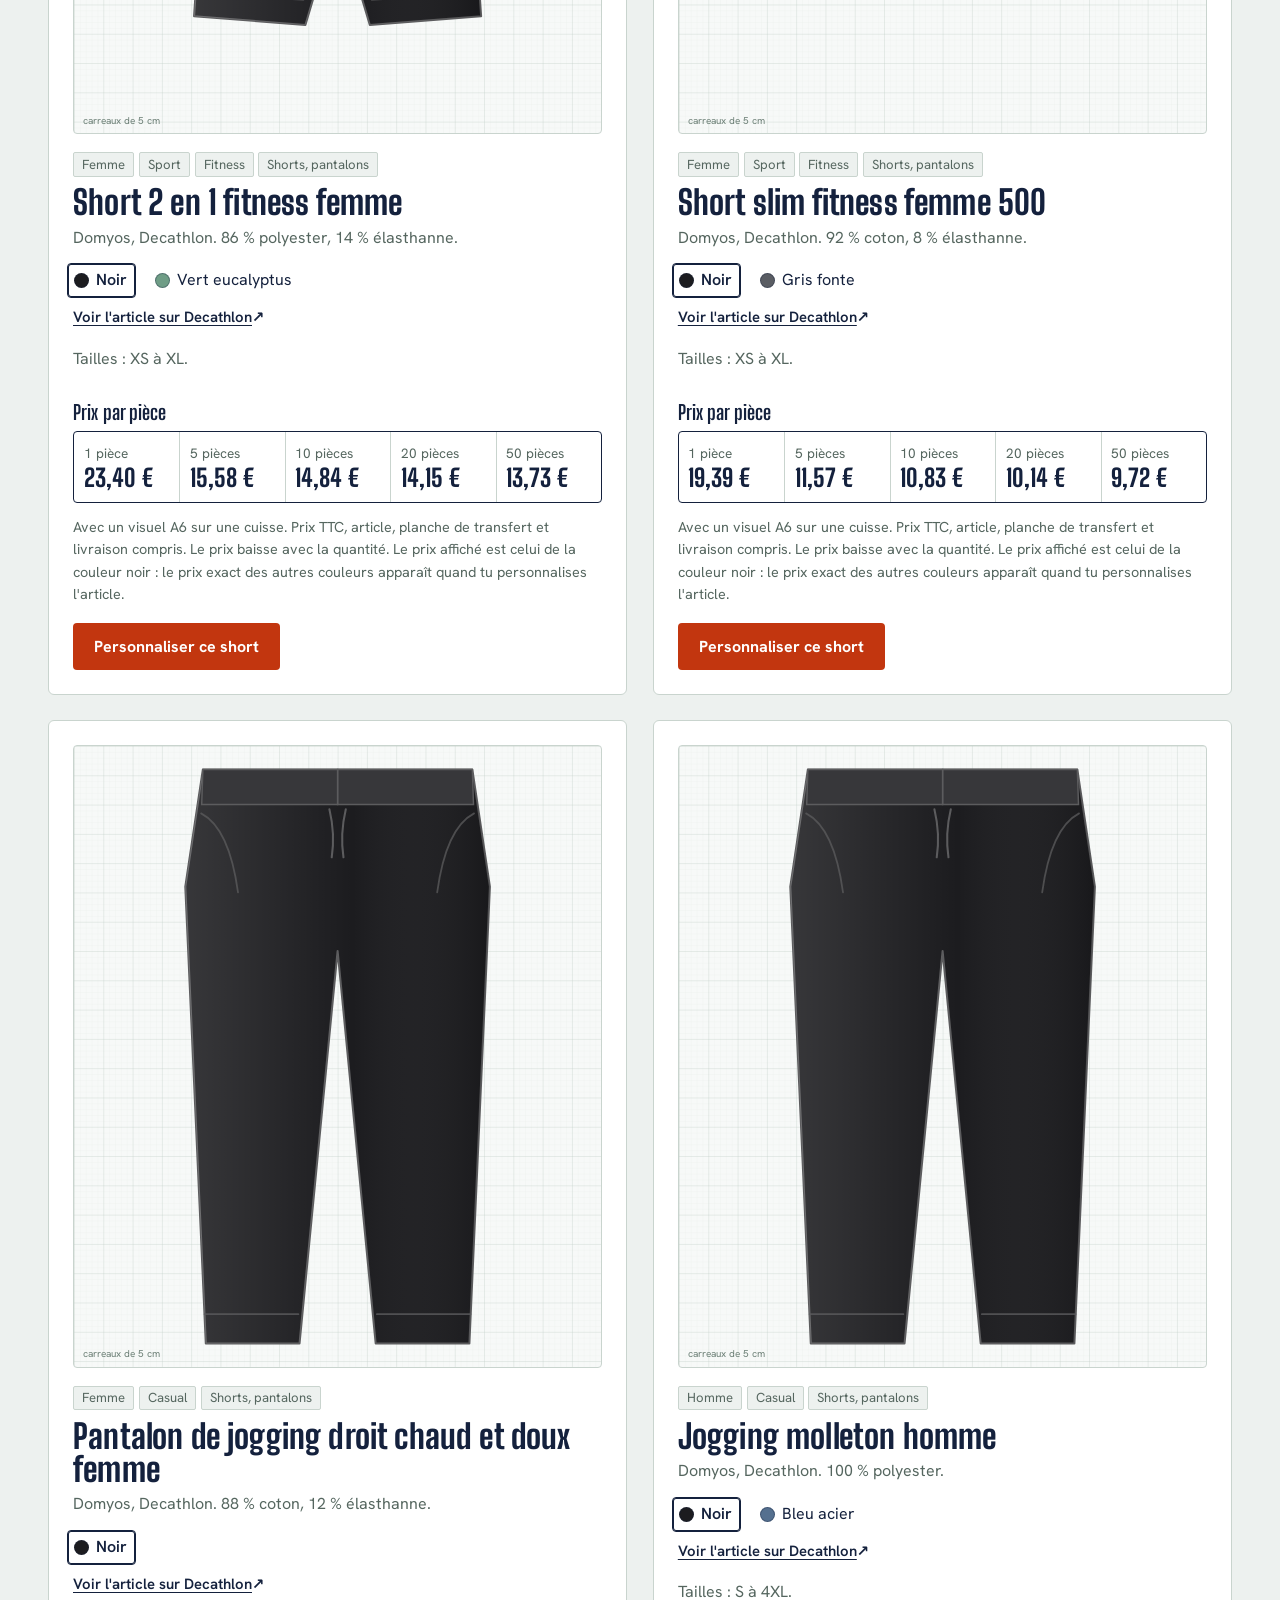
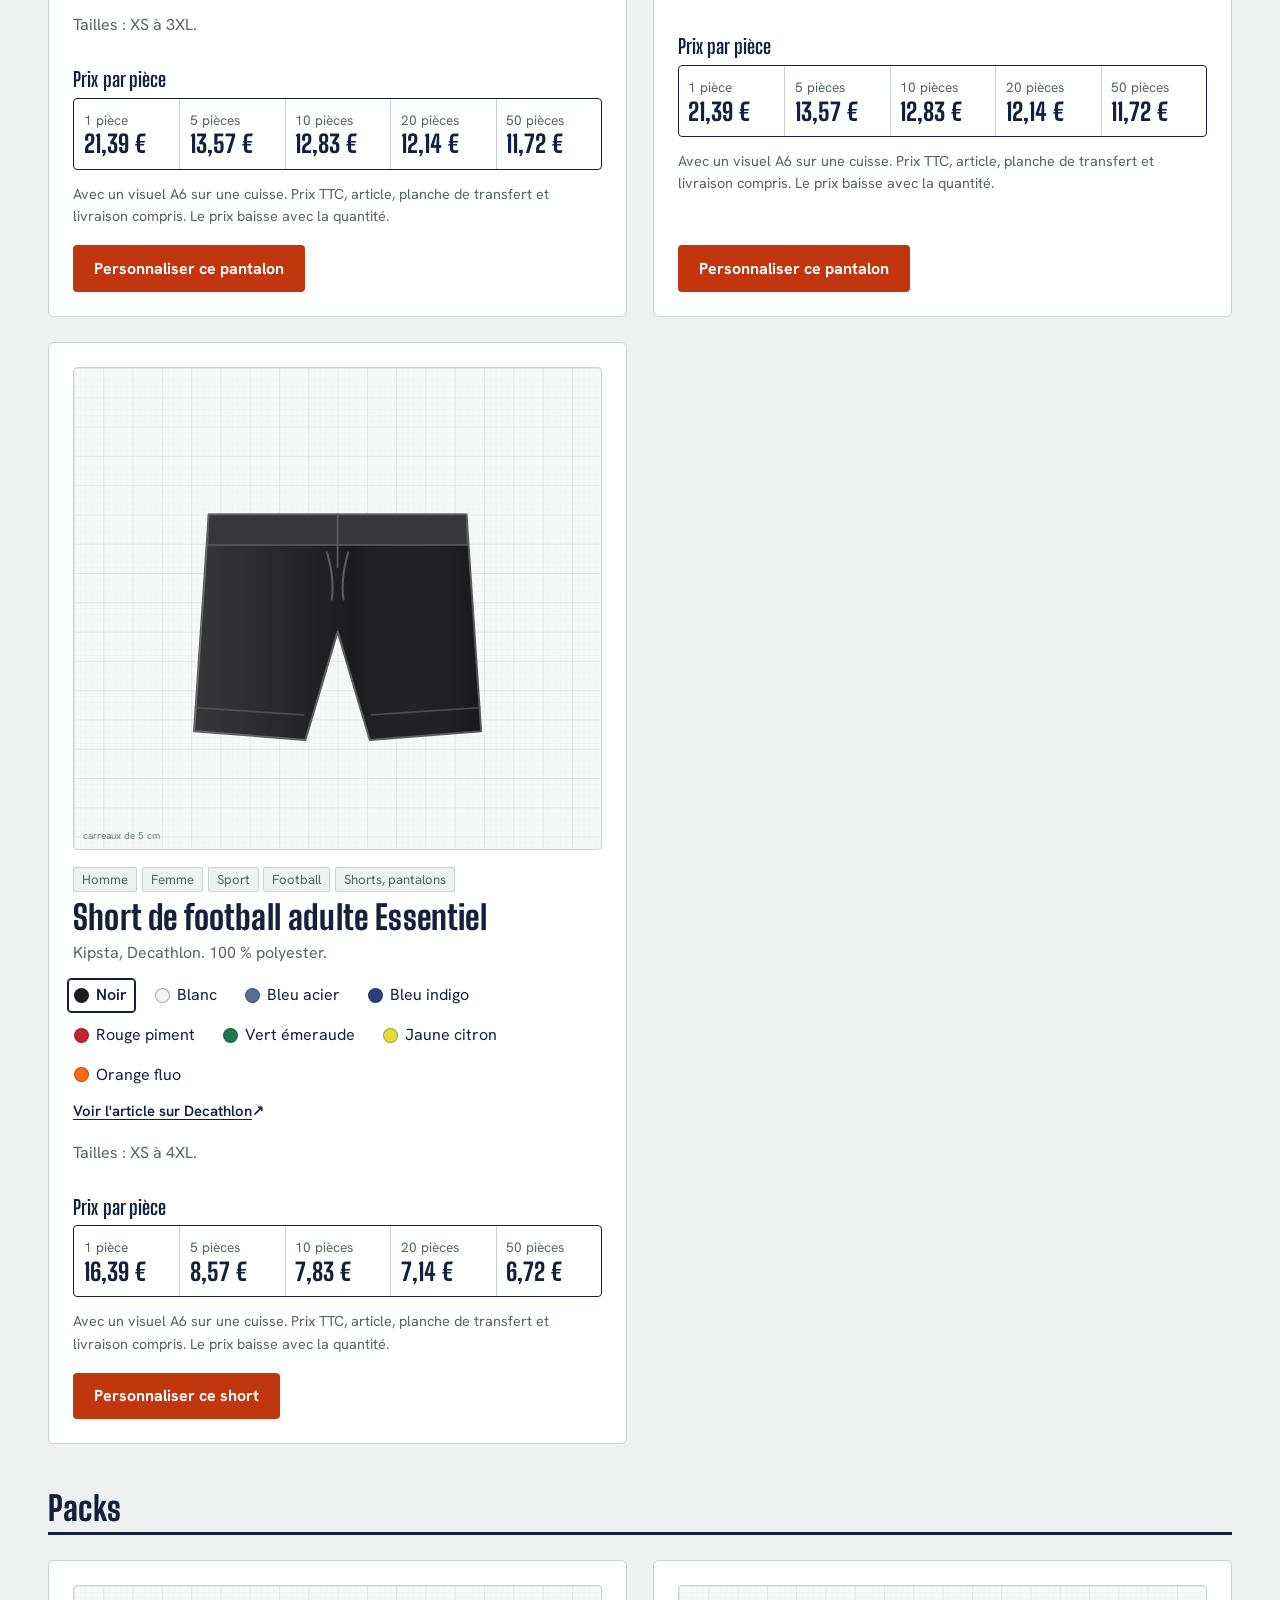
==== commit d08395d7: "Panier : plusieurs configurations dans une seule demande (6.5.0) Co-Authored-By: Claude Sonnet 5.5 <" ====
--- a/index.html
+++ b/index.html
@@ -30,7 +30,7 @@
         </button>
         <div class="menu-panel" id="menu-panel" role="region" aria-label="Catégories de produits" hidden></div>
       </div>
-      <a class="nav-link nav-cta" href="#/configurer" data-cfg data-nav="cfg">Ma commande</a>
+      <a class="nav-link nav-cta" href="#/panier" data-nav="panier">Panier<span class="nav-badge" id="panier-n" hidden></span></a>
     </nav>
   </header>
 
--- a/css/style.css
+++ b/css/style.css
@@ -334,6 +334,29 @@
 @media (prefers-reduced-motion: reduce) {
   * { scroll-behavior: auto !important; transition: none !important; }
 }
+/* ---------- panier ---------- */
+.nav-badge { display: inline-grid; place-items: center; min-width: 1.4rem; height: 1.4rem; padding: 0 .35rem; margin-left: .1rem; border-radius: 999px; background: var(--heat-strong); color: #fff; font: 700 .8rem/1 var(--body); font-variant-numeric: tabular-nums; }
+.nav-cta:hover .nav-badge, .nav-cta.on .nav-badge { background: #fff; color: var(--ink); }
+.cart-actions { display: flex; flex-wrap: wrap; gap: .6rem; margin-top: .9rem; }
+.panier { padding-bottom: 3rem; }
+.pn-grid { display: grid; grid-template-columns: minmax(0, 1fr) minmax(300px, 400px); gap: clamp(1.5rem, 3vw, 3rem); align-items: start; margin-bottom: 1rem; }
+.pn-side { position: sticky; top: calc(var(--header-h) + 1rem); }
+.pn-lignes { list-style: none; margin: 0 0 1rem; padding: 0; display: grid; gap: .8rem; }
+.pn-ligne { display: grid; grid-template-columns: minmax(0, 1fr) auto; gap: .5rem 1.2rem; padding: 1rem 1.1rem; border: 1px solid var(--line, rgba(20, 33, 61, .2)); border-radius: var(--r); background: #fff; }
+.pn-ligne.editing { border-color: var(--heat-strong); box-shadow: inset 0 0 0 1px var(--heat-strong); }
+.pn-ligne h3 { margin: 0 0 .4rem; }
+.pn-tag { font: 600 .8rem/1 var(--body); color: var(--heat-strong); margin-left: .4rem; }
+.pn-res { list-style: none; margin: 0; padding: 0; display: grid; gap: .2rem; }
+.pn-res li { display: flex; align-items: center; gap: .45rem; }
+.pn-sub { margin: .5rem 0 0; color: var(--muted); font-size: .92rem; }
+.pn-prix { text-align: right; display: grid; align-content: start; gap: .1rem; }
+.pn-prix b { font: 800 1.9rem/1 var(--display); font-variant-numeric: tabular-nums; }
+.pn-prix span { color: var(--muted); font-size: .85rem; }
+.pn-actions { grid-column: 1 / -1; display: flex; flex-wrap: wrap; gap: .5rem; }
+.pn-encours { margin: 0 0 1rem; padding: .7rem 1rem; background: var(--film); border-radius: var(--r); }
+.pn-vide { padding: 2rem 0; max-width: 36rem; display: grid; gap: 1rem; justify-items: start; }
+@media (max-width: 860px) { .pn-grid { grid-template-columns: 1fr; } .pn-side { position: static; order: -1; } }
+
 @media print {
   .top-note, .cat-bar, .filtres, .f-count, .p-zoom, .lightbox, .site-header, .site-footer, .cfg-head, .toast, .skip { display: none !important; }
   body { background: #fff; }
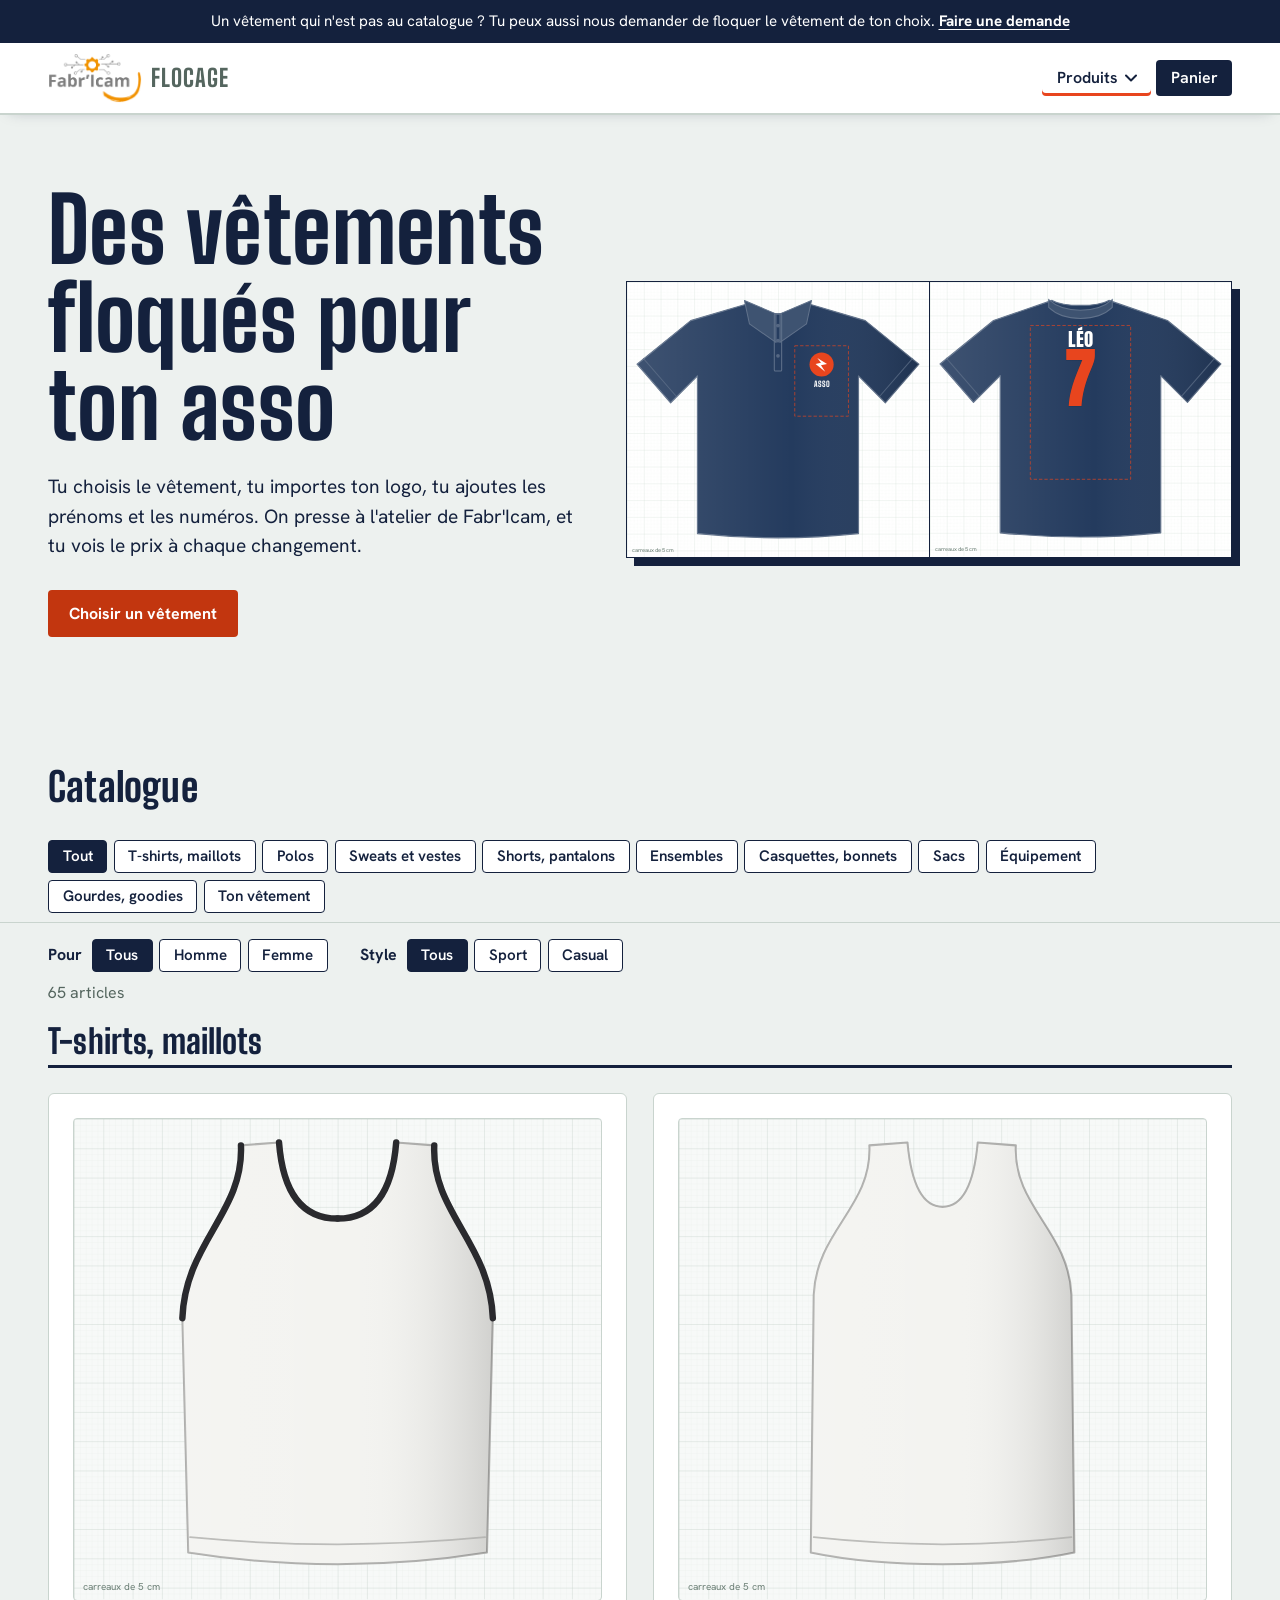
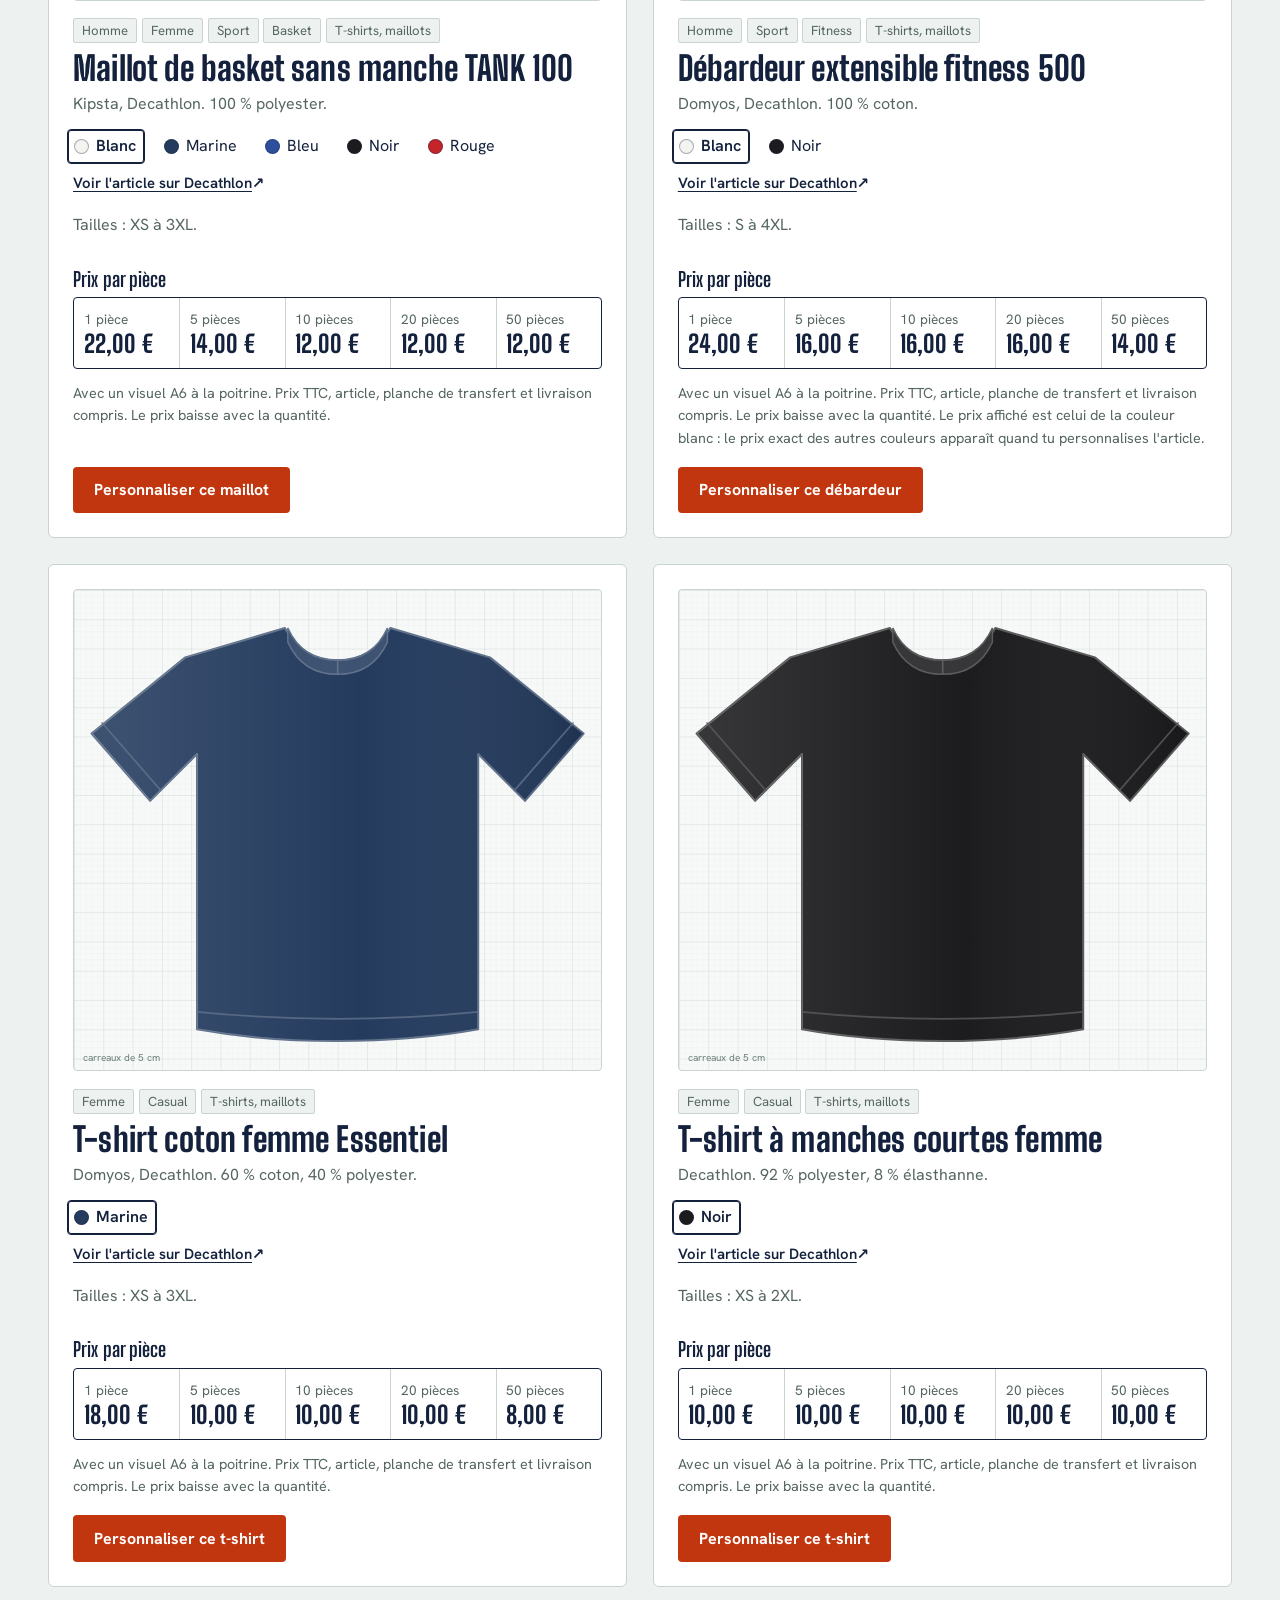
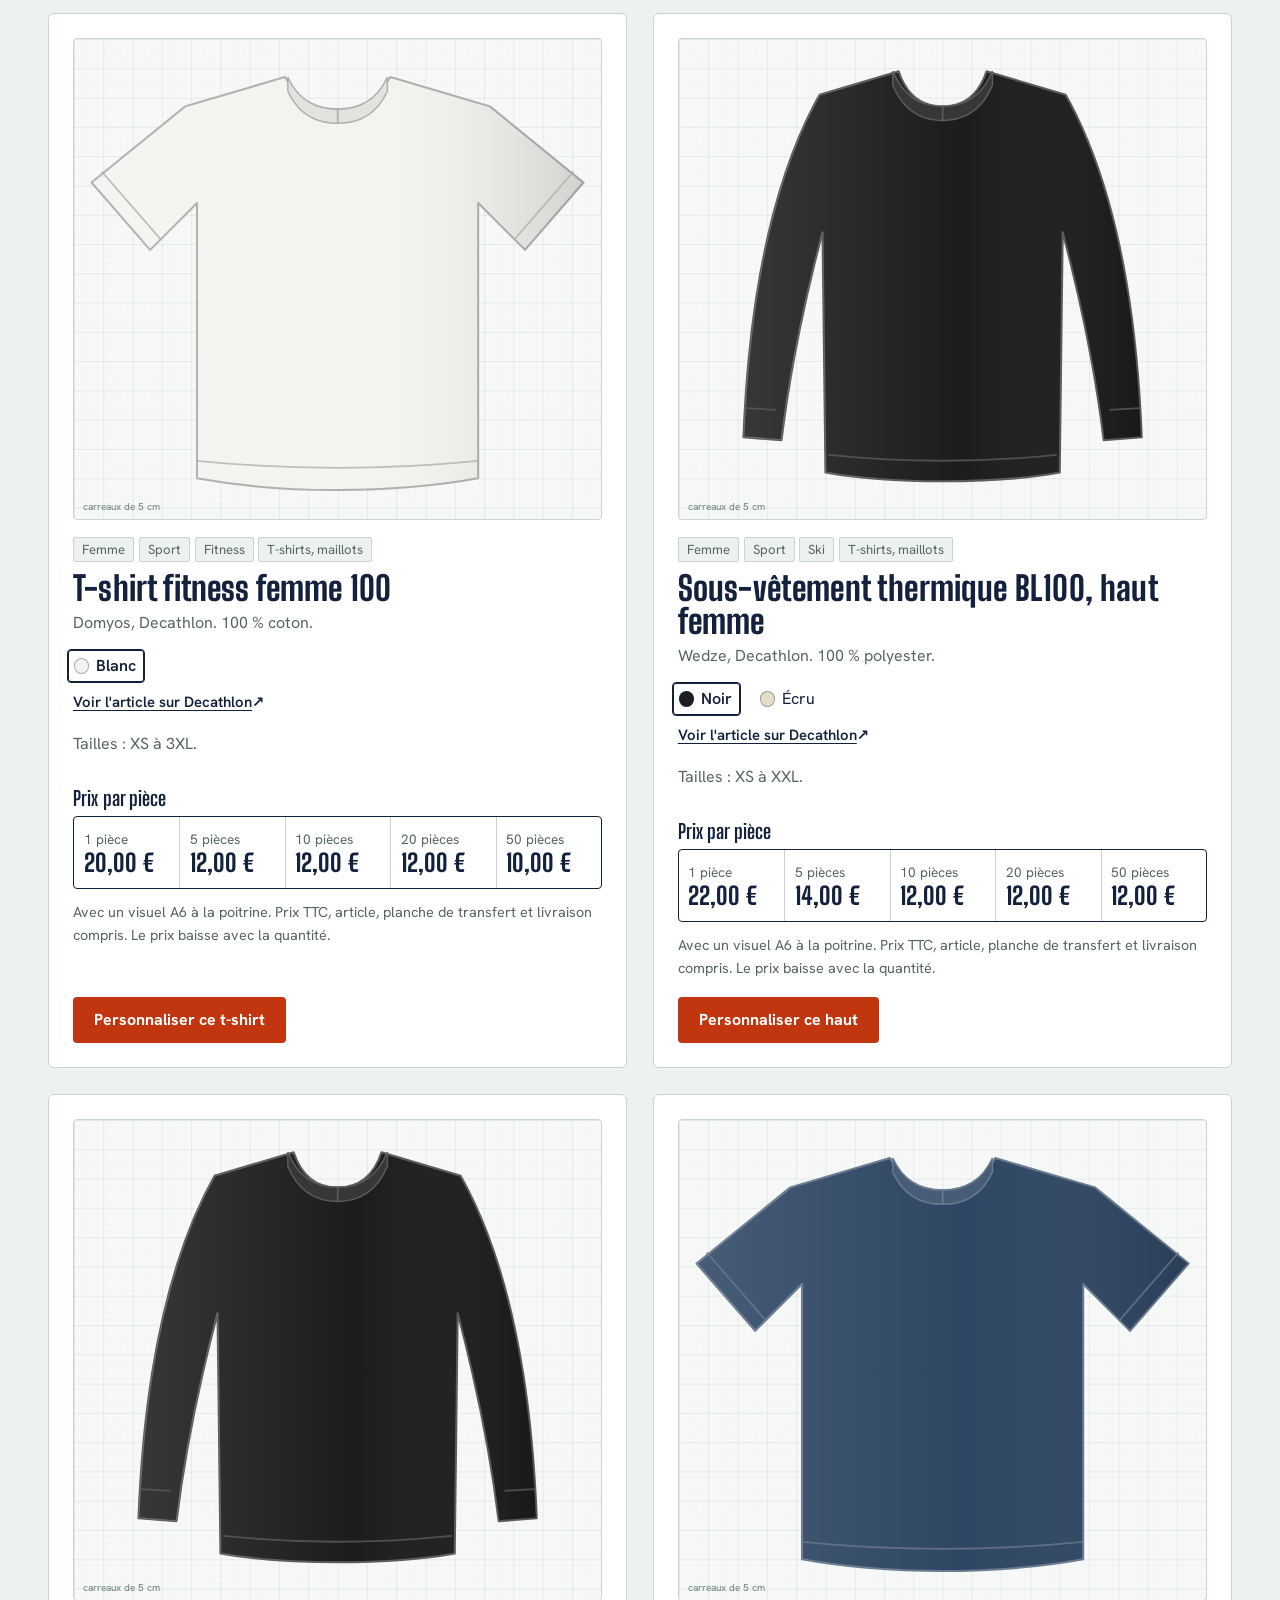
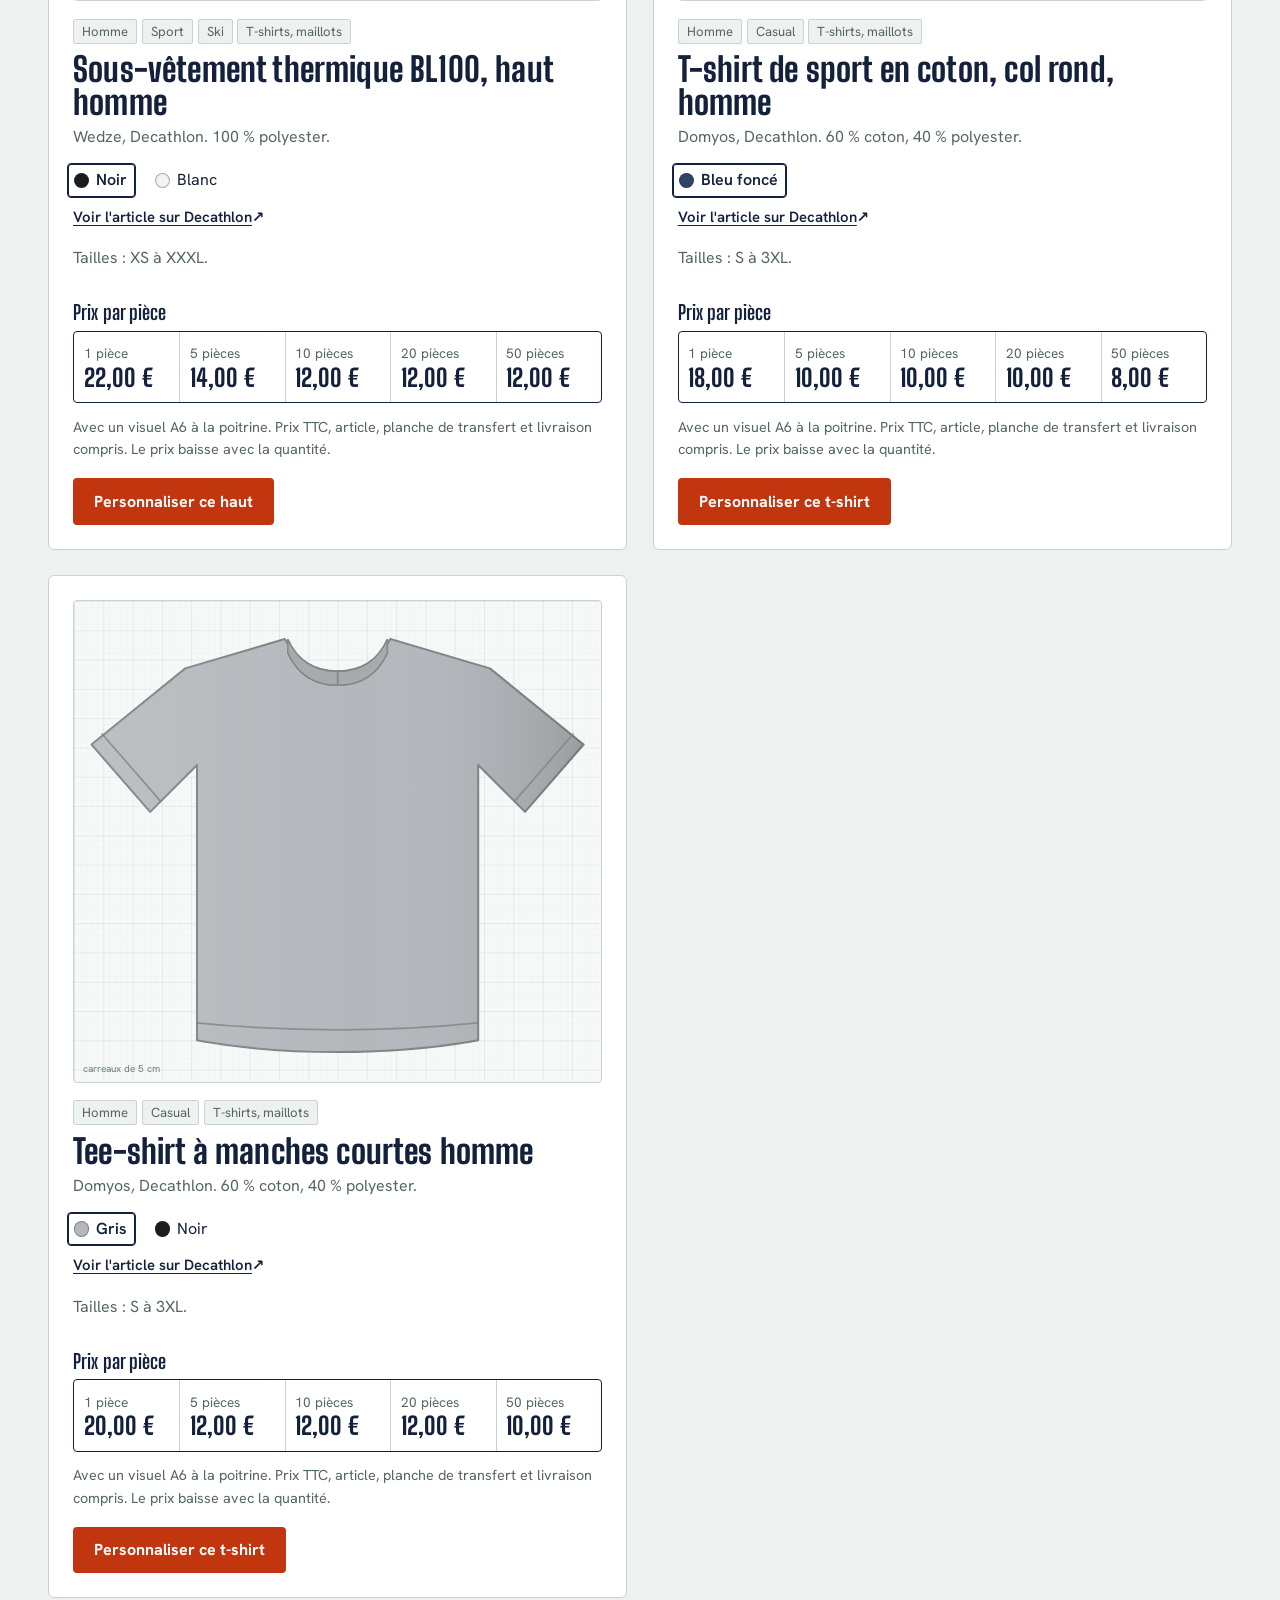
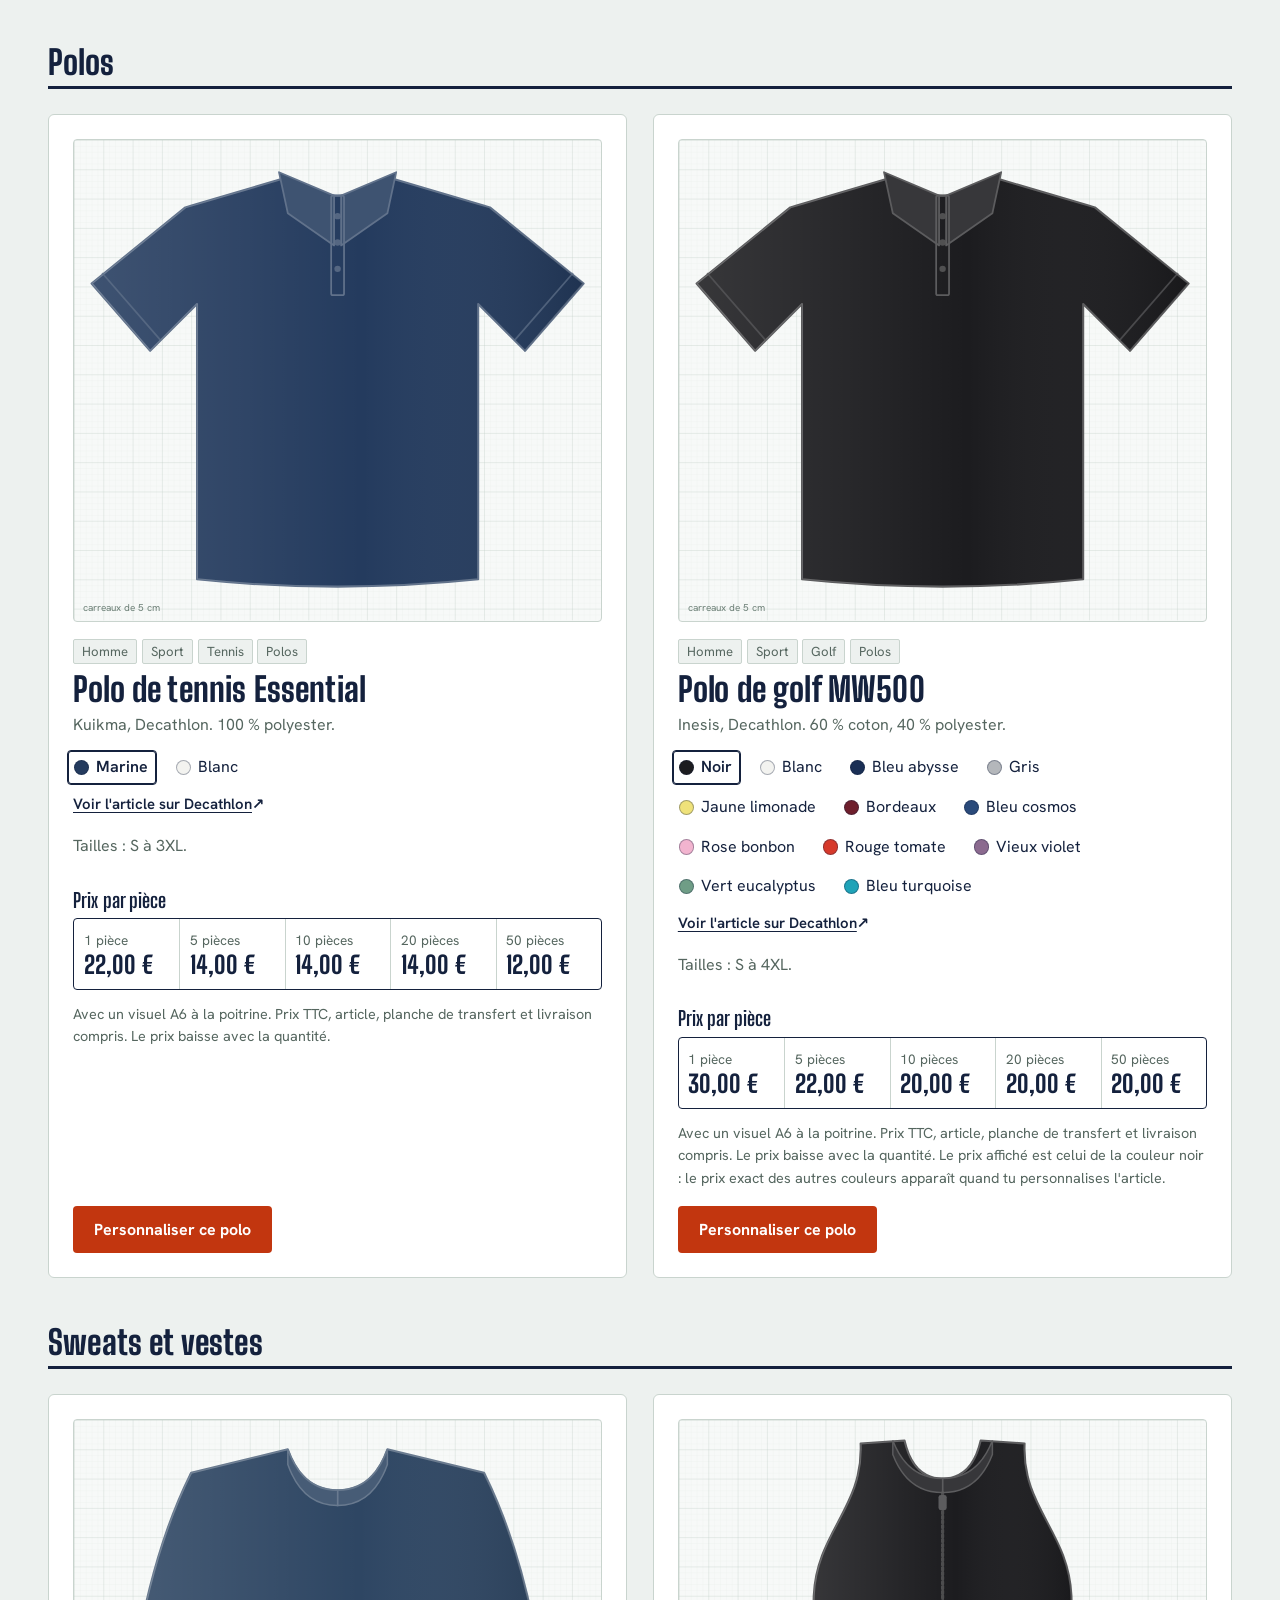
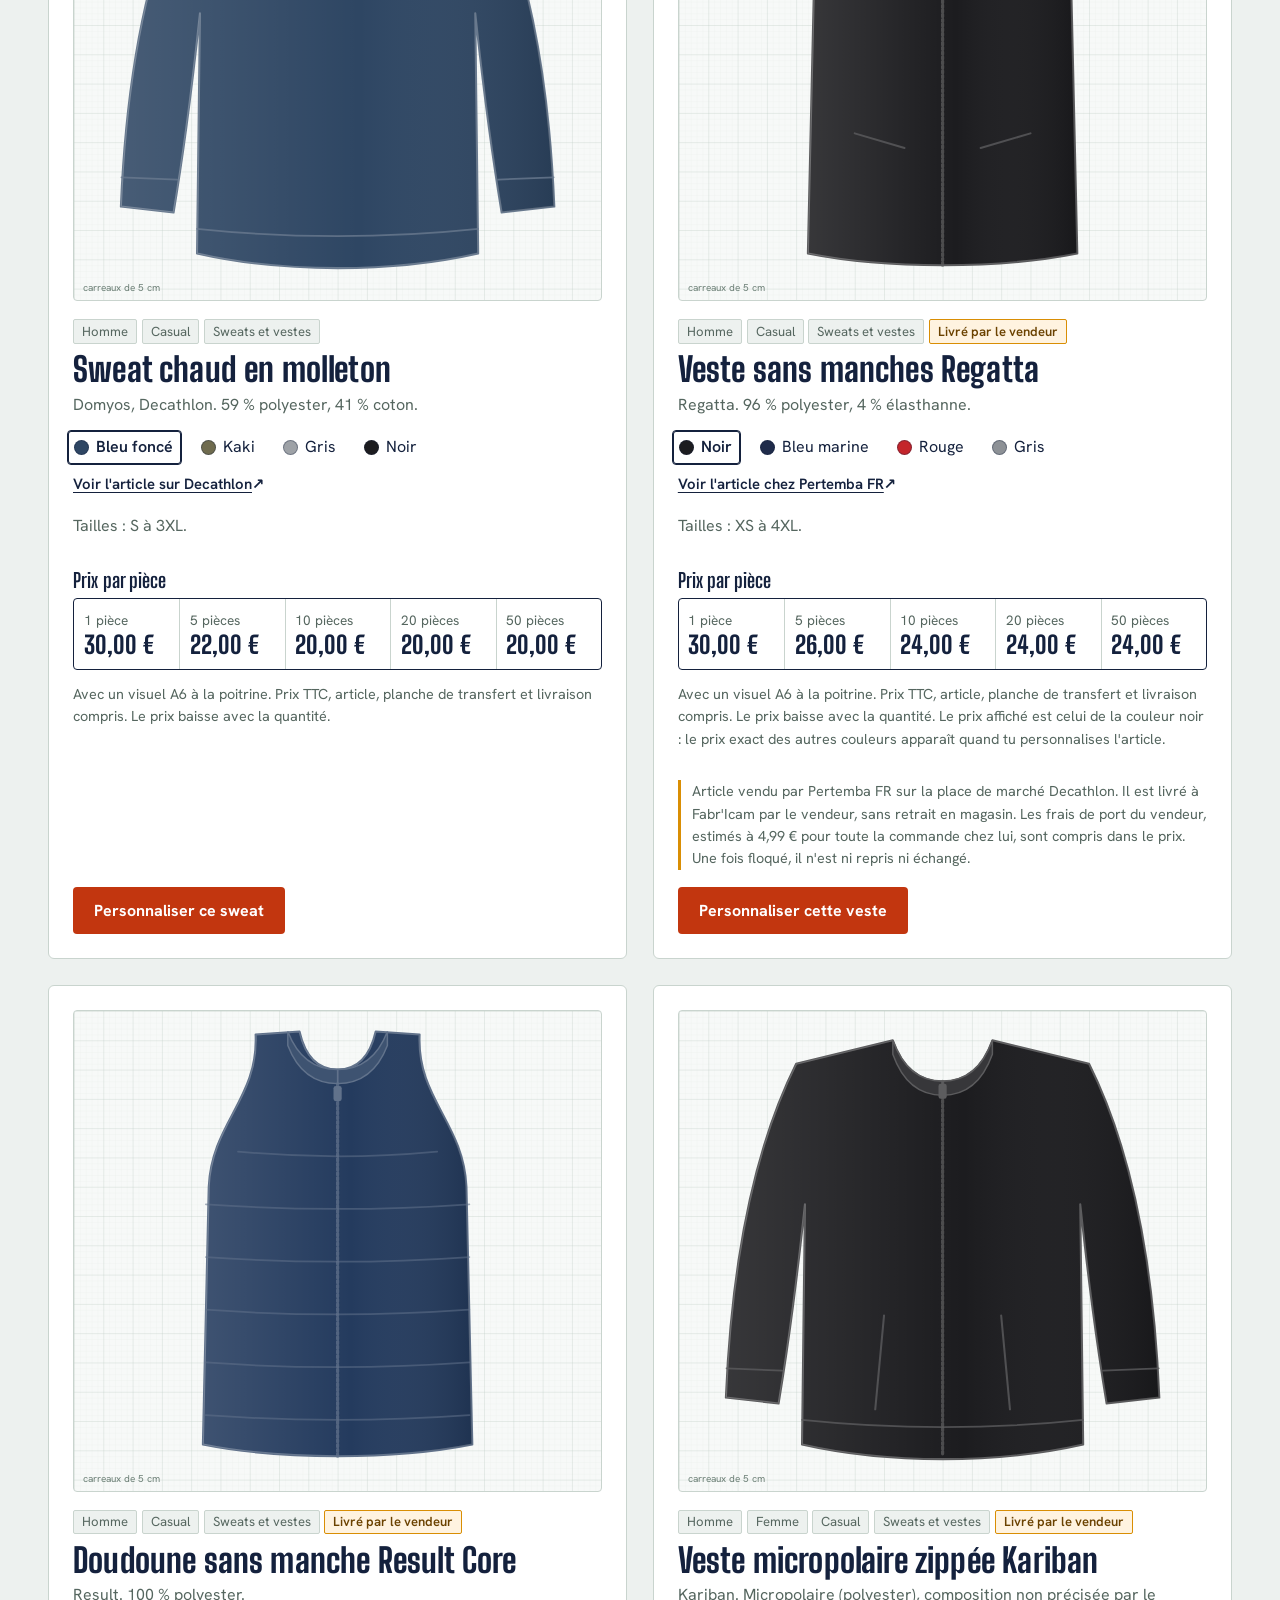
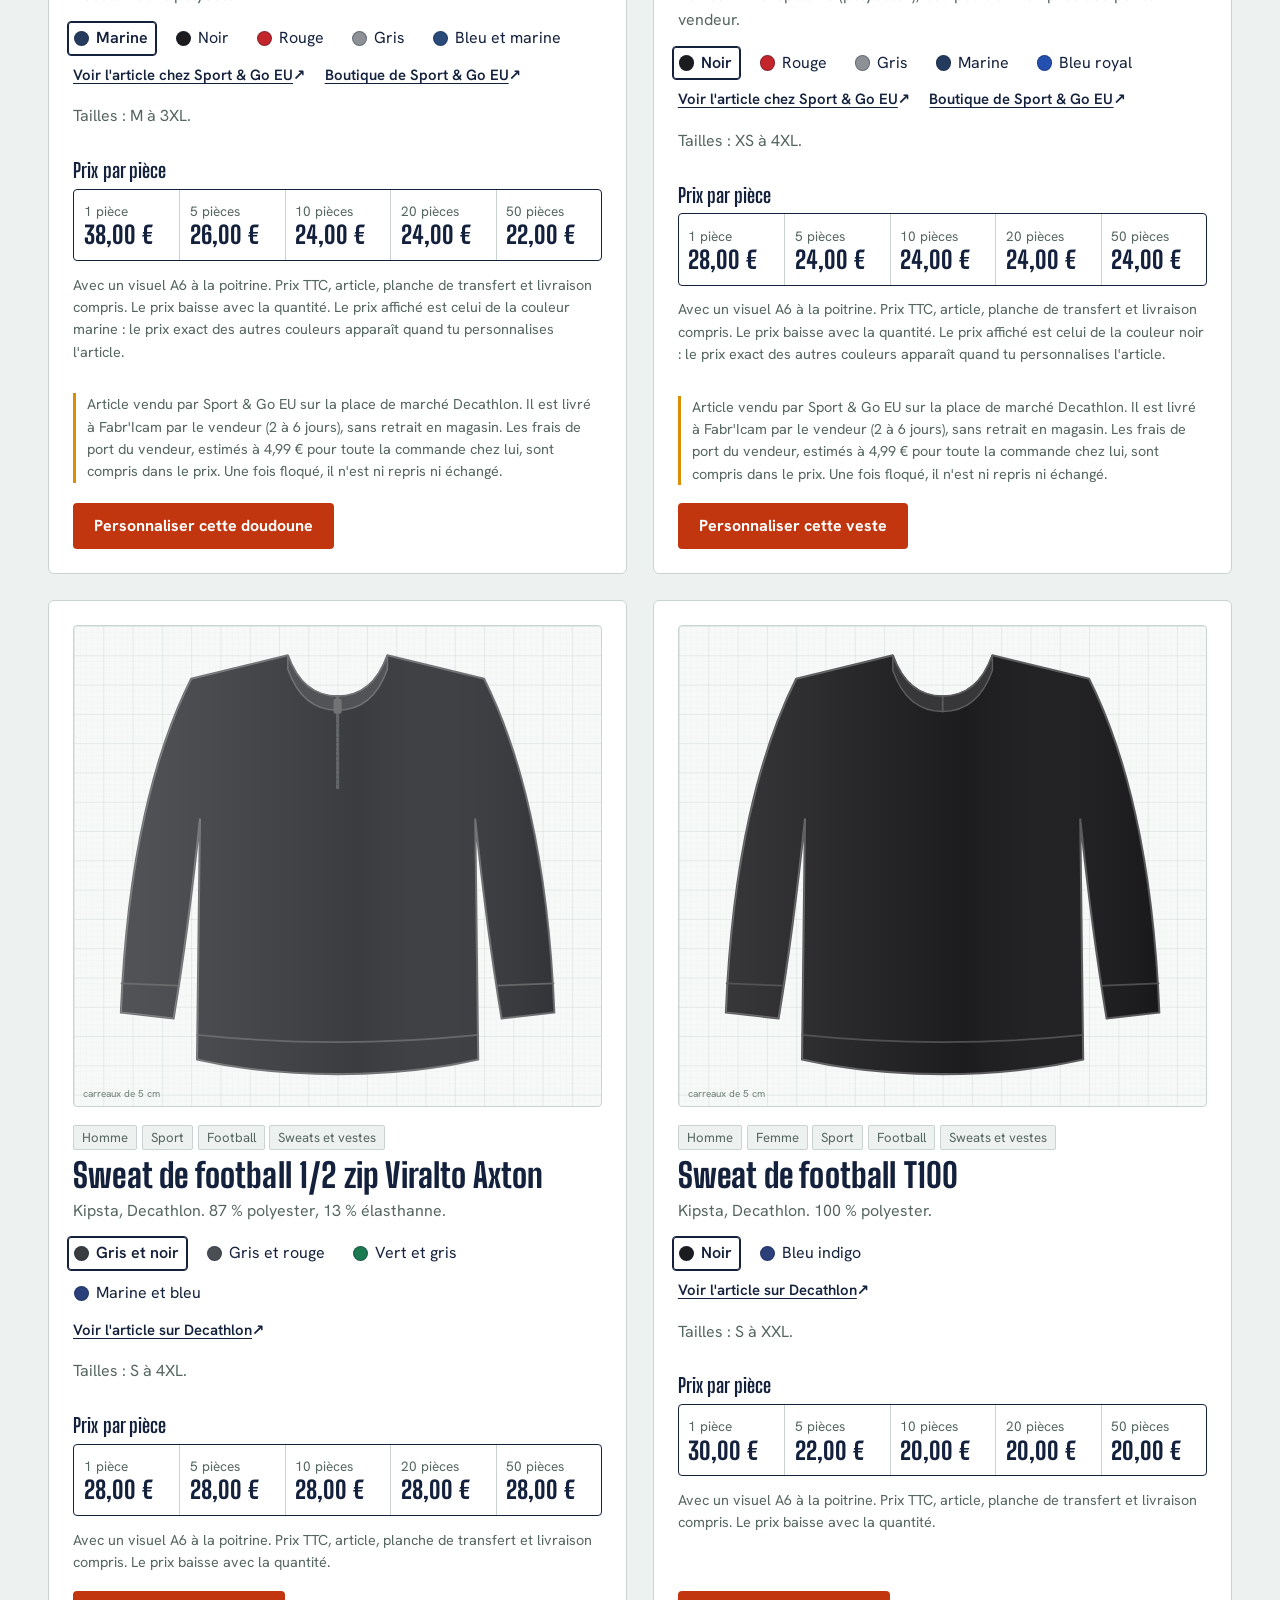
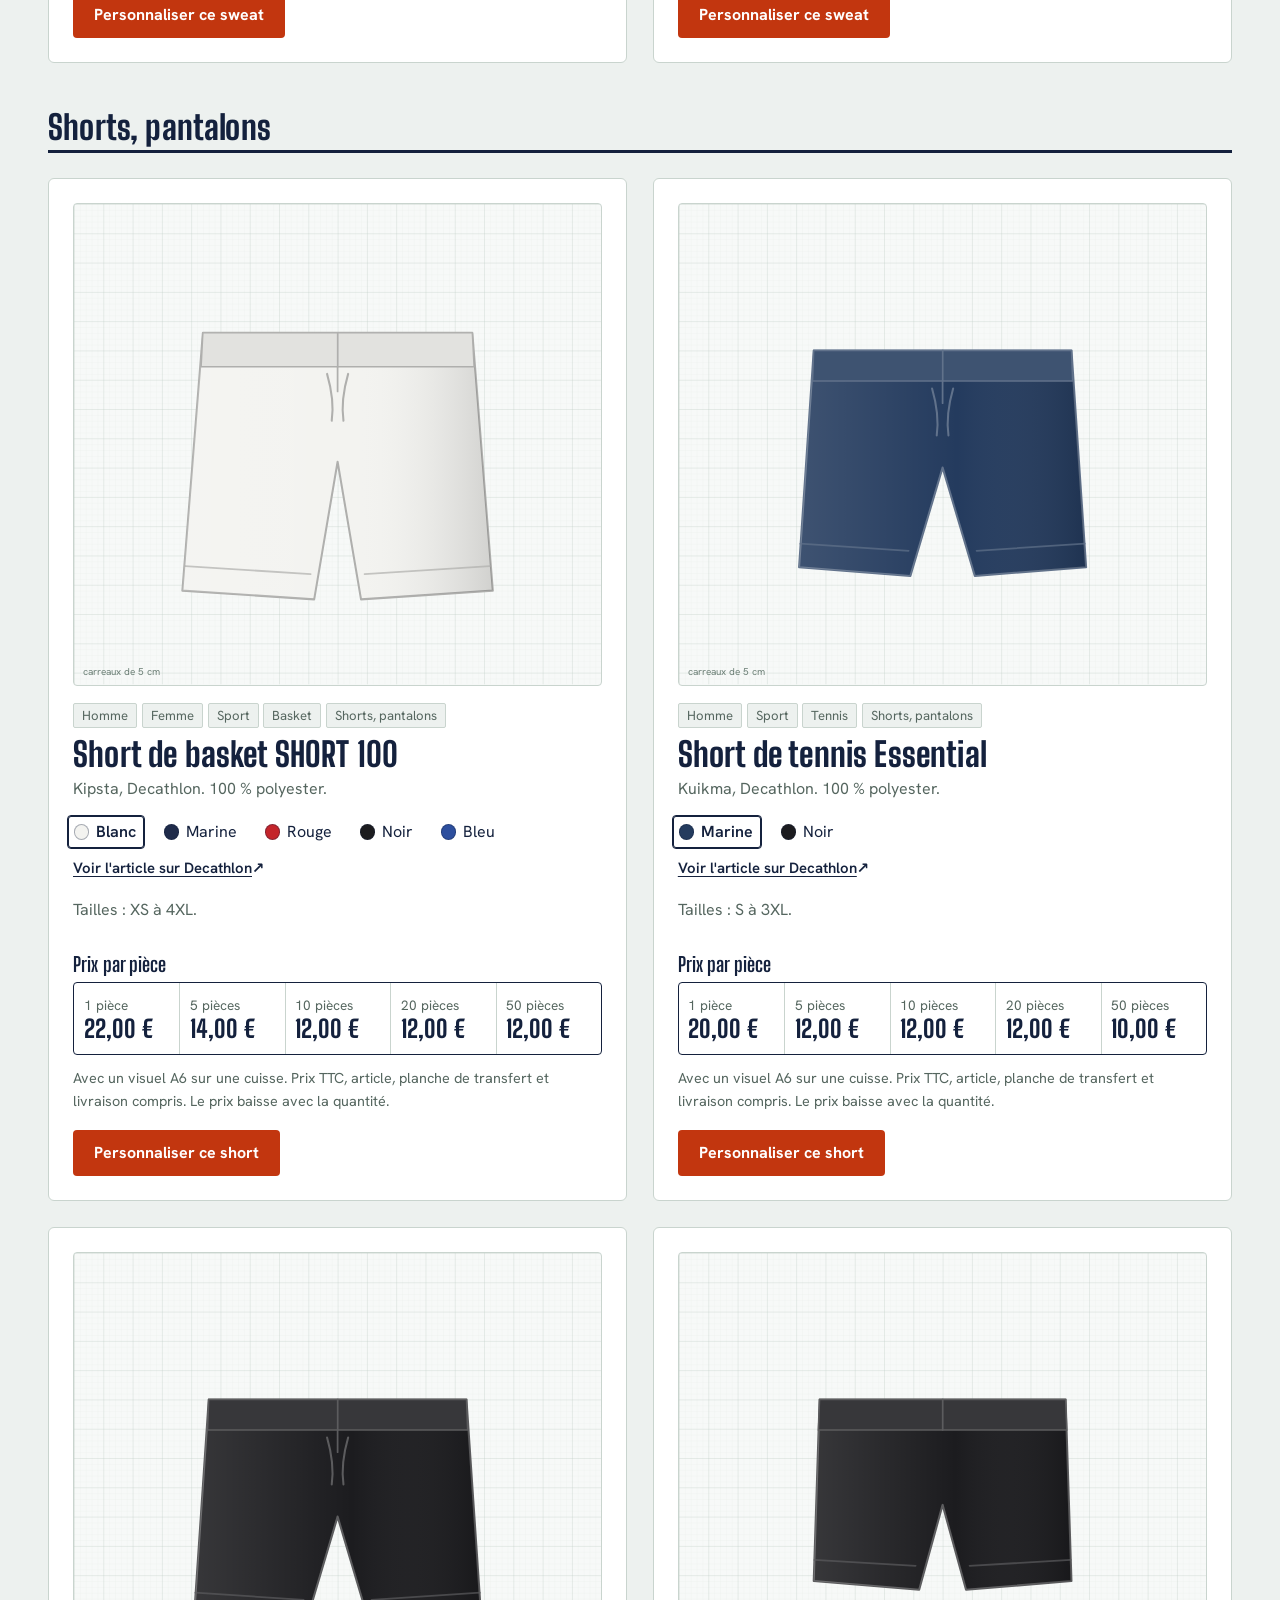
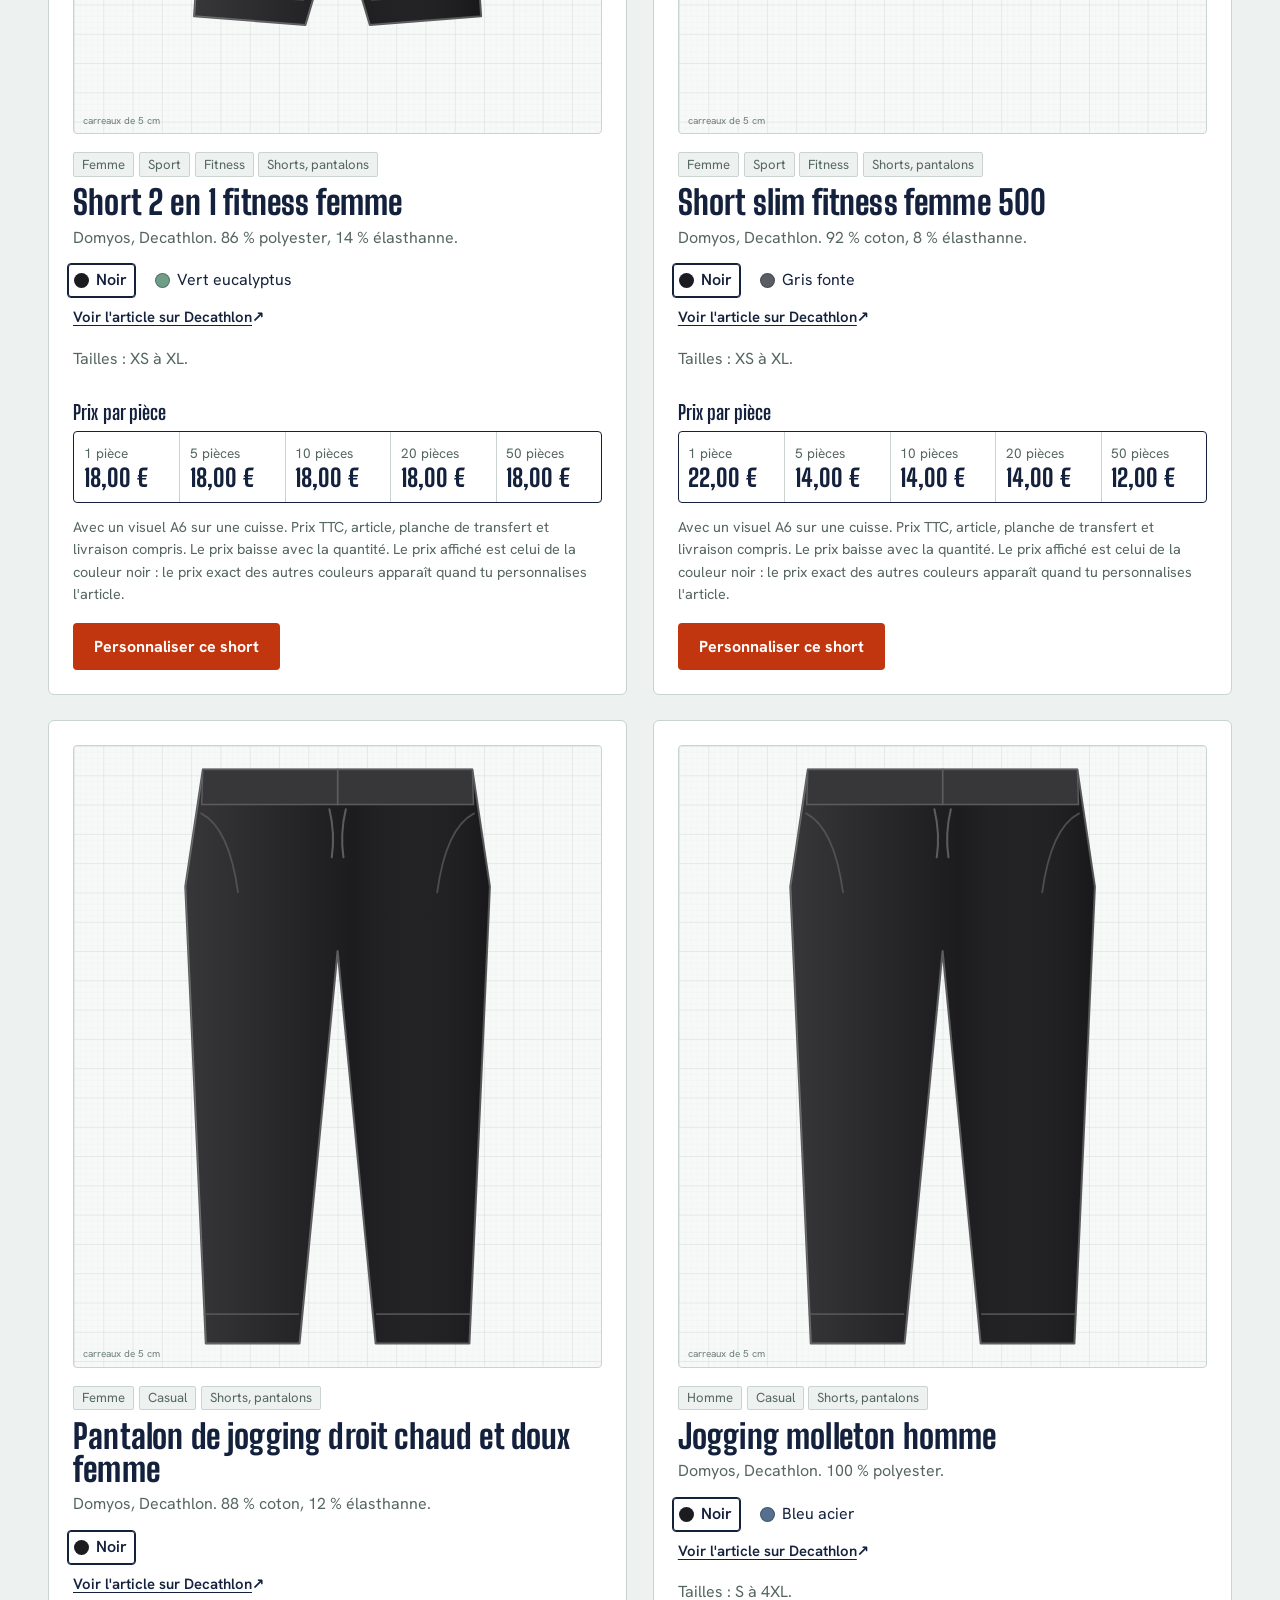
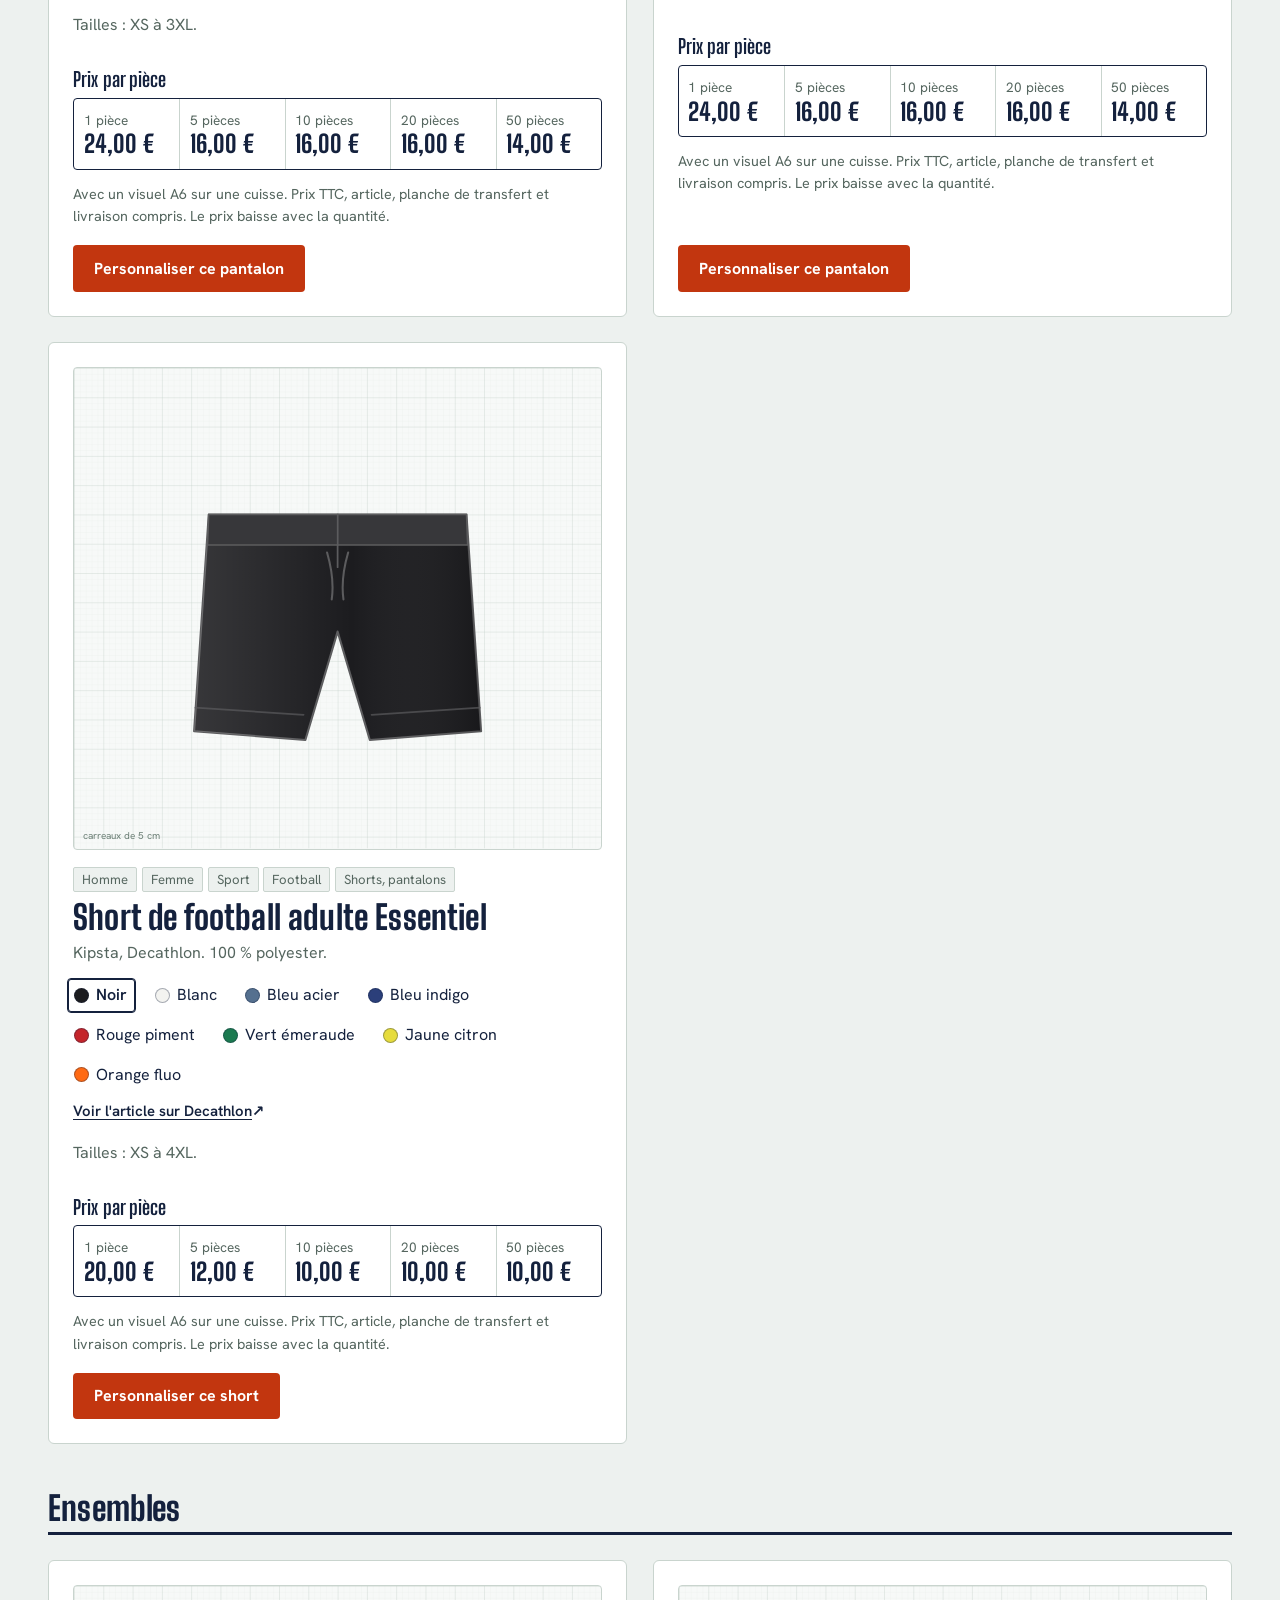
==== commit 0fd4e25e: "Prix, marges et catalogue modifiables dans Excel (7.2.0) Cinq CSV dans donnees/ (articles, couleurs," ====
--- a/index.html
+++ b/index.html
@@ -46,6 +46,7 @@
 
   <script src="js/prix.js"></script>
   <script src="js/data.js"></script>
+  <script src="js/reglages.js"></script>
   <script src="js/engine.js"></script>
   <script src="js/preview.js"></script>
   <script src="js/app.js"></script>
--- a/css/style.css
+++ b/css/style.css
@@ -154,12 +154,7 @@
 .tags li.mp { color: var(--warn-ink); background: var(--warn-bg); border-color: var(--warn-bar); font-weight: 600; }
 .note-vendeur { border-left: 3px solid var(--warn-bar); padding-left: .7rem; color: var(--warn-ink); }
 .p-photo { position: relative; background: #f7f9f8; border: 1px solid var(--line); border-radius: var(--r); display: grid; place-items: center; min-height: 230px; overflow: hidden; }
-.p-photo.duo { grid-template-columns: 1fr 1fr; align-items: center; }
 .p-photo .cell { position: relative; display: grid; place-items: center; min-width: 0; }
-.p-photo.duo .cell + .cell { border-left: 1px solid var(--line); }
-.p-photo.duo[data-n="3"] { grid-template-columns: repeat(3, 1fr); }
-.p-photo.duo[data-n="4"] .cell:nth-child(n+3) { border-top: 1px solid var(--line); }
-.p-photo.duo[data-n="4"] .cell:nth-child(3) { border-left: 0; }
 .p-media { min-width: 0; }
 .p-thumbs { display: flex; flex-wrap: wrap; gap: .35rem; margin-top: .5rem; }
 .p-thumbs button { width: 46px; height: 46px; padding: 0; border: 1px solid var(--line); border-radius: var(--r); background: #f7f9f8; cursor: pointer; overflow: hidden; }
@@ -257,6 +252,8 @@
 .vis-range { width: 100%; accent-color: var(--ink); margin: 0 0 .5rem; }
 .vis-pos { display: grid; grid-template-columns: 1fr 1fr auto; gap: .8rem; align-items: end; }
 .vis-pos small { color: var(--muted); font-weight: 400; }
+.txt-pos { display: grid; grid-template-columns: minmax(0, 1fr) auto minmax(0, 1fr) minmax(0, 1fr) auto; gap: .6rem .8rem; align-items: end; padding: .2rem 0 .4rem 1.6rem; }
+.txt-pos small { color: var(--muted); font-weight: 400; }
 .vis output { font-weight: 700; min-width: 3rem; }
 .vis .hint { margin: 0; }
 .pv-move { cursor: move; touch-action: none; }
@@ -325,6 +322,7 @@
   .form2, .row2 { grid-template-columns: 1fr; }
   .txt-opts { grid-template-columns: 1fr 1fr; padding-left: 0; }
   .vis-size, .vis-pos { grid-template-columns: 1fr; }
+  .txt-pos { grid-template-columns: 1fr 1fr; padding-left: 0; }
   .seq { grid-template-columns: 1fr; }
   .hint-matiere { display: block; }
   .lb-stage { grid-template-columns: 1fr 1fr; }
@@ -363,9 +361,6 @@
 }
 
 /* ---------- pack, total par produit, divers ---------- */
-.pk { display: inline-block; font-size: .72rem; font-weight: 700; line-height: 1; padding: .22rem .4rem; border-radius: 3px; background: var(--mat); color: #fff; margin-right: .35rem; vertical-align: .1em; }
-.pieces tr.inpack td { background: #f1f7f4; }
-.pieces tr.inpack .idx { box-shadow: inset 3px 0 0 var(--mat); }
 .pieces .col-modele { white-space: nowrap; }
 .toolbar select { max-width: 15rem; }
 .emp-for { margin: .1rem 0 .4rem; }
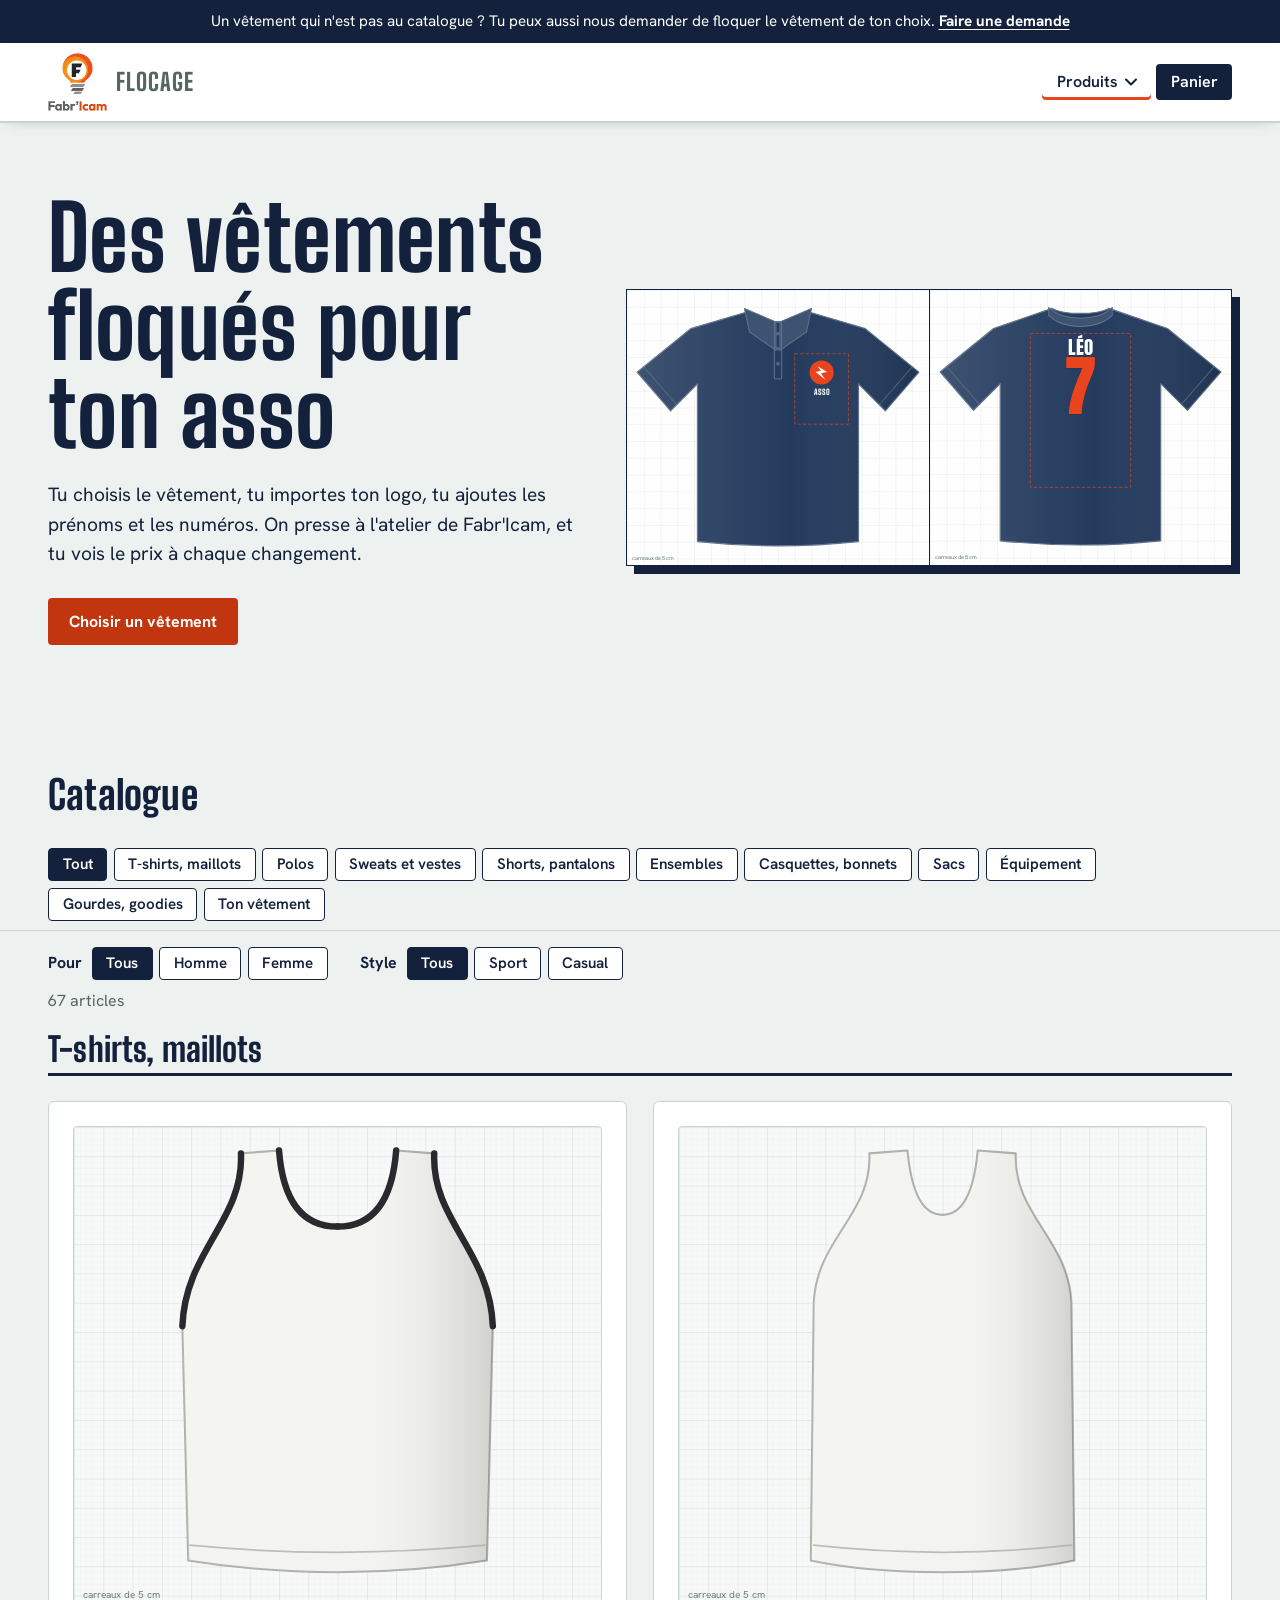
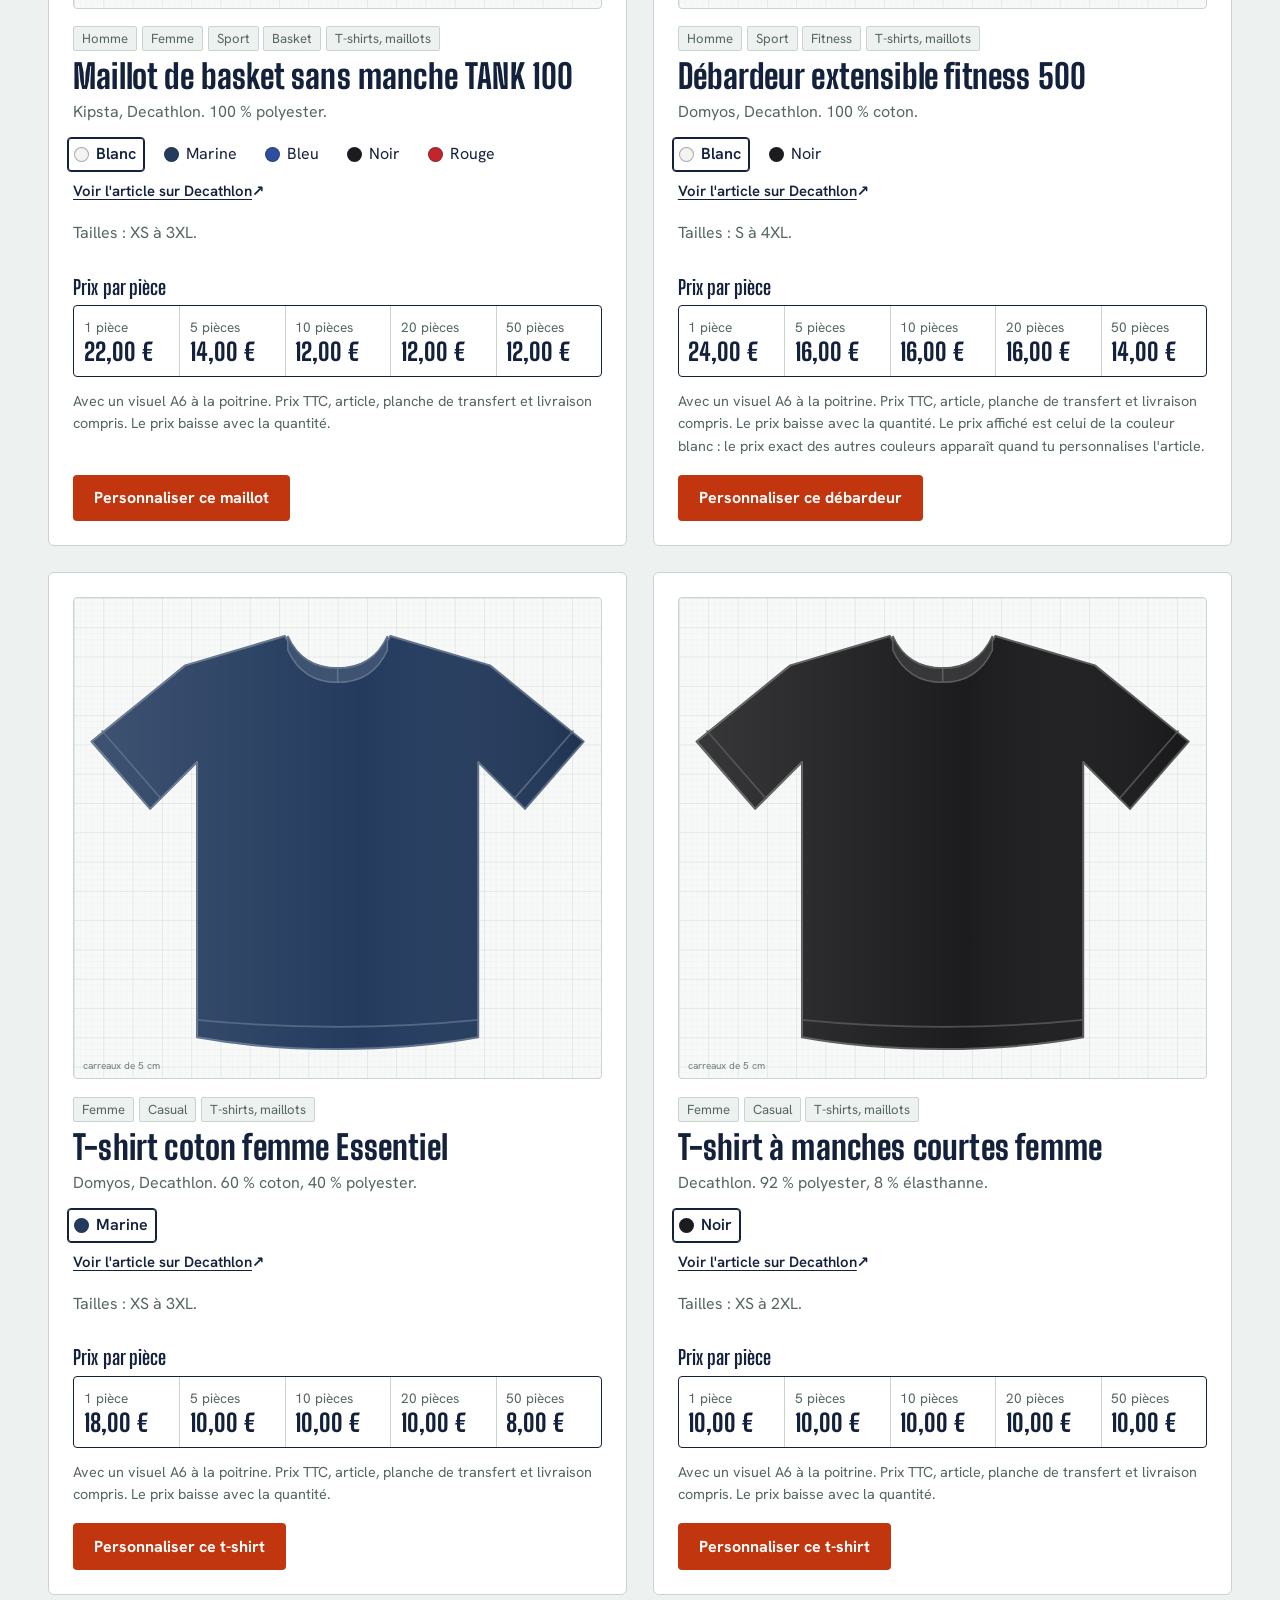
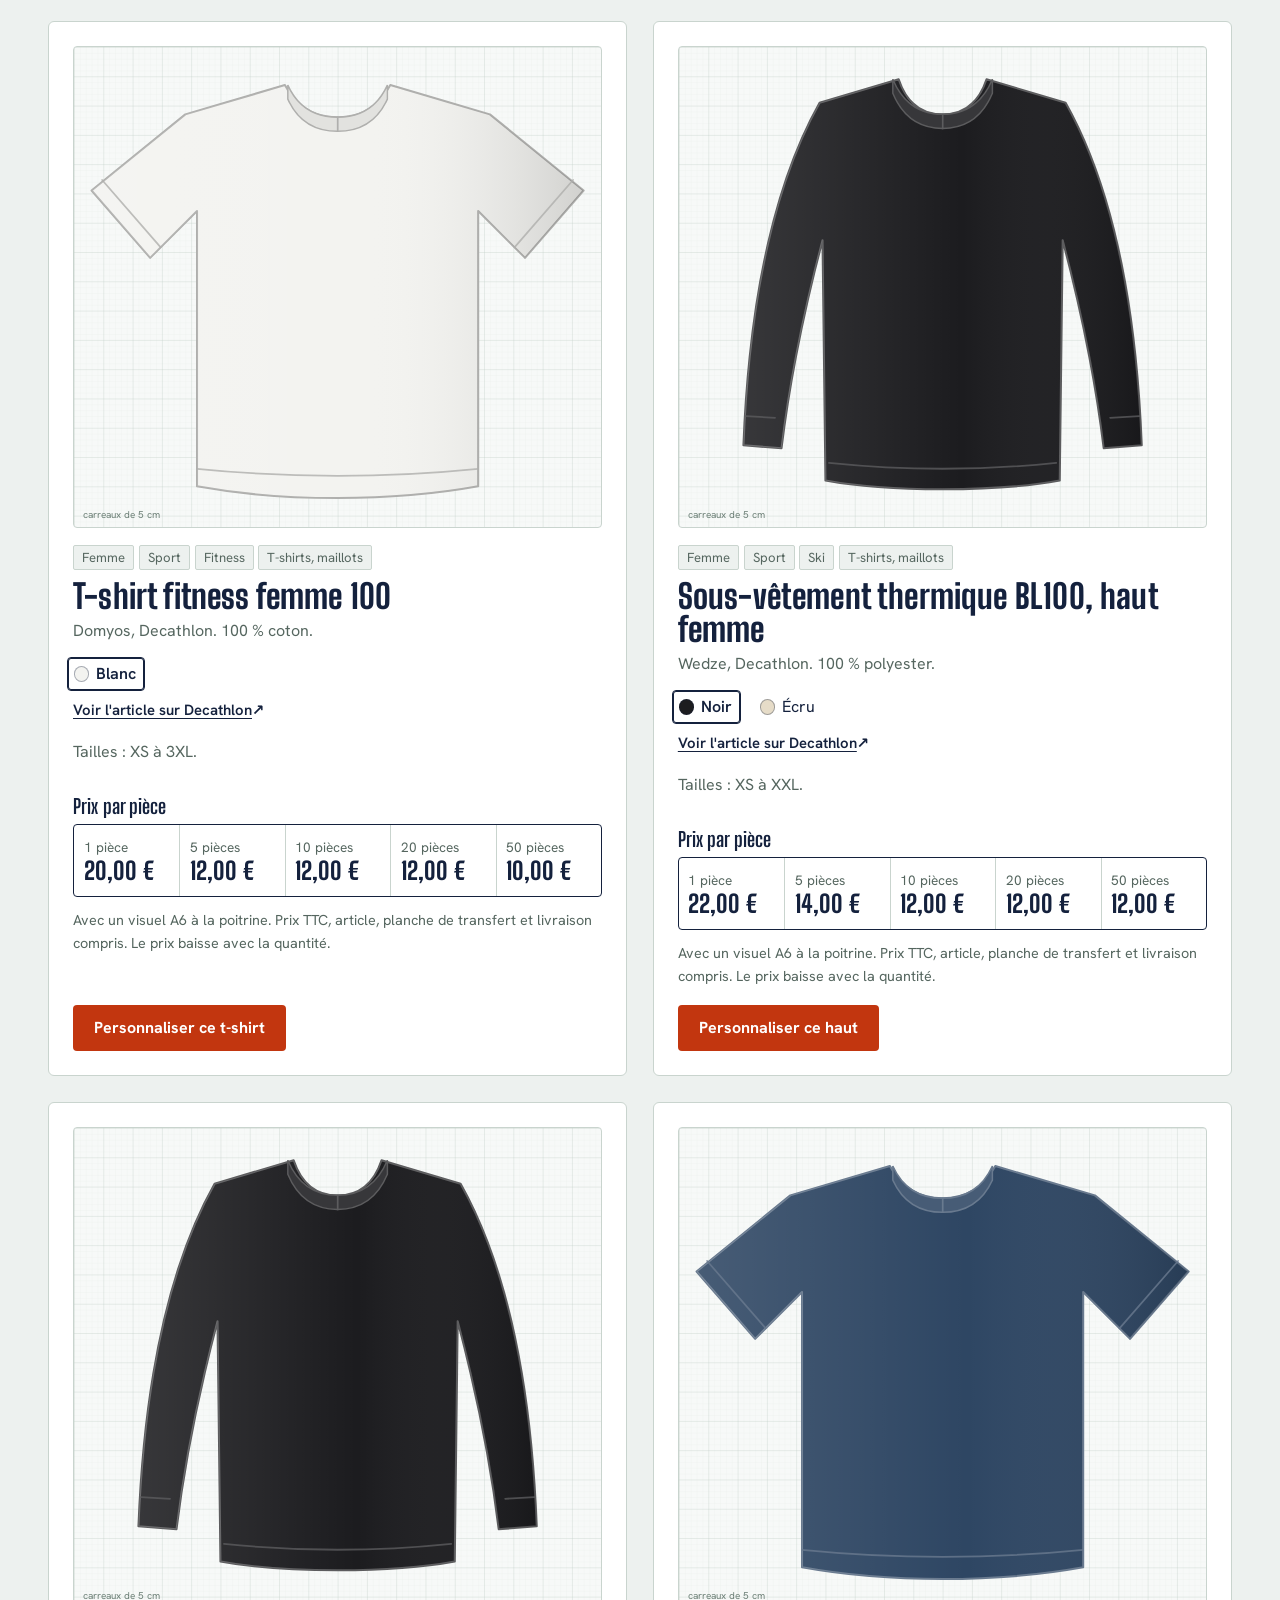
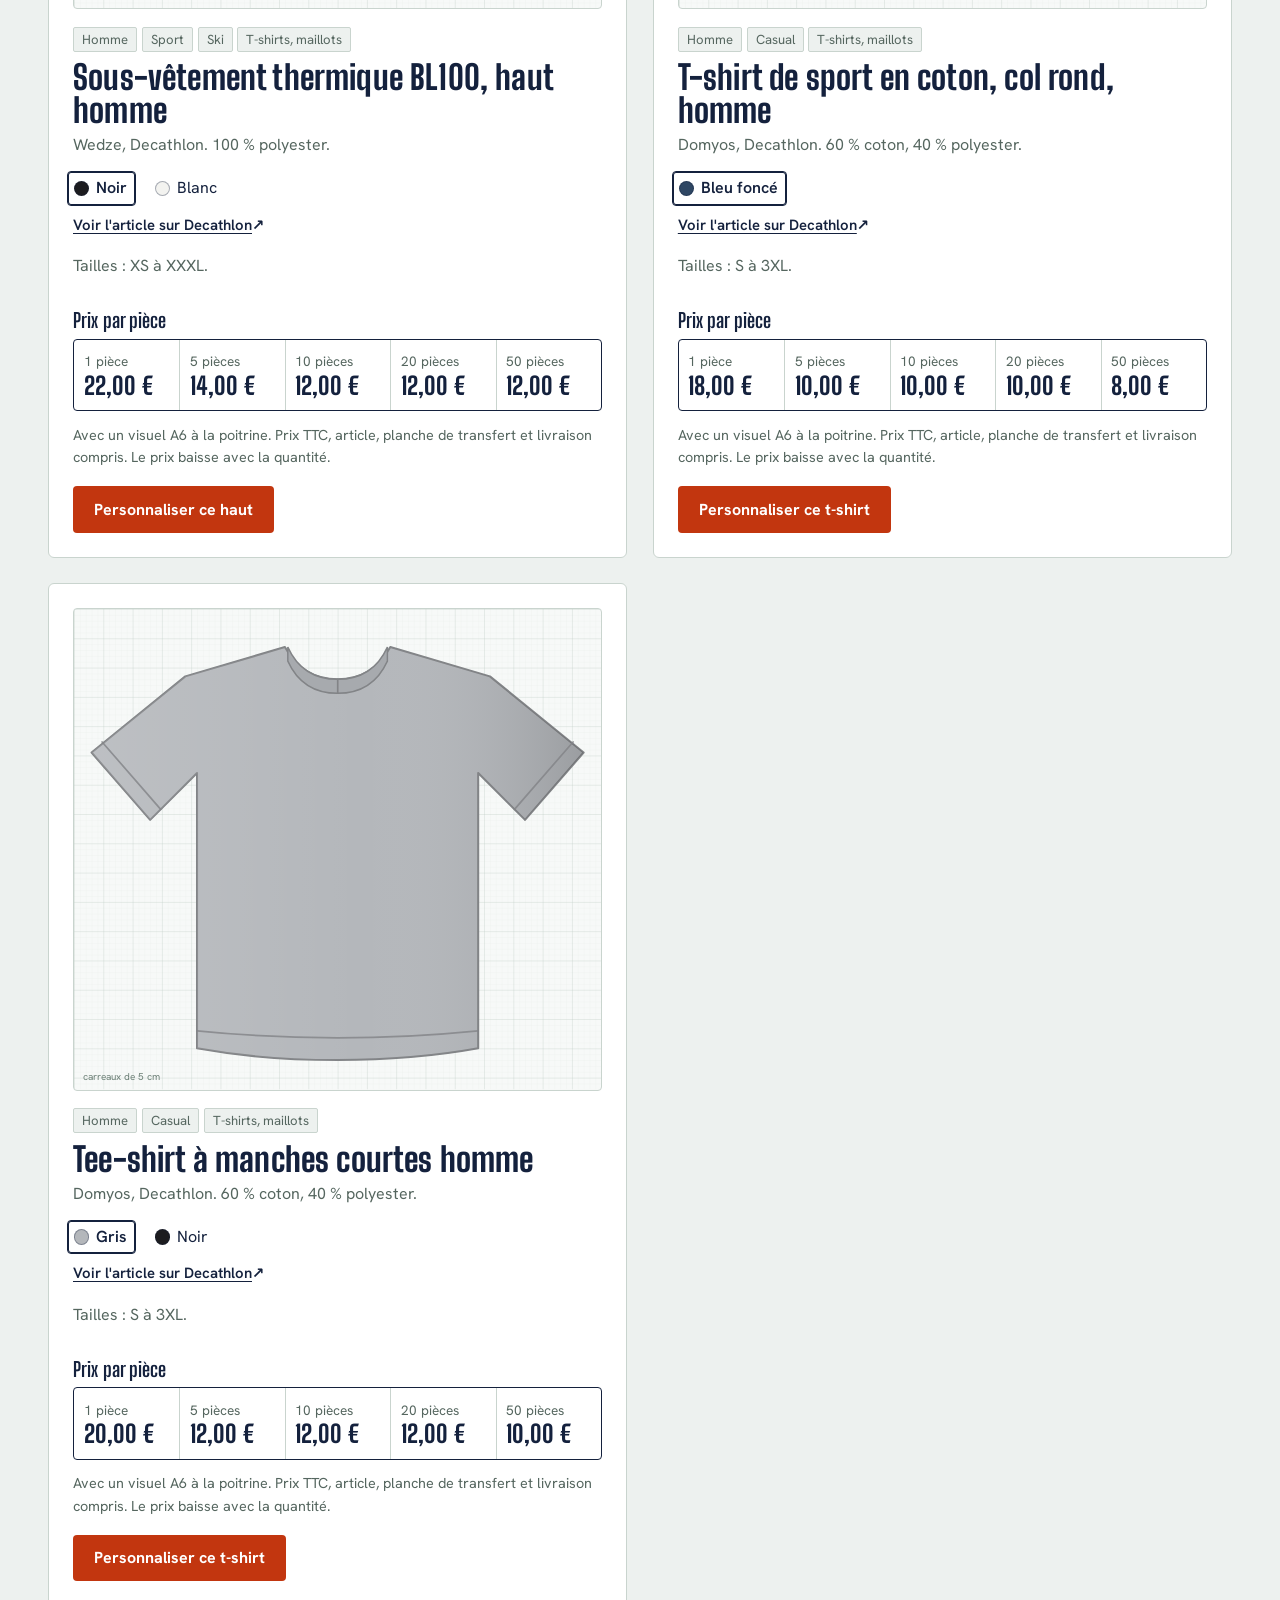
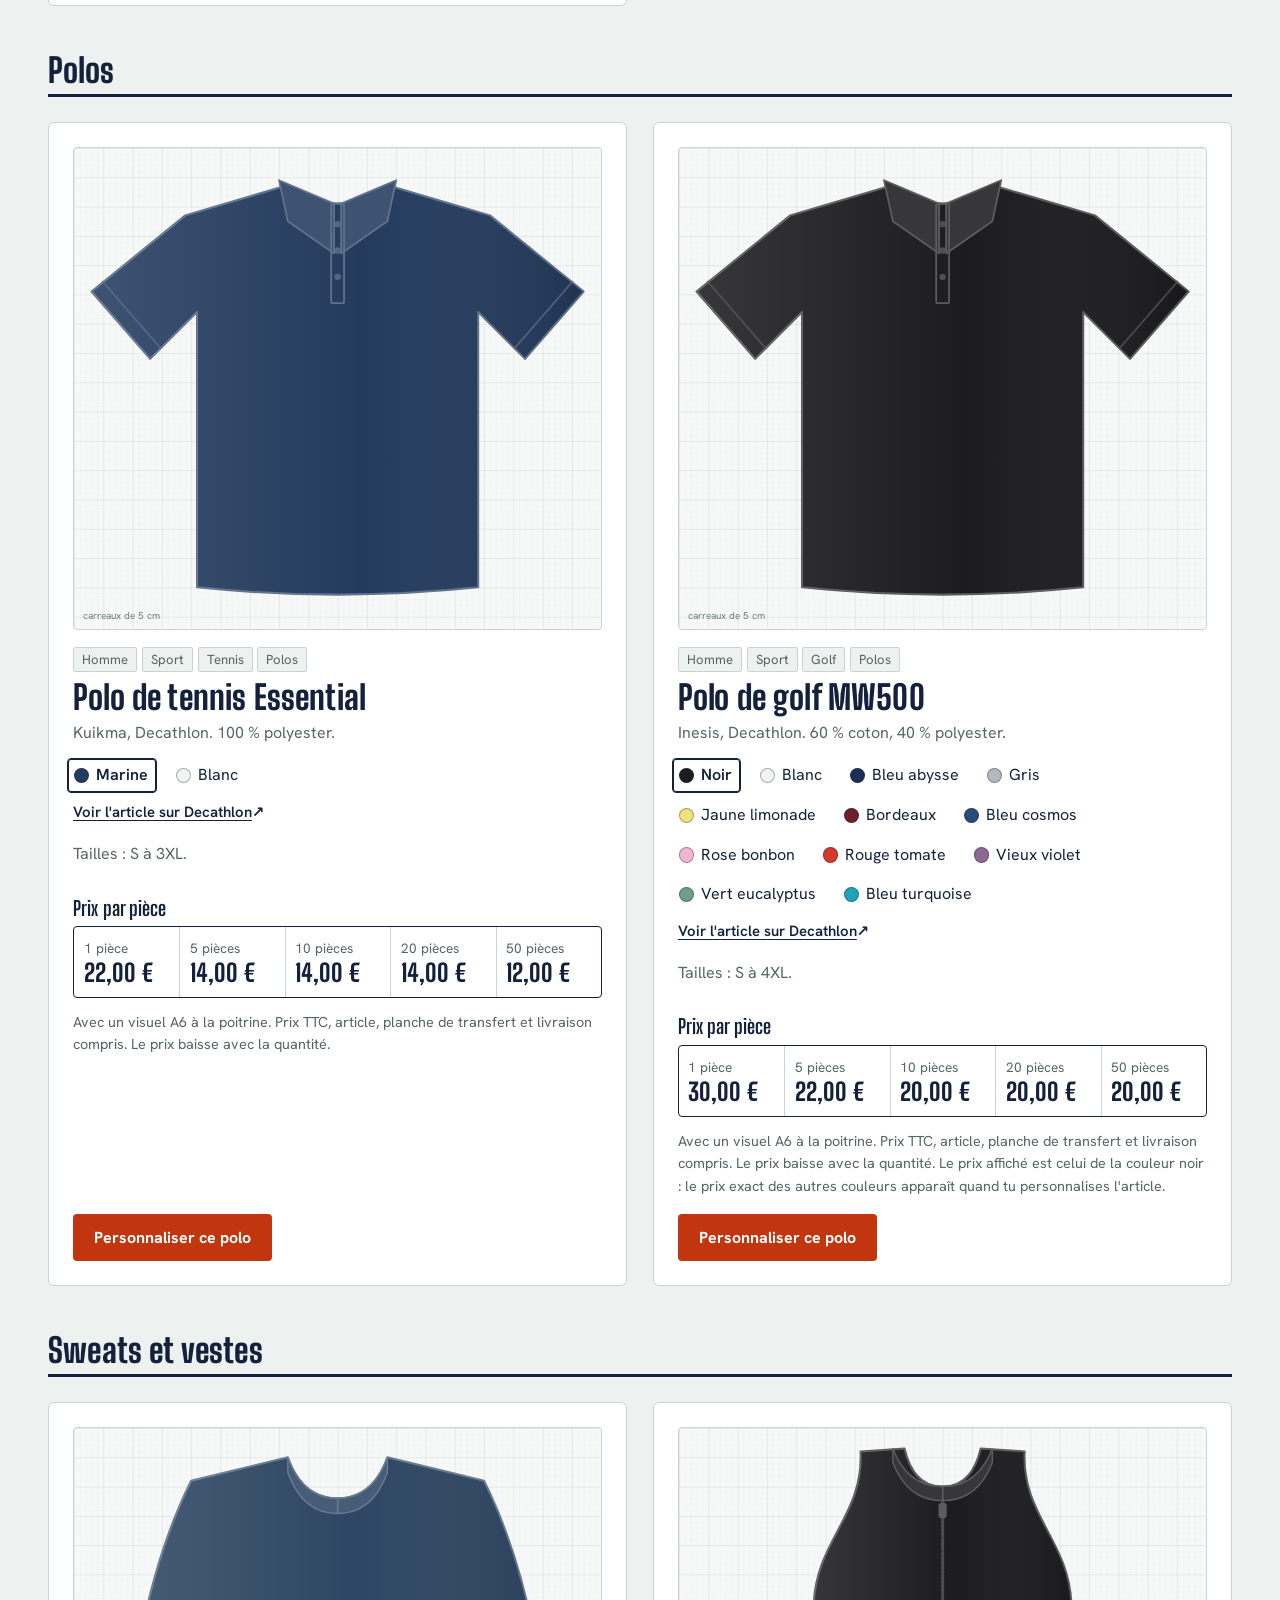
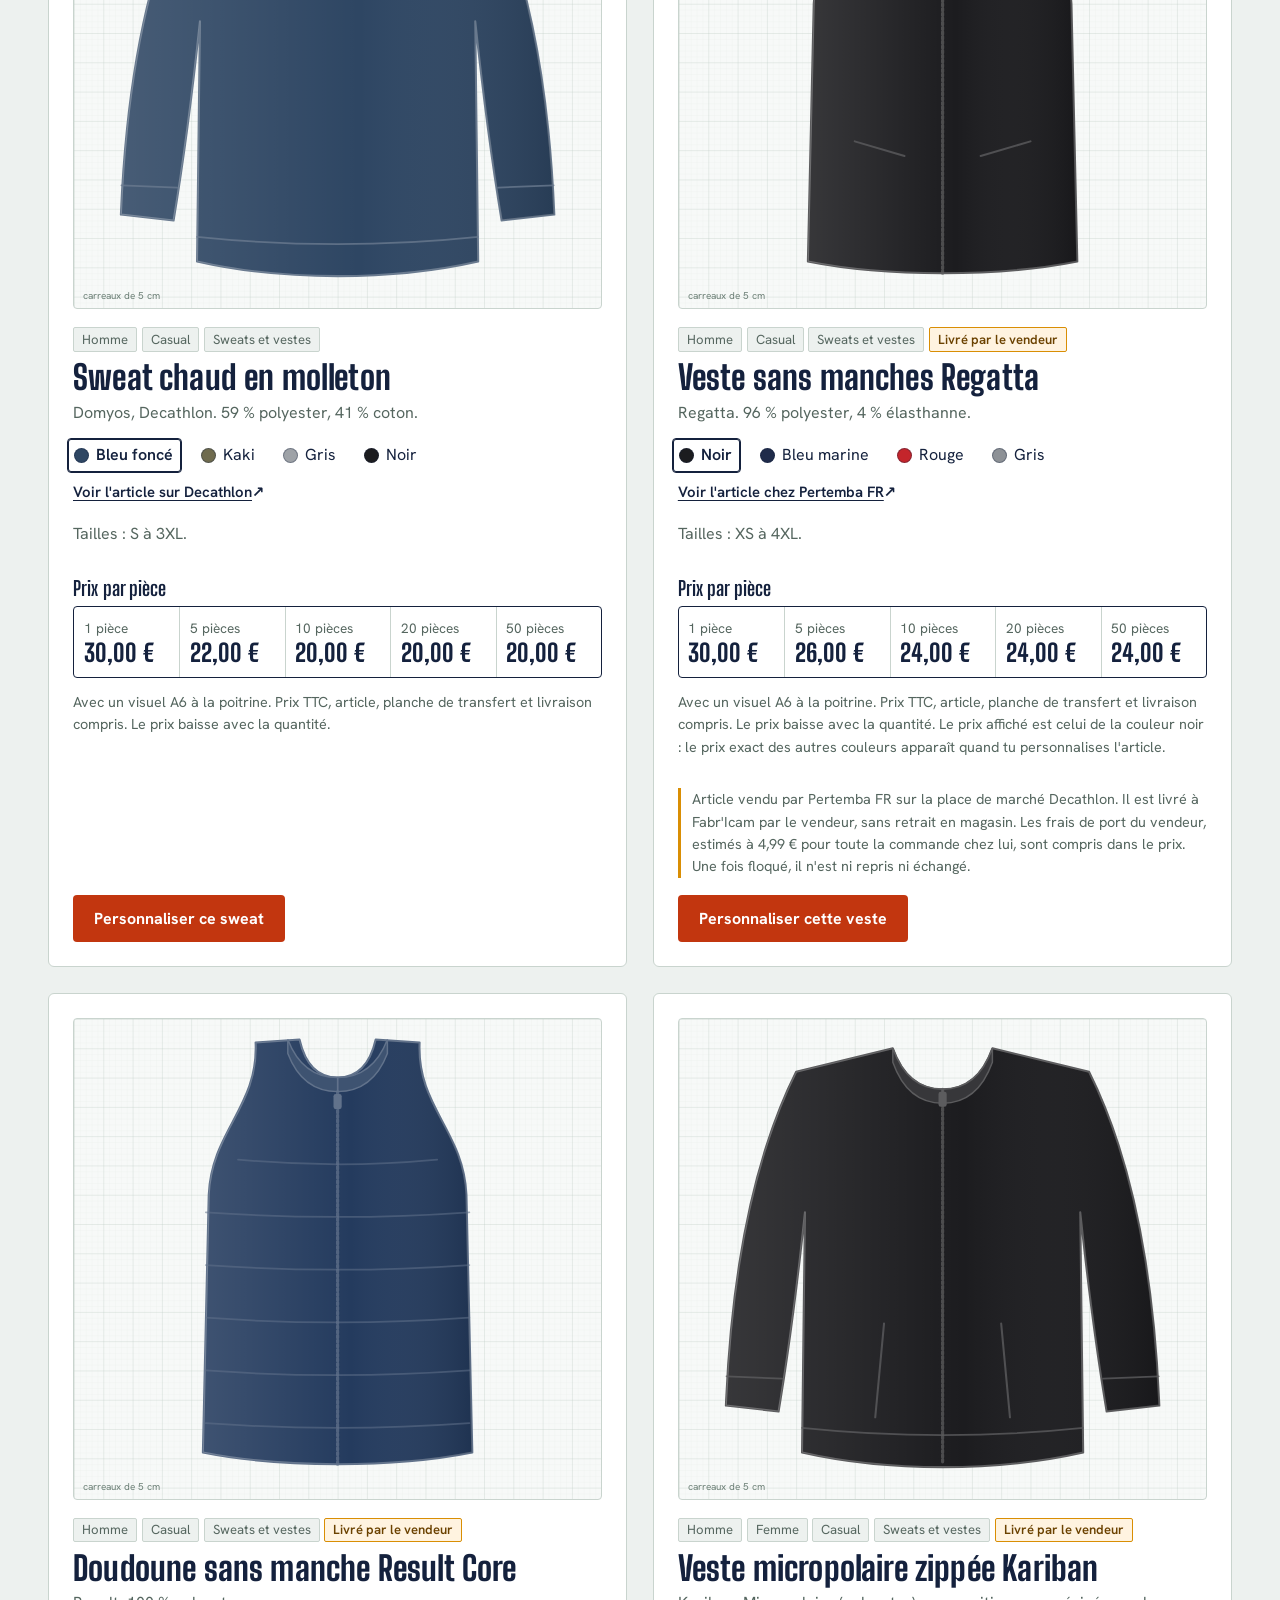
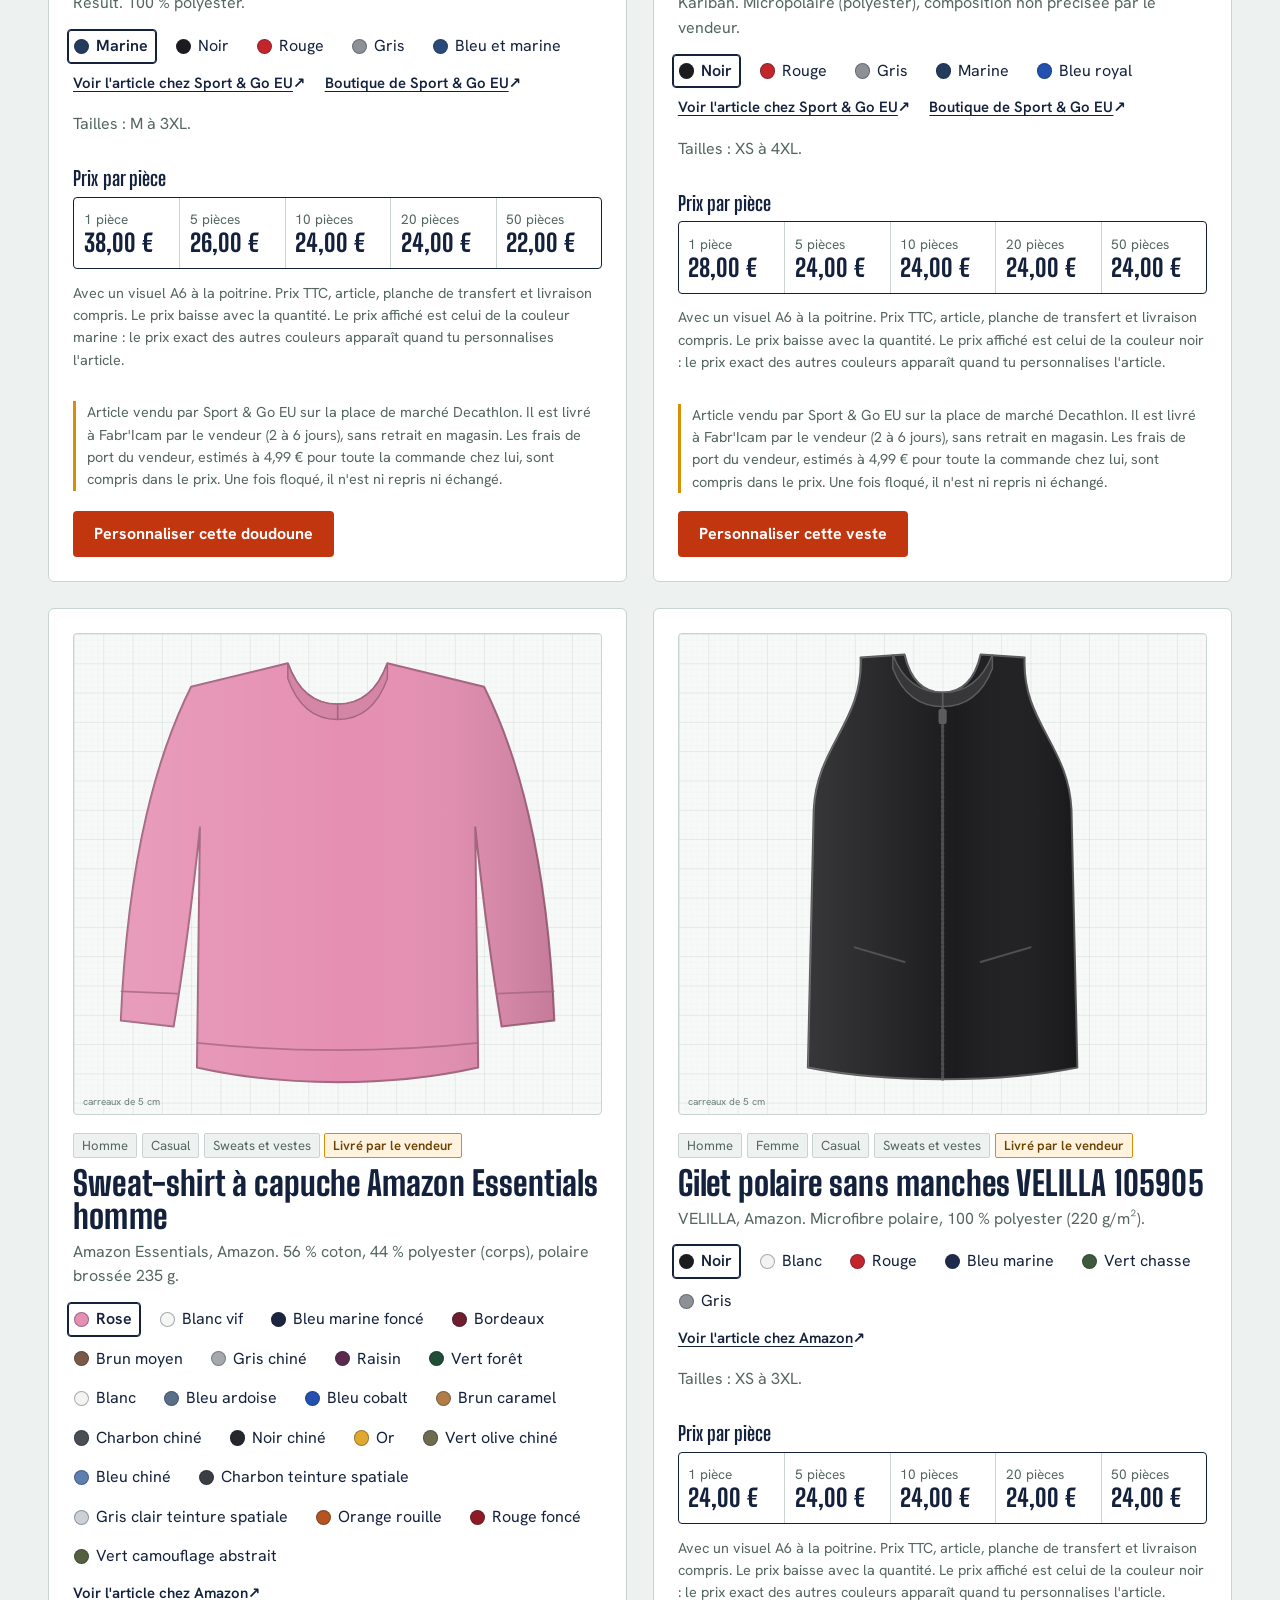
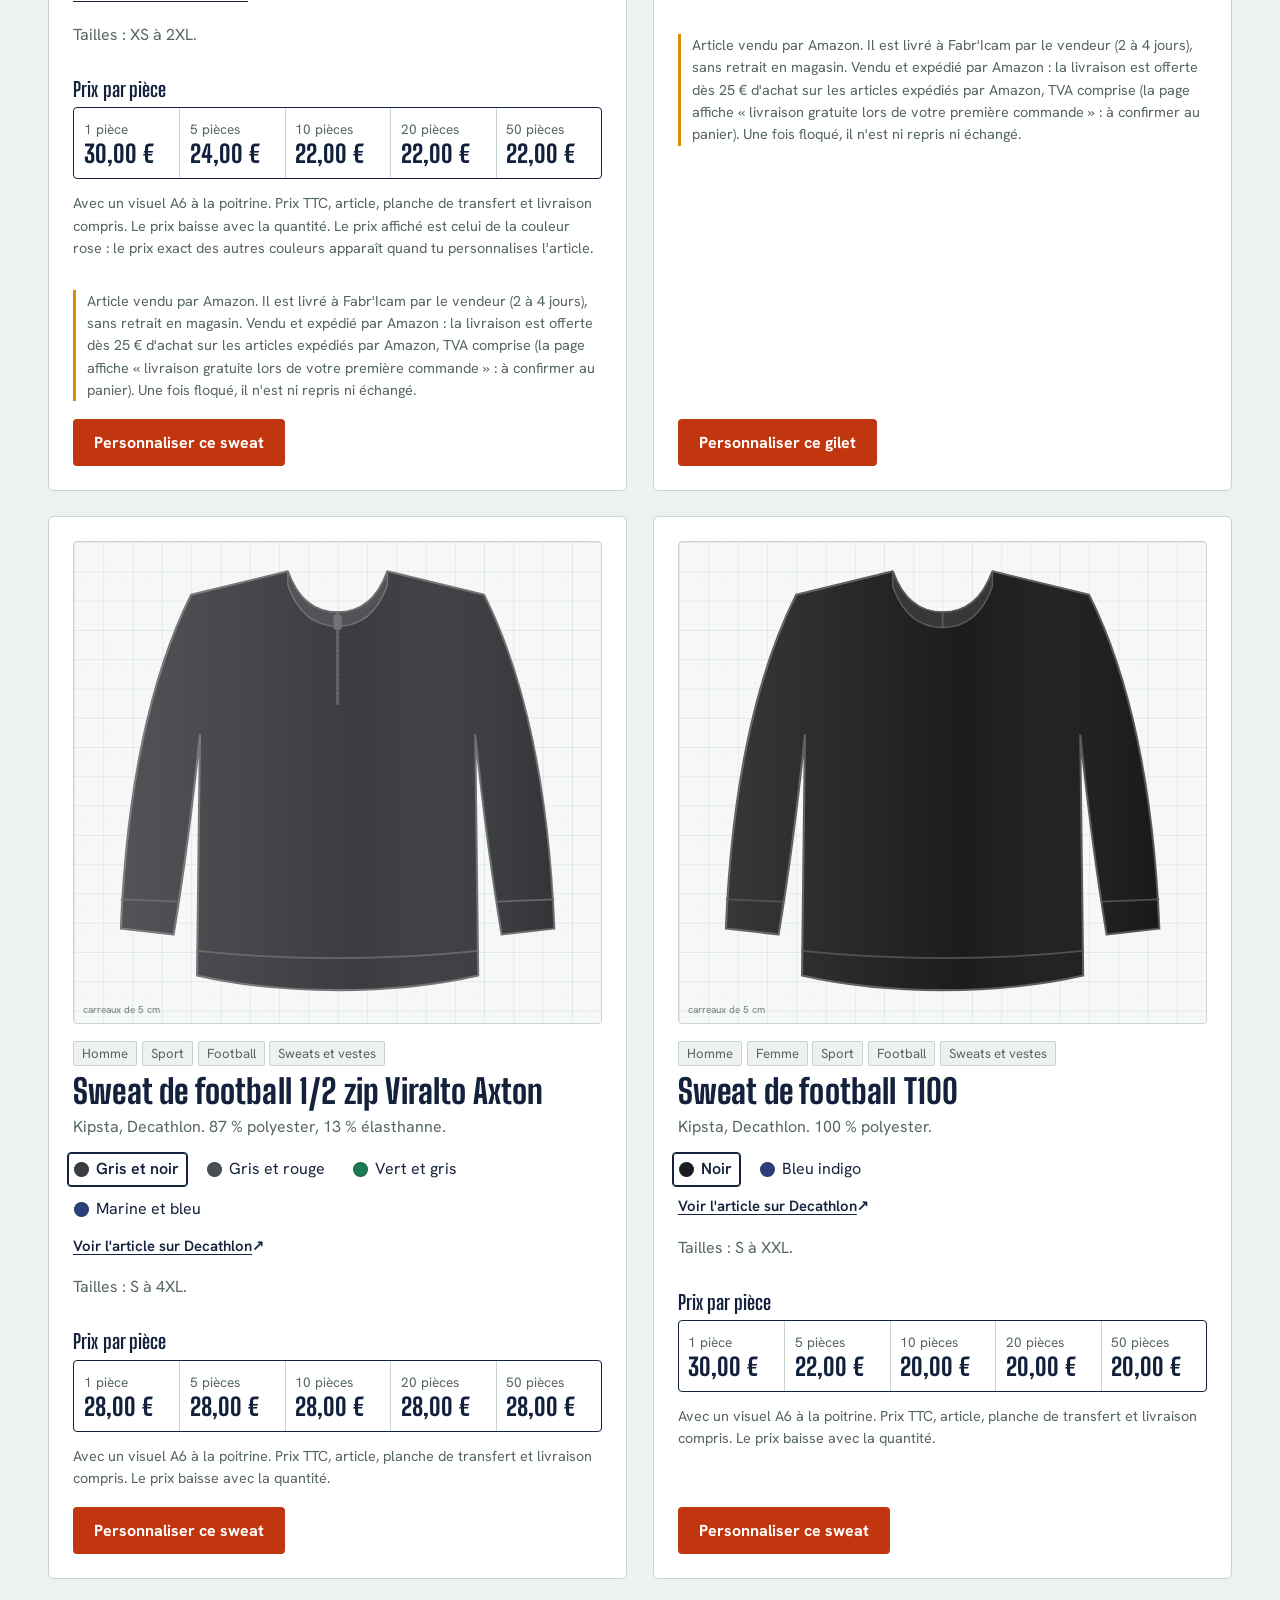
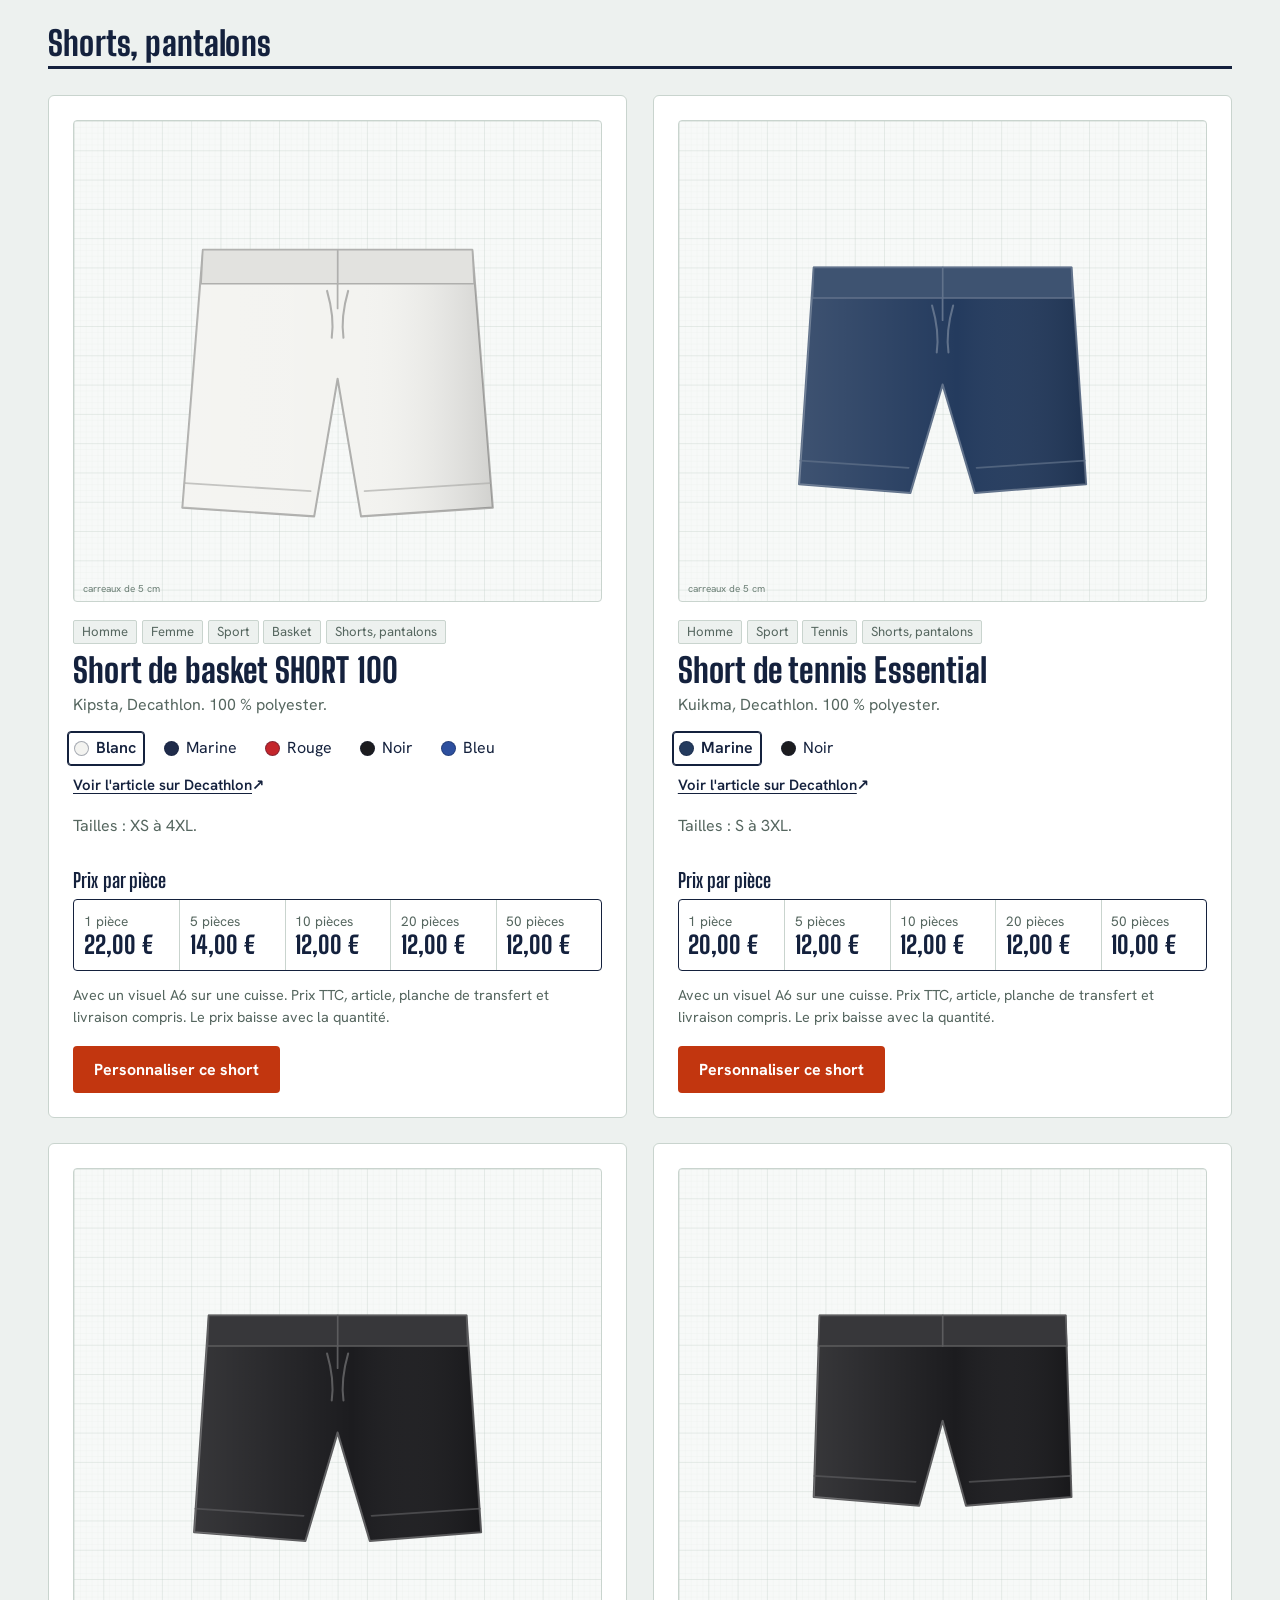
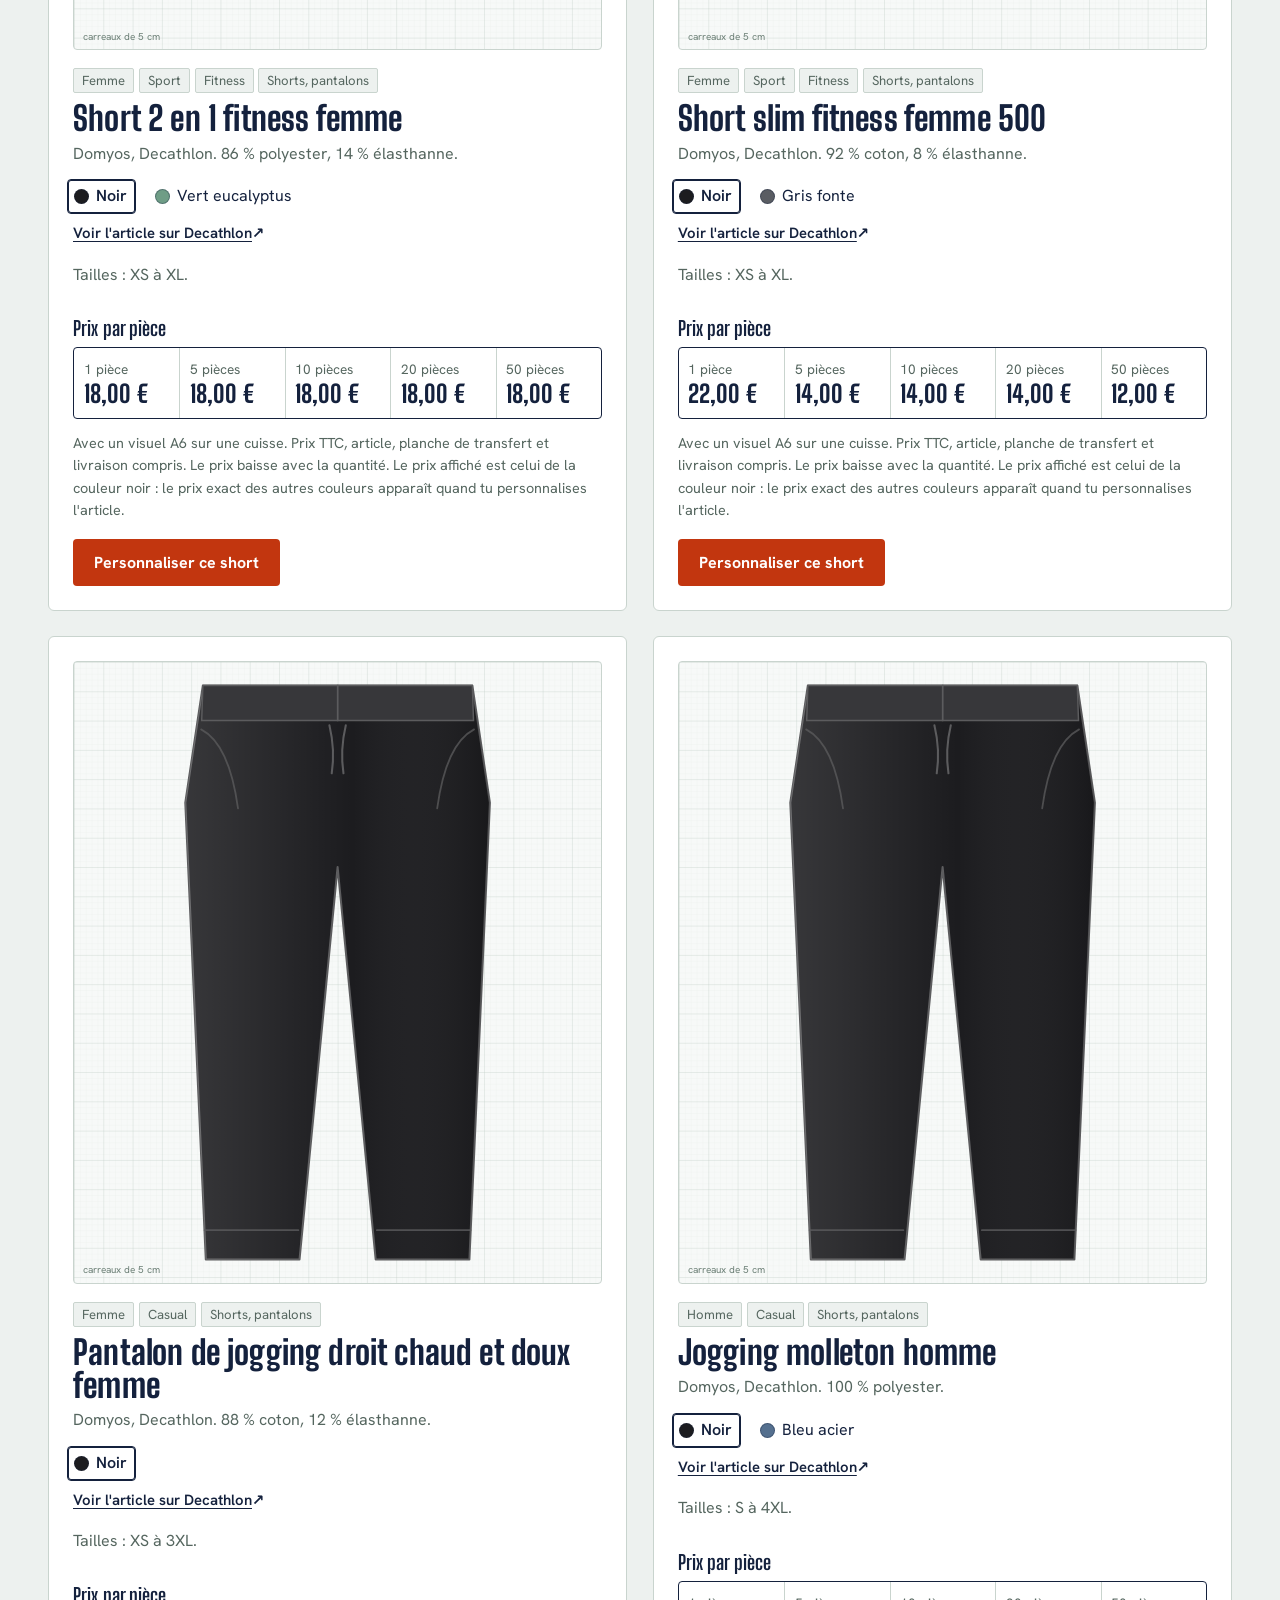
==== commit 5c9b2219: "Nouveau logo Fabr'Icam (ampoule) : site, atelier, icônes, fiches PDF, factures et fiches de paiement" ====
--- a/index.html
+++ b/index.html
@@ -21,7 +21,7 @@
   </aside>
 
   <header class="site-header" id="site-header">
-    <a class="brand" href="#/"><img class="brand-logo" src="img/logo-fabricam.png" alt="Fabr'Icam" width="782" height="414"><span id="brand-name">Fabr'Icam Flocage</span></a>
+    <a class="brand" href="#/"><img class="brand-logo" src="img/logo-fabricam.png" alt="Fabr'Icam" width="900" height="880"><span id="brand-name">Fabr'Icam Flocage</span></a>
     <nav class="nav" aria-label="Navigation principale">
       <div class="menu">
         <button type="button" class="nav-link menu-btn" id="menu-btn" data-nav="vitrine" aria-expanded="false" aria-controls="menu-panel">
@@ -38,7 +38,7 @@
 
   <footer class="site-footer">
     <p>Le service de flocage de Fabr'Icam pour les associations de l'Icam Toulouse. Une question : <a id="foot-mail" href="https://mail.google.com/mail/?view=cm&fs=1&to=fabricam.toulouse%40icam.fr" target="_blank" rel="noopener">fabricam.toulouse@icam.fr</a></p>
-    <p class="foot-brand"><img src="img/logo-fabricam.png" alt="Fabr'Icam" width="782" height="414"> <a href="atelier.html">Espace atelier</a></p>
+    <p class="foot-brand"><img src="img/logo-fabricam.png" alt="Fabr'Icam" width="900" height="880"> <a href="atelier.html">Espace atelier</a></p>
   </footer>
 
   <div id="toast" class="toast" role="status" aria-live="polite"></div>
@@ -46,7 +46,6 @@
 
   <script src="js/prix.js"></script>
   <script src="js/data.js"></script>
-  <script src="js/reglages.js"></script>
   <script src="js/engine.js"></script>
   <script src="js/preview.js"></script>
   <script src="js/app.js"></script>
--- a/css/style.css
+++ b/css/style.css
@@ -389,10 +389,10 @@
 .pieces .col-prenom input { width: 100%; min-width: 6.5rem; }
 
 /* ---------- logo Fabr'Icam ---------- */
-.brand-logo { height: 3.1rem; width: auto; display: block; }
+.brand-logo { height: 3.6rem; width: auto; display: block; }
 .brand #brand-name { font-size: 1.5rem; letter-spacing: .04em; text-transform: uppercase; color: var(--muted); }
 .foot-brand { display: flex; align-items: center; gap: .8rem; }
-.foot-brand img { height: 2.4rem; width: auto; display: block; }
+.foot-brand img { height: 3rem; width: auto; display: block; }
 @media (max-width: 720px) {
   body:not(.at) .site-header { gap: .5rem; }
   .nav-link { padding: .5rem .65rem; font-size: .95rem; }
@@ -400,5 +400,5 @@
   .menu { position: static; }
   .menu-panel { top: calc(100% + .25rem); left: .5rem; right: .5rem; width: auto; max-height: calc(100vh - var(--header-h) - 5rem); overflow-y: auto; }
 }
-@media (max-width: 560px) { .brand-logo { height: 2.5rem; } .brand #brand-name { font-size: 1.25rem; } }
+@media (max-width: 560px) { .brand-logo { height: 2.9rem; } .brand #brand-name { font-size: 1.25rem; } }
 @media (max-width: 480px) { .brand #brand-name { display: none; } .top-note { padding-block: .5rem; font-size: .85rem; } }
